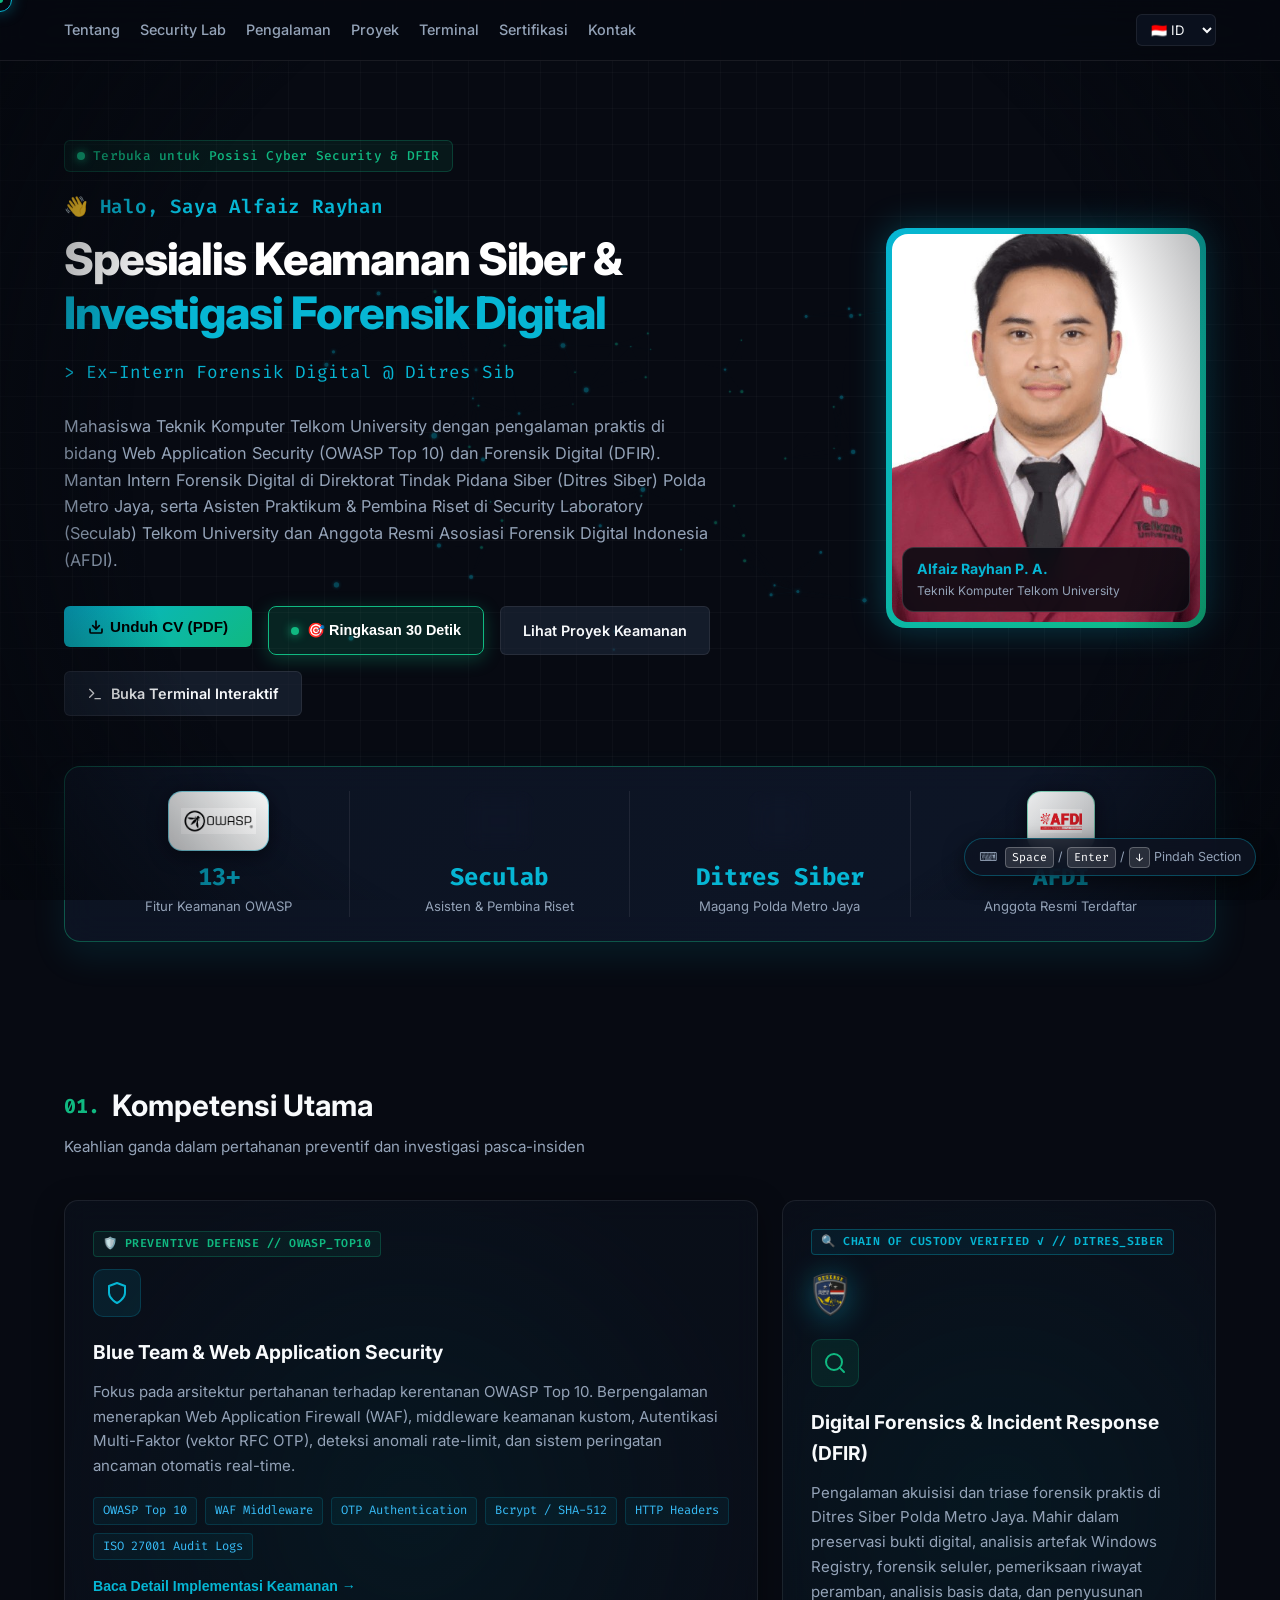
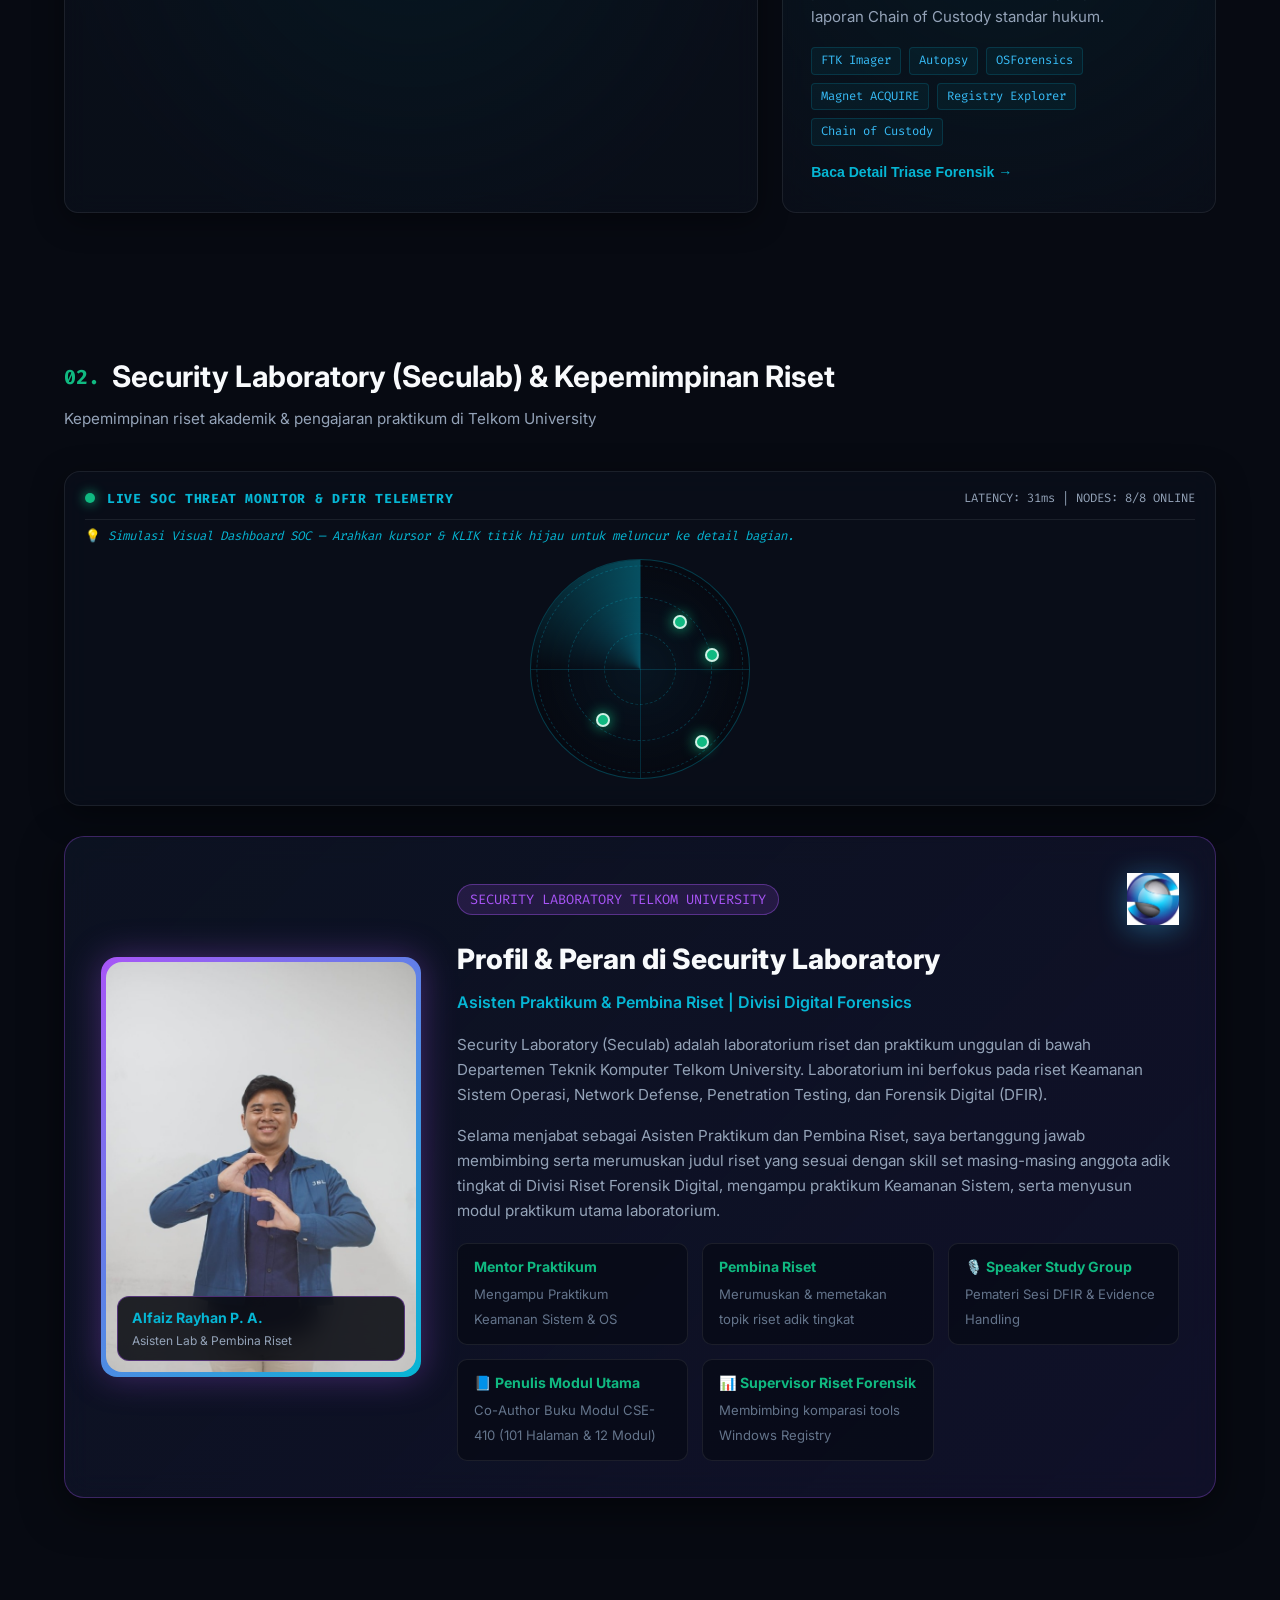
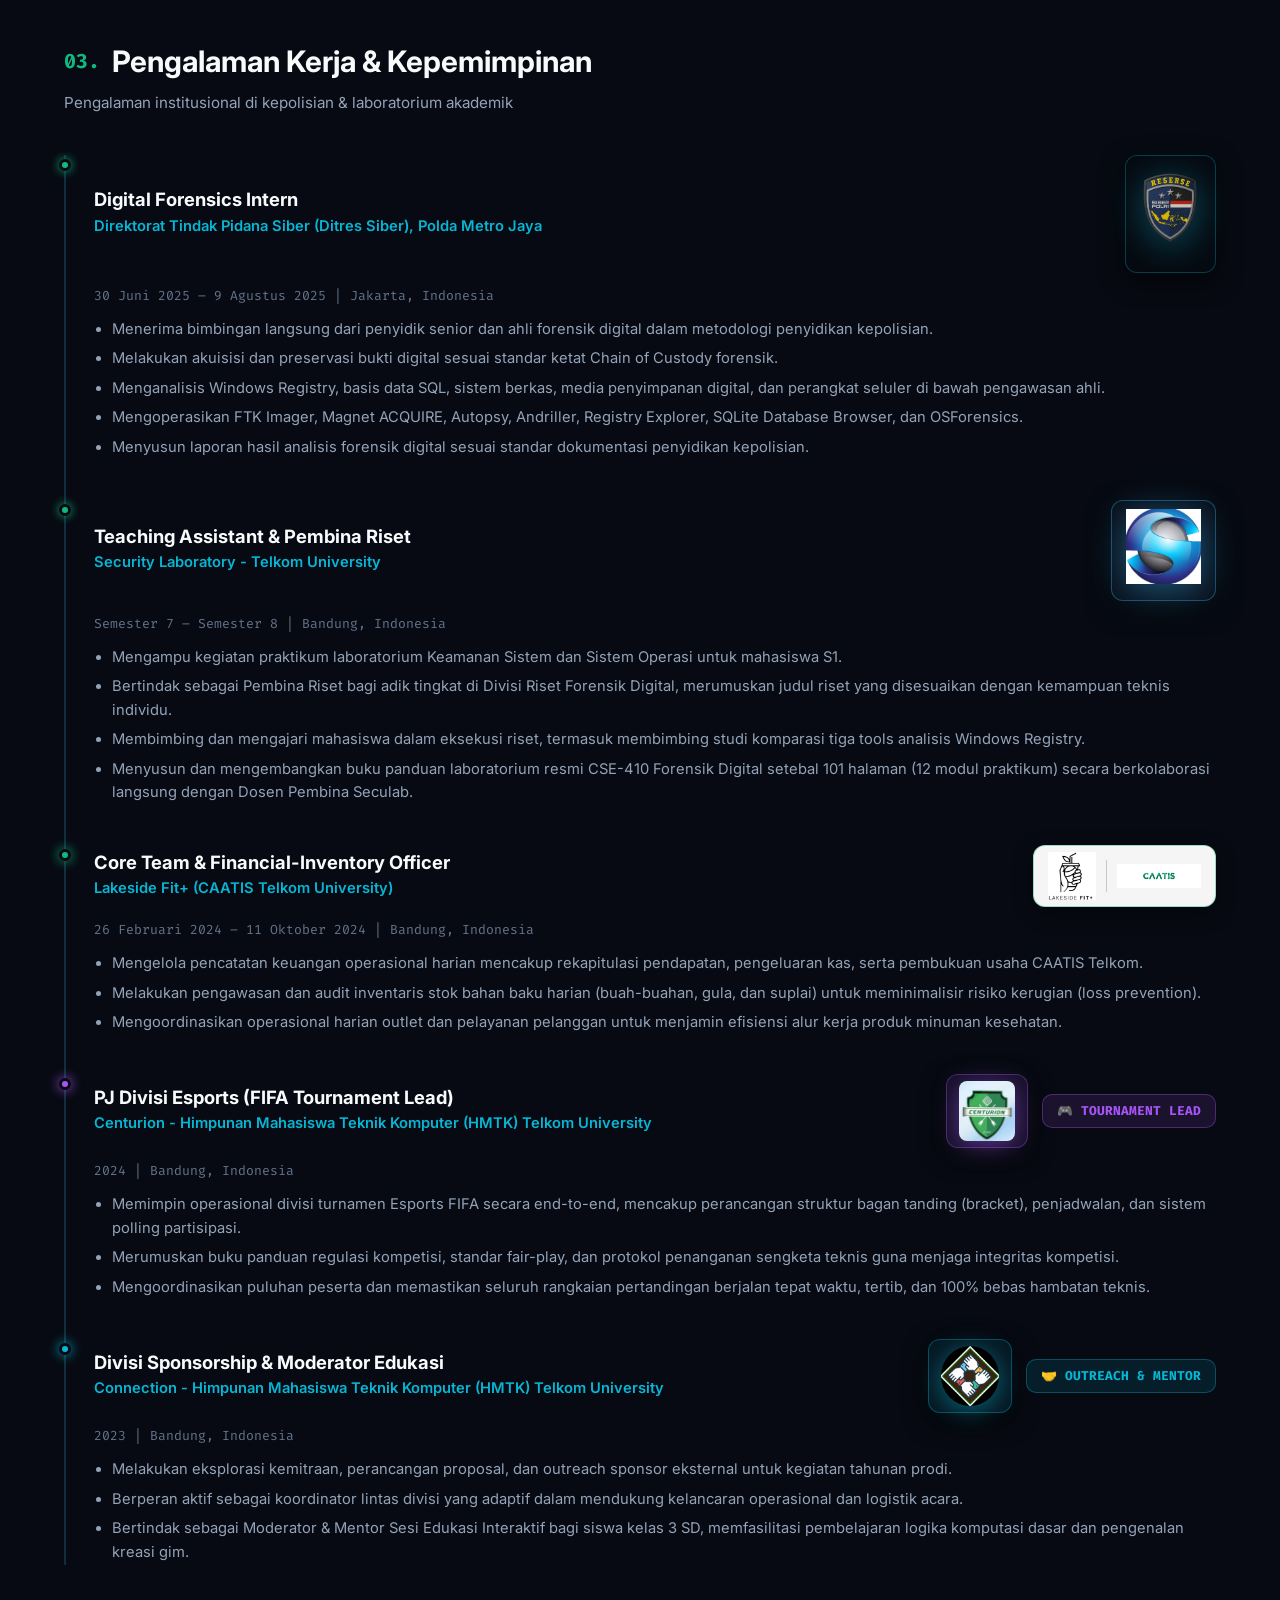
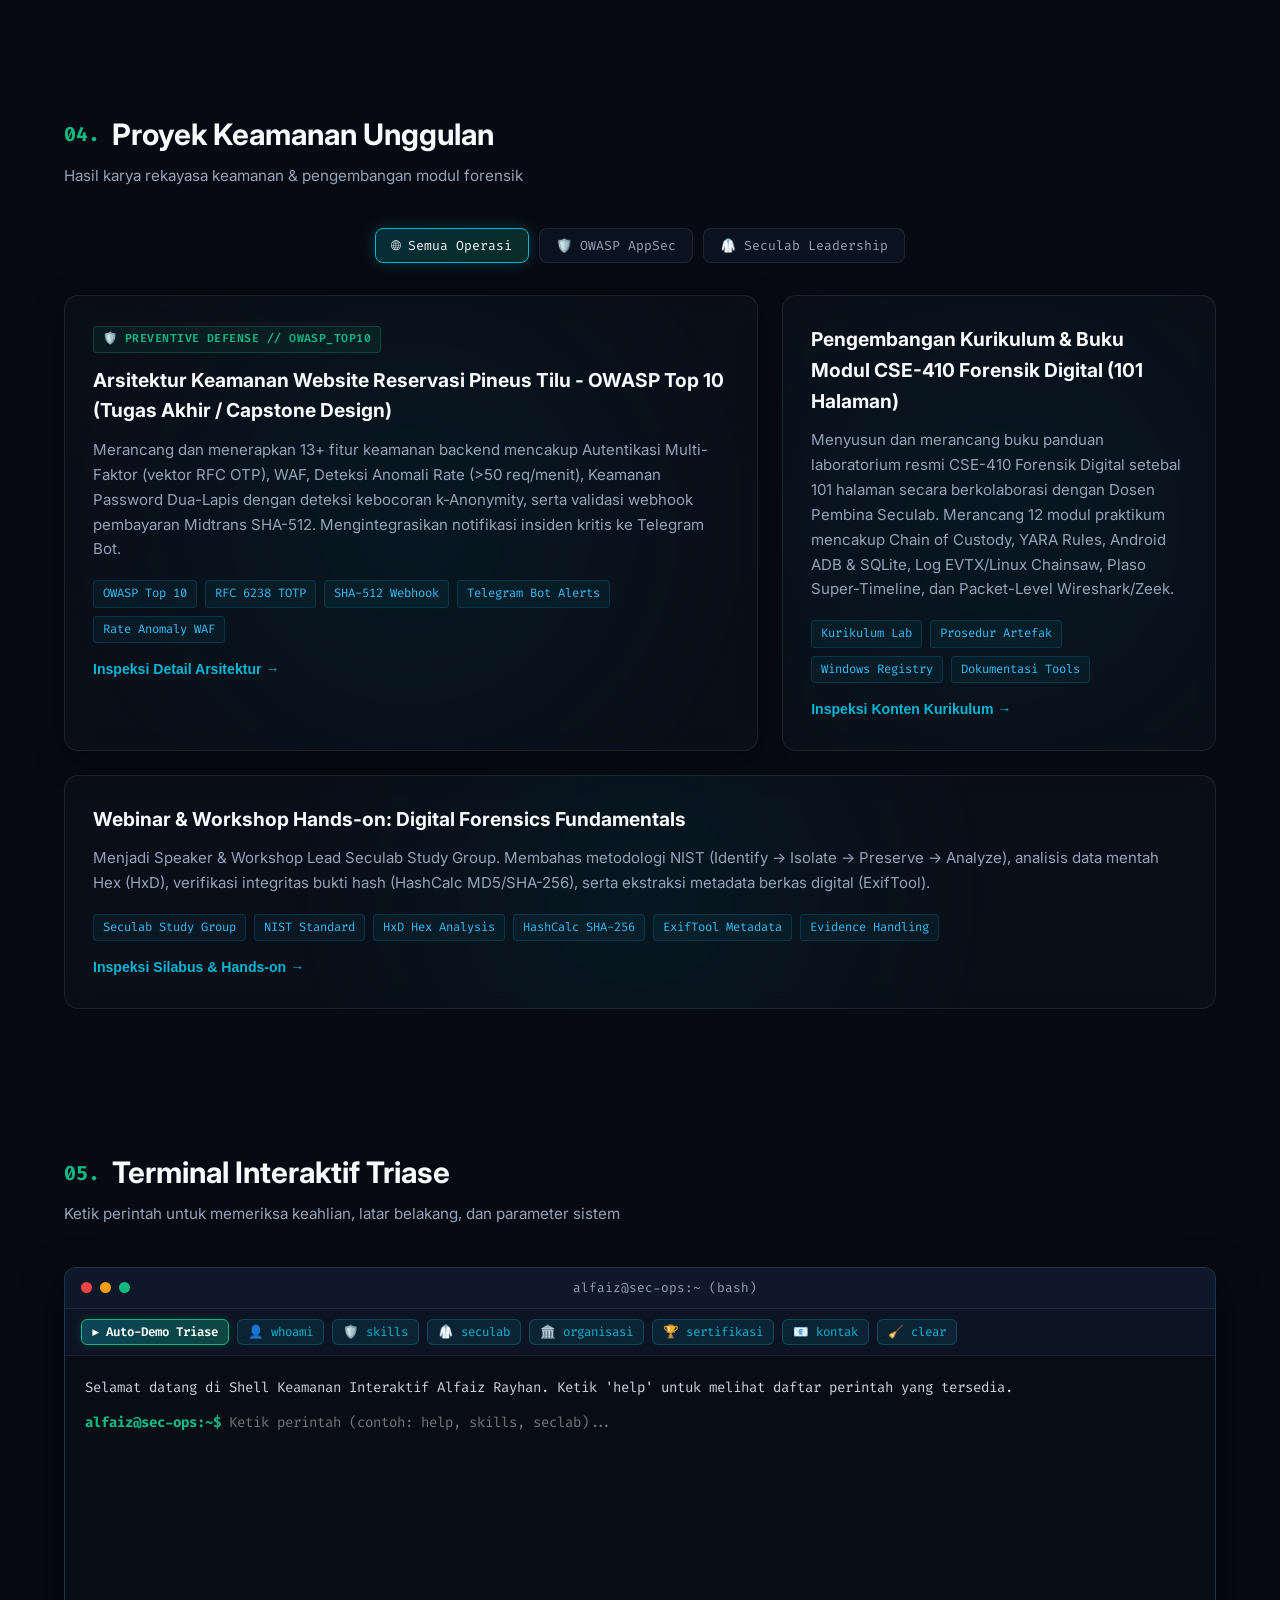
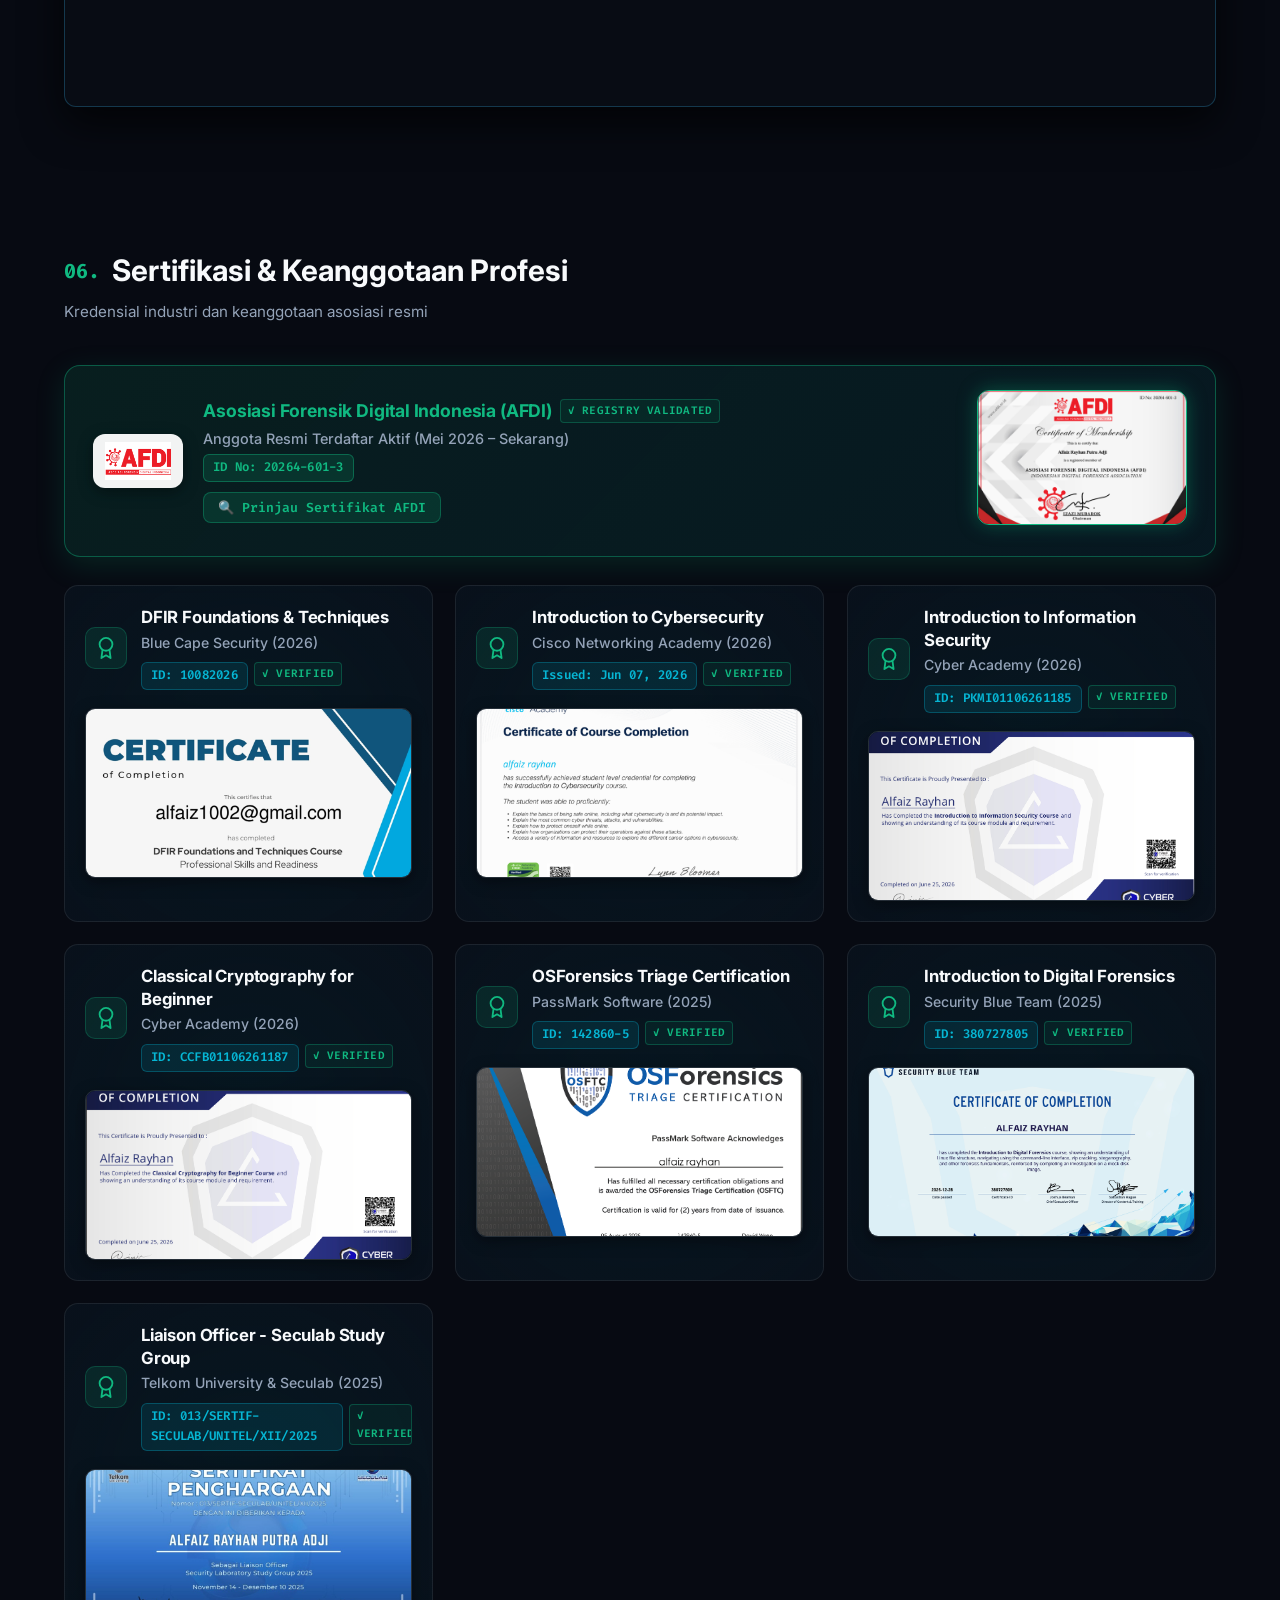
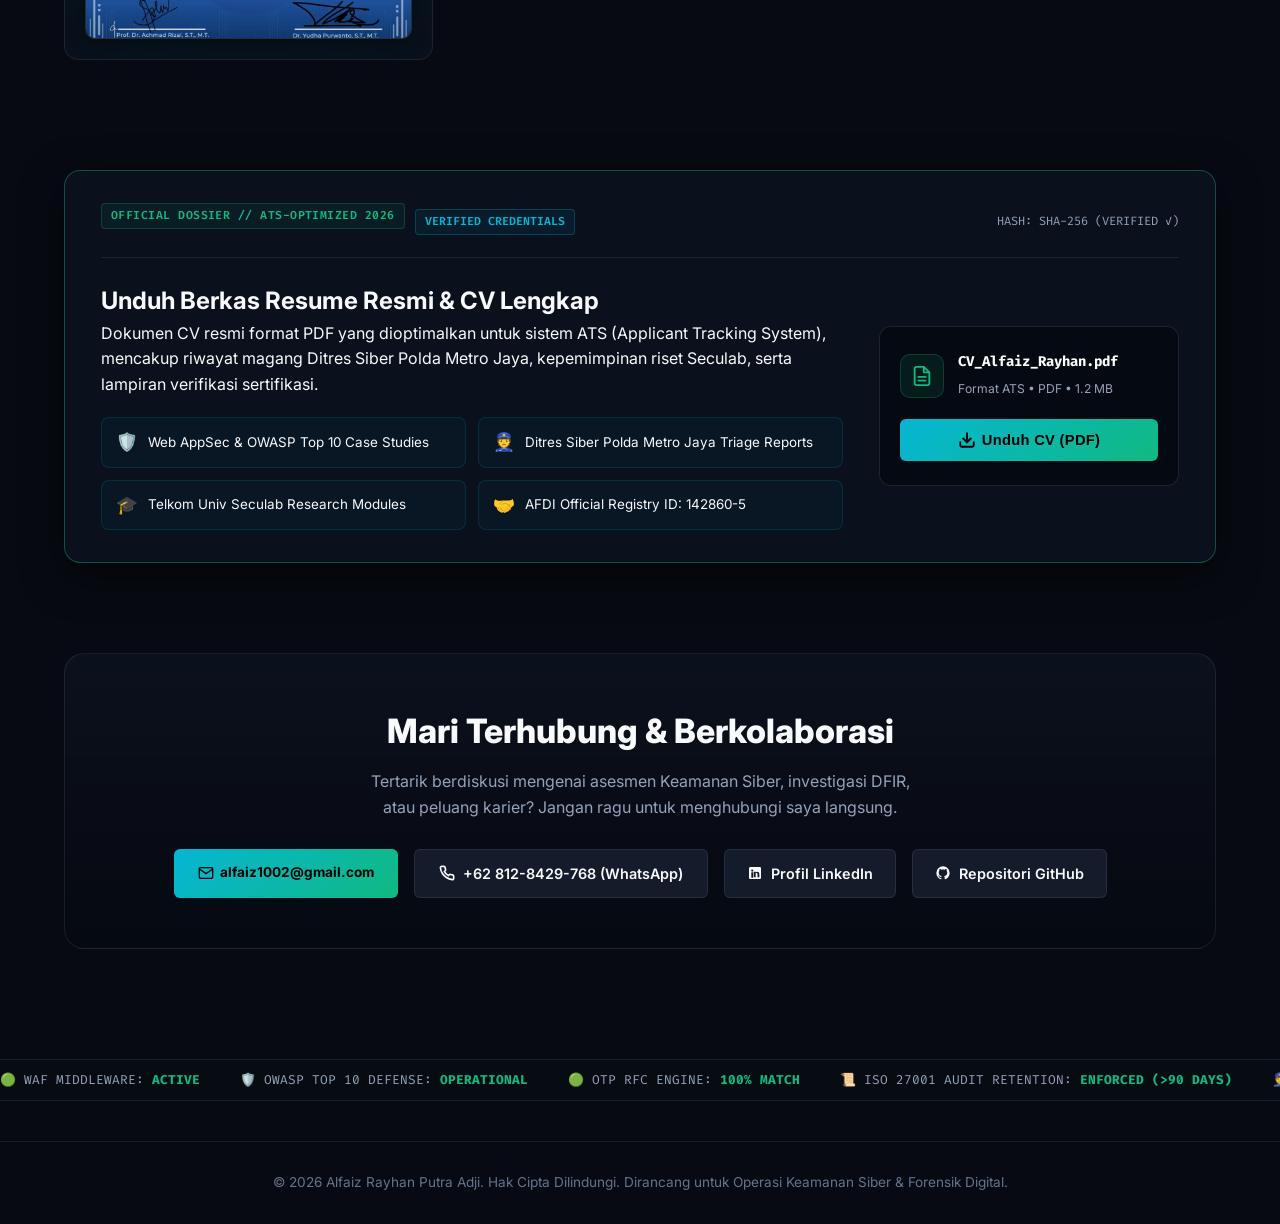
==== index.html @ 62a451d6 "Fix mobile responsive layout and optimize rendering performance for mobile devices" ====
<!DOCTYPE html>
<html lang="id">

<head>
  <meta charset="UTF-8">
  <meta name="viewport" content="width=device-width, initial-scale=1.0">
  <title>Alfaiz Rayhan | Spesialis Keamanan Siber & Forensik Digital</title>

  <!-- SEO & Open Graph Meta Tags -->
  <meta name="description"
    content="Portofolio Alfaiz Rayhan Putra Adji - Spesialis Keamanan Siber, Web Application Security (OWASP Top 10), dan Forensik Digital (DFIR). Mantan Intern Forensik Digital Ditres Siber Polda Metro Jaya.">
  <meta name="keywords"
    content="Alfaiz Rayhan, Cyber Security, Forensik Digital, DFIR, OWASP Top 10, Penetration Testing, Ditres Siber, Telkom University, Web AppSec">
  <meta name="author" content="Alfaiz Rayhan Putra Adji">

  <meta property="og:title" content="Alfaiz Rayhan | Spesialis Keamanan Siber &amp; Forensik Digital">
  <meta property="og:description"
    content="Memiliki kompetensi ganda di bidang Web Application Security (OWASP Top 10) dan Investigasi Forensik Digital (DFIR). Eks-Intern Ditres Siber Polda Metro Jaya.">
  <meta property="og:type" content="website">
  <meta property="og:url" content="https://alfaiz1002.github.io/ATS_CV/">
  <meta property="og:image" content="https://alfaiz1002.github.io/ATS_CV/images/profile_formal.jpg">

  <meta name="twitter:card" content="summary_large_image">
  <meta name="twitter:title" content="Alfaiz Rayhan | Spesialis Keamanan Siber &amp; DFIR">
  <meta name="twitter:description"
    content="Spesialisasi dalam Blue Team Remediation (OWASP Top 10) dan Investigasi Forensik Digital (DFIR).">
  <meta name="twitter:image" content="https://alfaiz1002.github.io/ATS_CV/images/profile_formal.jpg">

  <!-- Cyber Shield Favicon -->
  <link rel="icon" type="image/svg+xml" href="data:image/svg+xml,<svg xmlns='http://www.w3.org/2000/svg' viewBox='0 0 24 24' fill='%23059669'><path d='M12 22s8-4 8-10V5l-8-3-8 3v7c0 6 8 10 8 10z'/></svg>">

  <!-- Google Fonts & Modular Stylesheet -->
  <link rel="preconnect" href="https://fonts.googleapis.com">
  <link rel="preconnect" href="https://fonts.gstatic.com" crossorigin>
  <link
    href="https://fonts.googleapis.com/css2?family=Fira+Code:wght@400;500;700&family=Inter:wght@300;400;500;600;700;800&display=swap"
    rel="stylesheet">
  <link rel="stylesheet" href="css/style.css">
</head>

<body>

  <!-- SCROLL PROGRESS BAR -->
  <div class="scroll-progress-bar" id="scroll-bar"></div>

  <!-- CUSTOM CYBER PRECISION CURSOR -->
  <div id="custom-cursor"></div>
  <div id="cursor-dot"></div>

  <!-- PARTIKEL LATAR BELAKANG CYBER -->
  <canvas id="cyber-canvas"></canvas>

  <!-- AMBIENT DUAL-TONE CYBER GLOW & VIGNETTE OPTICS (LEVEL DEWA) -->
  <div class="ambient-glow-1"></div>
  <div class="ambient-glow-2"></div>
  <div class="vignette-overlay"></div>

  <!-- NAVBAR HEADER -->
  <nav>
    <div class="container nav-container">
      <ul class="nav-links">
        <li><a href="#about" data-i18n="navAbout">Tentang</a></li>
        <li><a href="#seclab" data-i18n="navSecLab">Security Lab</a></li>
        <li><a href="#experience" data-i18n="navExperience">Pengalaman</a></li>
        <li><a href="#projects" data-i18n="navProjects">Proyek</a></li>
        <li><a href="#terminal" data-i18n="navTerminal">Terminal</a></li>
        <li><a href="#certifications" data-i18n="navCerts">Sertifikasi</a></li>
        <li><a href="#contact" data-i18n="navContact">Kontak</a></li>
      </ul>

      <div class="nav-controls">
        <!-- 6-LANGUAGE SWITCHER DROPDOWN -->
        <select id="lang-select" onchange="setLanguage(this.value)" class="lang-select" aria-label="Select Language">
          <option value="id">🇮🇩 ID</option>
          <option value="en">🇬🇧 EN</option>
          <option value="ja">🇯🇵 JP</option>
          <option value="ko">🇰🇷 KR</option>
          <option value="es">🇪🇸 ES</option>
          <option value="fr">🇫🇷 FR</option>
        </select>

        <!-- HAMBURGER MENU BUTTON UNTUK HP -->
        <button class="mobile-menu-toggle" id="mobile-menu-toggle" onclick="window.toggleMobileMenu()" aria-label="Toggle Mobile Menu">
          <span class="hamburger-bar"></span>
          <span class="hamburger-bar"></span>
          <span class="hamburger-bar"></span>
        </button>
      </div>
    </div>
  </nav>

  <main>
    <!-- HERO SECTION DENGAN FOTO FORMAL -->
    <header class="hero" id="hero">
      <div class="container">
        <div class="hero-grid">
          <div>
            <div class="hero-badge">
              <span class="pulse-dot"></span> <span data-i18n="heroBadge">Terbuka untuk Posisi Cyber Security &amp;
                DFIR</span>
            </div>
            <div class="hero-greeting" data-i18n="heroGreeting">👋 Halo, Saya Alfaiz Rayhan</div>
            <h1 class="hero-title" data-i18n="heroTitle">
              Spesialis Keamanan Siber &amp; <span>Investigasi Forensik Digital</span>
            </h1>
            <div class="typing-container">
              &gt;&nbsp;<span id="typing-text"></span>
            </div>
            <p class="hero-desc" data-i18n="heroDesc">
              Mahasiswa Teknik Komputer Telkom University dengan pengalaman praktis di bidang Web Application Security
              (OWASP Top 10) dan Forensik Digital (DFIR). Mantan Intern Forensik Digital di Direktorat Tindak Pidana
              Siber (Ditres Siber) Polda Metro Jaya, serta Asisten Praktikum &amp; Pembina Riset di Security Laboratory
              (Seculab) Telkom University dan Anggota Resmi Asosiasi Forensik Digital Indonesia (AFDI).
            </p>
            <div class="hero-buttons">
              <div class="cv-dropdown-wrapper">
                <button onclick="window.toggleCvDropdown(event)" class="btn-cta"
                  style="padding: 12px 24px; font-size: 0.95rem; cursor: pointer;">
                  <svg aria-hidden="true" width="16" height="16" viewBox="0 0 24 24" fill="none" stroke="currentColor"
                    stroke-width="2.5" stroke-linecap="round" stroke-linejoin="round">
                    <path d="M21 15v4a2 2 0 0 1-2 2H5a2 2 0 0 1-2-2v-4" />
                    <polyline points="7 10 12 15 17 10" />
                    <line x1="12" y1="15" x2="12" y2="3" />
                  </svg>
                  <span data-i18n="btnDownloadCV">Unduh CV (PDF) ▾</span>
                </button>
                <div id="cv-dropdown-menu" class="cv-dropdown-menu">
                  <a href="CV_ATS_Alfaiz_Rayhan_Putra_Adji_CyberSecurity.pdf" target="_blank" class="cv-dropdown-item">
                    🇮🇩 Versi Bahasa Indonesia (PDF)
                  </a>
                  <a href="Resume_ATS_Alfaiz_Rayhan_Putra_Adji_CyberSecurity_DFIR.pdf" target="_blank" class="cv-dropdown-item">
                    🇬🇧 English Version (PDF)
                  </a>
                </div>
              </div>
              <button onclick="openModal('hrd-modal')" class="btn-hrd-quickview" style="background: rgba(16, 185, 129, 0.15); border: 1.5px solid var(--accent-emerald); color: #ffffff; padding: 12px 22px; font-size: 0.9rem; border-radius: 8px; font-weight: 600; cursor: pointer; display: inline-flex; align-items: center; gap: 8px; transition: all 0.25s ease; box-shadow: 0 4px 18px rgba(16, 185, 129, 0.3);">
                <span class="pulse-dot" style="background: var(--accent-emerald);"></span>
                <span data-i18n="btnSummary30Sec">🎯 Ringkasan 30 Detik</span>
              </button>
              <a href="#projects" class="btn-secondary" style="padding: 12px 22px; font-size: 0.9rem;">
                <span data-i18n="btnViewProjects">Lihat Proyek Keamanan</span>
              </a>
              <a href="#terminal" class="btn-secondary font-mono">
                <svg aria-hidden="true" width="16" height="16" viewBox="0 0 24 24" fill="none" stroke="currentColor"
                  stroke-width="2" stroke-linecap="round" stroke-linejoin="round">
                  <polyline points="4 17 10 11 4 5" />
                  <line x1="12" y1="19" x2="20" y2="19" />
                </svg>
                <span data-i18n="btnOpenTerminal">Buka Terminal Interaktif</span>
              </a>
            </div>
          </div>

          <!-- BINGKAI FOTO FORMAL HERO -->
          <div class="hero-photo-wrapper">
            <div class="formal-avatar-frame">
              <div class="target-corner top-left"></div>
              <div class="target-corner top-right"></div>
              <div class="target-corner bottom-left"></div>
              <div class="target-corner bottom-right"></div>
              <img id="hero-avatar-img" src="images/profile_formal.jpg" alt="Foto Profil Formal Alfaiz Rayhan"
                class="avatar-img" onerror="this.onerror=null; this.src='profile_formal.jpg';">
              <div class="avatar-overlay-badge">
                <div>
                  <strong>Alfaiz Rayhan P. A.</strong>
                  <span id="hero-avatar-role" style="font-size: 0.75rem; color: var(--text-muted);"
                    data-i18n="heroAvatarRoleFormal">Teknik Komputer Telkom University</span>
                </div>
              </div>
            </div>
          </div>
        </div>

        <!-- COMMAND-CENTER FLOATING STATS HUD (LEVEL DEWA 2026) -->
        <div class="stats-bar">
          <div class="stat-item">
            <div class="hud-badge-icon"
              style="background: rgba(255, 255, 255, 0.95); border-color: rgba(6, 182, 212, 0.5); padding: 6px 12px;">
              <img src="images/logo_owasp.png" alt="OWASP Logo" style="height: 26px; width: auto; object-fit: contain;">
            </div>
            <div class="stat-number" data-i18n="statOwaspNum">13+ Fitur</div>
            <div class="stat-label" data-i18n="statOwaspLabel">Web Security OWASP</div>
          </div>

          <div class="stat-item">
            <div class="hud-badge-icon"
              style="background: rgba(10, 15, 26, 0.85); border-color: rgba(56, 189, 248, 0.45); padding: 4px 10px;">
              <img src="images/logo_seculab.png" alt="Seculab Logo"
                style="height: 48px; width: auto; filter: drop-shadow(0 4px 14px rgba(56, 189, 248, 0.6));">
            </div>
            <div class="stat-number" data-i18n="statSecLabNum">Seculab</div>
            <div class="stat-label" data-i18n="statSecLabLabel">Asisten &amp; Pembina Riset</div>
          </div>

          <div class="stat-item">
            <div class="hud-badge-icon"
              style="background: rgba(10, 15, 26, 0.85); border-color: rgba(6, 182, 212, 0.45); padding: 4px 10px;">
              <img src="images/logo_siber_polri.png" alt="Siber POLRI Shield"
                style="height: 52px; width: auto; filter: drop-shadow(0 4px 14px rgba(6, 182, 212, 0.6));">
            </div>
            <div class="stat-number" data-i18n="statSiberNum">Ditres Siber</div>
            <div class="stat-label" data-i18n="statSiberLabel">Magang Polda Metro Jaya</div>
          </div>

          <div class="stat-item">
            <div class="hud-badge-icon"
              style="background: rgba(255, 255, 255, 0.95); border-color: rgba(16, 185, 129, 0.5); padding: 6px 12px;">
              <img src="images/logo_afdi.png" alt="AFDI Logo" style="height: 24px; width: auto; object-fit: contain;">
            </div>
            <div class="stat-number" data-i18n="statAfdiNum">AFDI</div>
            <div class="stat-label" data-i18n="statAfdiLabel">Anggota Resmi Terdaftar</div>
          </div>
        </div>
      </div>
    </header>

    <!-- SECTION 01: TENTANG & KOMPETENSI UTAMA (BENTO GRID) -->
    <section id="about">
      <div class="container">
        <div class="section-header">
          <div class="section-title">
            <span class="section-num" data-i18n="sec1Num">01.</span> <span data-i18n="sec1Title">Kompetensi Utama</span>
          </div>
          <p class="section-subtitle" data-i18n="sec1Sub">Keahlian ganda dalam pertahanan preventif dan investigasi
            pasca-insiden</p>
        </div>

        <div class="bento-grid">
          <div class="glass-card bento-featured" data-category="appsec">
            <div class="dossier-stamp">🛡️ PREVENTIVE DEFENSE // OWASP_TOP10</div>
            <div class="card-icon">
              <!-- Icon Perisai -->
              <svg aria-hidden="true" width="24" height="24" viewBox="0 0 24 24" fill="none" stroke="currentColor"
                stroke-width="2" stroke-linecap="round" stroke-linejoin="round">
                <path d="M12 22s8-4 8-10V5l-8-3-8 3v7c0 6 8 10 8 10z" />
              </svg>
            </div>
            <h3 class="card-title" data-i18n="card1Title">Blue Team &amp; Web Application Security</h3>
            <p class="card-text" data-i18n="card1Text">
              Fokus pada arsitektur pertahanan terhadap kerentanan OWASP Top 10. Berpengalaman menerapkan Web
              Application
              Firewall (WAF), middleware keamanan kustom, Autentikasi Multi-Faktor (vektor RFC OTP), deteksi anomali
              rate-limit, dan sistem peringatan ancaman otomatis real-time.
            </p>
            <div class="badge-list">
              <span class="tech-tag">OWASP Top 10</span>
              <span class="tech-tag">WAF Middleware</span>
              <span class="tech-tag">OTP Authentication</span>
              <span class="tech-tag">Bcrypt / SHA-512</span>
              <span class="tech-tag">HTTP Headers</span>
              <span class="tech-tag">ISO 27001 Audit Logs</span>
            </div>
            <button class="btn-modal-trigger" onclick="openModal('appsec-modal')">
              <span data-i18n="card1Btn">Baca Detail Implementasi Keamanan &rarr;</span>
            </button>
          </div>

          <div class="glass-card bento-side" data-category="dfir">
            <div
              style="display: flex; align-items: center; justify-content: space-between; gap: 12px; margin-bottom: 14px; flex-wrap: wrap;">
              <div class="dossier-stamp"
                style="color: var(--accent-cyan); border-color: rgba(6, 182, 212, 0.3); background: rgba(6, 182, 212, 0.08); margin-bottom: 0;">
                🔍 CHAIN OF CUSTODY VERIFIED ✓ // DITRES_SIBER</div>
              <img src="images/logo_siber_polri.png" alt="Logo Siber POLRI" class="siber-polri-bento-badge"
                style="height: 58px; filter: drop-shadow(0 4px 15px rgba(6, 182, 212, 0.4)); flex-shrink: 0;">
            </div>
            <div class="card-icon"
              style="background: rgba(16, 185, 129, 0.1); border-color: rgba(16, 185, 129, 0.2); color: var(--accent-emerald);">
              <!-- Icon Kaca Pembesar -->
              <svg aria-hidden="true" width="24" height="24" viewBox="0 0 24 24" fill="none" stroke="currentColor"
                stroke-width="2" stroke-linecap="round" stroke-linejoin="round">
                <circle cx="11" cy="11" r="8" />
                <line x1="21" y1="21" x2="16.65" y2="16.65" />
              </svg>
            </div>
            <h3 class="card-title" data-i18n="card2Title">Digital Forensics &amp; Incident Response (DFIR)</h3>
            <p class="card-text" data-i18n="card2Text">
              Pengalaman akuisisi dan triase forensik praktis di Ditres Siber Polda Metro Jaya. Mahir dalam preservasi
              bukti digital, analisis artefak Windows Registry, forensik seluler, pemeriksaan riwayat peramban, analisis
              basis data, dan penyusunan laporan Chain of Custody standar hukum.
            </p>
            <div class="badge-list">
              <span class="tech-tag">FTK Imager</span>
              <span class="tech-tag">Autopsy</span>
              <span class="tech-tag">OSForensics</span>
              <span class="tech-tag">Magnet ACQUIRE</span>
              <span class="tech-tag">Registry Explorer</span>
              <span class="tech-tag">Chain of Custody</span>
            </div>
            <button class="btn-modal-trigger" onclick="openModal('dfir-modal')">
              <span data-i18n="card2Btn">Baca Detail Triase Forensik &rarr;</span>
            </button>
          </div>
        </div>
      </div>
    </section>

    <!-- SECTION 02: SHOWCASE KHUSUS SECURITY LABORATORY (SECLAB) -->
    <section id="seclab">
      <div class="container">
        <div class="section-header">
          <div class="section-title">
            <span class="section-num" data-i18n="sec2Num">02.</span> <span data-i18n="sec2Title">Security Laboratory
              (Seculab) &amp; Kepemimpinan Riset</span>
          </div>
          <p class="section-subtitle" data-i18n="sec2Sub">Kepemimpinan riset akademik &amp; pengajaran praktikum di
            Telkom
            University</p>
        </div>

        <!-- LEVEL DEWA SOC RADAR THREAT WIDGET -->
        <div class="soc-radar-container">
          <div class="radar-header">
            <div class="radar-status-dot"></div>
            <span class="radar-title">LIVE SOC THREAT MONITOR &amp; DFIR TELEMETRY</span>
            <span class="radar-ping-counter">LATENCY: <span id="radar-ms">24ms</span> | NODES: 8/8 ONLINE</span>
          </div>
          <div class="radar-subtitle-note" data-i18n="radarNote">
            💡 <i>Simulasi Visual Dashboard SOC — Arahkan kursor &amp; KLIK titik hijau untuk meluncur langsung ke
              detail bagian.</i>
          </div>
          <div class="radar-body">
            <div class="radar-sweep"></div>
            <div class="radar-circle circle-1"></div>
            <div class="radar-circle circle-2"></div>
            <div class="radar-circle circle-3"></div>
            <div class="radar-axis axis-x"></div>
            <div class="radar-axis axis-y"></div>
            <!-- Radar Threat Nodes (Clickable Interactive Navigation) -->
            <div class="radar-node node-1" onclick="navigateToNode('experience', 'Ditres Siber Polda Metro Jaya')"
              title="Klik: Meluncur ke Ditres Siber Polda Metro Jaya"
              data-label="Ditres Siber Polda Metro Jaya (DFIR Triage)"></div>
            <div class="radar-node node-2" onclick="navigateToNode('seclab', 'Seculab Telkom University')"
              title="Klik: Meluncur ke Seculab Telkom University" data-label="Seculab Telkom Univ (Research Division)">
            </div>
            <div class="radar-node node-3" onclick="openModal('appsec-modal')"
              title="Klik: Buka Detail WAF &amp; OWASP Shield"
              data-label="WAF &amp; OWASP Defensive Shield (Pineus Tilu)"></div>
            <div class="radar-node node-4" onclick="navigateToNode('certifications', 'AFDI Official Registry')"
              title="Klik: Meluncur ke Sertifikasi AFDI" data-label="AFDI Official Forensic Registry"></div>
          </div>
        </div>

        <div class="seclab-card">
          <div class="seclab-grid">
            <!-- BINGKAI FOTO JAKET LAB SECURITY -->
            <div class="seclab-photo-frame">
              <div class="target-corner top-left"></div>
              <div class="target-corner top-right"></div>
              <div class="target-corner bottom-left"></div>
              <div class="target-corner bottom-right"></div>
              <img src="images/profile_lab.jpg" alt="Foto Alfaiz Rayhan Jaket Lab Security" class="avatar-img"
                onerror="this.onerror=null; this.src='profile_lab.jpg';">
              <div class="avatar-overlay-badge" style="border-color: rgba(168, 85, 247, 0.4);">
                <div>
                  <strong>Alfaiz Rayhan P. A.</strong>
                  <span style="font-size: 0.75rem; color: var(--text-muted);" data-i18n="seclabBadgeSub">Asisten Lab
                    &amp; Pembina Riset</span>
                </div>
              </div>
            </div>

            <!-- DESKRIPSI DAN PENJELASAN SECLAB -->
            <div>
              <div
                style="display: flex; align-items: center; justify-content: space-between; gap: 16px; margin-bottom: 12px; flex-wrap: wrap;">
                <span class="seclab-tag" style="margin-bottom: 0;" data-i18n="seclabTag">SECURITY LABORATORY TELKOM
                  UNIVERSITY</span>
                <img src="images/logo_seculab.png" alt="Logo Seculab Telkom University"
                  style="height: 52px; width: auto; filter: drop-shadow(0 4px 14px rgba(56, 189, 248, 0.4)); flex-shrink: 0;">
              </div>
              <h3 class="seclab-title" data-i18n="seclabTitle">Profil &amp; Peran di Security Laboratory</h3>
              <div class="seclab-subtitle" data-i18n="seclabSub">Asisten Praktikum &amp; Pembina Riset | Divisi Digital
                Forensics</div>
              <p class="seclab-desc" data-i18n="seclabDesc1">
                Security Laboratory (Seculab) adalah laboratorium riset dan praktikum unggulan di bawah Departemen
                Teknik
                Komputer Telkom University. Laboratorium ini berfokus pada riset Keamanan Sistem Operasi, Network
                Defense,
                Penetration Testing, dan Forensik Digital (DFIR).
              </p>
              <p class="seclab-desc" data-i18n="seclabDesc2">
                Selama menjabat sebagai Asisten Praktikum dan Pembina Riset, saya bertanggung jawab membimbing serta
                merumuskan judul riset yang sesuai dengan skill set masing-masing anggota adik tingkat di Divisi Riset
                Forensik Digital, mengampu praktikum Keamanan Sistem, serta menyusun modul praktikum utama laboratorium.
              </p>

              <div class="seclab-highlights">
                <div class="h-item">
                  <strong data-i18n="hMentor">👨‍🏫 Mentor Praktikum</strong>
                  <span data-i18n="hMentorSub">Mengampu Praktikum Keamanan Sistem &amp; OS</span>
                </div>
                <div class="h-item">
                  <strong data-i18n="hAdvisor">🎯 Pembina Riset</strong>
                  <span data-i18n="hAdvisorSub">Merumuskan &amp; memetakan topik riset adik tingkat</span>
                </div>
                <div class="h-item">
                  <strong data-i18n="hSpeaker">🎙️ Speaker Study Group</strong>
                  <span data-i18n="hSpeakerSub">Pemateri Sesi DFIR &amp; Evidence Handling</span>
                </div>
                <div class="h-item">
                  <strong data-i18n="hAuthor">📘 Penulis Modul Utama</strong>
                  <span data-i18n="hAuthorSub">Menyusun 4 Modul Praktikum &amp; Prosedur DFIR</span>
                </div>
                <div class="h-item">
                  <strong data-i18n="hSupervisor">📊 Supervisor Riset Forensik</strong>
                  <span data-i18n="hSupervisorSub">Membimbing komparasi tools Windows Registry</span>
                </div>
              </div>
            </div>
          </div>
        </div>
      </div>
    </section>

    <!-- SECTION 03: PENGALAMAN KERJA & ORGANISASI -->
    <section id="experience">
      <div class="container">
        <div class="section-header">
          <div class="section-title">
            <span class="section-num" data-i18n="sec3Num">03.</span> <span data-i18n="sec3Title">Pengalaman Kerja &amp;
              Kepemimpinan</span>
          </div>
          <p class="section-subtitle" data-i18n="sec3Sub">Pengalaman institusional di kepolisian &amp; laboratorium
            akademik</p>
        </div>

        <div class="timeline">
          <div class="timeline-item" data-category="dfir">
            <div class="timeline-dot"></div>
            <div class="timeline-header-flex"
              style="display: flex; align-items: center; justify-content: space-between; gap: 20px; margin-bottom: 12px; flex-wrap: wrap;">
              <div>
                <div class="timeline-role" data-i18n="exp1Role">Digital Forensics Intern</div>
                <div class="timeline-company" data-i18n="exp1Company">Direktorat Tindak Pidana Siber (Ditres Siber),
                  Polda Metro Jaya</div>
              </div>
              <div class="timeline-siber-shield-box"
                style="background: rgba(6, 9, 17, 0.7); border: 1px solid rgba(6, 182, 212, 0.3); padding: 8px 14px; border-radius: 12px; box-shadow: 0 8px 24px rgba(0,0,0,0.6); flex-shrink: 0;">
                <img src="images/logo_siber_polri.png" alt="Logo Reserse Siber POLRI"
                  style="height: 92px; filter: drop-shadow(0 6px 18px rgba(6, 182, 212, 0.4));">
              </div>
            </div>
            <div class="timeline-date" data-i18n="exp1Date">30 Juni 2025 – 9 Agustus 2025 | Jakarta, Indonesia</div>
            <ul class="timeline-bullets">
              <li data-i18n="exp1Bullet1">Menerima bimbingan langsung dari penyidik senior dan ahli forensik digital
                dalam
                metodologi penyidikan kepolisian.</li>
              <li data-i18n="exp1Bullet2">Melakukan akuisisi dan preservasi bukti digital sesuai standar ketat Chain of
                Custody forensik.</li>
              <li data-i18n="exp1Bullet3">Menganalisis Windows Registry, basis data SQL, sistem berkas, media
                penyimpanan
                digital, dan perangkat seluler di bawah pengawasan ahli.</li>
              <li data-i18n="exp1Bullet4">Mengoperasikan FTK Imager, Magnet ACQUIRE, Autopsy, Andriller, Registry
                Explorer, SQLite Database Browser, dan OSForensics.</li>
              <li data-i18n="exp1Bullet5">Menyusun laporan hasil analisis forensik digital sesuai standar dokumentasi
                penyidikan kepolisian.</li>
            </ul>
          </div>

          <div class="timeline-item" data-category="seculab">
            <div class="timeline-dot"></div>
            <div class="timeline-header-flex"
              style="display: flex; align-items: center; justify-content: space-between; gap: 20px; margin-bottom: 12px; flex-wrap: wrap;">
              <div>
                <div class="timeline-role" data-i18n="exp2Role">Teaching Assistant &amp; Pembina Riset</div>
                <div class="timeline-company" data-i18n="exp2Company">Security Laboratory - Telkom University</div>
              </div>
              <div class="timeline-seculab-logo-box"
                style="background: rgba(10, 15, 26, 0.85); border: 1px solid rgba(56, 189, 248, 0.35); padding: 8px 14px; border-radius: 12px; box-shadow: 0 8px 24px rgba(0,0,0,0.6); flex-shrink: 0;">
                <img src="images/logo_seculab.png" alt="Logo Seculab Telkom University"
                  style="height: 75px; width: auto; filter: drop-shadow(0 6px 18px rgba(56, 189, 248, 0.45));">
              </div>
            </div>
            <div class="timeline-date" data-i18n="exp2Date">Semester 7 – Semester 8 | Bandung, Indonesia</div>
            <ul class="timeline-bullets">
              <li data-i18n="exp2Bullet1">Mengampu kegiatan praktikum laboratorium Keamanan Sistem dan Sistem Operasi
                untuk mahasiswa S1.</li>
              <li data-i18n="exp2Bullet2">Bertindak sebagai Pembina Riset bagi adik tingkat di Divisi Riset Forensik
                Digital, merumuskan judul riset yang disesuaikan dengan kemampuan teknis individu.</li>
              <li data-i18n="exp2Bullet3">Membimbing dan mengajari mahasiswa dalam eksekusi riset, termasuk membimbing
                studi komparasi tiga tools analisis Windows Registry.</li>
              <li data-i18n="exp2Bullet4">Menyusun dan merancang modul praktikum Forensik Digital yang mencakup teori
                dasar, lingkungan target, serta panduan langkah demi langkah.</li>
            </ul>
          </div>

          <div class="timeline-item" data-category="business">
            <div class="timeline-dot"
              style="background: var(--accent-emerald); box-shadow: 0 0 12px var(--accent-emerald);"></div>
            <div class="timeline-header-flex"
              style="display: flex; align-items: center; justify-content: space-between; gap: 20px; margin-bottom: 12px; flex-wrap: wrap;">
              <div>
                <div class="timeline-role" data-i18n="expLakesideRole">Core Team &amp; Financial-Inventory Officer</div>
                <div class="timeline-company" data-i18n="expLakesideCompany">Lakeside Fit+ (CAATIS Telkom University)</div>
              </div>
              <div class="timeline-lakeside-logo-box"
                style="background: rgba(255, 255, 255, 0.96); border: 1px solid rgba(16, 185, 129, 0.4); padding: 6px 14px; border-radius: 12px; display: flex; align-items: center; gap: 10px; box-shadow: 0 6px 20px rgba(0, 0, 0, 0.35); flex-shrink: 0;">
                <img src="images/logo_lakeside.png" alt="Logo Lakeside Fit+" style="height: 48px; width: auto; object-fit: contain;">
                <div style="height: 32px; width: 1px; background: rgba(0, 0, 0, 0.18);"></div>
                <img src="images/logo_caatis.png" alt="Logo CAATIS Telkom University" style="height: 24px; width: auto; object-fit: contain;">
              </div>
            </div>
            <div class="timeline-date" data-i18n="expLakesideDate">26 Februari 2024 – 11 Oktober 2024 | Bandung, Indonesia</div>
            <ul class="timeline-bullets">
              <li data-i18n="expLakesideBullet1">Mengelola pencatatan keuangan operasional harian mencakup rekapitulasi pendapatan, pengeluaran kas, serta pembukuan usaha CAATIS Telkom.</li>
              <li data-i18n="expLakesideBullet2">Melakukan pengawasan dan audit inventaris stok bahan baku harian (buah-buahan, gula, dan suplai) untuk meminimalisir risiko kerugian (loss prevention).</li>
              <li data-i18n="expLakesideBullet3">Mengoordinasikan operasional harian outlet dan pelayanan pelanggan untuk menjamin efisiensi alur kerja produk minuman kesehatan.</li>
            </ul>
          </div>

          <div class="timeline-item" data-category="seculab">
            <div class="timeline-dot"
              style="background: var(--accent-purple); box-shadow: 0 0 12px var(--accent-purple);"></div>
            <div class="timeline-header-flex"
              style="display: flex; align-items: center; justify-content: space-between; gap: 20px; margin-bottom: 12px; flex-wrap: wrap;">
              <div>
                <div class="timeline-role" data-i18n="exp3Role">PJ Divisi Esports (FIFA Tournament Lead)</div>
                <div class="timeline-company" data-i18n="exp3Company">Centurion - Himpunan Mahasiswa Teknik Komputer
                  (HMTK) Telkom University</div>
              </div>
              <div style="display: flex; align-items: center; gap: 14px; flex-wrap: wrap;">
                <div class="timeline-logo-box"
                  style="background: rgba(168, 85, 247, 0.08); border: 1px solid rgba(168, 85, 247, 0.35); padding: 6px 12px; border-radius: 12px; box-shadow: 0 8px 24px rgba(0,0,0,0.5); flex-shrink: 0; display: flex; align-items: center; justify-content: center;">
                  <img src="images/logo_centurion.png" alt="Logo Centurion HMTK"
                    style="height: 60px; width: auto; border-radius: 8px; filter: drop-shadow(0 4px 12px rgba(168, 85, 247, 0.5));">
                </div>
                <div class="timeline-badge-box"
                  style="background: rgba(168, 85, 247, 0.12); border: 1px solid rgba(168, 85, 247, 0.35); padding: 6px 14px; border-radius: 10px; font-family: var(--font-mono); font-size: 0.8rem; color: var(--accent-purple); font-weight: bold; flex-shrink: 0;">
                  🎮 TOURNAMENT LEAD
                </div>
              </div>
            </div>
            <div class="timeline-date" data-i18n="exp3Date">2024 | Telkom University, Bandung</div>
            <ul class="timeline-bullets">
              <li data-i18n="exp3Bullet1">Memimpin operasional divisi turnamen Esports FIFA secara end-to-end, mencakup
                perancangan struktur bagan tanding (bracket), penjadwalan, dan sistem polling partisipasi.</li>
              <li data-i18n="exp3Bullet2">Merumuskan buku panduan regulasi kompetisi, standar fair-play, dan protokol
                penanganan sengketa teknis guna menjaga integritas kompetisi.</li>
              <li data-i18n="exp3Bullet3">Mengoordinasikan puluhan peserta dan memastikan seluruh rangkaian pertandingan
                berjalan tepat waktu, tertib, dan 100% bebas hambatan teknis.</li>
            </ul>
          </div>

          <div class="timeline-item" data-category="seculab">
            <div class="timeline-dot" style="background: var(--accent-cyan); box-shadow: 0 0 12px var(--accent-cyan);">
            </div>
            <div class="timeline-header-flex"
              style="display: flex; align-items: center; justify-content: space-between; gap: 20px; margin-bottom: 12px; flex-wrap: wrap;">
              <div>
                <div class="timeline-role" data-i18n="exp4Role">Divisi Sponsorship &amp; Moderator Edukasi</div>
                <div class="timeline-company" data-i18n="exp4Company">Connection - Himpunan Mahasiswa Teknik Komputer
                  (HMTK) Telkom University</div>
              </div>
              <div style="display: flex; align-items: center; gap: 14px; flex-wrap: wrap;">
                <div class="timeline-logo-box"
                  style="background: rgba(6, 182, 212, 0.08); border: 1px solid rgba(6, 182, 212, 0.35); padding: 6px 12px; border-radius: 12px; box-shadow: 0 8px 24px rgba(0,0,0,0.5); flex-shrink: 0; display: flex; align-items: center; justify-content: center;">
                  <img src="images/logo_connection.png" alt="Logo Connection HMTK"
                    style="height: 60px; width: auto; border-radius: 50%; filter: drop-shadow(0 4px 12px rgba(6, 182, 212, 0.5));">
                </div>
                <div class="timeline-badge-box"
                  style="background: rgba(6, 182, 212, 0.12); border: 1px solid rgba(6, 182, 212, 0.35); padding: 6px 14px; border-radius: 10px; font-family: var(--font-mono); font-size: 0.8rem; color: var(--accent-cyan); font-weight: bold; flex-shrink: 0;">
                  🤝 OUTREACH &amp; MENTOR
                </div>
              </div>
            </div>
            <div class="timeline-date" data-i18n="exp4Date">2023 | Telkom University, Bandung</div>
            <ul class="timeline-bullets">
              <li data-i18n="exp4Bullet1">Melakukan eksplorasi kemitraan, perancangan proposal, dan outreach sponsor
                eksternal untuk kegiatan tahunan prodi.</li>
              <li data-i18n="exp4Bullet2">Berperan aktif sebagai koordinator lintas divisi yang adaptif dalam mendukung
                kelancaran operasional dan logistik acara.</li>
              <li data-i18n="exp4Bullet3">Bertindak sebagai Moderator &amp; Mentor Sesi Edukasi Interaktif bagi siswa
                kelas 3 SD, memfasilitasi pembelajaran logika komputasi dasar dan pengenalan kreasi gim.</li>
            </ul>
          </div>
        </div>
      </div>
    </section>

    <!-- SECTION 04: PROYEK KEAMANAN UNGGULAN (BENTO GRID & FILTER) -->
    <section id="projects">
      <div class="container">
        <div class="section-header">
          <div class="section-title">
            <span class="section-num" data-i18n="sec4Num">04.</span> <span data-i18n="sec4Title">Proyek Keamanan
              Unggulan</span>
          </div>
          <p class="section-subtitle" data-i18n="sec4Sub">Hasil karya rekayasa keamanan &amp; pengembangan modul
            forensik
          </p>
        </div>

        <!-- TABBED OPERATIONS FILTER BAR -->
        <div class="operations-filter-bar">
          <button class="filter-tab-btn active" data-filter="all" onclick="filterOperations('all')">🌐 Semua Operasi</button>
          <button class="filter-tab-btn" data-filter="appsec" onclick="filterOperations('appsec')">🛡️ OWASP AppSec</button>
          <button class="filter-tab-btn" data-filter="seculab" onclick="filterOperations('seculab')">🥼 Seculab Leadership</button>
        </div>

        <div class="bento-grid">
          <div class="glass-card bento-featured" data-category="appsec">
            <div class="dossier-stamp">🛡️ PREVENTIVE DEFENSE // OWASP_TOP10</div>
            <h3 class="card-title" data-i18n="proj1Title">Arsitektur Keamanan Website Reservasi Pineus Tilu - OWASP Top
              10 (Tugas Akhir / Capstone Design)
            </h3>
            <p class="card-text" style="margin-bottom: 16px;" data-i18n="proj1Text">
              Merancang dan menerapkan 13+ fitur keamanan backend mencakup Autentikasi Multi-Faktor (vektor RFC OTP),
              WAF,
              Deteksi Anomali Rate (&gt;50 req/menit), Keamanan Password Dua-Lapis dengan deteksi kebocoran k-Anonymity,
              serta validasi webhook pembayaran Midtrans SHA-512. Mengintegrasikan notifikasi insiden kritis ke Telegram
              Bot.
            </p>
            <div class="badge-list">
              <span class="tech-tag">OWASP Top 10</span>
              <span class="tech-tag">RFC 6238 TOTP</span>
              <span class="tech-tag">SHA-512 Webhook</span>
              <span class="tech-tag">Telegram Bot Alerts</span>
              <span class="tech-tag">Rate Anomaly WAF</span>
            </div>
            <button class="btn-modal-trigger" onclick="openModal('pineus-modal')">
              <span data-i18n="proj1Btn">Inspeksi Detail Arsitektur &rarr;</span>
            </button>
          </div>

          <div class="glass-card bento-side" data-category="seculab">
            <h3 class="card-title" data-i18n="proj2Title">Pengembangan Modul Praktikum Laboratorium Forensik Digital
            </h3>
            <p class="card-text" style="margin-bottom: 16px;" data-i18n="proj2Text">
              Menyusun modul pembelajaran utama praktikum Forensik Digital mahasiswa S1 Telkom University. Merancang
              panduan analisis artefak langkah demi langkah untuk lingkungan Windows/Linux, ekstraksi artefak registry,
              triase memori, dan teknik investigasi basis data.
            </p>
            <div class="badge-list">
              <span class="tech-tag">Kurikulum Lab</span>
              <span class="tech-tag">Prosedur Artefak</span>
              <span class="tech-tag">Windows Registry</span>
              <span class="tech-tag">Dokumentasi Tools</span>
            </div>
            <button class="btn-modal-trigger" onclick="openModal('module-modal')">
              <span data-i18n="proj2Btn">Inspeksi Konten Kurikulum &rarr;</span>
            </button>
          </div>

          <div class="glass-card bento-side" data-category="seculab" style="grid-column: 1 / -1;">
            <h3 class="card-title" data-i18n="proj3Title">Webinar &amp; Workshop Hands-on: Digital Forensics
              Fundamentals</h3>
            <p class="card-text" style="margin-bottom: 16px;" data-i18n="proj3Text">
              Menjadi Speaker &amp; Workshop Lead Seculab Study Group Week 2. Membahas metodologi NIST (Identify &rarr;
              Isolate &rarr; Preserve &rarr; Analyze), analisis data mentah Hex (HxD), verifikasi integritas bukti hash
              (HashCalc MD5/SHA-256), serta ekstraksi metadata berkas digital (ExifTool).
            </p>
            <div class="badge-list">
              <span class="tech-tag">Seculab Study Group</span>
              <span class="tech-tag">NIST Standard</span>
              <span class="tech-tag">HxD Hex Analysis</span>
              <span class="tech-tag">HashCalc SHA-256</span>
              <span class="tech-tag">ExifTool Metadata</span>
              <span class="tech-tag">Evidence Handling</span>
            </div>
            <button class="btn-modal-trigger" onclick="openModal('studygroup-modal')">
              <span data-i18n="proj3Btn">Inspeksi Silabus &amp; Hands-on &rarr;</span>
            </button>
          </div>
        </div>
      </div>
    </section>

    <!-- SECTION 05: TERMINAL INTERAKTIF TRIASE -->
    <section id="terminal">
      <div class="container">
        <div class="section-header">
          <div class="section-title">
            <span class="section-num" data-i18n="sec5Num">05.</span> <span data-i18n="sec5Title">Terminal Interaktif
              Triase</span>
          </div>
          <p class="section-subtitle" data-i18n="sec5Sub">Ketik perintah untuk memeriksa keahlian, latar belakang, dan
            parameter sistem</p>
        </div>

        <div class="terminal-container">
          <div class="terminal-header">
            <div class="terminal-dots">
              <span class="t-dot t-red"></span>
              <span class="t-dot t-yellow"></span>
              <span class="t-dot t-green"></span>
            </div>
            <div class="terminal-title">alfaiz@sec-ops:~ (bash)</div>
            <div></div>
          </div>

          <!-- TOMBOL PINTASAN OTOMATIS KASUS HRD / REKRUTER -->
          <div class="terminal-actions">
            <button class="t-btn demo-btn" onclick="startAutoDemo()">▶️ Auto-Demo Triase</button>
            <button class="t-btn" onclick="execQuickCmd('whoami')">👤 whoami</button>
            <button class="t-btn" onclick="execQuickCmd('skills')">🛡️ skills</button>
            <button class="t-btn" onclick="execQuickCmd('seculab')">🥼 seculab</button>
            <button class="t-btn" onclick="execQuickCmd('organisasi')">🏛️ organisasi</button>
            <button class="t-btn" onclick="execQuickCmd('sertifikasi')">🏆 sertifikasi</button>
            <button class="t-btn" onclick="execQuickCmd('kontak')">📧 kontak</button>
            <button class="t-btn" onclick="execQuickCmd('clear')">🧹 clear</button>
          </div>

          <div class="terminal-body" id="terminal-body">
            <div class="terminal-output" id="terminal-output" data-i18n="tWelcome">Selamat datang di Shell Keamanan
              Interaktif Alfaiz Rayhan. Ketik 'help' untuk melihat daftar perintah yang tersedia.</div>

            <div class="terminal-prompt-line">
              <span class="t-prompt">alfaiz@sec-ops:~$</span>
              <input type="text" id="terminal-input" class="terminal-input"
                placeholder="Ketik perintah (contoh: help, skills, seclab)..." autocomplete="off" spellcheck="false">
            </div>
          </div>
        </div>
      </div>
    </section>

    <!-- SECTION 06: SERTIFIKASI & KEANGGOTAAN -->
    <section id="certifications">
      <div class="container">
        <div class="section-header">
          <div class="section-title">
            <span class="section-num" data-i18n="sec6Num">06.</span> <span data-i18n="sec6Title">Sertifikasi &amp;
              Keanggotaan Profesi</span>
          </div>
          <p class="section-subtitle" data-i18n="sec6Sub">Kredensial industri dan keanggotaan asosiasi resmi</p>
        </div>

        <!-- AFDI FEATURED HONOR WALL BANNER (LEVEL DEWA) -->
        <div class="afdi-honor-banner"
          onclick="openCertModal('images/cert_afdi.png', 'AFDI Certificate of Membership', event)">
          <div class="afdi-honor-logo-box"
            style="background: rgba(255, 255, 255, 0.95); padding: 8px 12px; border-radius: 12px; display: flex; align-items: center; justify-content: center; flex-shrink: 0; box-shadow: 0 4px 15px rgba(0,0,0,0.4);">
            <img src="images/logo_afdi.png" alt="Logo AFDI Asosiasi Forensik Digital Indonesia"
              style="height: 38px; width: auto; object-fit: contain;">
          </div>
          <div>
            <div style="display: flex; align-items: center; gap: 8px; flex-wrap: wrap;">
              <div class="cert-name" style="color: var(--accent-emerald); font-size: 1.1rem;" data-i18n="afdiTitle">
                Asosiasi Forensik Digital Indonesia (AFDI)</div>
              <div class="cert-verify-tag">✓ REGISTRY VALIDATED</div>
            </div>
            <div class="cert-issuer" style="font-size: 0.9rem; margin-top: 4px;" data-i18n="afdiSub">Anggota Resmi
              Terdaftar Aktif (Mei 2026 – Sekarang)</div>
            <div class="cert-id-badge"
              style="background: rgba(16, 185, 129, 0.15); border-color: rgba(16, 185, 129, 0.4); color: var(--accent-emerald);">
              ID No: 20264-601-3</div>
            <br>
            <button class="btn-preview-cert"
              onclick="openCertModal('images/cert_afdi.png', 'AFDI Certificate of Membership', event)">
              🔍 Prinjau Sertifikat AFDI
            </button>
          </div>
          <div class="afdi-honor-right">
            <img src="images/cert_afdi.png" alt="Sertifikat AFDI Alfaiz Rayhan" class="afdi-cert-preview"
              onclick="openCertModal('images/cert_afdi.png', 'AFDI Certificate of Membership', event)">
          </div>
        </div>

        <div class="cert-grid">
          <div class="cert-card"
            onclick="openCertModal('images/cert_bluecape.png', 'Blue Cape Security - DFIR Foundations and Techniques', event)">
            <div class="cert-card-header">
              <div class="cert-icon">
                <svg aria-hidden="true" width="22" height="22" viewBox="0 0 24 24" fill="none" stroke="currentColor"
                  stroke-width="2" stroke-linecap="round" stroke-linejoin="round">
                  <circle cx="12" cy="8" r="7" />
                  <polyline points="8.21 13.89 7 23 12 20 17 23 15.79 13.88" />
                </svg>
              </div>
              <div>
                <div class="cert-name">DFIR Foundations &amp; Techniques</div>
                <div class="cert-issuer">Blue Cape Security (2026)</div>
                <div style="display: flex; gap: 6px; align-items: center; margin-top: 4px;">
                  <div class="cert-id-badge">ID: 10082026</div>
                  <div class="cert-verify-tag">✓ VERIFIED</div>
                </div>
              </div>
            </div>
            <img src="images/cert_bluecape.png" alt="Sertifikat Blue Cape Security DFIR" class="cert-img-preview">
          </div>

          <div class="cert-card"
            onclick="openCertModal('images/cert_cisco.png', 'Cisco Networking Academy - Introduction to Cybersecurity', event)">
            <div class="cert-card-header">
              <div class="cert-icon">
                <svg aria-hidden="true" width="22" height="22" viewBox="0 0 24 24" fill="none" stroke="currentColor"
                  stroke-width="2" stroke-linecap="round" stroke-linejoin="round">
                  <circle cx="12" cy="8" r="7" />
                  <polyline points="8.21 13.89 7 23 12 20 17 23 15.79 13.88" />
                </svg>
              </div>
              <div>
                <div class="cert-name">Introduction to Cybersecurity</div>
                <div class="cert-issuer">Cisco Networking Academy (2026)</div>
                <div style="display: flex; gap: 6px; align-items: center; margin-top: 4px;">
                  <div class="cert-id-badge">Issued: Jun 07, 2026</div>
                  <div class="cert-verify-tag">✓ VERIFIED</div>
                </div>
              </div>
            </div>
            <img src="images/cert_cisco.png" alt="Sertifikat Cisco Cybersecurity" class="cert-img-preview">
          </div>

          <div class="cert-card"
            onclick="openCertModal('images/cert_infosec.png', 'Cyber Academy - Introduction to Information Security', event)">
            <div class="cert-card-header">
              <div class="cert-icon">
                <svg aria-hidden="true" width="22" height="22" viewBox="0 0 24 24" fill="none" stroke="currentColor"
                  stroke-width="2" stroke-linecap="round" stroke-linejoin="round">
                  <circle cx="12" cy="8" r="7" />
                  <polyline points="8.21 13.89 7 23 12 20 17 23 15.79 13.88" />
                </svg>
              </div>
              <div>
                <div class="cert-name">Introduction to Information Security</div>
                <div class="cert-issuer">Cyber Academy (2026)</div>
                <div style="display: flex; gap: 6px; align-items: center; margin-top: 4px;">
                  <div class="cert-id-badge">ID: PKMI01106261185</div>
                  <div class="cert-verify-tag">✓ VERIFIED</div>
                </div>
              </div>
            </div>
            <img src="images/cert_infosec.png" alt="Sertifikat Cyber Academy InfoSec" class="cert-img-preview">
          </div>

          <div class="cert-card"
            onclick="openCertModal('images/cert_crypto.png', 'Cyber Academy - Classical Cryptography for Beginner', event)">
            <div class="cert-card-header">
              <div class="cert-icon">
                <svg aria-hidden="true" width="22" height="22" viewBox="0 0 24 24" fill="none" stroke="currentColor"
                  stroke-width="2" stroke-linecap="round" stroke-linejoin="round">
                  <circle cx="12" cy="8" r="7" />
                  <polyline points="8.21 13.89 7 23 12 20 17 23 15.79 13.88" />
                </svg>
              </div>
              <div>
                <div class="cert-name">Classical Cryptography for Beginner</div>
                <div class="cert-issuer">Cyber Academy (2026)</div>
                <div style="display: flex; gap: 6px; align-items: center; margin-top: 4px;">
                  <div class="cert-id-badge">ID: CCFB01106261187</div>
                  <div class="cert-verify-tag">✓ VERIFIED</div>
                </div>
              </div>
            </div>
            <img src="images/cert_crypto.png" alt="Sertifikat Cyber Academy Cryptography" class="cert-img-preview">
          </div>

          <div class="cert-card"
            onclick="openCertModal('images/cert_osftc.png', 'PassMark Software - OSForensics Triage Certification (OSFTC)', event)">
            <div class="cert-card-header">
              <div class="cert-icon">
                <svg aria-hidden="true" width="22" height="22" viewBox="0 0 24 24" fill="none" stroke="currentColor"
                  stroke-width="2" stroke-linecap="round" stroke-linejoin="round">
                  <circle cx="12" cy="8" r="7" />
                  <polyline points="8.21 13.89 7 23 12 20 17 23 15.79 13.88" />
                </svg>
              </div>
              <div>
                <div class="cert-name">OSForensics Triage Certification</div>
                <div class="cert-issuer">PassMark Software (2025)</div>
                <div style="display: flex; gap: 6px; align-items: center; margin-top: 4px;">
                  <div class="cert-id-badge">ID: 142860-5</div>
                  <div class="cert-verify-tag">✓ VERIFIED</div>
                </div>
              </div>
            </div>
            <img src="images/cert_osftc.png" alt="Sertifikat PassMark OSForensics Triage" class="cert-img-preview">
          </div>

          <div class="cert-card"
            onclick="openCertModal('images/cert_sbt.png', 'Security Blue Team - Introduction to Digital Forensics', event)">
            <div class="cert-card-header">
              <div class="cert-icon">
                <svg aria-hidden="true" width="22" height="22" viewBox="0 0 24 24" fill="none" stroke="currentColor"
                  stroke-width="2" stroke-linecap="round" stroke-linejoin="round">
                  <circle cx="12" cy="8" r="7" />
                  <polyline points="8.21 13.89 7 23 12 20 17 23 15.79 13.88" />
                </svg>
              </div>
              <div>
                <div class="cert-name">Introduction to Digital Forensics</div>
                <div class="cert-issuer">Security Blue Team (2025)</div>
                <div style="display: flex; gap: 6px; align-items: center; margin-top: 4px;">
                  <div class="cert-id-badge">ID: 380727805</div>
                  <div class="cert-verify-tag">✓ VERIFIED</div>
                </div>
              </div>
            </div>
            <img src="images/cert_sbt.png" alt="Sertifikat Security Blue Team Digital Forensics"
              class="cert-img-preview">
          </div>

          <div class="cert-card"
            onclick="openCertModal('images/cert_seculab_lo.jpg', 'Telkom University & Seculab - Sertifikat Penghargaan Liaison Officer Security Laboratory Study Group 2025', event)">
            <div class="cert-card-header">
              <div class="cert-icon">
                <svg aria-hidden="true" width="22" height="22" viewBox="0 0 24 24" fill="none" stroke="currentColor"
                  stroke-width="2" stroke-linecap="round" stroke-linejoin="round">
                  <circle cx="12" cy="8" r="7" />
                  <polyline points="8.21 13.89 7 23 12 20 17 23 15.79 13.88" />
                </svg>
              </div>
              <div>
                <div class="cert-name">Liaison Officer - Seculab Study Group</div>
                <div class="cert-issuer">Telkom University &amp; Seculab (2025)</div>
                <div style="display: flex; gap: 6px; align-items: center; margin-top: 4px;">
                  <div class="cert-id-badge">ID: 013/SERTIF-SECULAB/UNITEL/XII/2025</div>
                  <div class="cert-verify-tag">✓ VERIFIED</div>
                </div>
              </div>
            </div>
            <img src="images/cert_seculab_lo.jpg" alt="Sertifikat Penghargaan Liaison Officer Seculab 2025"
              class="cert-img-preview">
          </div>
        </div>
      </div>
    </section>

    <!-- DEDICATED HIGH-CONVERSION OFFICIAL CV DOSSIER BANNER (BESPOKE LEVEL DEWA) -->
    <section id="cv-dossier-banner" style="padding: 40px 0 20px;">
      <div class="container">
        <div class="cv-dossier-card bespoke-dossier-card">
          <div class="dossier-header-bar">
            <div class="dossier-tags">
              <span class="dossier-stamp">OFFICIAL DOSSIER // ATS-OPTIMIZED 2026</span>
              <span class="dossier-security-tag">VERIFIED CREDENTIALS</span>
            </div>
            <div class="dossier-hash-tag">HASH: SHA-256 (VERIFIED ✓)</div>
          </div>

          <div class="dossier-grid-inner">
            <div class="dossier-content">
              <h2 class="dossier-title" data-i18n="dossierTitle">Unduh Berkas Resume Resmi &amp; CV Lengkap (PDF)</h2>
              <p class="dossier-desc" data-i18n="dossierDesc">
                Dokumen CV resmi format PDF yang dioptimalkan untuk sistem ATS (Applicant Tracking System), mencakup
                riwayat magang Ditres Siber Polda Metro Jaya, kepemimpinan riset Seculab, serta lampiran verifikasi
                sertifikasi.
              </p>
              <div class="dossier-proof-grid">
                <div class="proof-card">
                  <span class="proof-icon">🛡️</span>
                  <span>Web AppSec &amp; OWASP Top 10 Case Studies</span>
                </div>
                <div class="proof-card">
                  <span class="proof-icon">👮</span>
                  <span>Ditres Siber Polda Metro Jaya Triage Reports</span>
                </div>
                <div class="proof-card">
                  <span class="proof-icon">🎓</span>
                  <span>Telkom Univ Seculab Research Modules</span>
                </div>
                <div class="proof-card">
                  <span class="proof-icon">🤝</span>
                  <span>AFDI Official Registry ID: 142860-5</span>
                </div>
              </div>
            </div>

            <div class="dossier-action-box">
              <div class="file-meta-box">
                <div class="file-icon-wrap">
                  <svg width="22" height="22" viewBox="0 0 24 24" fill="none" stroke="var(--accent-emerald)"
                    stroke-width="2" stroke-linecap="round" stroke-linejoin="round">
                    <path d="M14 2H6a2 2 0 0 0-2 2v16a2 2 0 0 0 2 2h12a2 2 0 0 0 2-2V8z"></path>
                    <polyline points="14 2 14 8 20 8"></polyline>
                    <line x1="16" y1="13" x2="8" y2="13"></line>
                    <line x1="16" y1="17" x2="8" y2="17"></line>
                  </svg>
                </div>
                <div class="file-info">
                  <strong>CV_Alfaiz_Rayhan.pdf</strong>
                  <span>Format ATS • PDF • 1.2 MB</span>
                </div>
              </div>
              <button onclick="downloadCV()" class="btn-cta btn-dossier-clean">
                <svg aria-hidden="true" width="18" height="18" viewBox="0 0 24 24" fill="none" stroke="currentColor"
                  stroke-width="2.5" stroke-linecap="round" stroke-linejoin="round">
                  <path d="M21 15v4a2 2 0 0 1-2 2H5a2 2 0 0 1-2-2v-4" />
                  <polyline points="7 10 12 15 17 10" />
                  <line x1="12" y1="15" x2="12" y2="3" />
                </svg>
                <span data-i18n="btnDownloadCV">Unduh CV (PDF)</span>
              </button>
            </div>
          </div>
        </div>
      </div>
    </section>

    <!-- SECTION 07: KONTAK & FOOTER -->
    <section id="contact">
      <div class="container">
        <div class="contact-wrapper">
          <h2 class="contact-title" data-i18n="sec7Title">Mari Terhubung &amp; Berkolaborasi</h2>
          <p class="contact-desc" data-i18n="sec7Sub">
            Tertarik berdiskusi mengenai asesmen Keamanan Siber, investigasi DFIR, atau peluang karier? Jangan ragu
            untuk
            menghubungi saya langsung.
          </p>

          <div class="social-links">
            <a href="mailto:alfaiz1002@gmail.com" class="btn-cta" style="padding: 12px 24px;"
              onclick="copyContactText('alfaiz1002@gmail.com', 'Email', event)">
              <!-- Icon Email -->
              <svg aria-hidden="true" width="16" height="16" viewBox="0 0 24 24" fill="none" stroke="currentColor"
                stroke-width="2" stroke-linecap="round" stroke-linejoin="round">
                <path d="M4 4h16c1.1 0 2 .9 2 2v12c0 1.1-.9 2-2 2H4c-1.1 0-2-.9-2-2V6c0-1.1.9-2 2-2z" />
                <polyline points="22,6 12,13 2,6" />
              </svg>
              alfaiz1002@gmail.com
            </a>

            <a href="https://wa.me/628128429768" target="_blank" rel="noopener" class="btn-secondary" style="padding: 12px 24px;"
              onclick="copyContactText('08128429768', 'Nomor WhatsApp/HP', event)">
              <!-- Icon Phone / WhatsApp -->
              <svg aria-hidden="true" width="16" height="16" viewBox="0 0 24 24" fill="none" stroke="currentColor"
                stroke-width="2.5" stroke-linecap="round" stroke-linejoin="round">
                <path d="M22 16.92v3a2 2 0 0 1-2.18 2 19.79 19.79 0 0 1-8.63-3.07 19.5 19.5 0 0 1-6-6 19.79 19.79 0 0 1-3.07-8.67A2 2 0 0 1 4.11 2h3a2 2 0 0 1 2 1.72 12.84 12.84 0 0 0 .7 2.81 2 2 0 0 1-.45 2.11L8.09 9.91a16 16 0 0 0 6 6l1.27-1.27a2 2 0 0 1 2.11-.45 12.84 12.84 0 0 0 2.81.7A2 2 0 0 1 22 16.92z" />
              </svg>
              +62 812-8429-768 (WhatsApp)
            </a>

            <a href="https://www.linkedin.com/in/alfaiz-rayhan/" target="_blank" rel="noopener" class="btn-secondary">
              <!-- Icon LinkedIn -->
              <svg aria-hidden="true" width="16" height="16" viewBox="0 0 24 24" fill="currentColor">
                <path
                  d="M19 3a2 2 0 0 1 2 2v14a2 2 0 0 1-2 2H5a2 2 0 0 1-2-2V5a2 2 0 0 1 2-2h14m-.5 15.5v-5.3a3.26 3.26 0 0 0-3.26-3.26c-.85 0-1.84.52-2.28 1.3v-1.11h-2.79v8.37h2.79v-4.93c0-.77.62-1.4 1.39-1.4a1.4 1.4 0 0 1 1.4 1.4v4.93h2.75M6.46 10.9v8.37H9.25V10.9H6.46M7.86 6.7a1.63 1.63 0 1 0 1.63 1.63A1.63 1.63 0 0 0 7.86 6.7z" />
              </svg>
              Profil LinkedIn
            </a>

            <a href="https://github.com/alfaiz1002" target="_blank" rel="noopener" class="btn-secondary">
              <!-- Icon GitHub -->
              <svg aria-hidden="true" width="16" height="16" viewBox="0 0 24 24" fill="currentColor">
                <path
                  d="M12 2A10 10 0 0 0 2 12c0 4.42 2.87 8.17 6.84 9.5.5.08.66-.23.66-.5v-1.69c-2.77.6-3.36-1.34-3.36-1.34-.46-1.16-1.11-1.47-1.11-1.47-.91-.62.07-.6.07-.6 1 .07 1.53 1.03 1.53 1.03.87 1.52 2.34 1.07 2.91.83.1-.65.35-1.09.63-1.34-2.22-.25-4.55-1.11-4.55-4.92 0-1.11.38-2 1.03-2.71-.1-.25-.45-1.29.1-2.64 0 0 .84-.27 2.75 1.02.79-.22 1.65-.33 2.5-.33.85 0 1.71.11 2.5.33 1.91-1.29 2.75-1.02 2.75-1.02.55 1.35.2 2.39.1 2.64.65.71 1.03 1.6 1.03 2.71 0 3.82-2.34 4.66-4.57 4.91.36.31.69.92.69 1.85V21c0 .27.16.59.67.5C19.14 20.16 22 16.42 22 12A10 10 0 0 0 12 2z" />
              </svg>
              Repositori GitHub
            </a>
          </div>
        </div>
      </div>
    </section>

    <!-- OVERLAY MODAL DETAIL -->
    <div id="modal-container" class="modal-overlay" onclick="closeModalOnOverlay(event)">
      <div class="modal-content">
        <button class="modal-close" onclick="closeModal()">&times;</button>
        <div id="modal-body-content"></div>
      </div>
    </div>
  </main>

  <!-- LIVE SECURITY HUD TICKER BAR (LEVEL DEWA) -->
  <div class="hud-ticker-wrapper">
    <div class="hud-ticker-track">
      <div class="hud-item"><span>🟢 WAF MIDDLEWARE:</span> <span class="highlight">ACTIVE</span></div>
      <div class="hud-item"><span>🛡️ OWASP TOP 10 DEFENSE:</span> <span class="highlight">OPERATIONAL</span></div>
      <div class="hud-item"><span>🟢 OTP RFC ENGINE:</span> <span class="highlight">100% MATCH</span></div>
      <div class="hud-item"><span>📜 ISO 27001 AUDIT RETENTION:</span> <span class="highlight">ENFORCED (>90
          DAYS)</span></div>
      <div class="hud-item"><span>👮 DITRES SIBER POLDA METRO JAYA INTERN:</span> <span
          class="highlight">VERIFIED</span></div>
      <div class="hud-item"><span>🎓 TELKOM UNIVERSITY SECLAB RESEARCH LEAD:</span> <span
          class="highlight">ACTIVE</span></div>
      <div class="hud-item"><span>🤝 AFDI REGISTERED MEMBER:</span> <span class="highlight">OFFICIAL</span></div>

      <!-- DUPLICATE TRACK FOR SEAMLESS INFINITE LOOP -->
      <div class="hud-item"><span>🟢 WAF MIDDLEWARE:</span> <span class="highlight">ACTIVE</span></div>
      <div class="hud-item"><span>🛡️ OWASP TOP 10 DEFENSE:</span> <span class="highlight">OPERATIONAL</span></div>
      <div class="hud-item"><span>🟢 OTP RFC ENGINE:</span> <span class="highlight">100% MATCH</span></div>
      <div class="hud-item"><span>📜 ISO 27001 AUDIT RETENTION:</span> <span class="highlight">ENFORCED (>90
          DAYS)</span></div>
      <div class="hud-item"><span>👮 DITRES SIBER POLDA METRO JAYA INTERN:</span> <span
          class="highlight">VERIFIED</span></div>
      <div class="hud-item"><span>🎓 TELKOM UNIVERSITY SECLAB RESEARCH LEAD:</span> <span
          class="highlight">ACTIVE</span></div>
      <div class="hud-item"><span>🤝 AFDI REGISTERED MEMBER:</span> <span class="highlight">OFFICIAL</span></div>
    </div>
  </div>

  <!-- FOOTER -->
  <footer>
    <div class="container" data-i18n="footerText">
      &copy; 2026 Alfaiz Rayhan Putra Adji. Hak Cipta Dilindungi. Dirancang untuk Operasi Keamanan Siber &amp; Forensik
      Digital.
    </div>
  </footer>

  <!-- SLEEK CYBER SCANNER TRANSITION OVERLAY -->
  <div id="cyber-warp-overlay" class="cyber-warp-overlay" aria-hidden="true">
    <div class="cyber-warp-scanline"></div>
  </div>

  <!-- FLOATING KEYBOARD SHORTCUT HINT WIDGET (DESKTOP) -->
  <div id="keyboard-nav-hint" class="keyboard-nav-hint">
    <span class="key-icon">⌨️</span>
    <span class="key-text"><kbd>Space</kbd> / <kbd>Enter</kbd> / <kbd>↓</kbd> Pindah Section</span>
  </div>

  <!-- FLOATING MOBILE QUICK NAV BAR (HP) -->
  <div id="mobile-quick-nav" class="mobile-quick-nav">
    <button onclick="window.navigateSection(-1)" class="mobile-nav-btn" aria-label="Section Sebelumnya">◄ Prev</button>
    <span id="mobile-section-indicator" class="mobile-section-indicator">01 / 07</span>
    <button onclick="window.navigateSection(1)" class="mobile-nav-btn" aria-label="Section Selanjutnya">Next ►</button>
  </div>

  <!-- SCRIPT MODULAR INTERAKTIF -->
  <script src="js/i18n.js"></script>
  <script src="js/main.js"></script>
  <script src="js/terminal.js"></script>
</body>

</html>
---- css/style.css ----
/* ==========================================================================
   ALFAIZ RAYHAN - PORTFOLIO STYLING SYSTEM (DARK CYBER GLASSMORPHISM)
   ========================================================================== */

/* CSS Variables & Design Tokens */
:root {
  --bg-dark: #070a12;
  --bg-card: rgba(13, 19, 33, 0.75);
  --bg-card-hover: rgba(18, 26, 46, 0.9);
  --border-color: rgba(255, 255, 255, 0.08);
  --border-color-glow: rgba(16, 185, 129, 0.4);
  --accent-cyan: #06b6d4;
  --accent-emerald: #10b981;
  --accent-blue: #3b82f6;
  --accent-purple: #a855f7;
  --text-main: #f8fafc;
  --text-muted: #94a3b8;
  --text-dim: #64748b;
  --font-body: 'Inter', system-ui, -apple-system, sans-serif;
  --font-mono: 'Fira Code', monospace;
}

.nav-controls {
  display: flex;
  align-items: center;
  gap: 10px;
}

.lang-select {
  background: rgba(13, 20, 36, 0.7);
  border: 1px solid var(--border-color);
  color: var(--text-main);
  font-family: var(--font-body);
  font-size: 0.82rem;
  padding: 6px 10px;
  border-radius: 6px;
  outline: none;
  cursor: pointer;
}



* {
  box-sizing: border-box;
  margin: 0;
  padding: 0;
}

html {
  scroll-behavior: smooth;
  background-color: var(--bg-dark);
  color: var(--text-main);
  font-family: var(--font-body);
  font-size: 16px;
}

body {
  line-height: 1.6;
  overflow-x: hidden;
  background-color: var(--bg-dark);
  background-image: 
    linear-gradient(rgba(255, 255, 255, 0.025) 1px, transparent 1px),
    linear-gradient(90deg, rgba(255, 255, 255, 0.025) 1px, transparent 1px);
  background-size: 36px 36px;
  background-attachment: fixed;
  color: var(--text-main);
  position: relative;
  font-family: var(--font-body);
}

/* Ambient Dual-Tone Cyber Glow & Vignette Optics (Level Dewa) */
.ambient-glow-1 {
  position: fixed;
  top: -160px;
  left: -160px;
  width: 650px;
  height: 650px;
  background: radial-gradient(circle, rgba(6, 182, 212, 0.12) 0%, transparent 70%);
  pointer-events: none;
  z-index: -1;
  filter: blur(80px);
  animation: ambientFloat1 18s ease-in-out infinite alternate;
}

.ambient-glow-2 {
  position: fixed;
  top: 45%;
  right: -200px;
  width: 750px;
  height: 750px;
  background: radial-gradient(circle, rgba(16, 185, 129, 0.1) 0%, transparent 70%);
  pointer-events: none;
  z-index: -1;
  filter: blur(100px);
  animation: ambientFloat2 22s ease-in-out infinite alternate;
}

.vignette-overlay {
  position: fixed;
  top: 0;
  left: 0;
  width: 100vw;
  height: 100vh;
  background: radial-gradient(circle at center, transparent 65%, rgba(4, 7, 13, 0.85) 100%);
  pointer-events: none;
  z-index: 998;
}

@keyframes ambientFloat1 {
  0% { transform: translate(0, 0) scale(1); }
  50% { transform: translate(60px, 40px) scale(1.1); }
  100% { transform: translate(0, 0) scale(1); }
}

@keyframes ambientFloat2 {
  0% { transform: translate(0, 0) scale(1); }
  50% { transform: translate(-50px, -30px) scale(1.08); }
  100% { transform: translate(0, 0) scale(1); }
}



/* Partikel Latar Belakang Cyber */
#cyber-canvas {
  position: fixed;
  top: 0;
  left: 0;
  width: 100%;
  height: 100%;
  pointer-events: none;
  z-index: 0;
  opacity: 0.35;
}

/* Kontainer Standar Responsif Laptop & HP */
.container {
  width: 100%;
  max-width: 1200px;
  margin: 0 auto;
  padding: 0 24px;
  position: relative;
  z-index: 1;
}

/* Header Navigasi */
nav {
  position: fixed;
  top: 0;
  left: 0;
  width: 100%;
  z-index: 1000;
  background: rgba(6, 9, 17, 0.88);
  backdrop-filter: blur(16px);
  -webkit-backdrop-filter: blur(16px);
  border-bottom: 1px solid var(--border-color);
  padding: 14px 0;
}

.nav-container {
  display: flex;
  justify-content: space-between;
  align-items: center;
}

.nav-links {
  display: flex;
  gap: 20px;
  align-items: center;
  list-style: none;
}

.nav-links a {
  color: var(--text-muted);
  text-decoration: none;
  font-size: 0.9rem;
  font-weight: 500;
  transition: all 0.2s ease;
}

.nav-links a:hover {
  color: var(--accent-cyan);
}

.btn-cta {
  background: linear-gradient(135deg, var(--accent-cyan), var(--accent-emerald));
  color: #000000;
  font-weight: 700;
  font-size: 0.85rem;
  padding: 9px 18px;
  border-radius: 6px;
  text-decoration: none;
  display: inline-flex;
  align-items: center;
  gap: 6px;
  transition: transform 0.2s ease, box-shadow 0.2s ease;
  border: none;
  cursor: pointer;
}

.btn-cta:hover {
  transform: translateY(-2px);
  box-shadow: 0 4px 20px rgba(16, 185, 129, 0.4);
}

/* Section Utama / Hero */
.hero {
  padding: 140px 0 70px;
  position: relative;
}

.hero-grid {
  display: grid;
  grid-template-columns: 1fr 340px;
  gap: 48px;
  align-items: center;
}

.hero-badge {
  display: inline-flex;
  align-items: center;
  gap: 8px;
  background: rgba(16, 185, 129, 0.08);
  border: 1px solid rgba(16, 185, 129, 0.25);
  color: var(--accent-emerald);
  font-family: var(--font-mono);
  font-size: 0.8rem;
  font-weight: 500;
  padding: 5px 12px;
  border-radius: 6px;
  margin-bottom: 20px;
  letter-spacing: 0.02em;
}

.pulse-dot {
  width: 8px;
  height: 8px;
  background-color: var(--accent-emerald);
  border-radius: 50%;
  box-shadow: 0 0 10px var(--accent-emerald);
  animation: pulse 2s infinite;
}

@keyframes pulse {
  0% { opacity: 1; transform: scale(1); }
  50% { opacity: 0.4; transform: scale(1.3); }
  100% { opacity: 1; transform: scale(1); }
}

.hero-greeting {
  font-family: var(--font-mono);
  font-size: 1.2rem;
  font-weight: 600;
  color: var(--accent-cyan);
  margin-bottom: 10px;
  display: flex;
  align-items: center;
  gap: 8px;
  letter-spacing: -0.2px;
}

.hero-title {
  font-size: 2.8rem;
  font-weight: 800;
  line-height: 1.2;
  margin-bottom: 16px;
  letter-spacing: -0.025em;
  color: #ffffff;
}

.hero-title span {
  color: var(--accent-cyan);
  background: none;
  -webkit-text-fill-color: initial;
}

.typing-container {
  font-family: var(--font-mono);
  font-size: 1.1rem;
  color: var(--accent-cyan);
  margin-bottom: 24px;
  min-height: 32px;
  display: flex;
  align-items: center;
}

.hero-desc {
  font-size: 1.02rem;
  color: var(--text-muted);
  max-width: 650px;
  margin-bottom: 32px;
  line-height: 1.65;
}

.hero-buttons {
  display: flex;
  gap: 16px;
  flex-wrap: wrap;
}

.btn-secondary {
  background: rgba(30, 41, 59, 0.6);
  border: 1px solid var(--border-color);
  color: var(--text-main);
  font-size: 0.9rem;
  font-weight: 600;
  padding: 10px 22px;
  border-radius: 6px;
  text-decoration: none;
  display: inline-flex;
  align-items: center;
  gap: 8px;
  transition: all 0.2s ease;
  cursor: pointer;
}

.btn-secondary:hover {
  background: rgba(30, 41, 59, 0.9);
  border-color: var(--accent-cyan);
  transform: translateY(-2px);
}

/* Bingkai Foto Hero */
.hero-photo-wrapper {
  display: flex;
  flex-direction: column;
  align-items: center;
  gap: 12px;
}

.formal-avatar-frame {
  width: 320px;
  height: 400px;
  border-radius: 20px;
  position: relative;
  padding: 6px;
  background: linear-gradient(135deg, var(--accent-cyan), var(--accent-emerald));
  box-shadow: 0 0 35px rgba(6, 182, 212, 0.3);
  transition: all 0.3s ease;
}

.formal-avatar-frame:hover {
  transform: scale(1.02);
  box-shadow: 0 0 50px rgba(16, 185, 129, 0.45);
}

.avatar-img {
  width: 100%;
  height: 100%;
  object-fit: cover;
  border-radius: 16px;
  background-color: #0f172a;
  display: block;
  transition: opacity 0.3s ease;
}

.avatar-overlay-badge {
  position: absolute;
  bottom: 16px;
  left: 16px;
  right: 16px;
  background: rgba(7, 10, 17, 0.88);
  border: 1px solid rgba(255, 255, 255, 0.15);
  backdrop-filter: blur(12px);
  padding: 10px 14px;
  border-radius: 12px;
  color: var(--text-main);
  font-size: 0.82rem;
  display: flex;
  align-items: center;
  justify-content: space-between;
}

.avatar-overlay-badge strong {
  display: block;
  color: var(--accent-cyan);
  font-size: 0.88rem;
}

/* Command-Center Floating Stats HUD */
.stats-bar {
  margin-top: 50px;
  display: grid;
  grid-template-columns: repeat(auto-fit, minmax(200px, 1fr));
  gap: 20px;
  background: linear-gradient(135deg, rgba(13, 20, 36, 0.9), rgba(15, 23, 42, 0.9));
  border: 1px solid var(--border-color-glow);
  border-radius: 16px;
  padding: 24px;
  backdrop-filter: blur(16px);
  box-shadow: 0 15px 35px rgba(6, 182, 212, 0.1);
}

.stat-item {
  text-align: center;
  border-right: 1px solid rgba(255, 255, 255, 0.08);
  padding: 0 12px;
  display: flex;
  flex-direction: column;
  align-items: center;
  justify-content: center;
}

.stat-item:last-child {
  border-right: none;
}

.hud-badge-icon {
  min-width: 64px;
  height: 60px;
  margin: 0 auto 12px;
  border-radius: 14px;
  border: 1px solid var(--border-color);
  display: flex;
  align-items: center;
  justify-content: center;
  backdrop-filter: blur(10px);
  box-shadow: 0 4px 18px rgba(0, 0, 0, 0.5);
  transition: transform 0.3s ease, border-color 0.3s ease, box-shadow 0.3s ease;
  flex-shrink: 0;
  position: relative;
  overflow: hidden;
}

/* EFEK 1: HOLOGRAPHIC SHIMMER LIGHT SCAN SWEEP */
.hud-badge-icon::after {
  content: '';
  position: absolute;
  top: -50%;
  left: -150%;
  width: 100%;
  height: 200%;
  background: linear-gradient(
    115deg,
    transparent 0%,
    rgba(255, 255, 255, 0.4) 45%,
    rgba(6, 182, 212, 0.6) 50%,
    transparent 60%
  );
  transform: rotate(25deg);
  animation: hudShimmer 5s ease-in-out infinite;
  pointer-events: none;
}

@keyframes hudShimmer {
  0% { left: -150%; opacity: 0; }
  20% { opacity: 1; }
  40% { left: 180%; opacity: 0; }
  100% { left: 180%; opacity: 0; }
}

/* EFEK 3: 3D GLITCH HOLOGRAM HOVER ON AVATAR */
.formal-avatar-frame:hover .avatar-img,
.seclab-photo-frame:hover .avatar-img {
  animation: cyberGlitch 0.35s cubic-bezier(0.25, 0.46, 0.45, 0.94) both;
}

@keyframes cyberGlitch {
  0% { transform: translate(0); filter: none; }
  20% { transform: translate(-3px, 2px); filter: drop-shadow(3px -2px 0 rgba(6, 182, 212, 0.8)) drop-shadow(-3px 2px 0 rgba(239, 68, 68, 0.8)); }
  40% { transform: translate(-2px, -2px); filter: drop-shadow(-2px -2px 0 rgba(16, 185, 129, 0.8)); }
  60% { transform: translate(3px, 1px); filter: drop-shadow(3px 2px 0 rgba(168, 85, 247, 0.8)); }
  80% { transform: translate(1px, -2px); filter: drop-shadow(-1px 2px 0 rgba(6, 182, 212, 0.8)); }
  100% { transform: translate(0); filter: none; }
}


/* EFEK 5: FORENSIC MAGNIFIER LENS IN CERT MODAL */
.magnifier-container {
  position: relative;
  display: inline-block;
  overflow: hidden;
  border-radius: 12px;
  cursor: crosshair;
}

.magnifier-lens {
  position: absolute;
  width: 140px;
  height: 140px;
  border: 2px solid var(--accent-emerald);
  border-radius: 50%;
  box-shadow: 0 0 20px rgba(16, 185, 129, 0.6), inset 0 0 15px rgba(16, 185, 129, 0.3);
  pointer-events: none;
  display: none;
  background-repeat: no-repeat;
  z-index: 999;
}

.stat-item:hover .hud-badge-icon {
  transform: translateY(-4px) scale(1.08);
  box-shadow: 0 10px 30px rgba(6, 182, 212, 0.4);
}

.stat-number {
  font-family: var(--font-mono);
  font-size: 1.5rem;
  font-weight: 700;
  color: var(--accent-cyan);
  line-height: 1.2;
}

.stat-label {
  font-size: 0.82rem;
  color: var(--text-muted);
  margin-top: 4px;
}

/* Bento-Grid Architecture Layout (Level Dewa 2026) */
.bento-grid {
  display: grid;
  grid-template-columns: 1.6fr 1fr;
  gap: 24px;
  align-items: stretch;
}

.bento-featured {
  grid-column: span 1;
  background: var(--bg-card);
  border: 1px solid var(--border-color-glow);
  box-shadow: 0 8px 30px rgba(0, 0, 0, 0.4);
}

.bento-side {
  grid-column: span 1;
  background: var(--bg-card);
  border: 1px solid var(--border-color);
}

/* Tabbed Operations Filter Bar */
.operations-filter-bar {
  display: flex;
  gap: 10px;
  flex-wrap: wrap;
  justify-content: center;
  margin-bottom: 32px;
}

.filter-tab-btn {
  background: rgba(13, 20, 36, 0.8);
  border: 1px solid var(--border-color);
  color: var(--text-muted);
  font-family: var(--font-mono);
  font-size: 0.82rem;
  padding: 8px 16px;
  border-radius: 8px;
  cursor: pointer;
  transition: all 0.2s ease;
}

.filter-tab-btn:hover, .filter-tab-btn.active {
  background: linear-gradient(135deg, rgba(6, 182, 212, 0.2), rgba(16, 185, 129, 0.2));
  border-color: var(--accent-cyan);
  color: var(--text-main);
  box-shadow: 0 0 15px rgba(6, 182, 212, 0.25);
}

/* AFDI Featured Honor Wall Banner */
.afdi-honor-banner {
  background: linear-gradient(135deg, rgba(16, 185, 129, 0.12) 0%, rgba(6, 182, 212, 0.08) 100%);
  border: 1.5px solid var(--accent-emerald);
  border-radius: 16px;
  padding: 24px 30px;
  display: flex;
  align-items: center;
  gap: 20px;
  margin-bottom: 30px;
  box-shadow: 0 0 30px rgba(16, 185, 129, 0.15);
}

.afdi-honor-icon {
  width: 54px;
  height: 54px;
  border-radius: 14px;
  background: rgba(16, 185, 129, 0.2);
  border: 1px solid var(--accent-emerald);
  color: var(--accent-emerald);
  display: flex;
  align-items: center;
  justify-content: center;
  flex-shrink: 0;
}

/* Styling Section Umum */
section {
  padding: 70px 0;
}

.section-header {
  margin-bottom: 40px;
}

.section-title {
  font-size: 1.85rem;
  font-weight: 700;
  display: flex;
  align-items: center;
  gap: 12px;
}

.section-title .section-num {
  font-family: var(--font-mono);
  color: var(--accent-emerald);
  font-size: 1.25rem;
}

.section-subtitle {
  color: var(--text-muted);
  font-size: 0.95rem;
  margin-top: 6px;
}

/* Section Khusus Security Laboratory (SecLab) */
.seclab-card {
  background: linear-gradient(135deg, rgba(13, 20, 36, 0.85) 0%, rgba(30, 27, 75, 0.4) 100%);
  border: 1px solid rgba(168, 85, 247, 0.3);
  border-radius: 20px;
  padding: 36px;
  backdrop-filter: blur(14px);
  box-shadow: 0 12px 40px rgba(0, 0, 0, 0.5);
}

.seclab-grid {
  display: grid;
  grid-template-columns: 320px 1fr;
  gap: 36px;
  align-items: center;
}

.seclab-photo-frame {
  width: 100%;
  height: 420px;
  border-radius: 16px;
  padding: 5px;
  background: linear-gradient(135deg, var(--accent-purple), var(--accent-cyan));
  box-shadow: 0 0 35px rgba(168, 85, 247, 0.35);
  position: relative;
}

.seclab-tag {
  display: inline-block;
  background: rgba(168, 85, 247, 0.15);
  border: 1px solid rgba(168, 85, 247, 0.4);
  color: var(--accent-purple);
  font-family: var(--font-mono);
  font-size: 0.85rem;
  padding: 4px 12px;
  border-radius: 20px;
  margin-bottom: 12px;
}

.seclab-title {
  font-size: 1.75rem;
  font-weight: 800;
  color: var(--text-main);
  margin-bottom: 8px;
}

.seclab-subtitle {
  font-size: 1rem;
  color: var(--accent-cyan);
  font-weight: 600;
  margin-bottom: 16px;
}

.seclab-desc {
  color: var(--text-muted);
  font-size: 0.95rem;
  line-height: 1.65;
  margin-bottom: 16px;
}

.seclab-highlights {
  display: grid;
  grid-template-columns: repeat(auto-fit, minmax(200px, 1fr));
  gap: 14px;
  margin-top: 20px;
}

.h-item {
  background: rgba(6, 9, 17, 0.6);
  border: 1px solid rgba(255, 255, 255, 0.08);
  padding: 12px 16px;
  border-radius: 10px;
}

.h-item strong {
  display: block;
  color: var(--accent-emerald);
  font-size: 0.88rem;
  margin-bottom: 2px;
}

.h-item span {
  font-size: 0.82rem;
  color: var(--text-dim);
}

/* Grid Kartu & Glassmorphism */
.grid-2 {
  display: grid;
  grid-template-columns: repeat(auto-fit, minmax(320px, 1fr));
  gap: 24px;
}

.glass-card {
  background: radial-gradient(500px circle at var(--mouse-x, 50%) var(--mouse-y, 50%), rgba(6, 182, 212, 0.08) 0%, rgba(10, 15, 26, 0.9) 70%);
  border: 1px solid var(--border-color);
  border-radius: 14px;
  padding: 28px;
  backdrop-filter: blur(12px);
  -webkit-backdrop-filter: blur(12px);
  transition: border-color 0.3s ease, transform 0.3s ease, box-shadow 0.3s ease;
  position: relative;
  overflow: hidden;
}

.glass-card:hover {
  border-color: var(--border-color-glow);
  transform: translateY(-5px);
  box-shadow: 0 16px 35px rgba(0, 0, 0, 0.5);
}

.card-icon {
  width: 48px;
  height: 48px;
  background: rgba(6, 182, 212, 0.1);
  border: 1px solid rgba(6, 182, 212, 0.2);
  border-radius: 10px;
  display: flex;
  align-items: center;
  justify-content: center;
  color: var(--accent-cyan);
  margin-bottom: 20px;
}

.card-title {
  font-size: 1.2rem;
  font-weight: 700;
  margin-bottom: 12px;
  color: var(--text-main);
}

.card-text {
  color: var(--text-muted);
  font-size: 0.94rem;
  line-height: 1.65;
}

.badge-list {
  display: flex;
  flex-wrap: wrap;
  gap: 8px;
  margin-top: 18px;
}

.dossier-stamp {
  font-family: var(--font-mono);
  font-size: 0.72rem;
  font-weight: 600;
  letter-spacing: 0.04em;
  color: var(--accent-emerald);
  background: rgba(16, 185, 129, 0.08);
  border: 1px solid rgba(16, 185, 129, 0.25);
  padding: 3px 9px;
  border-radius: 4px;
  display: inline-flex;
  align-items: center;
  gap: 6px;
  margin-bottom: 12px;
}

.tech-tag {
  background: rgba(6, 182, 212, 0.06);
  border: 1px solid rgba(6, 182, 212, 0.18);
  color: #38bdf8;
  font-family: var(--font-mono);
  font-size: 0.76rem;
  padding: 3px 9px;
  border-radius: 4px;
  transition: all 0.2s ease;
}

.tech-tag:hover {
  background: rgba(16, 185, 129, 0.12);
  border-color: var(--accent-emerald);
  color: var(--accent-emerald);
}

.btn-modal-trigger {
  margin-top: 18px;
  background: transparent;
  border: none;
  color: var(--accent-cyan);
  font-size: 0.88rem;
  font-weight: 600;
  cursor: pointer;
  display: inline-flex;
  align-items: center;
  gap: 6px;
  transition: color 0.2s ease;
}

.btn-modal-trigger:hover {
  color: var(--accent-emerald);
  text-decoration: underline;
}

/* Timeline Pengalaman Kerja */
.timeline {
  position: relative;
  padding-left: 28px;
  border-left: 2px solid rgba(56, 189, 248, 0.2);
}

.timeline-item {
  position: relative;
  margin-bottom: 40px;
}

.timeline-item:last-child {
  margin-bottom: 0;
}

.timeline-dot {
  position: absolute;
  left: -35px;
  top: 4px;
  width: 12px;
  height: 12px;
  background: var(--accent-emerald);
  border-radius: 50%;
  border: 3px solid var(--bg-dark);
  box-shadow: 0 0 10px var(--accent-emerald);
}

.timeline-role {
  font-size: 1.15rem;
  font-weight: 700;
  color: var(--text-main);
}

.timeline-company {
  color: var(--accent-cyan);
  font-weight: 600;
  font-size: 0.92rem;
  margin-bottom: 4px;
}

.timeline-date {
  font-family: var(--font-mono);
  font-size: 0.82rem;
  color: var(--text-dim);
  margin-bottom: 12px;
}

.timeline-bullets {
  list-style-type: disc;
  margin-left: 18px;
  color: var(--text-muted);
  font-size: 0.92rem;
}

.timeline-bullets li {
  margin-bottom: 6px;
}

/* Widget Terminal Interaktif */
.terminal-container {
  background: #080c14;
  border: 1px solid rgba(56, 189, 248, 0.25);
  border-radius: 12px;
  box-shadow: 0 16px 40px rgba(0, 0, 0, 0.7);
  font-family: var(--font-mono);
  overflow: hidden;
}

.terminal-header {
  background: #0f172a;
  padding: 10px 16px;
  display: flex;
  align-items: center;
  justify-content: space-between;
  border-bottom: 1px solid rgba(255, 255, 255, 0.08);
}

.terminal-actions {
  display: flex;
  gap: 8px;
  flex-wrap: wrap;
  padding: 10px 16px;
  background: rgba(15, 23, 42, 0.7);
  border-bottom: 1px solid rgba(255, 255, 255, 0.06);
}

.t-btn {
  background: rgba(6, 182, 212, 0.1);
  border: 1px solid rgba(6, 182, 212, 0.25);
  color: var(--accent-cyan);
  font-family: var(--font-mono);
  font-size: 0.78rem;
  padding: 4px 10px;
  border-radius: 6px;
  cursor: pointer;
  transition: all 0.2s ease;
  display: inline-flex;
  align-items: center;
  gap: 4px;
}

.t-btn:hover {
  background: rgba(16, 185, 129, 0.2);
  border-color: var(--accent-emerald);
  color: var(--accent-emerald);
  transform: translateY(-1px);
}

.t-btn.demo-btn {
  background: linear-gradient(135deg, rgba(6, 182, 212, 0.3), rgba(16, 185, 129, 0.3));
  border-color: var(--accent-emerald);
  color: #ffffff;
  font-weight: 600;
  box-shadow: 0 0 10px rgba(16, 185, 129, 0.2);
}

.terminal-dots {
  display: flex;
  gap: 8px;
}

.t-dot {
  width: 11px;
  height: 11px;
  border-radius: 50%;
}

.t-red { background: #ef4444; }
.t-yellow { background: #f59e0b; }
.t-green { background: #10b981; }

.terminal-title {
  font-size: 0.8rem;
  color: var(--text-muted);
}

.terminal-body {
  padding: 20px;
  height: 350px;
  overflow-y: auto;
  font-size: 0.88rem;
  line-height: 1.65;
}

.terminal-output {
  color: #cbd5e1;
  margin-bottom: 12px;
  white-space: pre-wrap;
}

.terminal-prompt-line {
  display: flex;
  align-items: center;
  gap: 8px;
}

.t-prompt {
  color: var(--accent-emerald);
  font-weight: 700;
}

.terminal-input {
  background: transparent;
  border: none;
  outline: none;
  color: var(--accent-cyan);
  font-family: var(--font-mono);
  font-size: 0.88rem;
  flex: 1;
}

/* Grid Sertifikasi */
.cert-grid {
  display: grid;
  grid-template-columns: repeat(auto-fill, minmax(320px, 1fr));
  gap: 22px;
}

.cert-card {
  background: radial-gradient(500px circle at var(--mouse-x, 50%) var(--mouse-y, 50%), rgba(6, 182, 212, 0.08) 0%, rgba(10, 15, 26, 0.9) 70%);
  border: 1px solid var(--border-color);
  border-radius: 14px;
  padding: 20px;
  display: flex;
  flex-direction: column;
  align-items: flex-start;
  gap: 14px;
  cursor: pointer;
  transition: all 0.3s cubic-bezier(0.4, 0, 0.2, 1);
  position: relative;
  overflow: hidden;
}

.cert-card:hover {
  border-color: var(--accent-cyan);
  box-shadow: 0 10px 30px rgba(6, 182, 212, 0.15);
}

.cert-card-header {
  display: flex;
  align-items: center;
  gap: 14px;
  width: 100%;
}

.cert-icon {
  color: var(--accent-emerald);
  background: rgba(16, 185, 129, 0.12);
  border: 1px solid rgba(16, 185, 129, 0.25);
  padding: 9px;
  border-radius: 10px;
  width: 42px;
  height: 42px;
  display: flex;
  align-items: center;
  justify-content: center;
  flex-shrink: 0;
}

.cert-name {
  font-size: 1.05rem;
  font-weight: 700;
  color: #f8fafc;
  line-height: 1.35;
  letter-spacing: -0.01em;
}

.cert-issuer {
  font-size: 0.88rem;
  color: #94a3b8;
  margin-top: 3px;
  font-weight: 500;
}

.cert-verify-tag {
  font-family: var(--font-mono);
  font-size: 0.68rem;
  font-weight: 600;
  color: var(--accent-emerald);
  background: rgba(16, 185, 129, 0.08);
  border: 1px solid rgba(16, 185, 129, 0.3);
  padding: 2px 7px;
  border-radius: 4px;
  display: inline-flex;
  align-items: center;
  gap: 4px;
  letter-spacing: 0.02em;
  transition: all 0.2s ease;
}

.cert-card:hover .cert-verify-tag,
.afdi-honor-banner:hover .cert-verify-tag {
  background: rgba(16, 185, 129, 0.18);
  border-color: var(--accent-emerald);
  box-shadow: 0 0 10px rgba(16, 185, 129, 0.3);
}

/* Certificate Photo Thumbnail & Zoom Preview Styling */
.cert-img-preview {
  width: 100%;
  height: 170px;
  object-fit: cover;
  border-radius: 10px;
  border: 1px solid rgba(255, 255, 255, 0.12);
  margin-top: 4px;
  cursor: pointer;
  transition: all 0.3s ease;
  box-shadow: 0 4px 15px rgba(0, 0, 0, 0.4);
}

.cert-img-preview:hover {
  border-color: var(--accent-cyan);
  box-shadow: 0 0 20px rgba(6, 182, 212, 0.45);
  transform: scale(1.02);
}

.afdi-honor-banner {
  background: linear-gradient(135deg, rgba(16, 185, 129, 0.12) 0%, rgba(6, 182, 212, 0.08) 100%);
  border: 1.5px solid rgba(16, 185, 129, 0.4);
  border-radius: 16px;
  padding: 24px 28px;
  display: flex;
  align-items: center;
  gap: 20px;
  margin-bottom: 28px;
  cursor: pointer;
  transition: all 0.3s ease;
  box-shadow: 0 8px 30px rgba(16, 185, 129, 0.15);
}

.afdi-honor-banner:hover {
  border-color: var(--accent-emerald);
  box-shadow: 0 12px 35px rgba(16, 185, 129, 0.3);
  transform: translateY(-2px);
}

.afdi-honor-icon {
  background: rgba(16, 185, 129, 0.18);
  border: 1px solid rgba(16, 185, 129, 0.35);
  color: var(--accent-emerald);
  padding: 12px;
  border-radius: 12px;
  display: flex;
  align-items: center;
  justify-content: center;
  flex-shrink: 0;
}

.afdi-honor-right {
  margin-left: auto;
  flex-shrink: 0;
}

.afdi-cert-preview {
  width: 210px;
  height: 135px;
  object-fit: cover;
  border-radius: 12px;
  border: 1.5px solid var(--accent-emerald);
  cursor: pointer;
  box-shadow: 0 0 20px rgba(16, 185, 129, 0.35);
  transition: all 0.3s ease;
}

.afdi-cert-preview:hover {
  transform: scale(1.04);
  box-shadow: 0 0 30px rgba(16, 185, 129, 0.6);
}

.btn-preview-cert {
  background: rgba(16, 185, 129, 0.15);
  border: 1px solid rgba(16, 185, 129, 0.35);
  color: var(--accent-emerald);
  font-size: 0.82rem;
  font-weight: 600;
  font-family: var(--font-mono);
  padding: 6px 14px;
  border-radius: 8px;
  cursor: pointer;
  margin-top: 10px;
  display: inline-flex;
  align-items: center;
  gap: 6px;
  transition: all 0.2s ease;
}

.btn-preview-cert:hover {
  background: rgba(16, 185, 129, 0.3);
  border-color: var(--accent-emerald);
  box-shadow: 0 0 15px rgba(16, 185, 129, 0.4);
}

/* Section Kontak */
.contact-wrapper {
  text-align: center;
  background: linear-gradient(180deg, var(--bg-card) 0%, rgba(6, 9, 17, 0.9) 100%);
  border: 1px solid var(--border-color);
  border-radius: 20px;
  padding: 50px 24px;
}

.contact-title {
  font-size: 2.1rem;
  font-weight: 800;
  margin-bottom: 12px;
}

.contact-desc {
  color: var(--text-muted);
  max-width: 540px;
  margin: 0 auto 28px;
  font-size: 1rem;
}

.social-links {
  display: flex;
  justify-content: center;
  gap: 16px;
  flex-wrap: wrap;
}

/* Overlay Modal Jendela Detail */
.modal-overlay {
  position: fixed;
  top: 0;
  left: 0;
  width: 100%;
  height: 100%;
  background: rgba(0, 0, 0, 0.82);
  backdrop-filter: blur(8px);
  display: flex;
  align-items: center;
  justify-content: center;
  z-index: 2000;
  opacity: 0;
  pointer-events: none;
  transition: opacity 0.3s ease;
  padding: 24px;
}

.modal-overlay.active {
  opacity: 1;
  pointer-events: auto;
}

.modal-content {
  background: #0f172a;
  border: 1px solid var(--border-color-glow);
  border-radius: 16px;
  max-width: 600px;
  width: 100%;
  padding: 32px;
  position: relative;
  box-shadow: 0 20px 50px rgba(0,0,0,0.8);
  transform: translateY(20px);
  transition: transform 0.3s ease;
}

.modal-overlay.active .modal-content {
  transform: translateY(0);
}

.modal-close {
  position: absolute;
  top: 16px;
  right: 16px;
  background: transparent;
  border: none;
  color: var(--text-muted);
  font-size: 1.5rem;
  cursor: pointer;
}

.modal-close:hover {
  color: #ef4444;
}

/* Footer */
footer {
  border-top: 1px solid var(--border-color);
  padding: 30px 0;
  text-align: center;
  font-size: 0.85rem;
  color: var(--text-dim);
}

/* ==========================================================================
   LEVEL DEWA UI/UX ENHANCEMENTS
   ========================================================================== */

/* 1. Scroll Progress Bar */
.scroll-progress-bar {
  position: fixed;
  top: 0;
  left: 0;
  height: 3px;
  width: 0%;
  background: linear-gradient(90deg, var(--accent-cyan), var(--accent-emerald));
  box-shadow: 0 0 10px var(--accent-cyan);
  z-index: 2000;
  transition: width 0.1s ease-out;
}

/* Active Nav Link Highlight */
.nav-links a.active-link {
  color: var(--accent-cyan) !important;
  font-weight: 700;
  text-shadow: 0 0 10px rgba(6, 182, 212, 0.4);
}

/* 2. Custom Cyber Precision Cursor */
#custom-cursor {
  position: fixed;
  top: 0;
  left: 0;
  width: 24px;
  height: 24px;
  border: 1.5px solid var(--accent-cyan);
  border-radius: 50%;
  pointer-events: none;
  z-index: 9999;
  transform: translate(-50%, -50%);
  transition: width 0.2s ease, height 0.2s ease, border-color 0.2s ease, background 0.2s ease;
  box-shadow: 0 0 15px rgba(6, 182, 212, 0.4);
}

#cursor-dot {
  position: fixed;
  top: 0;
  left: 0;
  width: 6px;
  height: 6px;
  background-color: var(--accent-emerald);
  border-radius: 50%;
  pointer-events: none;
  z-index: 10000;
  transform: translate(-50%, -50%);
}

#custom-cursor.hovered {
  width: 44px;
  height: 44px;
  background: rgba(6, 182, 212, 0.15);
  border-color: var(--accent-emerald);
}

/* Disable Custom Cursor on Touch Devices */
@media (hover: none) and (pointer: coarse) {
  #custom-cursor, #cursor-dot { display: none !important; }
}

/* 3. Dynamic Mouse Spotlight & 3D Tilt */
.glass-card, .seclab-card, .cert-card, .formal-avatar-frame, .seclab-photo-frame {
  position: relative;
  transform-style: preserve-3d;
  transition: transform 0.2s cubic-bezier(0.25, 1, 0.5, 1), box-shadow 0.3s ease;
}

.glass-card::before {
  content: '';
  position: absolute;
  top: 0; left: 0; right: 0; bottom: 0;
  border-radius: inherit;
  background: radial-gradient(400px circle at var(--mouse-x, 50%) var(--mouse-y, 50%), rgba(6, 182, 212, 0.12), transparent 40%);
  pointer-events: none;
  opacity: 0;
  transition: opacity 0.3s ease;
  z-index: 2;
}

.glass-card:hover::before {
  opacity: 1;
}

/* 4. Live Security HUD Ticker Bar */
.hud-ticker-wrapper {
  background: rgba(8, 12, 20, 0.95);
  border-top: 1px solid var(--border-color);
  border-bottom: 1px solid var(--border-color);
  overflow: hidden;
  padding: 10px 0;
  font-family: var(--font-mono);
  font-size: 0.8rem;
  color: var(--text-muted);
  backdrop-filter: blur(10px);
  margin: 40px 0;
}

.hud-ticker-track {
  display: flex;
  white-space: nowrap;
  gap: 40px;
  width: max-content;
  animation: tickerSlide 35s linear infinite;
}

.hud-ticker-track:hover {
  animation-play-state: paused;
}

.hud-item {
  display: flex;
  align-items: center;
  gap: 8px;
}

.hud-item span.highlight {
  color: var(--accent-emerald);
  font-weight: bold;
}

@keyframes tickerSlide {
  0% { transform: translateX(0); }
  100% { transform: translateX(-50%); }
}

/* Hamburger Toggle Button for HP */
.mobile-menu-toggle {
  display: none;
  background: transparent;
  border: 1px solid var(--border-color);
  border-radius: 6px;
  width: 38px;
  height: 38px;
  flex-direction: column;
  align-items: center;
  justify-content: center;
  gap: 5px;
  cursor: pointer;
  padding: 6px;
  transition: all 0.2s ease;
}

.hamburger-bar {
  width: 20px;
  height: 2px;
  background-color: var(--text-main);
  border-radius: 2px;
  transition: all 0.3s ease;
}

.mobile-menu-toggle.open .hamburger-bar:nth-child(1) {
  transform: translateY(7px) rotate(45deg);
}

.mobile-menu-toggle.open .hamburger-bar:nth-child(2) {
  opacity: 0;
}

.mobile-menu-toggle.open .hamburger-bar:nth-child(3) {
  transform: translateY(-7px) rotate(-45deg);
}

/* Aturan Media Queries Responsif Standar & HP Optimization (Level Dewa) */
@media (max-width: 992px) {
  .hero-grid { grid-template-columns: 1fr; gap: 36px; }
  .bento-grid { grid-template-columns: 1fr !important; gap: 20px !important; }
  .bento-featured, .bento-side { grid-column: span 1 !important; }
  .seclab-grid { grid-template-columns: 1fr !important; gap: 36px; }
  .formal-avatar-frame, .seclab-photo-frame { margin: 0 auto; max-width: 320px; }
  .seclab-photo-frame { height: 380px; }
  .hero-title { font-size: 2.4rem; }
}

@media (max-width: 768px) {
  /* Disable heavy continuous ambient blur filters on mobile GPU */
  .ambient-glow-1, .ambient-glow-2 { display: none !important; }
  
  /* Disable 3D tilt overhead on touch scrolling */
  .cert-card, .project-card, .timeline-item, .glass-card, .seclab-card { transform: none !important; }

  nav { padding: 12px 0; }
  
  .mobile-menu-toggle { display: flex; }
  
  .nav-links {
    display: none;
    position: absolute;
    top: 100%;
    left: 0;
    width: 100%;
    background: rgba(7, 10, 18, 0.97);
    backdrop-filter: blur(16px);
    -webkit-backdrop-filter: blur(16px);
    border-bottom: 1px solid var(--border-color);
    flex-direction: column;
    align-items: stretch;
    padding: 18px 24px;
    gap: 12px;
    box-shadow: 0 10px 30px rgba(0, 0, 0, 0.8);
    z-index: 999;
  }

  .nav-links.mobile-active {
    display: flex;
    animation: fadeInDown 0.25s ease forwards;
  }

  .nav-links li a {
    display: block;
    padding: 10px 14px;
    border-radius: 8px;
    font-size: 0.95rem;
    color: var(--text-main);
  }

  .nav-links li a:hover {
    background: rgba(6, 182, 212, 0.15);
    color: var(--accent-cyan);
  }

  .hero { padding: 110px 0 40px; }
  .hero-title { font-size: 1.95rem; line-height: 1.25; }
  .hero-greeting { font-size: 1.05rem; }
  .hero-desc { font-size: 0.94rem; }

  .hero-buttons {
    flex-direction: column;
    align-items: stretch;
    gap: 12px;
  }

  .hero-buttons .btn-cta, 
  .hero-buttons .btn-secondary,
  .hero-buttons .btn-hrd-quickview,
  .hero-buttons .cv-dropdown-wrapper {
    width: 100%;
    justify-content: center;
  }

  .cv-dropdown-menu { width: 100%; }

  .section-title { font-size: 1.45rem; }
  .terminal-body { height: 280px; }

  /* Stats Bar 2x2 grid on mobile */
  .stats-bar {
    grid-template-columns: repeat(2, 1fr) !important;
    gap: 14px !important;
    padding: 16px !important;
    margin-top: 36px;
  }

  .stat-item {
    border-right: none !important;
    border-bottom: 1px solid rgba(255, 255, 255, 0.08);
    padding: 10px 4px !important;
  }

  .stat-item:nth-child(3), .stat-item:nth-child(4) {
    border-bottom: none;
  }

  .stat-number { font-size: 1.25rem; }
  .stat-label { font-size: 0.75rem; }

  /* AFDI Banner Responsive Fix */
  .afdi-honor-banner {
    flex-direction: column;
    align-items: flex-start;
    padding: 20px;
    gap: 16px;
  }

  .afdi-honor-right {
    margin-left: 0;
    width: 100%;
  }

  .afdi-cert-preview {
    width: 100%;
    height: 190px;
  }

  /* Timeline items on mobile */
  .timeline { padding-left: 18px; }
  .timeline-dot { left: -25px; width: 10px; height: 10px; }
  .timeline-header-flex {
    flex-direction: column;
    align-items: flex-start !important;
    gap: 8px !important;
  }
  .timeline-siber-shield-box, .timeline-seculab-logo-box, .timeline-lakeside-logo-box {
    align-self: flex-start;
  }
  .timeline-role { font-size: 1.05rem; }

  /* Certifications & Dossier Grid */
  .cert-grid { grid-template-columns: 1fr !important; gap: 16px; }
  .dossier-grid-inner { grid-template-columns: 1fr !important; gap: 20px !important; }
  .dossier-proof-grid { grid-template-columns: 1fr !important; }

  /* SOC Radar Container */
  .soc-radar-container { padding: 14px 16px !important; }
  .radar-body { width: 180px !important; height: 180px !important; }

  .formal-avatar-frame { width: 260px; height: 330px; }
  .seclab-photo-frame { width: 260px; height: 330px; }
  .seclab-card { padding: 20px; }
}

/* Certificate ID Badge */
.cert-id-badge {
  display: inline-flex;
  align-items: center;
  background: rgba(6, 182, 212, 0.12);
  border: 1px solid rgba(6, 182, 212, 0.3);
  color: var(--accent-cyan);
  font-family: var(--font-mono);
  font-size: 0.78rem;
  font-weight: 600;
  padding: 3px 9px;
  border-radius: 6px;
  margin-top: 4px;
  letter-spacing: 0.02em;
}

/* Cyber Toast Notification */
.cyber-toast {
  position: fixed;
  top: 24px;
  right: 24px;
  background: rgba(15, 23, 42, 0.95);
  border: 1px solid var(--accent-emerald);
  box-shadow: 0 0 30px rgba(16, 185, 129, 0.4);
  color: #f8fafc;
  padding: 14px 22px;
  border-radius: 12px;
  font-family: var(--font-mono);
  font-size: 0.9rem;
  font-weight: 600;
  display: flex;
  align-items: center;
  gap: 12px;
  z-index: 3000;
  opacity: 0;
  transform: translateY(-20px) scale(0.95);
  pointer-events: none;
  transition: all 0.3s cubic-bezier(0.4, 0, 0.2, 1);
  backdrop-filter: blur(10px);
}

.cyber-toast.active {
  opacity: 1;
  transform: translateY(0) scale(1);
  pointer-events: auto;
}

/* ==========================================================================
   LEVEL DEWA EFEK 3D & ANIMASI CYBER PUNK / HUD
   ========================================================================== */

/* 2. Target Reticle HUD Corners */
.target-corner {
  position: absolute;
  width: 14px;
  height: 14px;
  border: 2px solid var(--accent-cyan);
  z-index: 6;
  pointer-events: none;
  transition: all 0.3s ease;
}

.target-corner.top-left { top: 10px; left: 10px; border-right: none; border-bottom: none; }
.target-corner.top-right { top: 10px; right: 10px; border-left: none; border-bottom: none; }
.target-corner.bottom-left { bottom: 10px; left: 10px; border-right: none; border-top: none; }
.target-corner.bottom-right { bottom: 10px; right: 10px; border-left: none; border-top: none; }

.formal-avatar-frame:hover .target-corner,
.seclab-photo-frame:hover .target-corner {
  border-color: var(--accent-emerald);
  box-shadow: 0 0 10px var(--accent-emerald);
  width: 20px;
  height: 20px;
}

/* 3. SOC Radar Threat Scanner Widget */
.soc-radar-container {
  background: rgba(10, 15, 26, 0.85);
  border: 1px solid var(--border-color);
  border-radius: 16px;
  padding: 16px 20px;
  margin-bottom: 30px;
  backdrop-filter: blur(14px);
  position: relative;
  overflow: hidden;
  box-shadow: 0 8px 32px rgba(0, 0, 0, 0.4);
}

.radar-header {
  display: flex;
  align-items: center;
  gap: 12px;
  margin-bottom: 8px;
  font-family: var(--font-mono);
  font-size: 0.82rem;
  border-bottom: 1px solid rgba(255, 255, 255, 0.08);
  padding-bottom: 10px;
}

.radar-subtitle-note {
  font-family: var(--font-mono);
  font-size: 0.78rem;
  color: var(--text-muted);
  margin-bottom: 14px;
  line-height: 1.4;
}

.radar-subtitle-note i {
  color: var(--accent-cyan);
}

.radar-status-dot {
  width: 10px;
  height: 10px;
  border-radius: 50%;
  background: var(--accent-emerald);
  box-shadow: 0 0 12px var(--accent-emerald);
  animation: pulse 1.5s infinite;
}

.radar-title {
  color: var(--accent-cyan);
  font-weight: 700;
  letter-spacing: 0.05em;
  flex: 1;
}

.radar-ping-counter {
  color: var(--text-muted);
  font-size: 0.76rem;
}

.radar-body {
  position: relative;
  width: 220px;
  height: 220px;
  margin: 10px auto;
  border-radius: 50%;
  border: 1px solid rgba(6, 182, 212, 0.3);
  background: radial-gradient(circle, rgba(6, 182, 212, 0.05) 0%, rgba(6, 9, 17, 0.9) 70%);
  overflow: visible;
}

.radar-sweep {
  position: absolute;
  top: 0;
  left: 0;
  width: 100%;
  height: 100%;
  border-radius: 50%;
  background: conic-gradient(from 0deg, transparent 0deg, transparent 270deg, rgba(6, 182, 212, 0.4) 360deg);
  animation: radarRotate 4s linear infinite;
  pointer-events: none;
  z-index: 1;
}

@keyframes radarRotate {
  from { transform: rotate(0deg); }
  to { transform: rotate(360deg); }
}

.radar-circle {
  position: absolute;
  top: 50%;
  left: 50%;
  transform: translate(-50%, -50%);
  border-radius: 50%;
  border: 1px dashed rgba(6, 182, 212, 0.25);
  pointer-events: none;
}

.radar-circle.circle-1 { width: 33%; height: 33%; }
.radar-circle.circle-2 { width: 66%; height: 66%; }
.radar-circle.circle-3 { width: 95%; height: 95%; }

.radar-axis {
  position: absolute;
  background: rgba(6, 182, 212, 0.2);
  pointer-events: none;
}

.radar-axis.axis-x { top: 50%; left: 0; width: 100%; height: 1px; }
.radar-axis.axis-y { left: 50%; top: 0; width: 1px; height: 100%; }

.radar-node {
  position: absolute;
  width: 14px;
  height: 14px;
  background: var(--accent-emerald);
  border: 2px solid rgba(255, 255, 255, 0.8);
  border-radius: 50%;
  box-shadow: 0 0 14px var(--accent-emerald);
  cursor: pointer;
  z-index: 10;
  pointer-events: auto;
  transition: transform 0.2s ease, background 0.2s ease;
  animation: nodePulse 2s infinite ease-in-out;
}

.radar-node:hover {
  transform: scale(1.6);
  background: var(--accent-cyan);
  box-shadow: 0 0 18px var(--accent-cyan);
}

.radar-node::after {
  content: attr(data-label);
  position: absolute;
  left: 14px;
  top: -4px;
  background: rgba(6, 9, 17, 0.9);
  border: 1px solid var(--accent-emerald);
  color: #fff;
  font-family: var(--font-mono);
  font-size: 0.7rem;
  padding: 2px 7px;
  border-radius: 4px;
  white-space: nowrap;
  opacity: 0;
  pointer-events: none;
  transition: opacity 0.2s ease;
}

.radar-node:hover::after {
  opacity: 1;
}

.radar-node.node-1 { top: 25%; left: 65%; animation-delay: 0s; }
.radar-node.node-2 { top: 70%; left: 30%; animation-delay: 0.5s; }
.radar-node.node-3 { top: 40%; left: 80%; animation-delay: 1s; }
.radar-node.node-4 { top: 80%; left: 75%; animation-delay: 1.5s; }

@keyframes nodePulse {
  0%, 100% { opacity: 1; transform: scale(1); }
  50% { opacity: 0.4; transform: scale(0.85); }
}

/* 4. Enhanced 3D Spatial Parallax Layers */
.glass-card, .seclab-card, .formal-avatar-frame, .cert-card {
  perspective: 1000px;
}

.glass-card:hover .card-icon,
.seclab-card:hover .seclab-tag {
  transform: translateZ(25px);
  transition: transform 0.3s ease;
}

.glass-card:hover .card-title,
.seclab-card:hover .seclab-title {
  transform: translateZ(20px);
  transition: transform 0.3s ease;
}

.glass-card:hover .badge-list {
  transform: translateZ(15px);
  transition: transform 0.3s ease;
}

/* Bespoke Level Dewa Dossier Card */
.bespoke-dossier-card {
  background: var(--bg-card);
  border: 1px solid var(--border-color-glow);
  border-radius: 16px;
  padding: 32px 36px;
  box-shadow: 0 12px 40px rgba(0, 0, 0, 0.5);
  backdrop-filter: blur(14px);
  position: relative;
}

.dossier-header-bar {
  display: flex;
  justify-content: space-between;
  align-items: center;
  flex-wrap: wrap;
  gap: 12px;
  margin-bottom: 24px;
  padding-bottom: 16px;
  border-bottom: 1px solid rgba(255, 255, 255, 0.08);
}

.dossier-tags {
  display: flex;
  align-items: center;
  gap: 10px;
  flex-wrap: wrap;
}

.dossier-security-tag {
  font-family: var(--font-mono);
  font-size: 0.72rem;
  font-weight: 600;
  color: var(--accent-cyan);
  background: rgba(6, 182, 212, 0.08);
  border: 1px solid rgba(6, 182, 212, 0.25);
  padding: 3px 9px;
  border-radius: 4px;
}

.dossier-hash-tag {
  font-family: var(--font-mono);
  font-size: 0.75rem;
  color: var(--text-muted);
}

.dossier-grid-inner {
  display: grid;
  grid-template-columns: 1fr 300px;
  gap: 36px;
  align-items: center;
}

.dossier-proof-grid {
  display: grid;
  grid-template-columns: 1fr 1fr;
  gap: 12px;
  margin-top: 20px;
}

.proof-card {
  background: rgba(6, 182, 212, 0.04);
  border: 1px solid rgba(6, 182, 212, 0.15);
  padding: 10px 14px;
  border-radius: 8px;
  display: flex;
  align-items: center;
  gap: 10px;
  font-size: 0.84rem;
  color: var(--text-main);
  transition: all 0.2s ease;
}

.proof-card:hover {
  background: rgba(16, 185, 129, 0.08);
  border-color: rgba(16, 185, 129, 0.3);
}

.proof-icon {
  font-size: 1.1rem;
  flex-shrink: 0;
}

.dossier-action-box {
  display: flex;
  flex-direction: column;
  gap: 18px;
  background: rgba(6, 9, 17, 0.9);
  border: 1px solid rgba(255, 255, 255, 0.1);
  padding: 24px 20px;
  border-radius: 12px;
  align-items: center;
}

.file-meta-box {
  display: flex;
  align-items: center;
  gap: 14px;
  width: 100%;
}

.file-icon-wrap {
  width: 44px;
  height: 44px;
  border-radius: 10px;
  background: rgba(16, 185, 129, 0.1);
  border: 1px solid rgba(16, 185, 129, 0.25);
  display: flex;
  align-items: center;
  justify-content: center;
  flex-shrink: 0;
}

.file-info strong {
  display: block;
  font-size: 0.88rem;
  color: #ffffff;
  font-family: var(--font-mono);
  margin-bottom: 2px;
}

.file-info span {
  font-size: 0.76rem;
  color: var(--text-muted);
}

.btn-dossier-clean {
  width: 100%;
  justify-content: center;
  padding: 12px 20px !important;
  font-size: 0.92rem !important;
  letter-spacing: 0.02em;
  transition: transform 0.2s ease, box-shadow 0.2s ease;
}

.btn-dossier-clean:hover {
  transform: translateY(-2px);
  box-shadow: 0 6px 20px rgba(16, 185, 129, 0.35);
}

@media (max-width: 850px) {
  .dossier-grid-inner {
    grid-template-columns: 1fr;
  }
  .dossier-proof-grid {
    grid-template-columns: 1fr;
  }
}

/* High-Impact Hero Institutional Badges (Level Dewa) */
.institutional-badge-card {
  display: inline-flex;
  align-items: center;
  gap: 14px;
  padding: 8px 16px;
  border-radius: 12px;
  backdrop-filter: blur(14px);
  transition: all 0.3s ease;
  box-shadow: 0 6px 25px rgba(0, 0, 0, 0.4);
}

.polri-badge-hero {
  background: rgba(10, 15, 26, 0.9);
  border: 1px solid rgba(6, 182, 212, 0.4);
}

.polri-badge-hero:hover {
  border-color: var(--accent-cyan);
  box-shadow: 0 0 25px rgba(6, 182, 212, 0.35);
  transform: translateY(-2px);
}

.hero-siber-polri-shield {
  height: 48px;
  width: auto;
  filter: drop-shadow(0 4px 12px rgba(6, 182, 212, 0.4));
  transition: transform 0.3s ease;
}

.polri-badge-hero:hover .hero-siber-polri-shield {
  transform: scale(1.08);
}

.afdi-badge-hero {
  background: rgba(10, 15, 26, 0.9);
  border: 1px solid rgba(16, 185, 129, 0.4);
}

.afdi-badge-hero:hover {
  border-color: var(--accent-emerald);
  box-shadow: 0 0 25px rgba(16, 185, 129, 0.35);
  transform: translateY(-2px);
}

.hero-afdi-logo {
  height: 24px;
  width: auto;
  object-fit: contain;
}

.seculab-badge-hero {
  background: rgba(10, 15, 26, 0.9);
  border: 1px solid rgba(56, 189, 248, 0.4);
}

.seculab-badge-hero:hover {
  border-color: var(--accent-cyan);
  box-shadow: 0 0 25px rgba(56, 189, 248, 0.35);
  transform: translateY(-2px);
}

.hero-seculab-logo {
  height: 42px;
  width: auto;
  filter: drop-shadow(0 4px 12px rgba(56, 189, 248, 0.45));
  transition: transform 0.3s ease;
}

.seculab-badge-hero:hover .hero-seculab-logo {
  transform: scale(1.08) rotate(5deg);
}

/* ==========================================================================
   LEVEL DEWA: HOLOGRAM SHIMMER BADGE & 3D PARALLAX TILT EFFECTS
   ========================================================================== */

/* 1. Holographic Metallic Shimmer Badge Animation */
.cert-verify-tag,
.cert-id-badge {
  position: relative;
  overflow: hidden;
}

.cert-verify-tag::after,
.cert-id-badge::after {
  content: '';
  position: absolute;
  top: -50%;
  left: -75%;
  width: 50%;
  height: 200%;
  background: linear-gradient(
    90deg,
    transparent,
    rgba(255, 255, 255, 0.45),
    rgba(6, 182, 212, 0.55),
    rgba(16, 185, 129, 0.55),
    transparent
  );
  transform: rotate(25deg);
  opacity: 0;
  pointer-events: none;
  transition: opacity 0.3s ease;
}

.cert-card:hover .cert-verify-tag::after,
.cert-card:hover .cert-id-badge::after,
.afdi-honor-banner:hover .cert-verify-tag::after,
.afdi-honor-banner:hover .cert-id-badge::after {
  opacity: 1;
  animation: hologramShimmer 1.4s ease-in-out infinite;
}

@keyframes hologramShimmer {
  0% {
    left: -75%;
  }
  100% {
    left: 125%;
  }
}

/* 2. 3D Parallax Tilt Perspective Card Styling */
.cert-card,
.project-card,
.timeline-item {
  transform-style: preserve-3d;
  perspective: 1000px;
  transition: transform 0.15s cubic-bezier(0.2, 0, 0.2, 1), box-shadow 0.3s ease, border-color 0.3s ease;
  will-change: transform;
}

.cert-card:hover,
.project-card:hover {
  border-color: rgba(6, 182, 212, 0.5);
  box-shadow: 0 16px 35px rgba(0, 0, 0, 0.5), 0 0 25px rgba(6, 182, 212, 0.25);
}

/* ==========================================================================
   OPTION 3: CYBERWARP 3D PORTAL + MATRIX DIGITAL RAIN TRANSITION & NAV
   ========================================================================== */

/* 1. Fullscreen Transition Overlay Container (Ultra Fast & Unobtrusive) */
.cyber-warp-overlay {
  position: fixed;
  top: 0;
  left: 0;
  width: 100vw;
  height: 100vh;
  z-index: 99999;
  pointer-events: none;
  opacity: 0;
  background: rgba(7, 10, 18, 0.35);
  backdrop-filter: blur(4px);
  transition: opacity 0.18s cubic-bezier(0.4, 0, 0.2, 1);
  overflow: hidden;
}

.cyber-warp-overlay.active {
  opacity: 1;
}

/* Biometric Fast Laser Scanline Beam */
.cyber-warp-scanline {
  position: absolute;
  top: -100px;
  left: 0;
  width: 100%;
  height: 4px;
  background: linear-gradient(90deg, transparent, #06b6d4, #10b981, transparent);
  box-shadow: 0 0 25px #06b6d4, 0 0 50px #10b981;
  z-index: 3;
  opacity: 0;
}

.cyber-warp-overlay.active .cyber-warp-scanline {
  opacity: 1;
  animation: laserScanDown 0.28s ease-in-out forwards;
}

@keyframes laserScanDown {
  0% {
    top: -5%;
  }
  100% {
    top: 105%;
  }
}

/* 2. Floating Keyboard Shortcut Hint Badge (Desktop) */
.keyboard-nav-hint {
  position: fixed;
  bottom: 24px;
  right: 24px;
  z-index: 999;
  background: rgba(13, 19, 33, 0.85);
  border: 1px solid rgba(6, 182, 212, 0.35);
  backdrop-filter: blur(10px);
  padding: 8px 14px;
  border-radius: 20px;
  display: flex;
  align-items: center;
  gap: 8px;
  font-size: 0.78rem;
  color: var(--text-muted);
  box-shadow: 0 6px 20px rgba(0, 0, 0, 0.5);
  transition: all 0.3s ease;
}

.keyboard-nav-hint:hover {
  border-color: var(--accent-cyan);
  box-shadow: 0 0 20px rgba(6, 182, 212, 0.4);
  transform: translateY(-2px);
}

.keyboard-nav-hint kbd {
  background: rgba(255, 255, 255, 0.12);
  border: 1px solid rgba(255, 255, 255, 0.25);
  color: #ffffff;
  padding: 2px 6px;
  border-radius: 4px;
  font-family: var(--font-mono);
  font-size: 0.72rem;
}

@media (max-width: 850px) {
  .keyboard-nav-hint {
    display: none;
  }
}

/* 3. Floating Mobile Quick Nav Bar (HP) */
.mobile-quick-nav {
  display: none;
}

@media (max-width: 850px) {
  .mobile-quick-nav {
    display: flex;
    position: fixed;
    bottom: 20px;
    left: 50%;
    transform: translateX(-50%);
    z-index: 999;
    background: rgba(10, 15, 26, 0.92);
    border: 1px solid rgba(16, 185, 129, 0.4);
    backdrop-filter: blur(14px);
    padding: 6px 12px;
    border-radius: 30px;
    align-items: center;
    gap: 12px;
    box-shadow: 0 8px 30px rgba(0, 0, 0, 0.7);
  }

  .mobile-nav-btn {
    background: rgba(16, 185, 129, 0.2);
    border: 1px solid var(--accent-emerald);
    color: #ffffff;
    font-size: 0.78rem;
    font-weight: bold;
    padding: 6px 14px;
    border-radius: 20px;
    cursor: pointer;
  }

  .mobile-section-indicator {
    font-family: var(--font-mono);
    font-size: 0.8rem;
    color: var(--accent-cyan);
    font-weight: bold;
  }
}

/* CV Download Dropdown Menu Styling */
.cv-dropdown-wrapper {
  position: relative;
  display: inline-block;
}

.cv-dropdown-menu {
  position: absolute;
  top: 115%;
  left: 0;
  background: rgba(10, 15, 26, 0.96);
  border: 1.5px solid var(--accent-emerald);
  backdrop-filter: blur(14px);
  border-radius: 10px;
  box-shadow: 0 10px 35px rgba(0, 0, 0, 0.8);
  display: none;
  flex-direction: column;
  min-width: 230px;
  z-index: 1000;
  overflow: hidden;
}

.cv-dropdown-menu.show {
  display: flex;
  animation: fadeInDown 0.2s ease;
}

@keyframes fadeInDown {
  0% {
    opacity: 0;
    transform: translateY(-8px);
  }
  100% {
    opacity: 1;
    transform: translateY(0);
  }
}

.cv-dropdown-item {
  padding: 12px 16px;
  color: #ffffff;
  text-decoration: none;
  font-size: 0.88rem;
  font-family: var(--font-body);
  display: flex;
  align-items: center;
  gap: 10px;
  transition: background 0.2s ease, color 0.2s ease;
  border-bottom: 1px solid rgba(255, 255, 255, 0.06);
}

.cv-dropdown-item:last-child {
  border-bottom: none;
}

.cv-dropdown-item:hover {
  background: rgba(16, 185, 129, 0.22);
  color: var(--accent-emerald);
}
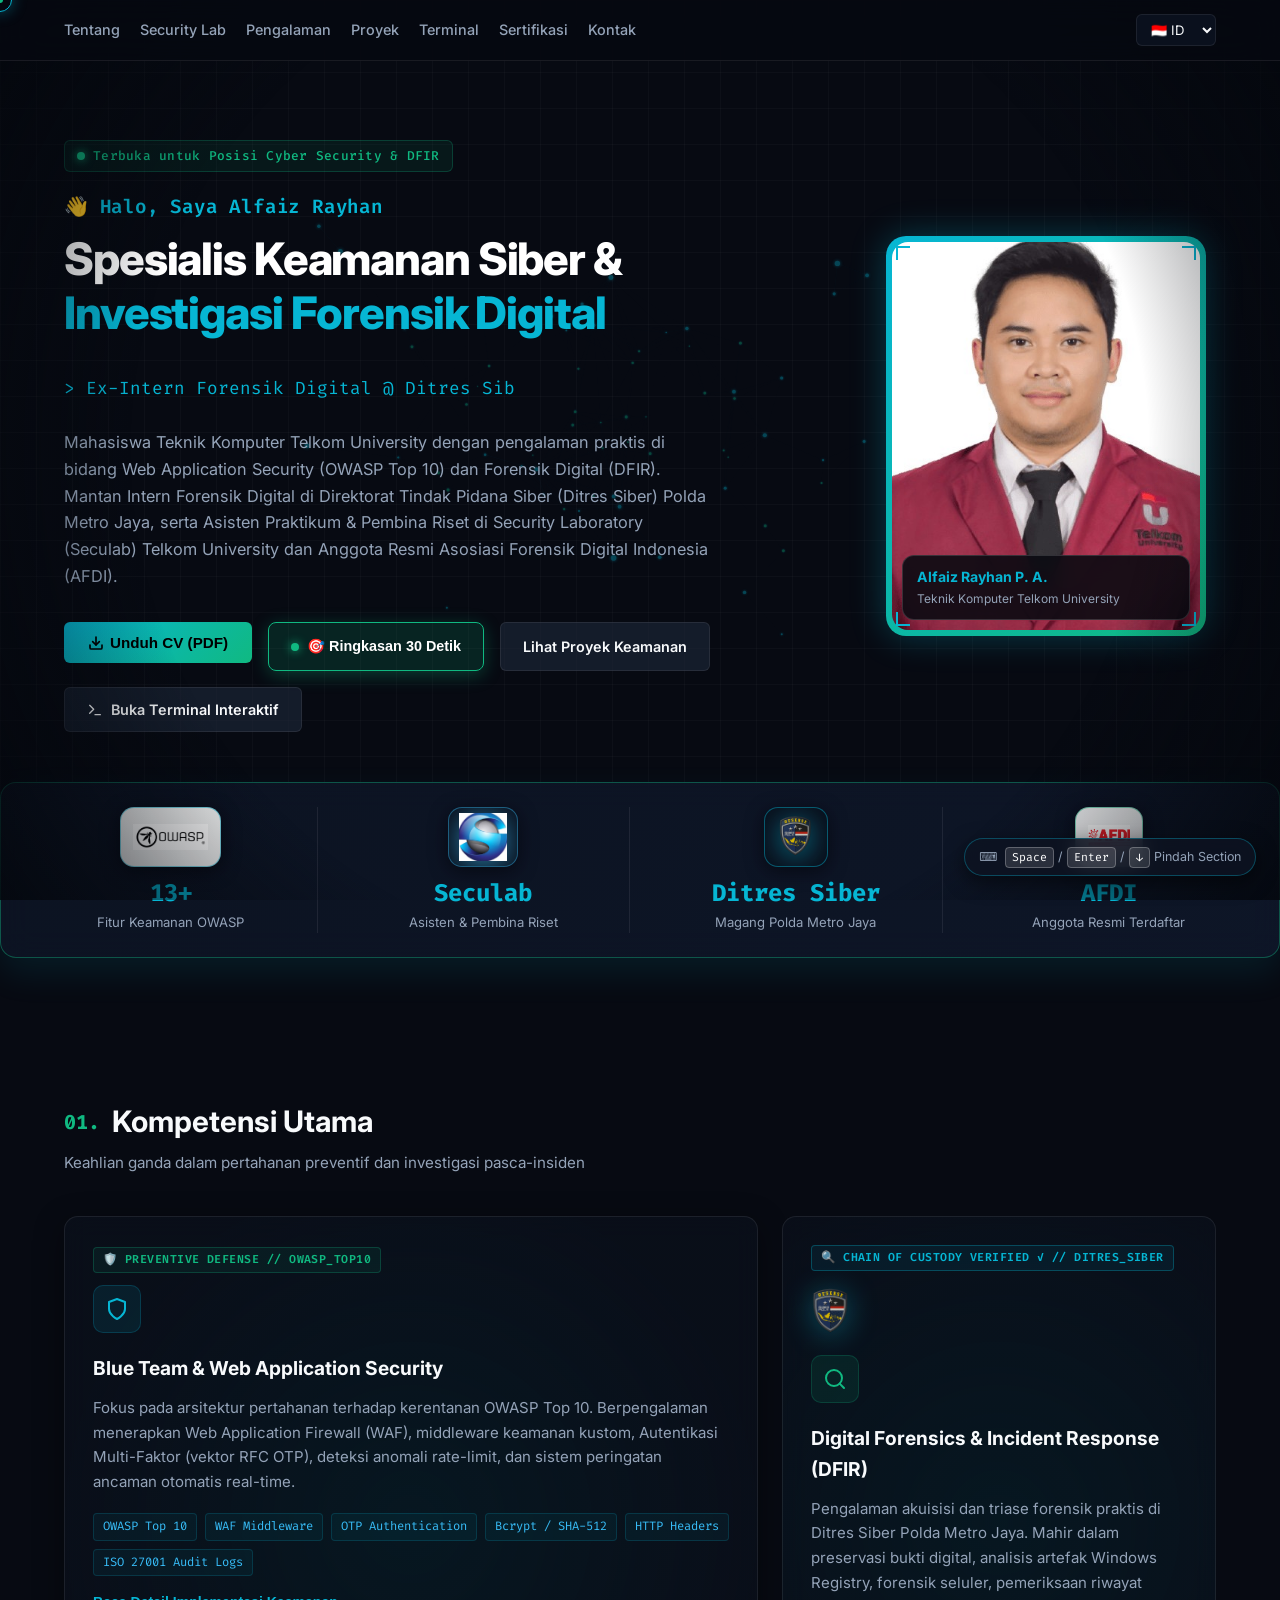
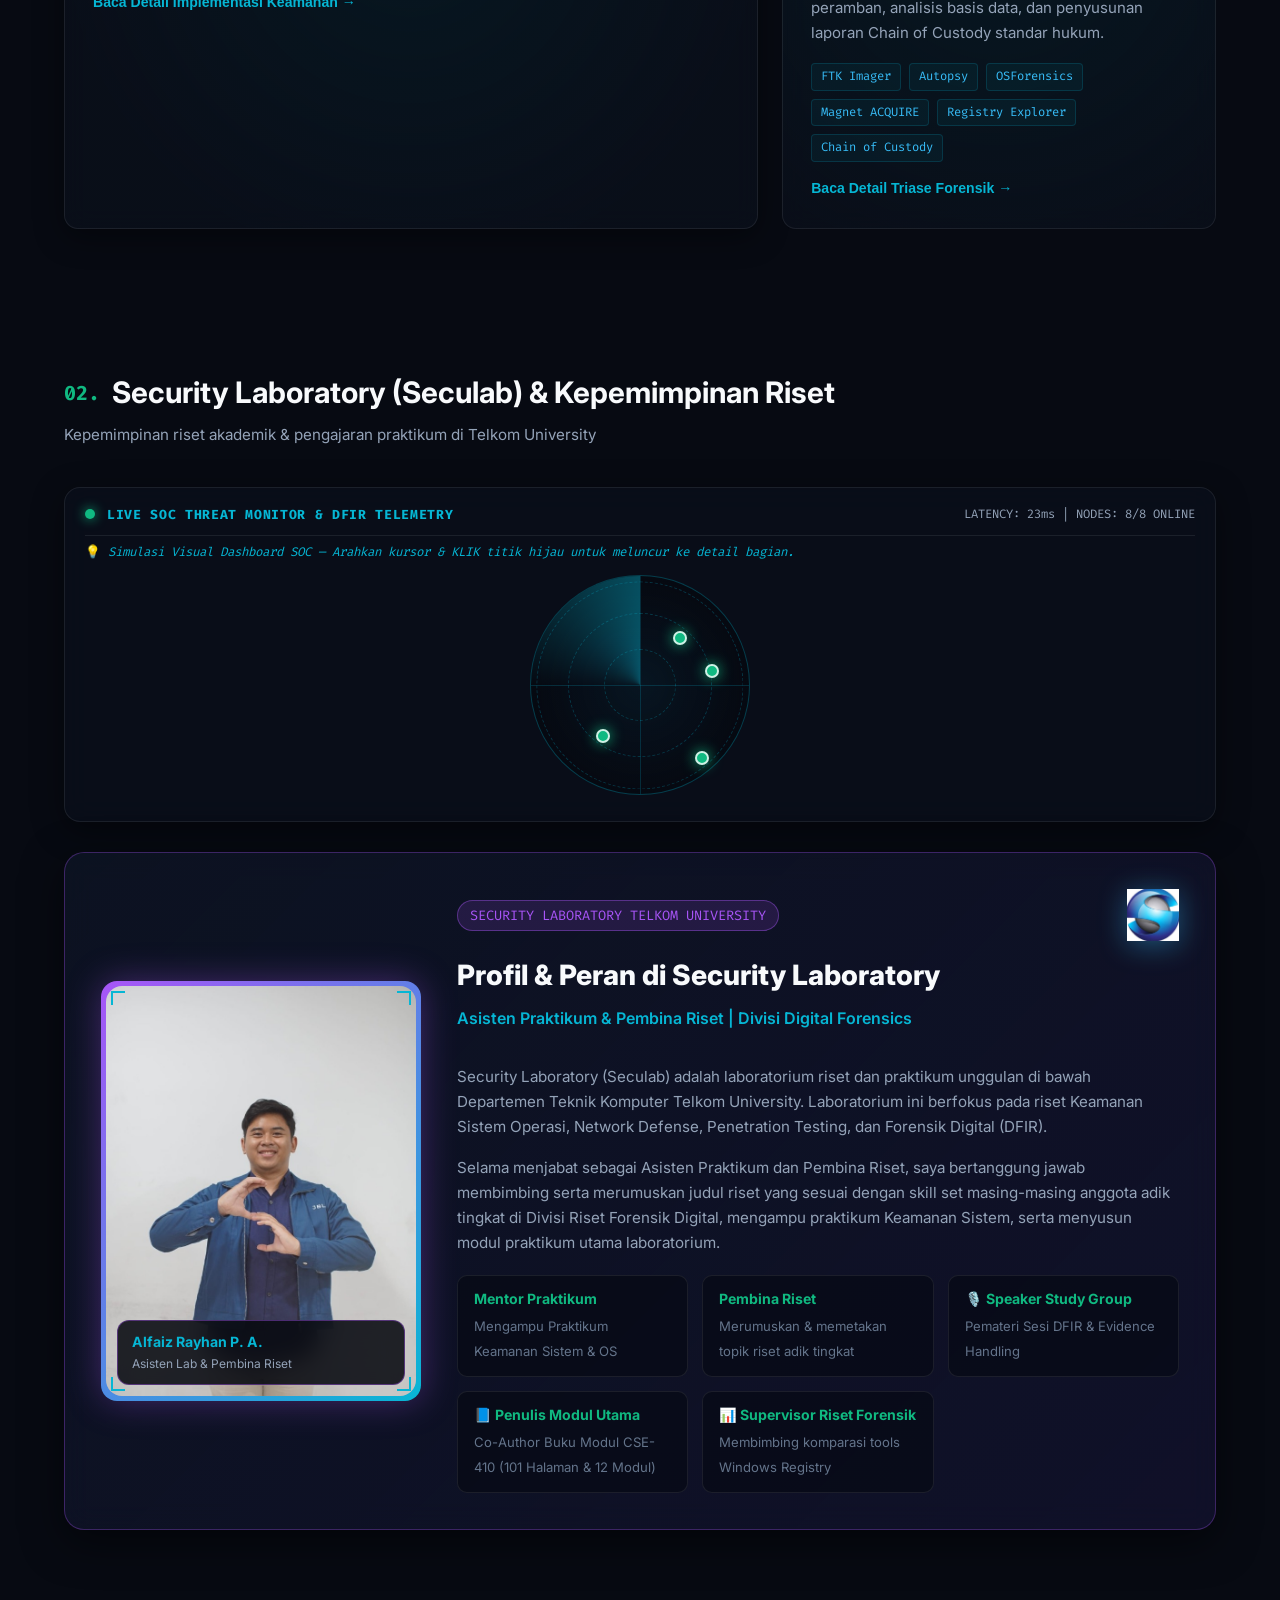
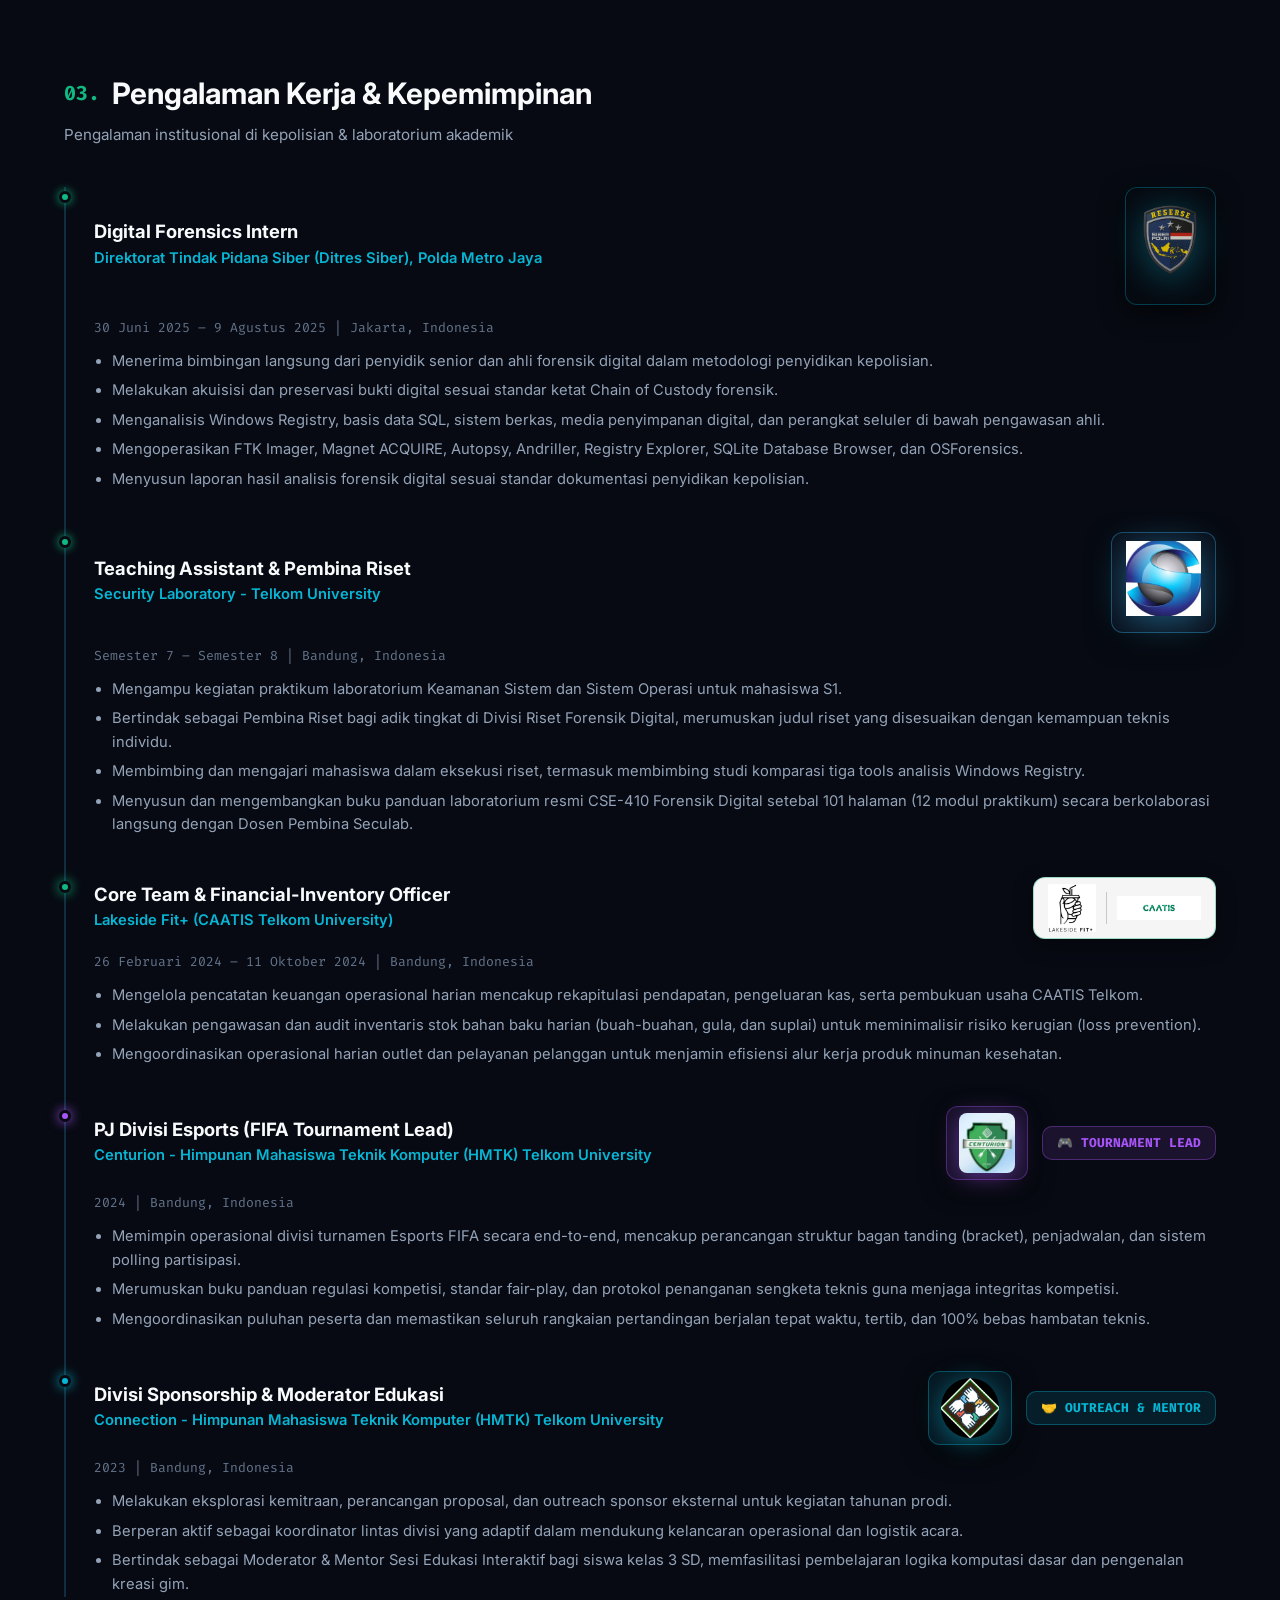
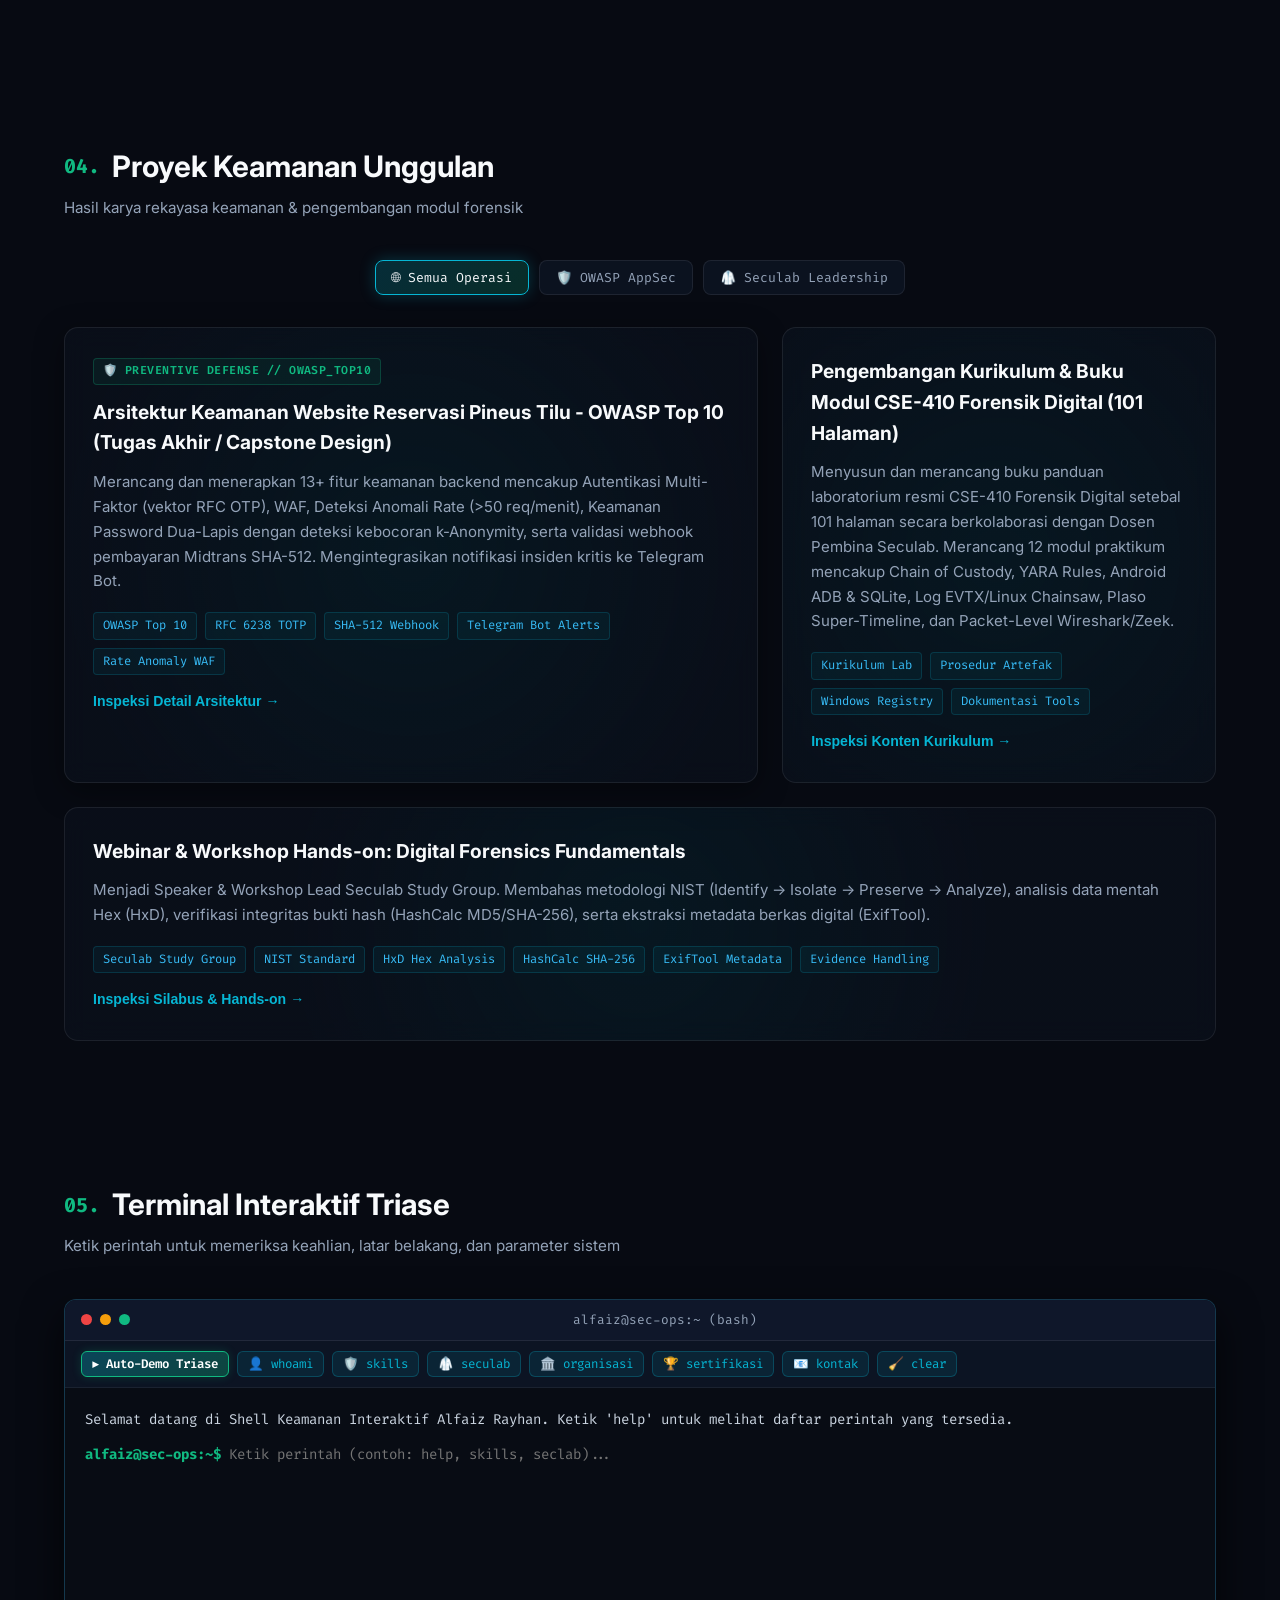
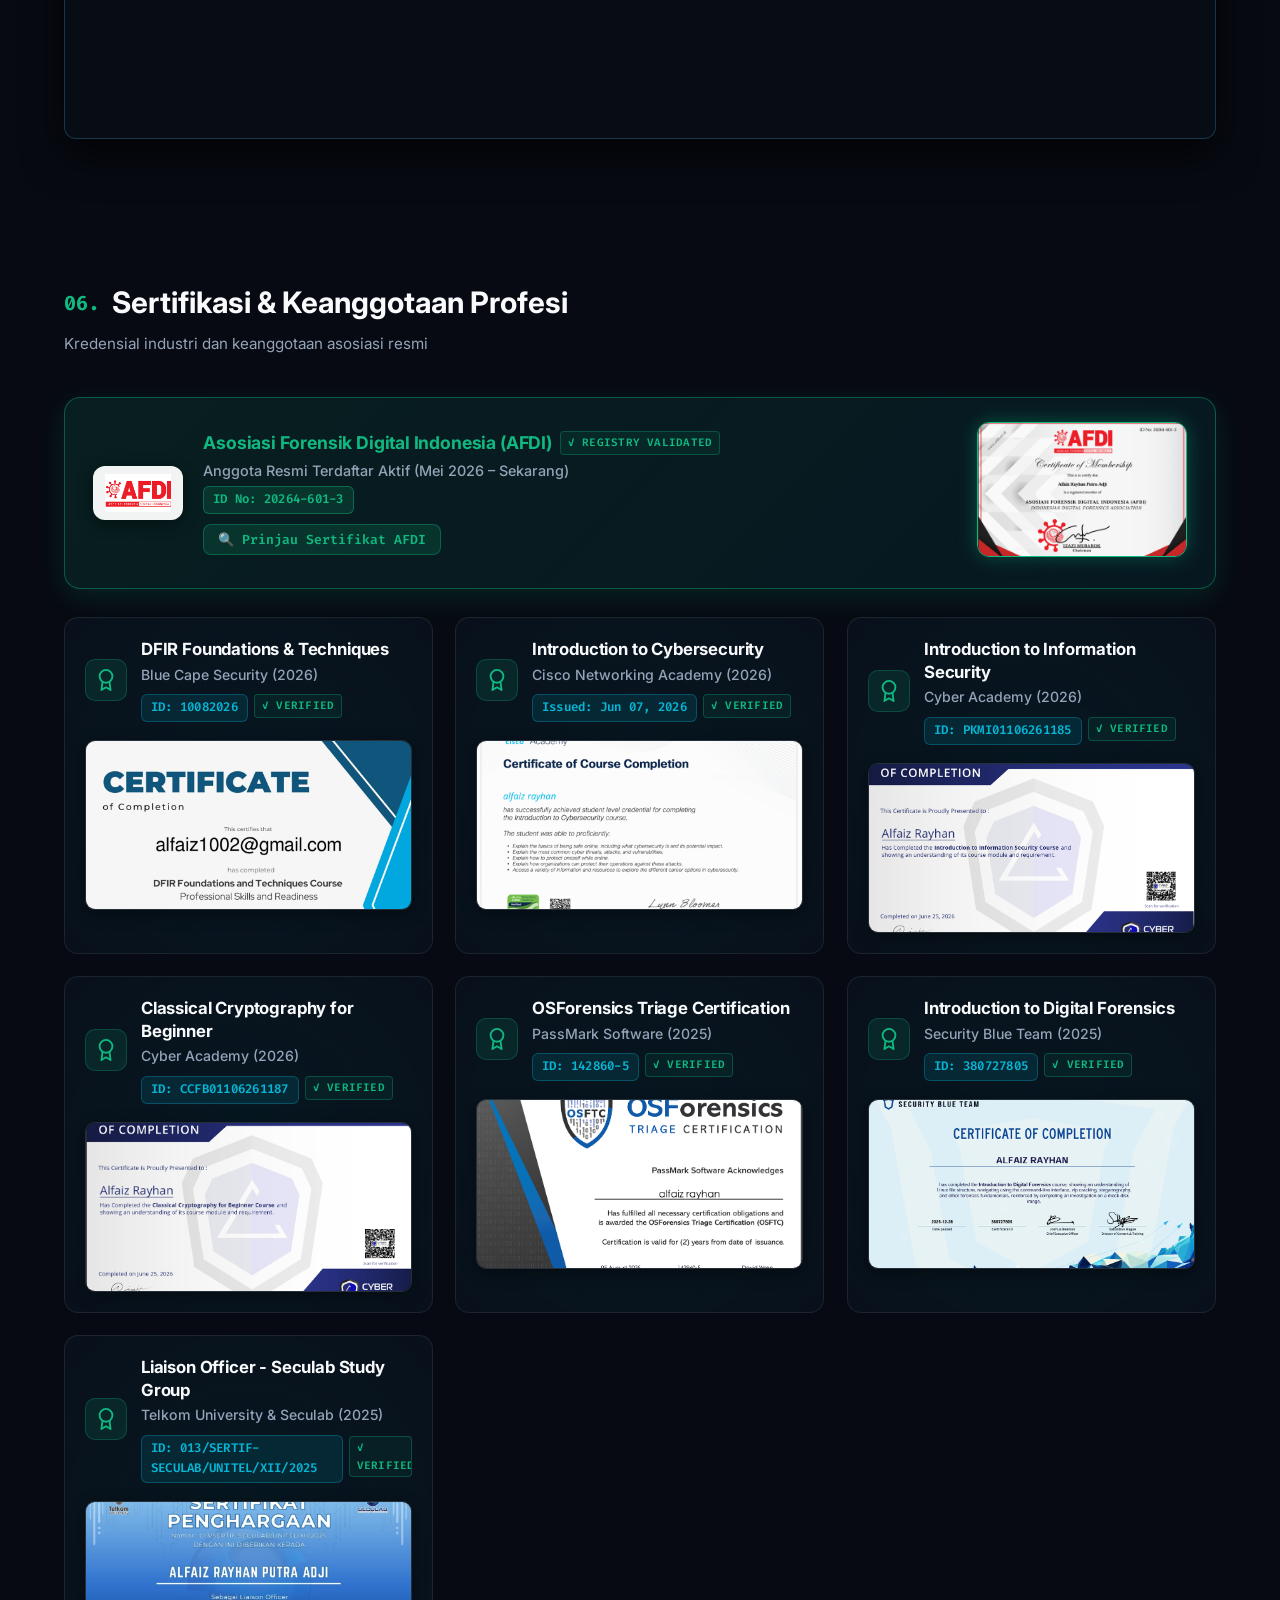
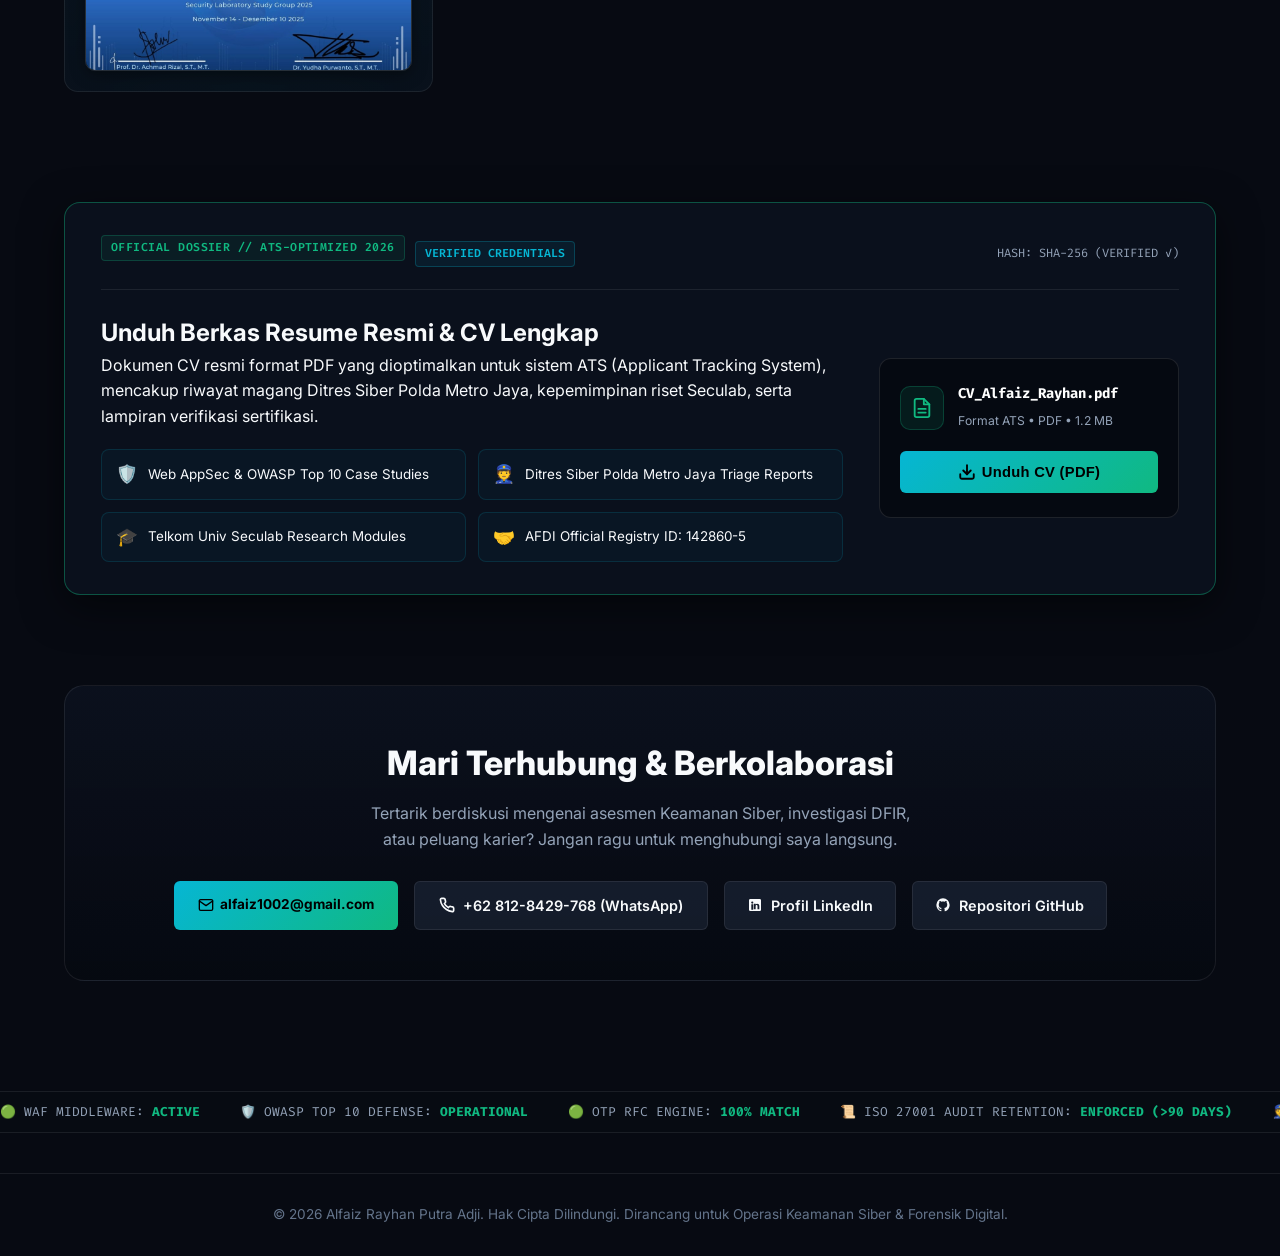
==== commit 96990fa2: "Optimize photo layout order on mobile and hide keyboard hint widget on touchscreens" ====
--- a/index.html
+++ b/index.html
@@ -94,7 +94,7 @@
     <header class="hero" id="hero">
       <div class="container">
         <div class="hero-grid">
-          <div>
+          <div class="hero-header-text">
             <div class="hero-badge">
               <span class="pulse-dot"></span> <span data-i18n="heroBadge">Terbuka untuk Posisi Cyber Security &amp;
                 DFIR</span>
@@ -103,6 +103,28 @@
             <h1 class="hero-title" data-i18n="heroTitle">
               Spesialis Keamanan Siber &amp; <span>Investigasi Forensik Digital</span>
             </h1>
+          </div>
+
+          <!-- BINGKAI FOTO FORMAL HERO -->
+          <div class="hero-photo-wrapper">
+            <div class="formal-avatar-frame">
+              <div class="target-corner top-left"></div>
+              <div class="target-corner top-right"></div>
+              <div class="target-corner bottom-left"></div>
+              <div class="target-corner bottom-right"></div>
+              <img id="hero-avatar-img" src="images/profile_formal.jpg" alt="Foto Profil Formal Alfaiz Rayhan"
+                class="avatar-img" onerror="this.onerror=null; this.src='profile_formal.jpg';">
+              <div class="avatar-overlay-badge">
+                <div>
+                  <strong>Alfaiz Rayhan P. A.</strong>
+                  <span id="hero-avatar-role" style="font-size: 0.75rem; color: var(--text-muted);"
+                    data-i18n="heroAvatarRoleFormal">Teknik Komputer Telkom University</span>
+                </div>
+              </div>
+            </div>
+          </div>
+
+          <div class="hero-body-text">
             <div class="typing-container">
               &gt;&nbsp;<span id="typing-text"></span>
             </div>
@@ -150,25 +172,7 @@
               </a>
             </div>
           </div>
-
-          <!-- BINGKAI FOTO FORMAL HERO -->
-          <div class="hero-photo-wrapper">
-            <div class="formal-avatar-frame">
-              <div class="target-corner top-left"></div>
-              <div class="target-corner top-right"></div>
-              <div class="target-corner bottom-left"></div>
-              <div class="target-corner bottom-right"></div>
-              <img id="hero-avatar-img" src="images/profile_formal.jpg" alt="Foto Profil Formal Alfaiz Rayhan"
-                class="avatar-img" onerror="this.onerror=null; this.src='profile_formal.jpg';">
-              <div class="avatar-overlay-badge">
-                <div>
-                  <strong>Alfaiz Rayhan P. A.</strong>
-                  <span id="hero-avatar-role" style="font-size: 0.75rem; color: var(--text-muted);"
-                    data-i18n="heroAvatarRoleFormal">Teknik Komputer Telkom University</span>
-                </div>
-              </div>
-            </div>
-          </div>
+        </div>
         </div>
 
         <!-- COMMAND-CENTER FLOATING STATS HUD (LEVEL DEWA 2026) -->
@@ -343,6 +347,19 @@
 
         <div class="seclab-card">
           <div class="seclab-grid">
+            <div class="seclab-header-text">
+              <div
+                style="display: flex; align-items: center; justify-content: space-between; gap: 16px; margin-bottom: 12px; flex-wrap: wrap;">
+                <span class="seclab-tag" style="margin-bottom: 0;" data-i18n="seclabTag">SECURITY LABORATORY TELKOM
+                  UNIVERSITY</span>
+                <img src="images/logo_seculab.png" alt="Logo Seculab Telkom University"
+                  style="height: 52px; width: auto; filter: drop-shadow(0 4px 14px rgba(56, 189, 248, 0.4)); flex-shrink: 0;">
+              </div>
+              <h3 class="seclab-title" data-i18n="seclabTitle">Profil &amp; Peran di Security Laboratory</h3>
+              <div class="seclab-subtitle" data-i18n="seclabSub">Asisten Praktikum &amp; Pembina Riset | Divisi Digital
+                Forensics</div>
+            </div>
+
             <!-- BINGKAI FOTO JAKET LAB SECURITY -->
             <div class="seclab-photo-frame">
               <div class="target-corner top-left"></div>
@@ -361,17 +378,7 @@
             </div>
 
             <!-- DESKRIPSI DAN PENJELASAN SECLAB -->
-            <div>
-              <div
-                style="display: flex; align-items: center; justify-content: space-between; gap: 16px; margin-bottom: 12px; flex-wrap: wrap;">
-                <span class="seclab-tag" style="margin-bottom: 0;" data-i18n="seclabTag">SECURITY LABORATORY TELKOM
-                  UNIVERSITY</span>
-                <img src="images/logo_seculab.png" alt="Logo Seculab Telkom University"
-                  style="height: 52px; width: auto; filter: drop-shadow(0 4px 14px rgba(56, 189, 248, 0.4)); flex-shrink: 0;">
-              </div>
-              <h3 class="seclab-title" data-i18n="seclabTitle">Profil &amp; Peran di Security Laboratory</h3>
-              <div class="seclab-subtitle" data-i18n="seclabSub">Asisten Praktikum &amp; Pembina Riset | Divisi Digital
-                Forensics</div>
+            <div class="seclab-body-text">
               <p class="seclab-desc" data-i18n="seclabDesc1">
                 Security Laboratory (Seculab) adalah laboratorium riset dan praktikum unggulan di bawah Departemen
                 Teknik
--- a/css/style.css
+++ b/css/style.css
@@ -211,8 +211,24 @@
 .hero-grid {
   display: grid;
   grid-template-columns: 1fr 340px;
-  gap: 48px;
-  align-items: center;
+  grid-template-rows: auto auto;
+  gap: 16px 48px;
+  align-items: center;
+}
+
+.hero-header-text {
+  grid-column: 1;
+  grid-row: 1;
+}
+
+.hero-photo-wrapper {
+  grid-column: 2;
+  grid-row: 1 / span 2;
+}
+
+.hero-body-text {
+  grid-column: 1;
+  grid-row: 2;
 }
 
 .hero-badge {
@@ -622,8 +638,24 @@
 .seclab-grid {
   display: grid;
   grid-template-columns: 320px 1fr;
-  gap: 36px;
-  align-items: center;
+  grid-template-rows: auto auto;
+  gap: 16px 36px;
+  align-items: center;
+}
+
+.seclab-header-text {
+  grid-column: 2;
+  grid-row: 1;
+}
+
+.seclab-photo-frame {
+  grid-column: 1;
+  grid-row: 1 / span 2;
+}
+
+.seclab-body-text {
+  grid-column: 2;
+  grid-row: 2;
 }
 
 .seclab-photo-frame {
@@ -1421,13 +1453,37 @@
 
 /* Aturan Media Queries Responsif Standar & HP Optimization (Level Dewa) */
 @media (max-width: 992px) {
-  .hero-grid { grid-template-columns: 1fr; gap: 36px; }
+  .hero-grid {
+    display: flex;
+    flex-direction: column;
+    align-items: center;
+    text-align: center;
+    gap: 20px;
+  }
+  .hero-header-text { width: 100%; }
+  .hero-photo-wrapper { margin: 8px auto 16px; }
+  .hero-body-text { width: 100%; }
+  .typing-container { justify-content: center; }
+  .hero-desc { margin-left: auto; margin-right: auto; }
+  .hero-buttons { justify-content: center; }
+
   .bento-grid { grid-template-columns: 1fr !important; gap: 20px !important; }
   .bento-featured, .bento-side { grid-column: span 1 !important; }
-  .seclab-grid { grid-template-columns: 1fr !important; gap: 36px; }
+
+  .seclab-grid {
+    display: flex;
+    flex-direction: column;
+    gap: 20px;
+  }
+  .seclab-header-text { width: 100%; text-align: left; }
+  .seclab-photo-frame { margin: 8px auto 16px; }
+  .seclab-body-text { width: 100%; }
+
   .formal-avatar-frame, .seclab-photo-frame { margin: 0 auto; max-width: 320px; }
   .seclab-photo-frame { height: 380px; }
-  .hero-title { font-size: 2.4rem; }
+  .hero-title { font-size: 2.2rem; }
+
+  .keyboard-nav-hint { display: none !important; }
 }
 
 @media (max-width: 768px) {
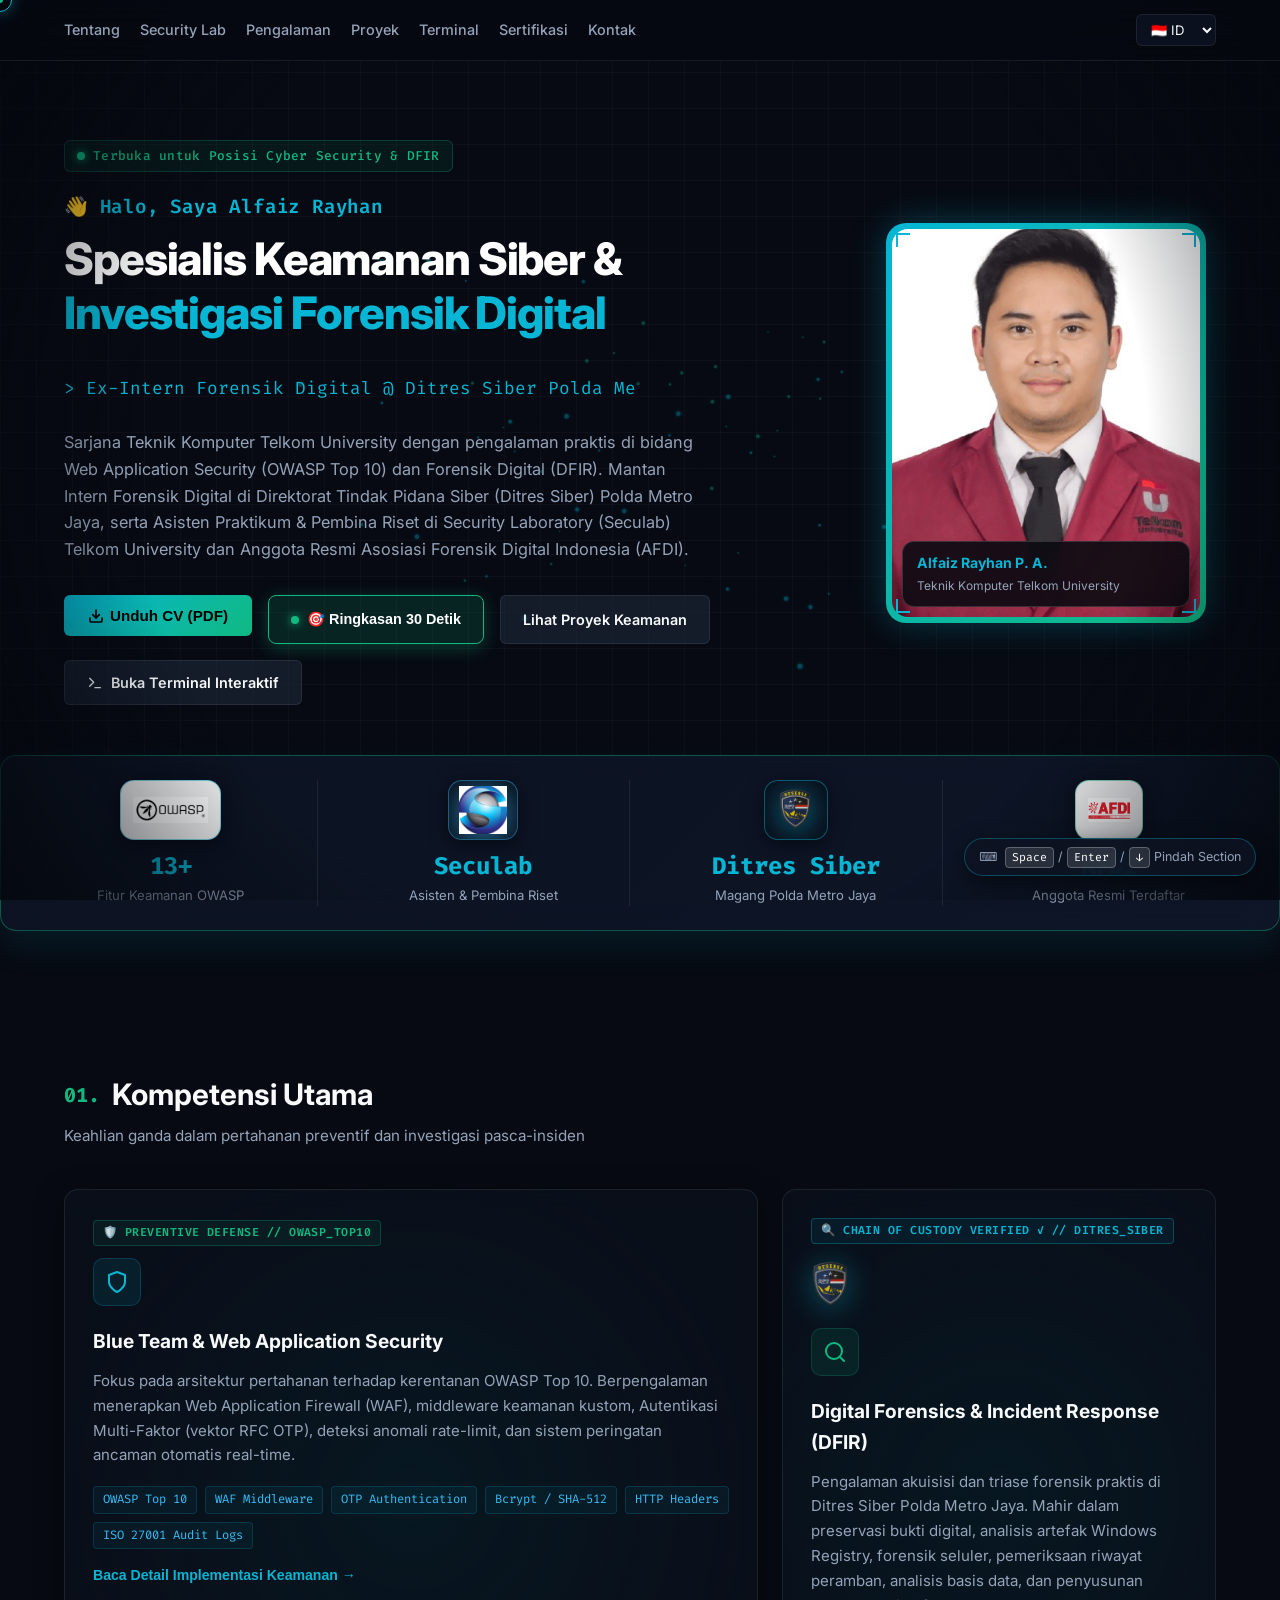
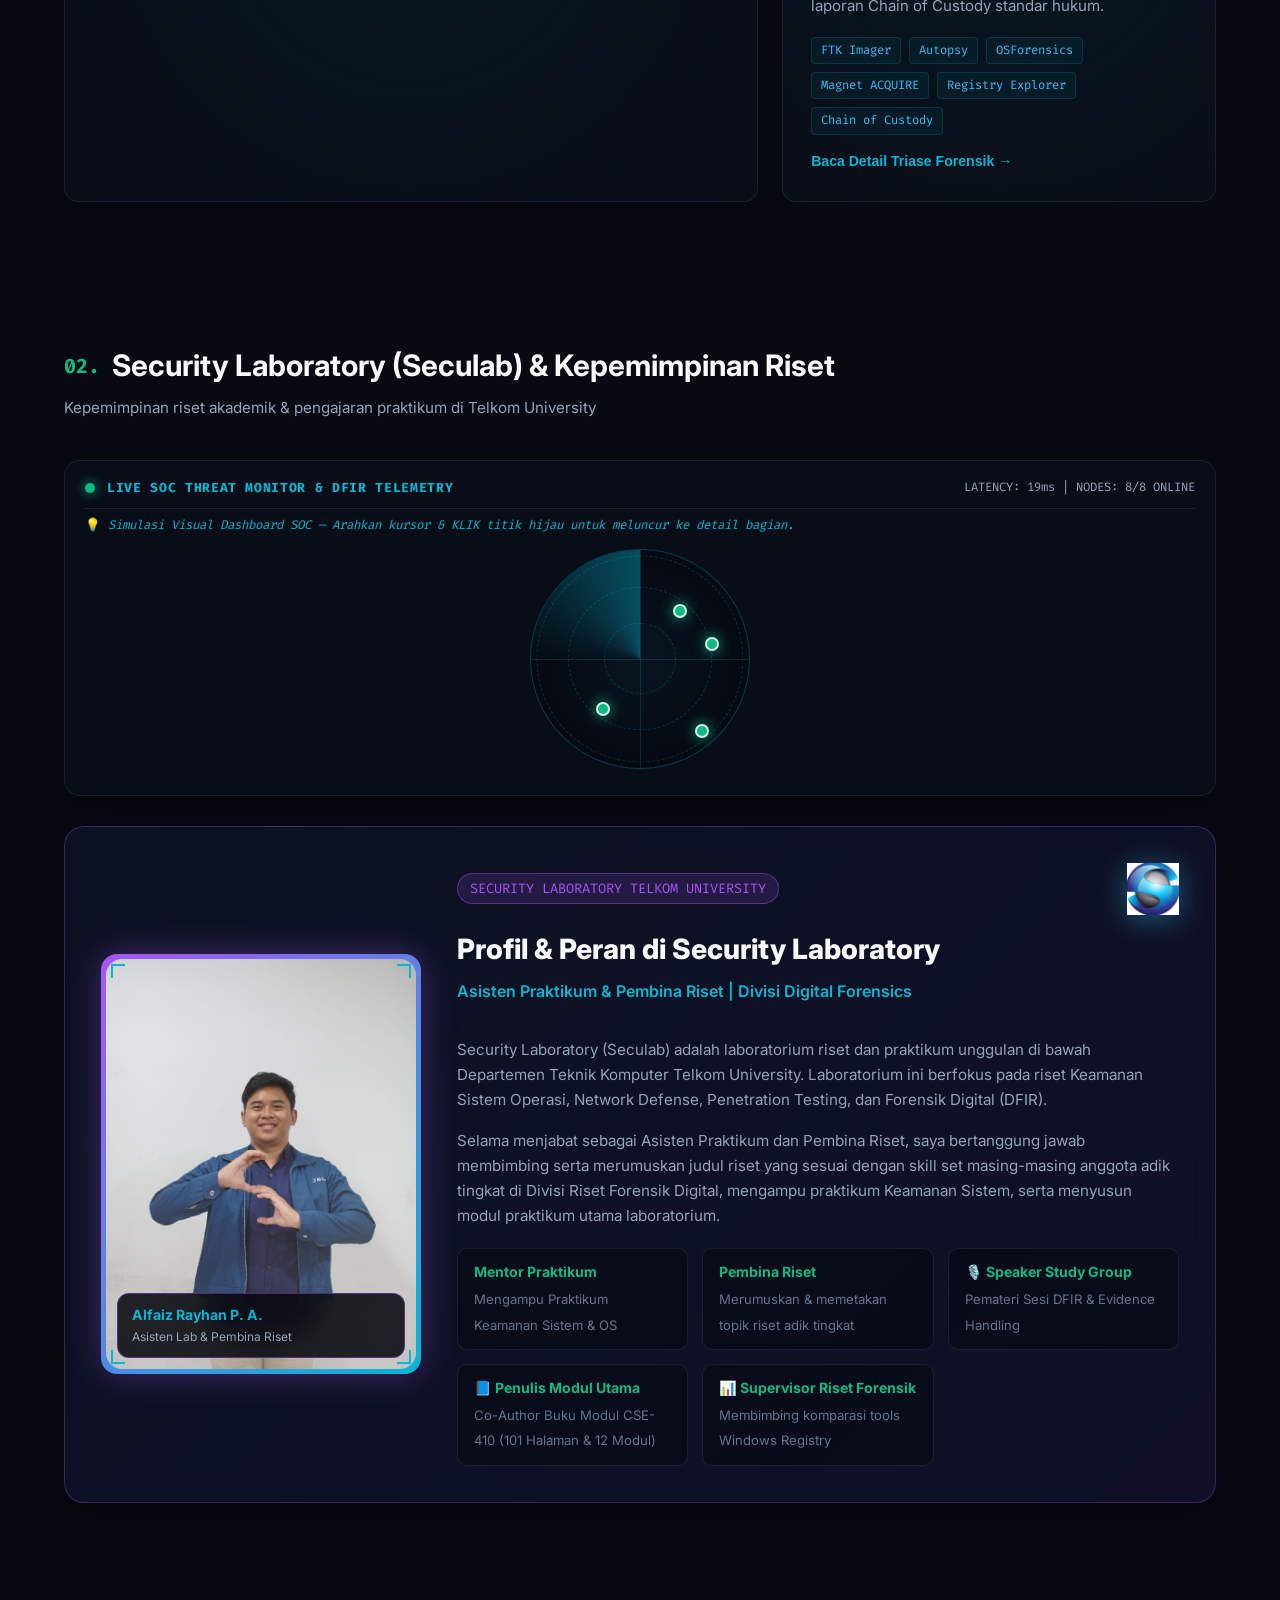
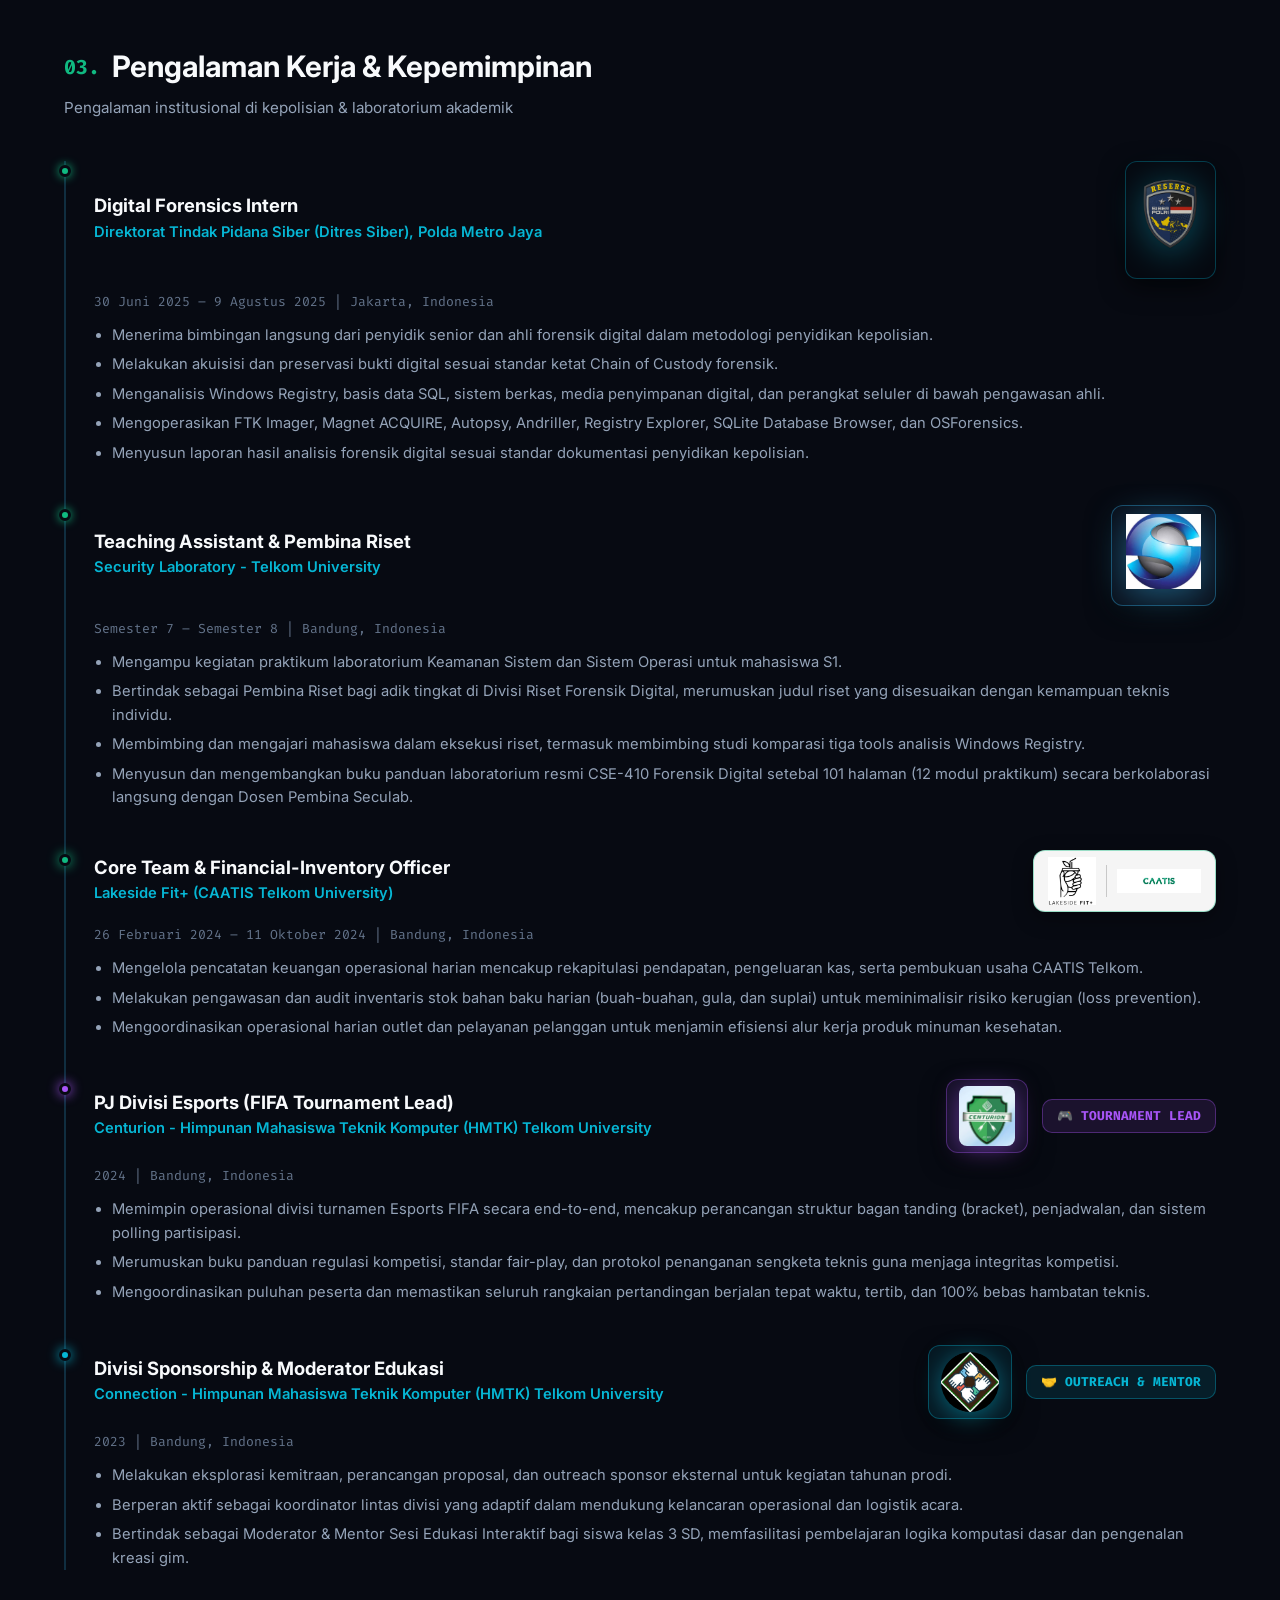
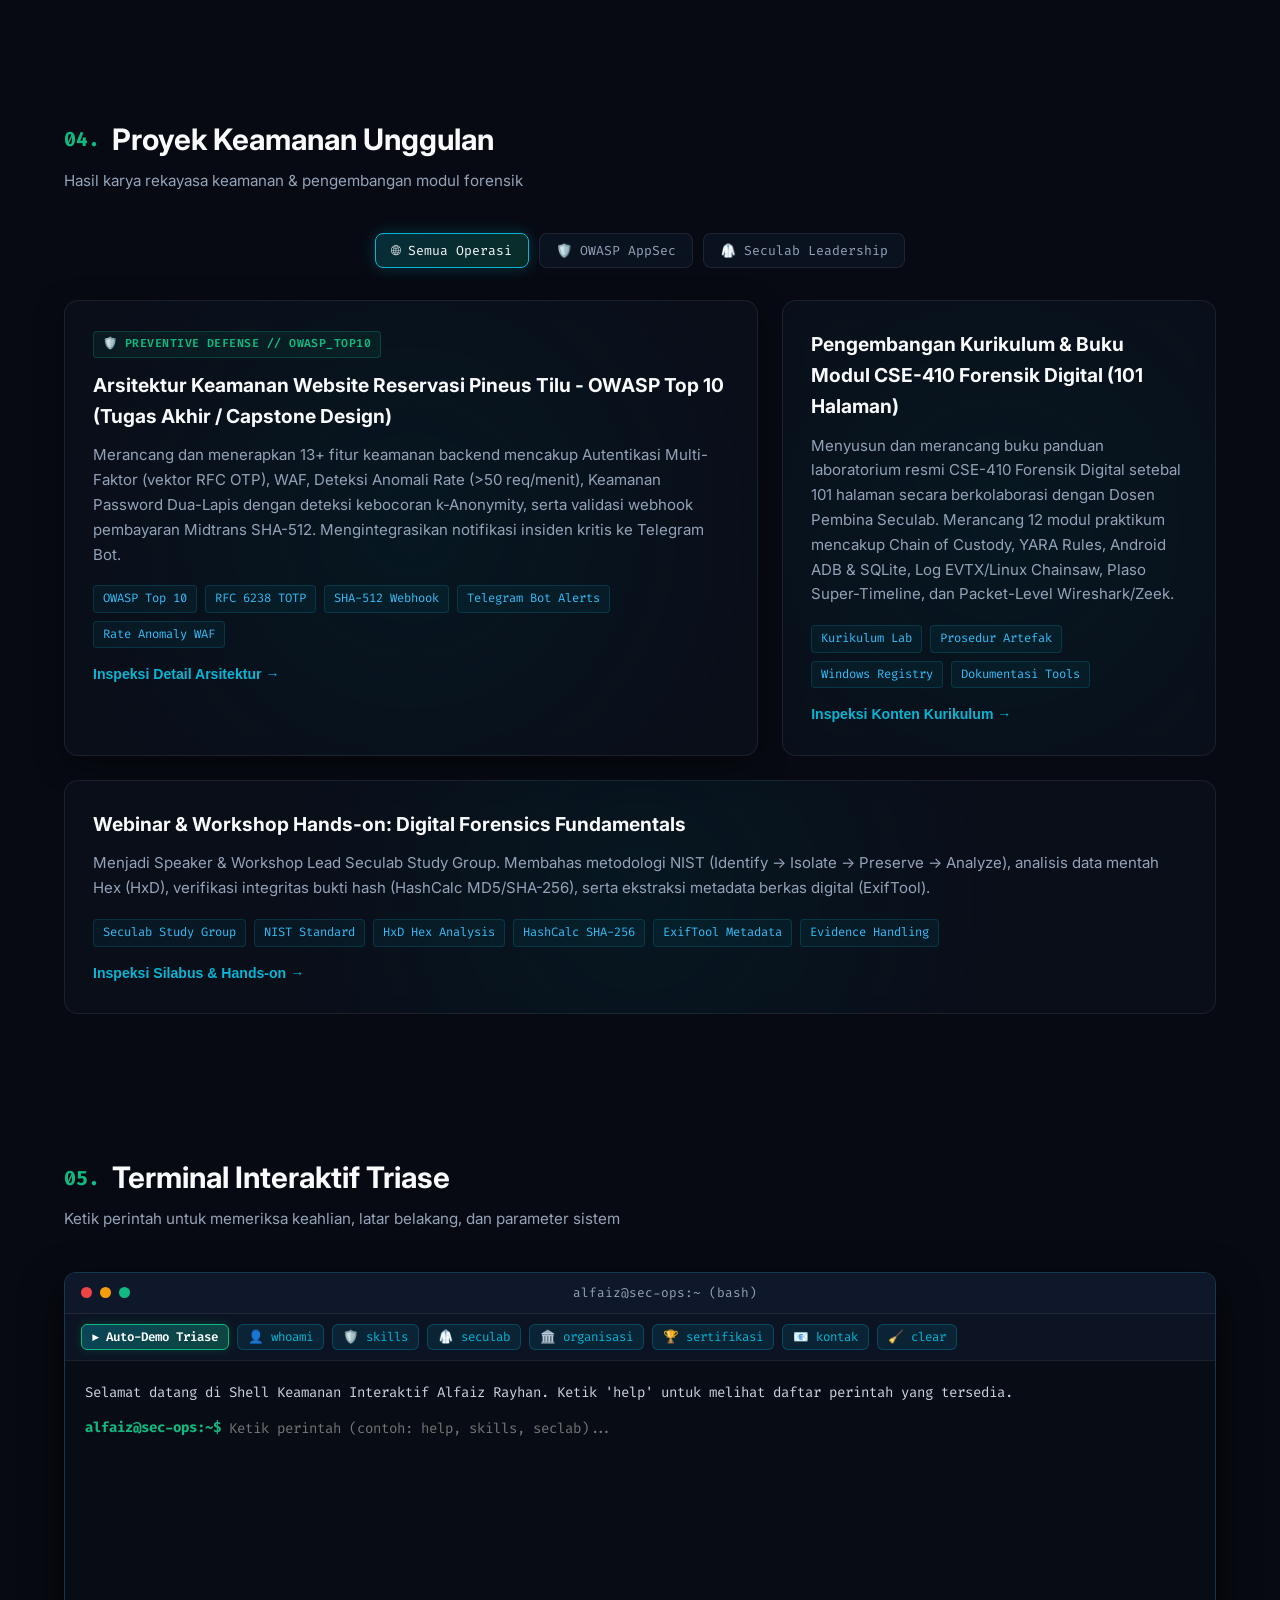
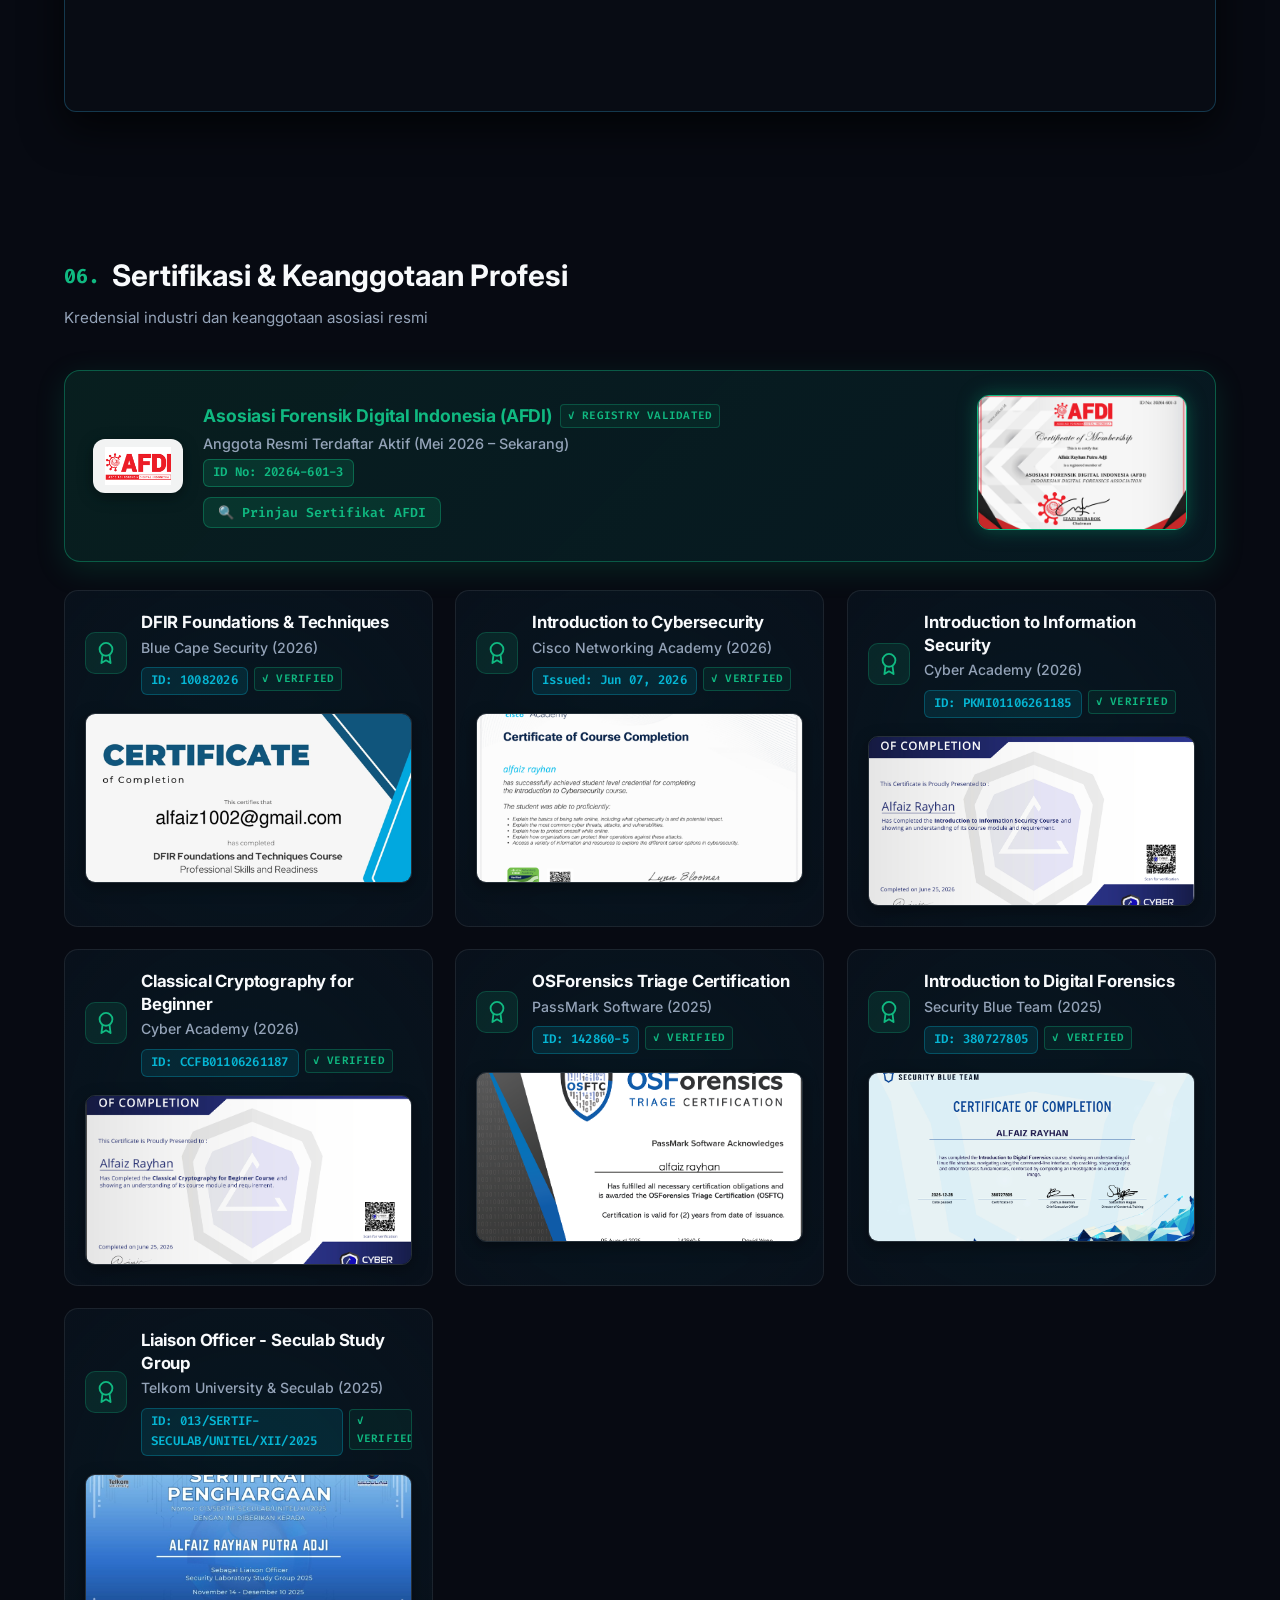
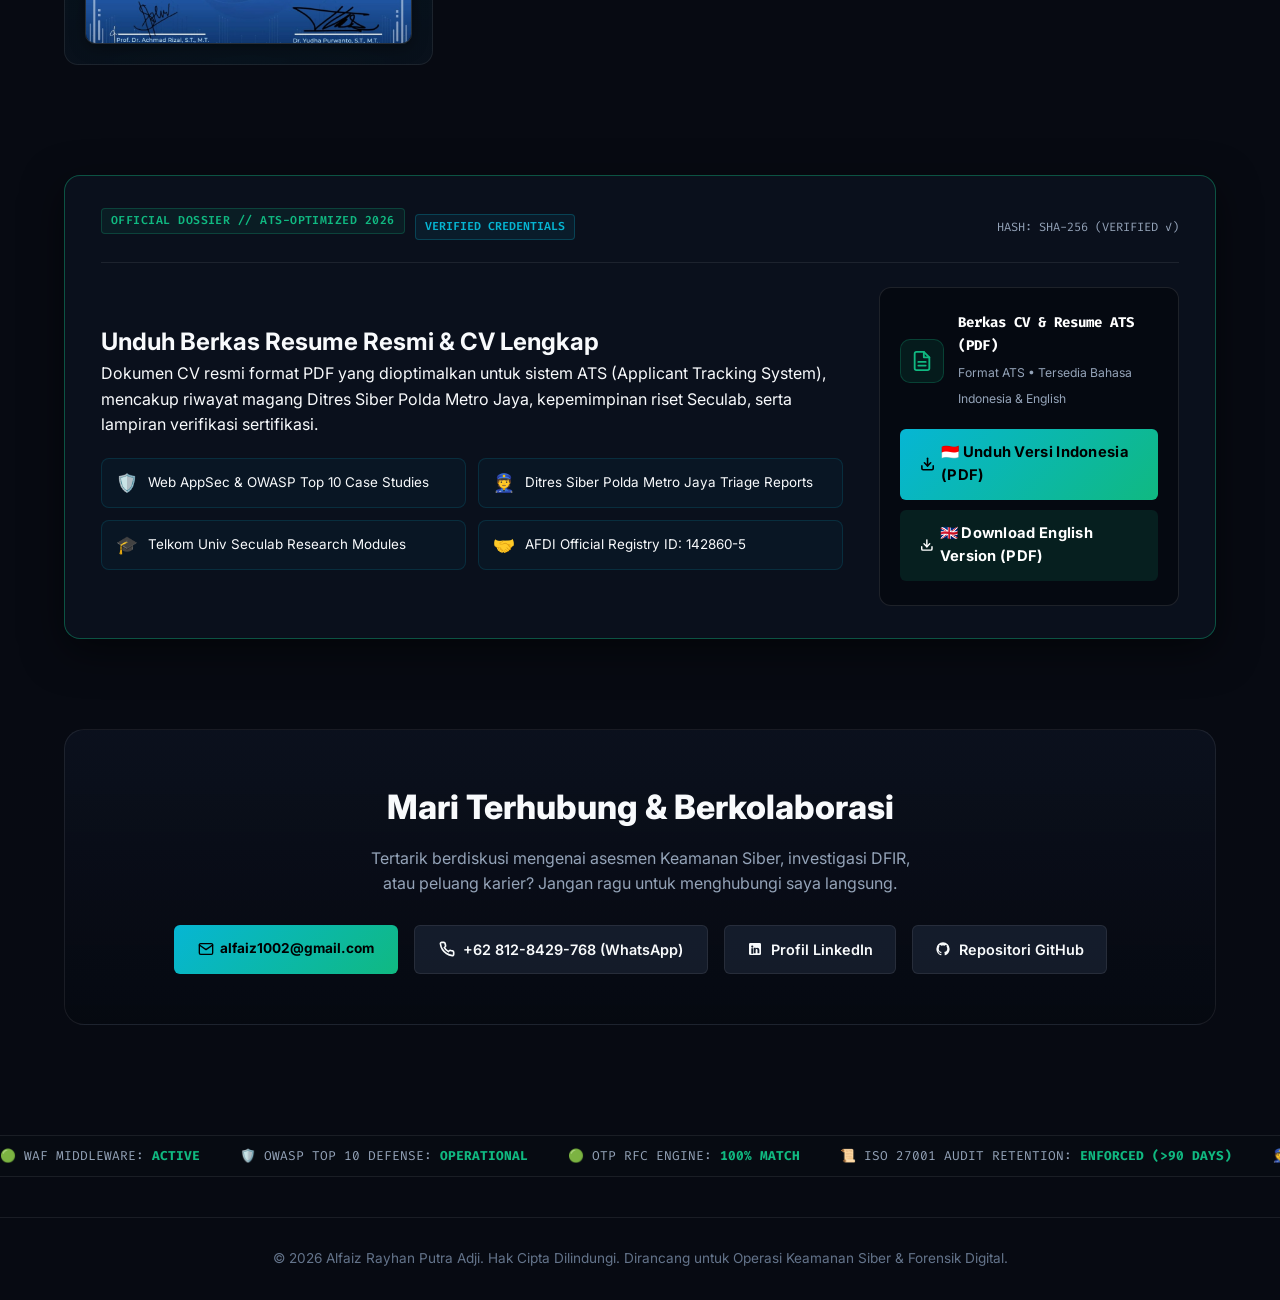
==== commit 81bc256f: "feat: update candidate status to Computer Engineering Graduate & add dual-language PDF download choi" ====
--- a/index.html
+++ b/index.html
@@ -129,7 +129,7 @@
               &gt;&nbsp;<span id="typing-text"></span>
             </div>
             <p class="hero-desc" data-i18n="heroDesc">
-              Mahasiswa Teknik Komputer Telkom University dengan pengalaman praktis di bidang Web Application Security
+              Sarjana Teknik Komputer Telkom University dengan pengalaman praktis di bidang Web Application Security
               (OWASP Top 10) dan Forensik Digital (DFIR). Mantan Intern Forensik Digital di Direktorat Tindak Pidana
               Siber (Ditres Siber) Polda Metro Jaya, serta Asisten Praktikum &amp; Pembina Riset di Security Laboratory
               (Seculab) Telkom University dan Anggota Resmi Asosiasi Forensik Digital Indonesia (AFDI).
@@ -148,10 +148,16 @@
                 </button>
                 <div id="cv-dropdown-menu" class="cv-dropdown-menu">
                   <a href="CV_ATS_Alfaiz_Rayhan_Putra_Adji_CyberSecurity.pdf" target="_blank" class="cv-dropdown-item">
-                    🇮🇩 Versi Bahasa Indonesia (PDF)
+                    <span>🇮🇩</span> <span>Versi Bahasa Indonesia (PDF)</span>
                   </a>
                   <a href="Resume_ATS_Alfaiz_Rayhan_Putra_Adji_CyberSecurity_DFIR.pdf" target="_blank" class="cv-dropdown-item">
-                    🇬🇧 English Version (PDF)
+                    <span>🇬🇧</span> <span>English Version (PDF)</span>
+                  </a>
+                  <a href="cv_alfaiz_rayhan_id.html" target="_blank" class="cv-dropdown-item">
+                    <span>🌐</span> <span>Web ATS CV (Bahasa Indonesia)</span>
+                  </a>
+                  <a href="cv_alfaiz_rayhan.html" target="_blank" class="cv-dropdown-item">
+                    <span>🌐</span> <span>Web ATS Resume (English)</span>
                   </a>
                 </div>
               </div>
@@ -976,19 +982,31 @@
                   </svg>
                 </div>
                 <div class="file-info">
-                  <strong>CV_Alfaiz_Rayhan.pdf</strong>
-                  <span>Format ATS • PDF • 1.2 MB</span>
-                </div>
-              </div>
-              <button onclick="downloadCV()" class="btn-cta btn-dossier-clean">
-                <svg aria-hidden="true" width="18" height="18" viewBox="0 0 24 24" fill="none" stroke="currentColor"
-                  stroke-width="2.5" stroke-linecap="round" stroke-linejoin="round">
-                  <path d="M21 15v4a2 2 0 0 1-2 2H5a2 2 0 0 1-2-2v-4" />
-                  <polyline points="7 10 12 15 17 10" />
-                  <line x1="12" y1="15" x2="12" y2="3" />
-                </svg>
-                <span data-i18n="btnDownloadCV">Unduh CV (PDF)</span>
-              </button>
+                  <strong data-i18n="dossierMetaTitle">Berkas CV &amp; Resume ATS (PDF)</strong>
+                  <span data-i18n="dossierMetaSub">Format ATS • Tersedia Bahasa Indonesia &amp; English</span>
+                </div>
+              </div>
+              
+              <div class="dossier-download-group" style="display: flex; flex-direction: column; gap: 10px; width: 100%;">
+                <a href="CV_ATS_Alfaiz_Rayhan_Putra_Adji_CyberSecurity.pdf" target="_blank" class="btn-cta btn-dossier-clean" style="text-decoration: none;">
+                  <svg aria-hidden="true" width="18" height="18" viewBox="0 0 24 24" fill="none" stroke="currentColor"
+                    stroke-width="2.5" stroke-linecap="round" stroke-linejoin="round">
+                    <path d="M21 15v4a2 2 0 0 1-2 2H5a2 2 0 0 1-2-2v-4" />
+                    <polyline points="7 10 12 15 17 10" />
+                    <line x1="12" y1="15" x2="12" y2="3" />
+                  </svg>
+                  <span data-i18n="btnDownloadId">🇮🇩 Unduh Versi Indonesia (PDF)</span>
+                </a>
+                <a href="Resume_ATS_Alfaiz_Rayhan_Putra_Adji_CyberSecurity_DFIR.pdf" target="_blank" class="btn-cta btn-dossier-clean" style="background: rgba(16, 185, 129, 0.12); border-color: rgba(16, 185, 129, 0.4); color: #ffffff; text-decoration: none;">
+                  <svg aria-hidden="true" width="18" height="18" viewBox="0 0 24 24" fill="none" stroke="currentColor"
+                    stroke-width="2.5" stroke-linecap="round" stroke-linejoin="round">
+                    <path d="M21 15v4a2 2 0 0 1-2 2H5a2 2 0 0 1-2-2v-4" />
+                    <polyline points="7 10 12 15 17 10" />
+                    <line x1="12" y1="15" x2="12" y2="3" />
+                  </svg>
+                  <span data-i18n="btnDownloadEn">🇬🇧 Download English Version (PDF)</span>
+                </a>
+              </div>
             </div>
           </div>
         </div>
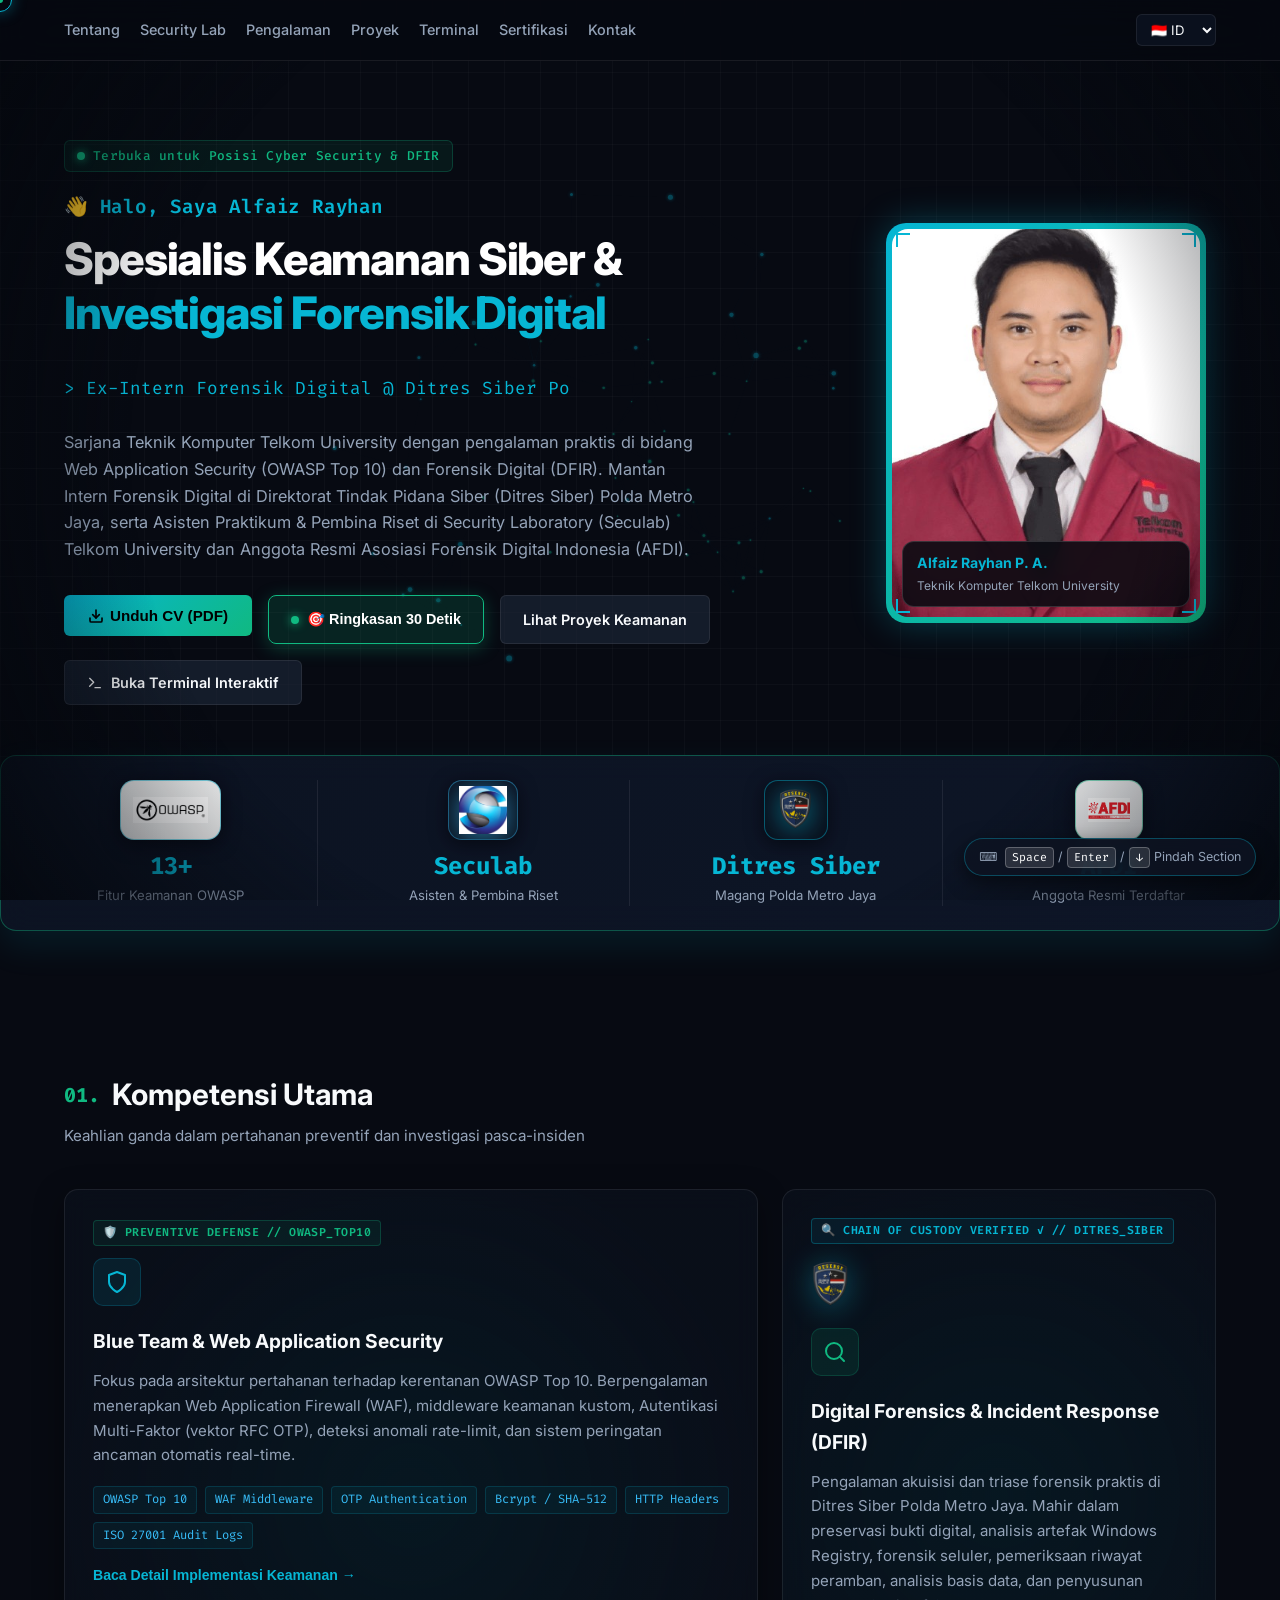
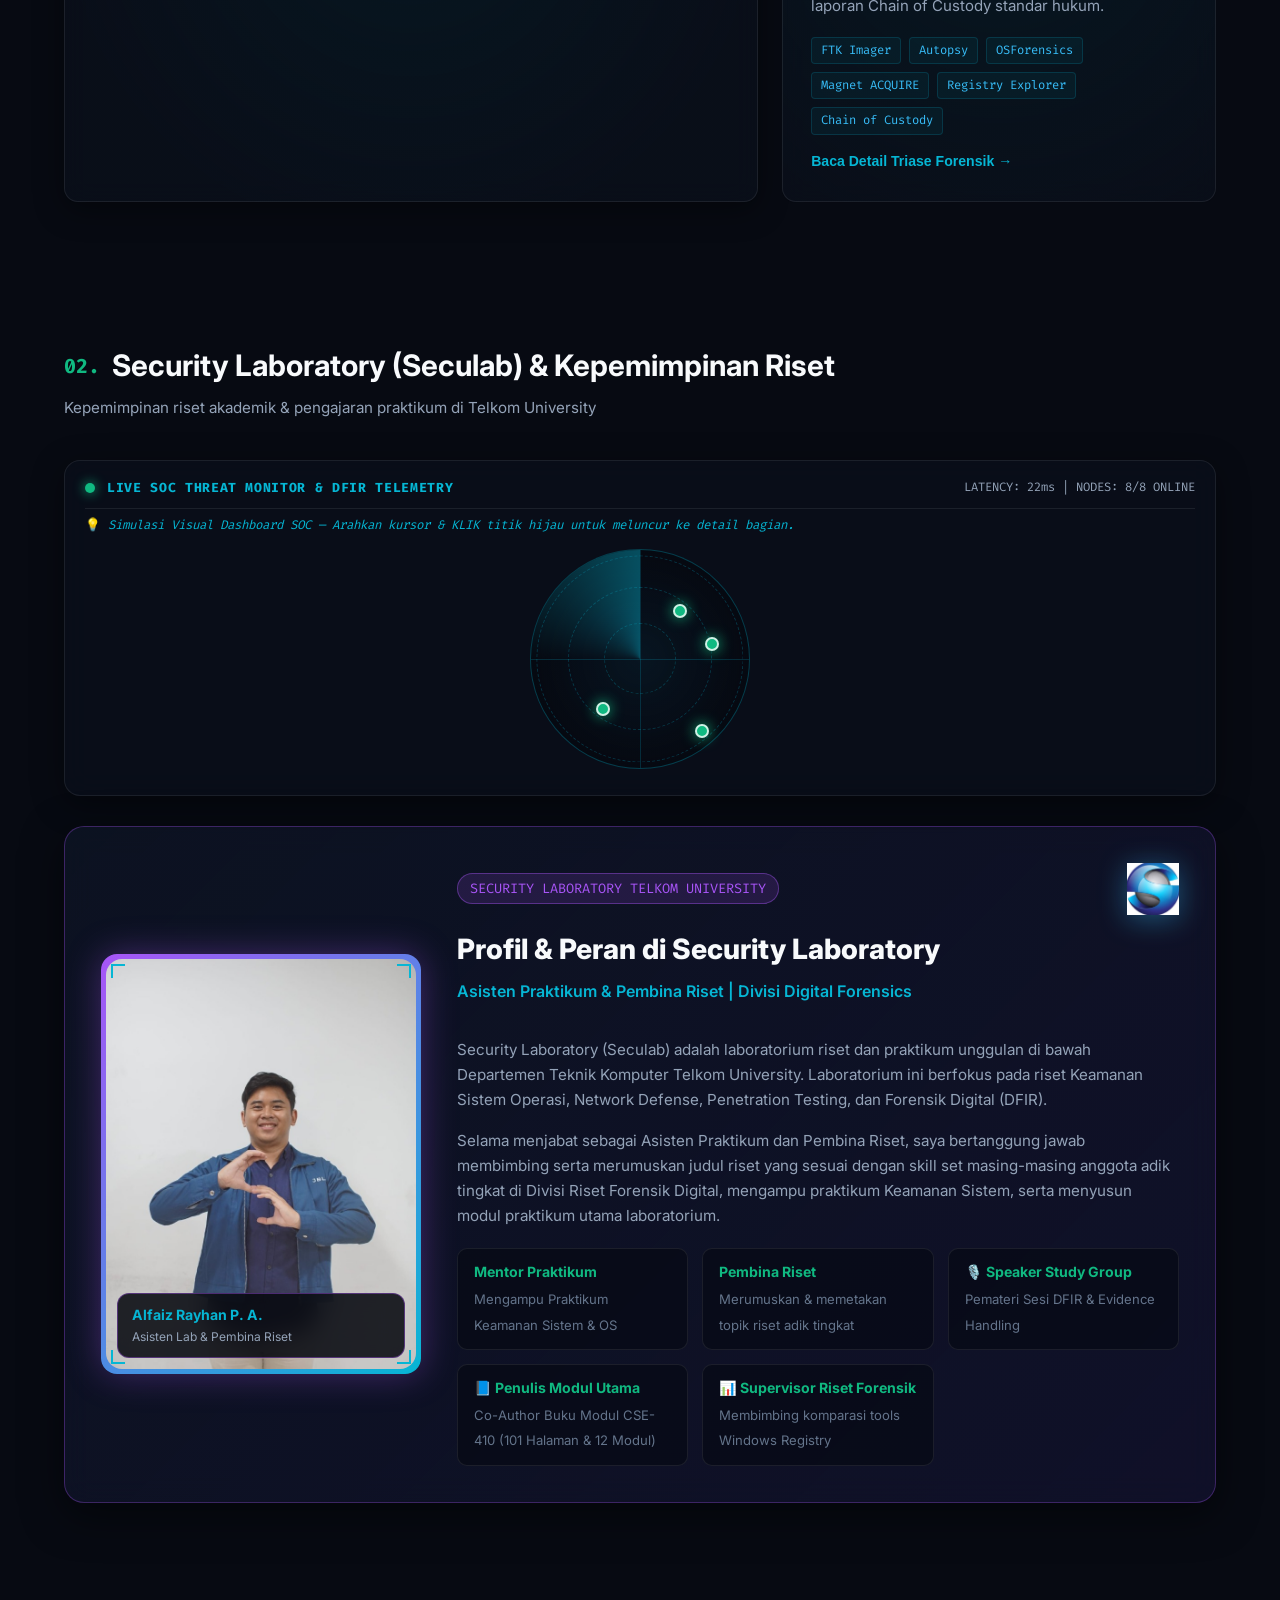
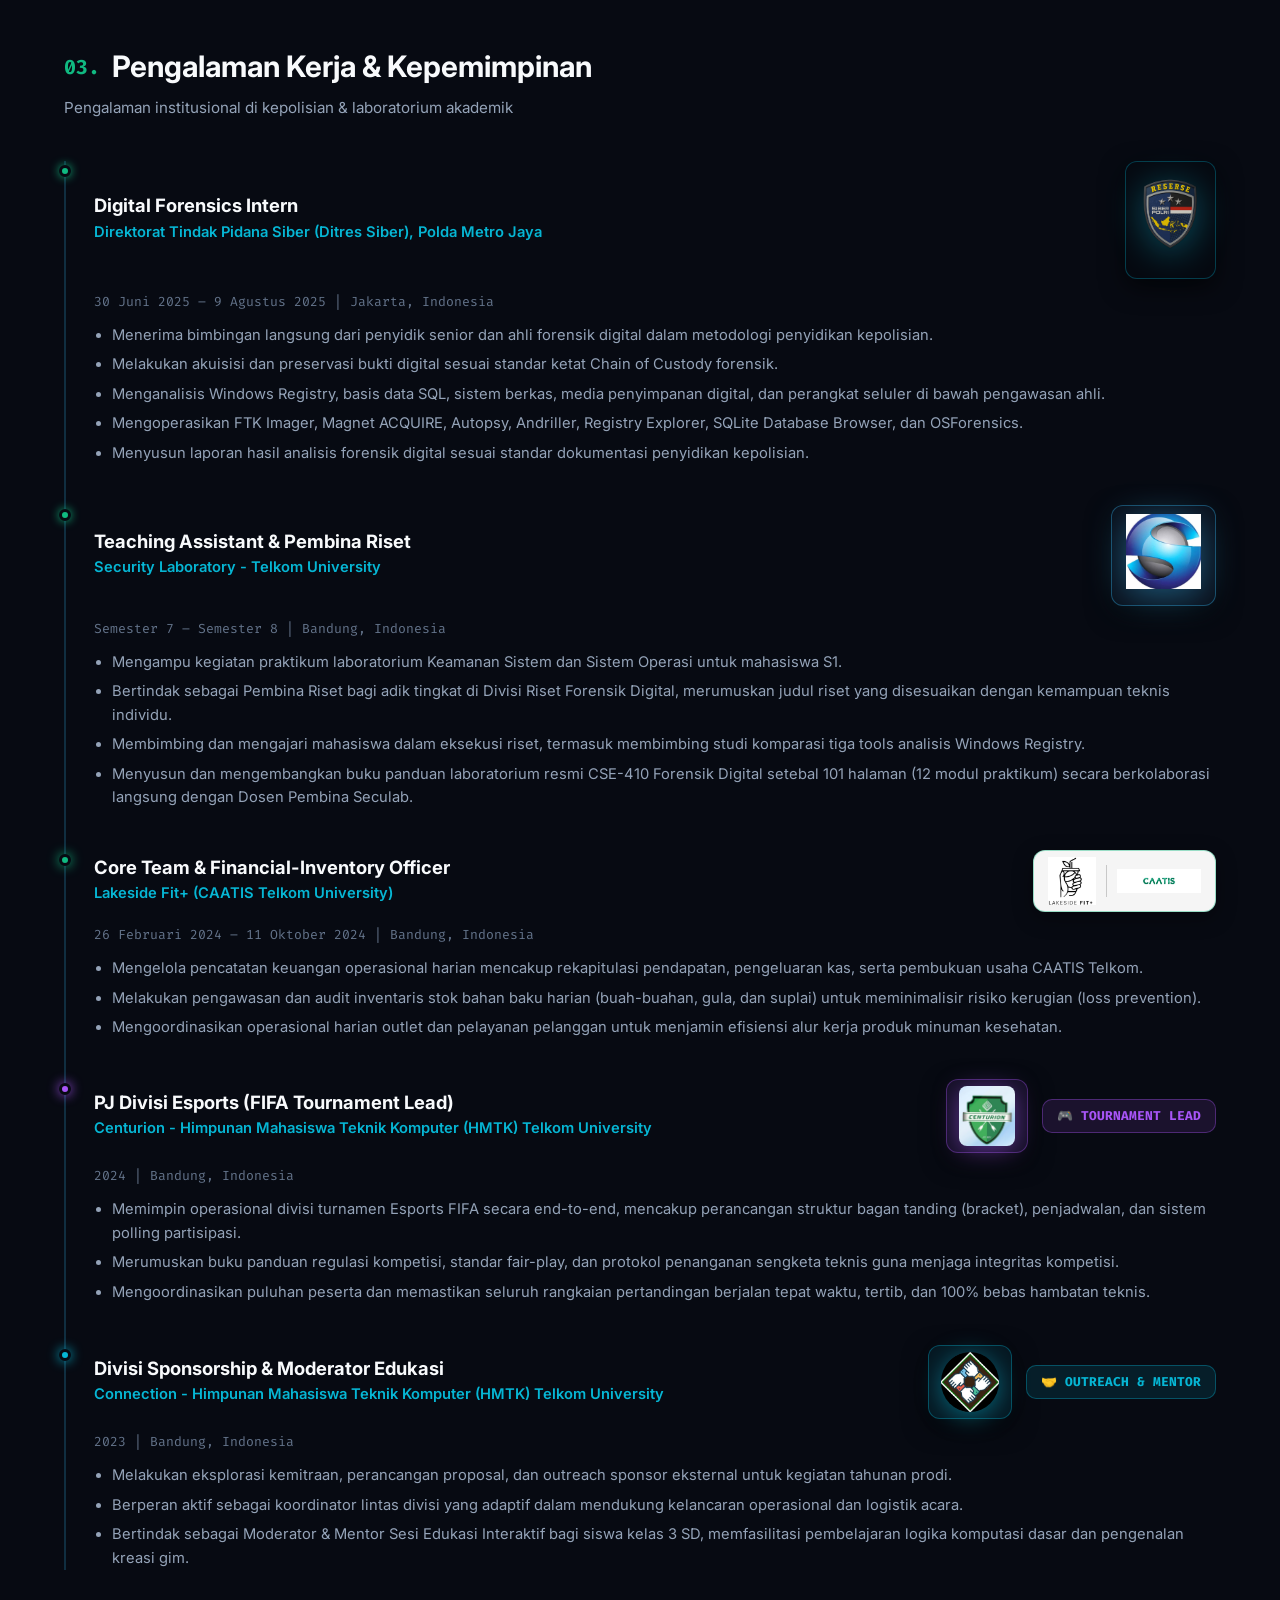
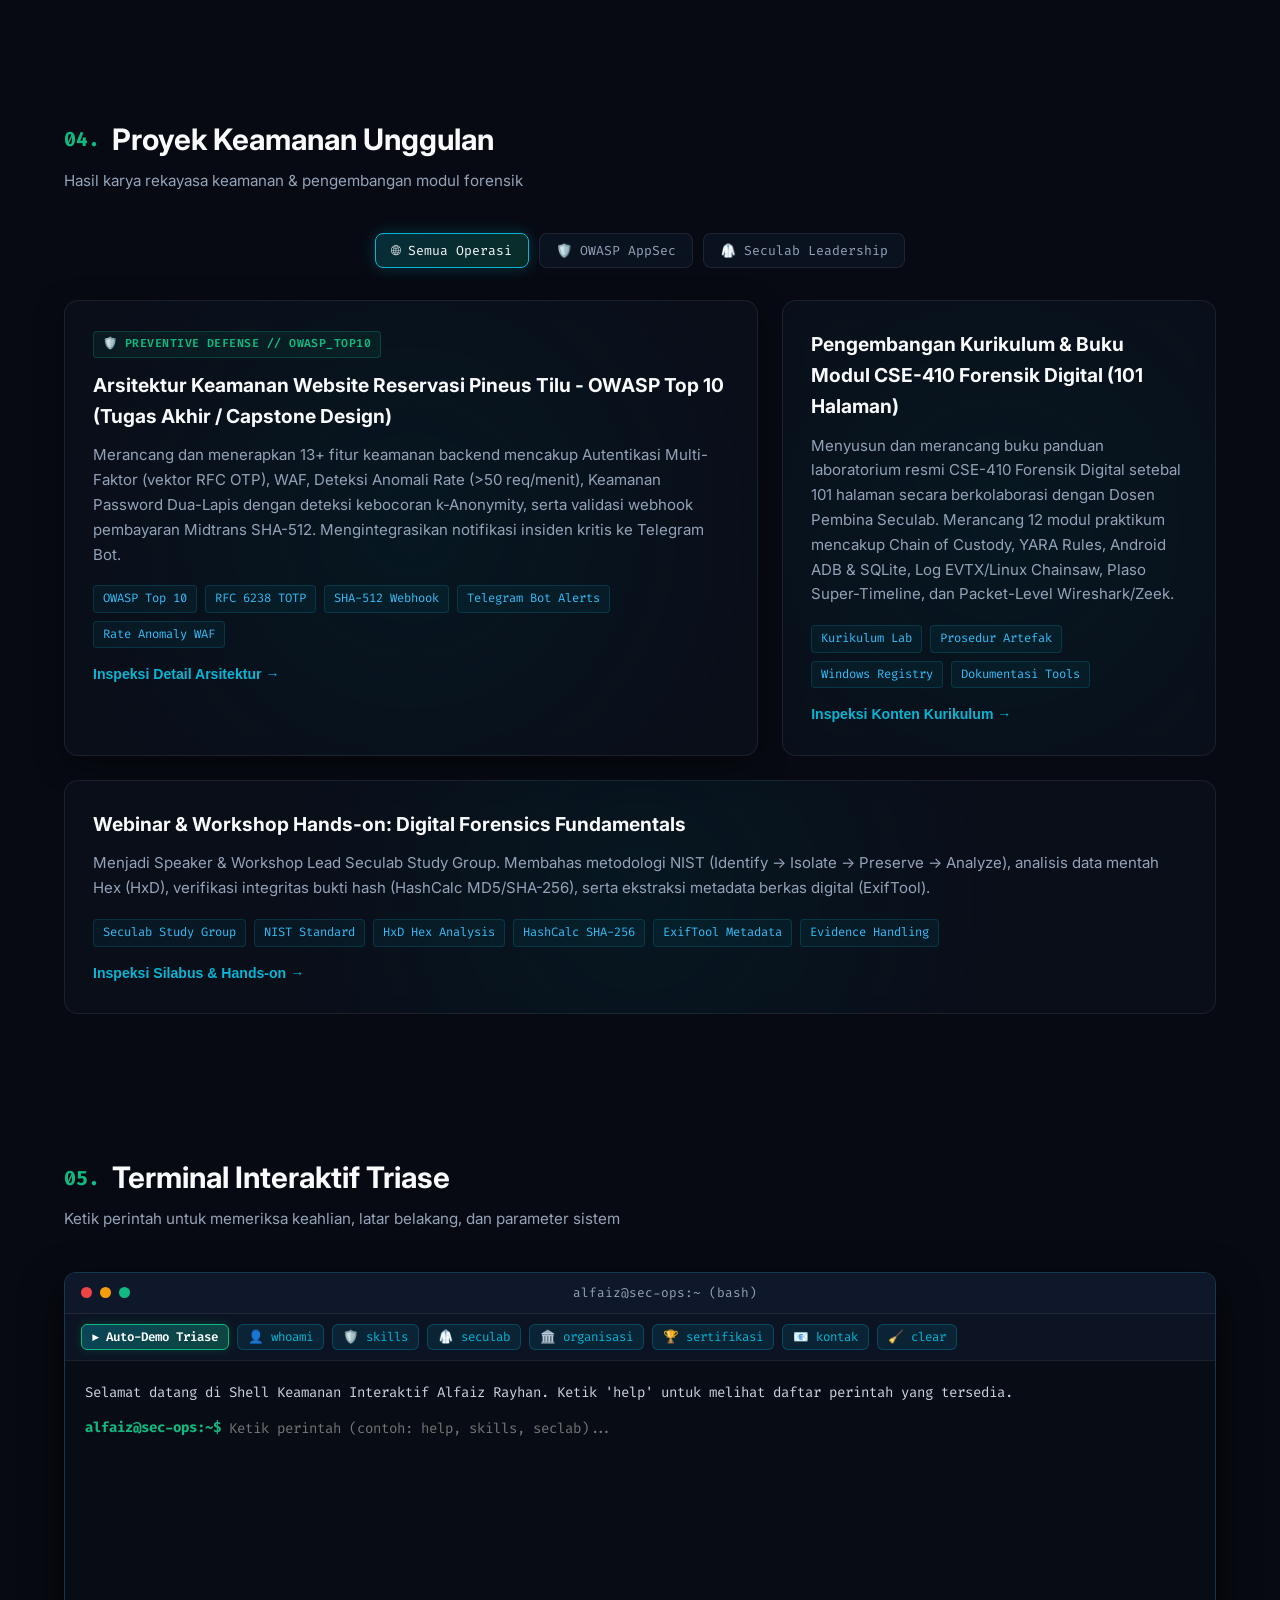
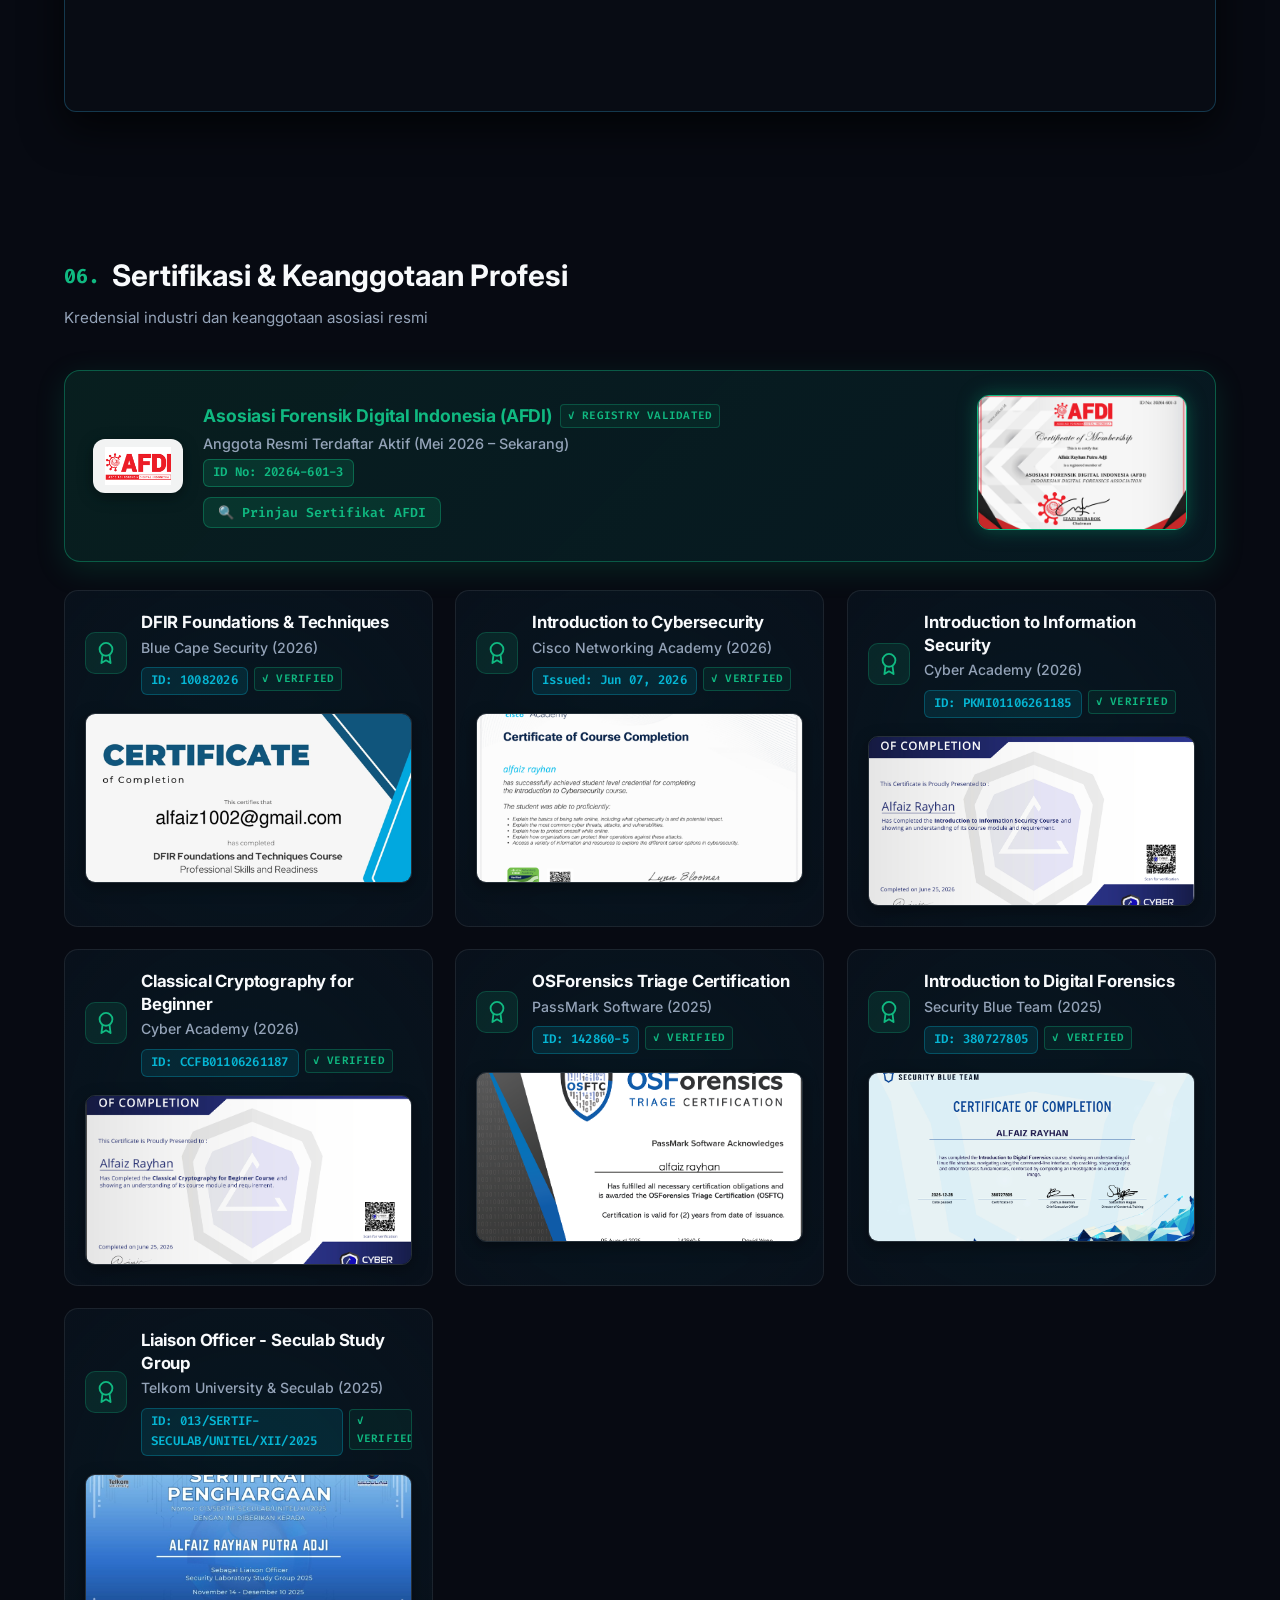
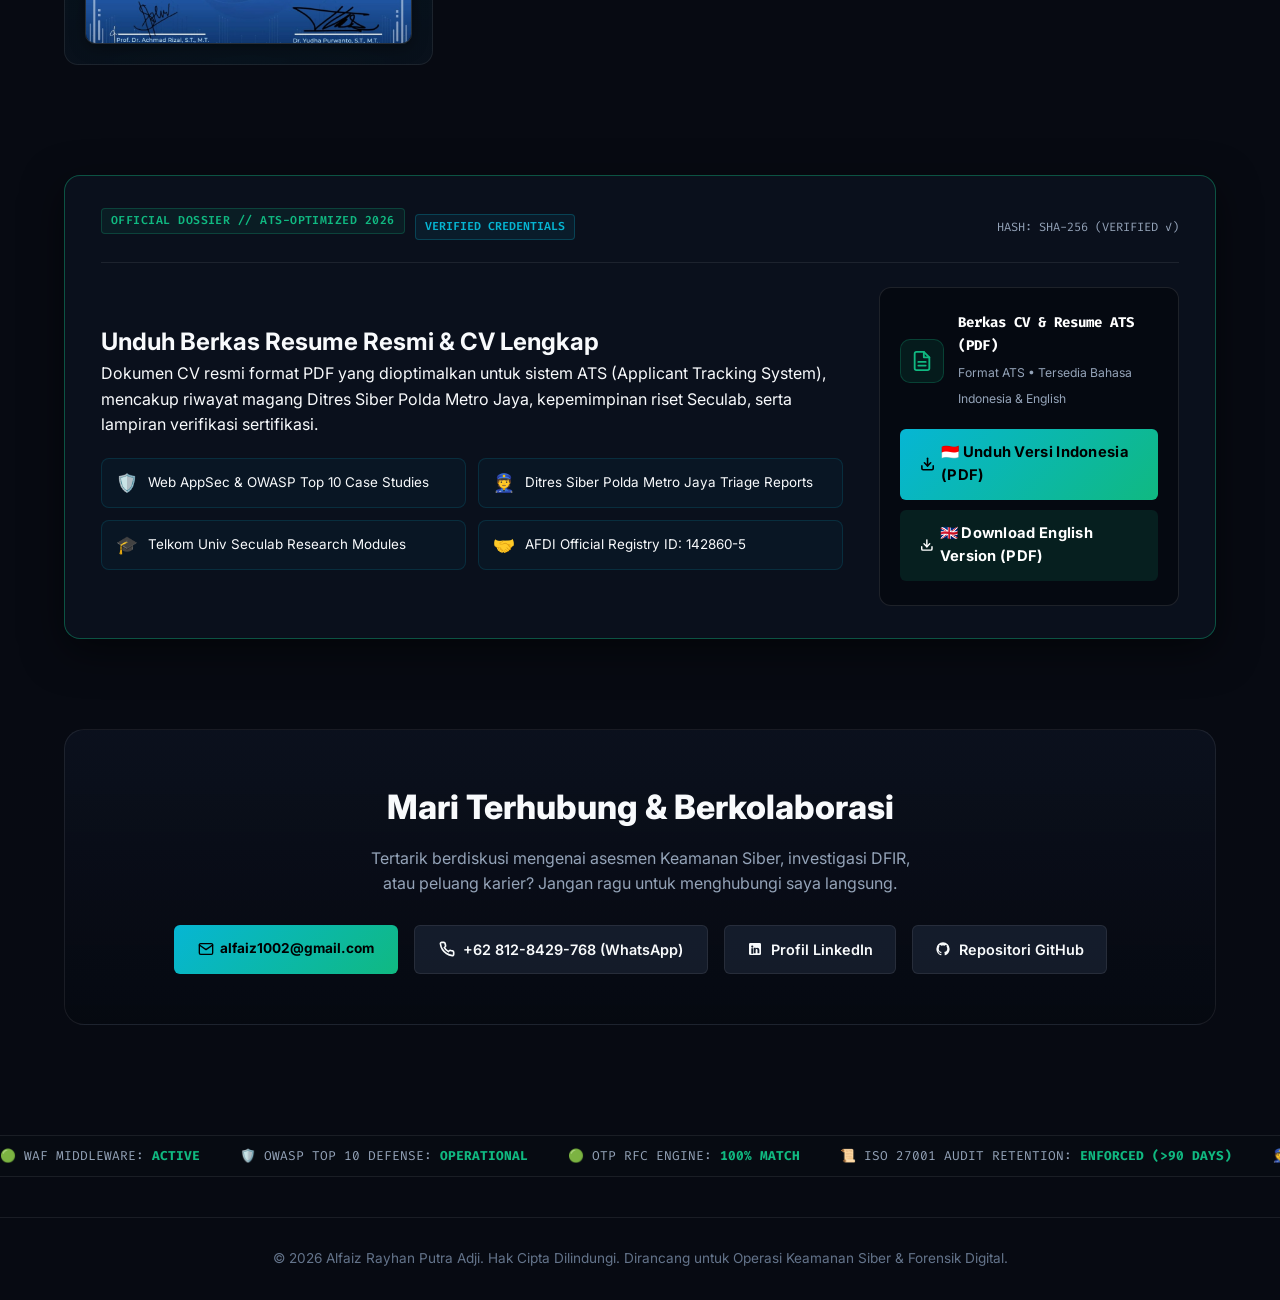
==== commit 0785721a: "fix: remove Web ATS options from dropdown menu to focus on PDF downloads" ====
--- a/index.html
+++ b/index.html
@@ -153,12 +153,6 @@
                   <a href="Resume_ATS_Alfaiz_Rayhan_Putra_Adji_CyberSecurity_DFIR.pdf" target="_blank" class="cv-dropdown-item">
                     <span>🇬🇧</span> <span>English Version (PDF)</span>
                   </a>
-                  <a href="cv_alfaiz_rayhan_id.html" target="_blank" class="cv-dropdown-item">
-                    <span>🌐</span> <span>Web ATS CV (Bahasa Indonesia)</span>
-                  </a>
-                  <a href="cv_alfaiz_rayhan.html" target="_blank" class="cv-dropdown-item">
-                    <span>🌐</span> <span>Web ATS Resume (English)</span>
-                  </a>
                 </div>
               </div>
               <button onclick="openModal('hrd-modal')" class="btn-hrd-quickview" style="background: rgba(16, 185, 129, 0.15); border: 1.5px solid var(--accent-emerald); color: #ffffff; padding: 12px 22px; font-size: 0.9rem; border-radius: 8px; font-weight: 600; cursor: pointer; display: inline-flex; align-items: center; gap: 8px; transition: all 0.25s ease; box-shadow: 0 4px 18px rgba(16, 185, 129, 0.3);">
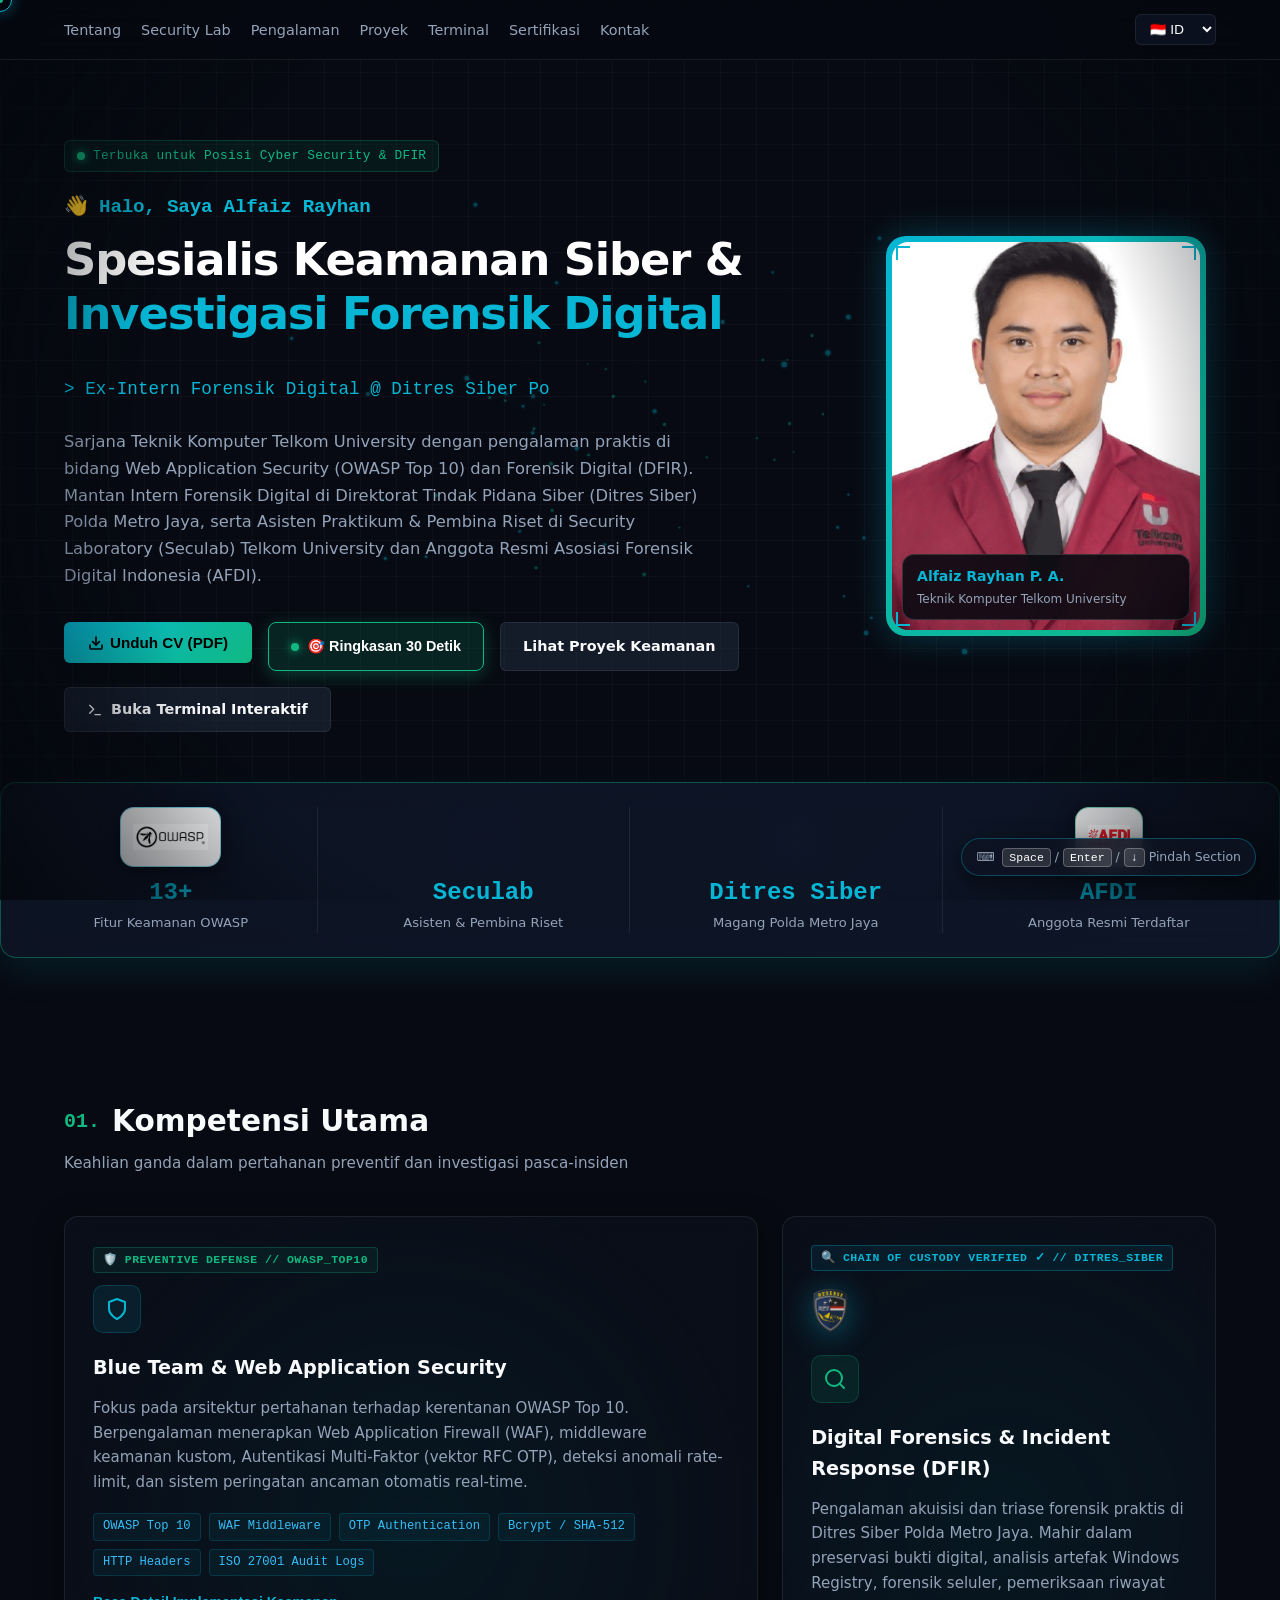
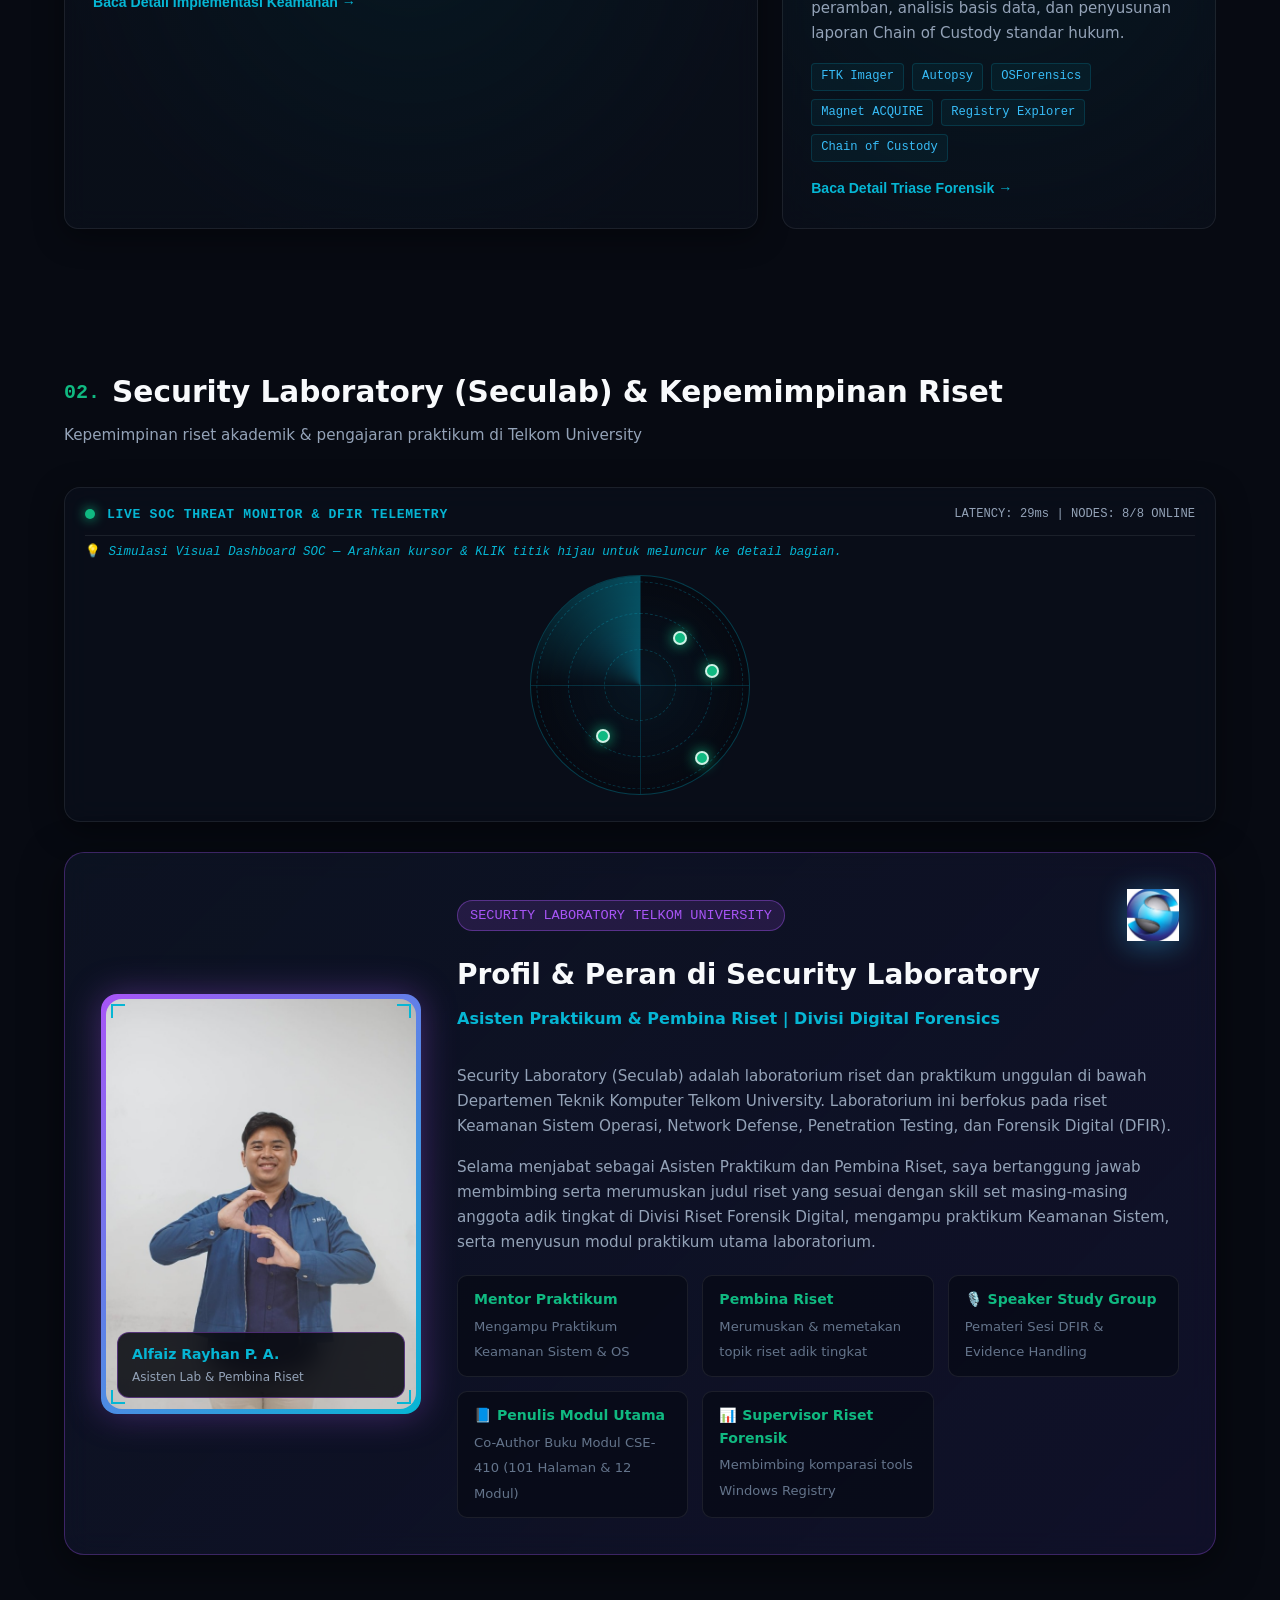
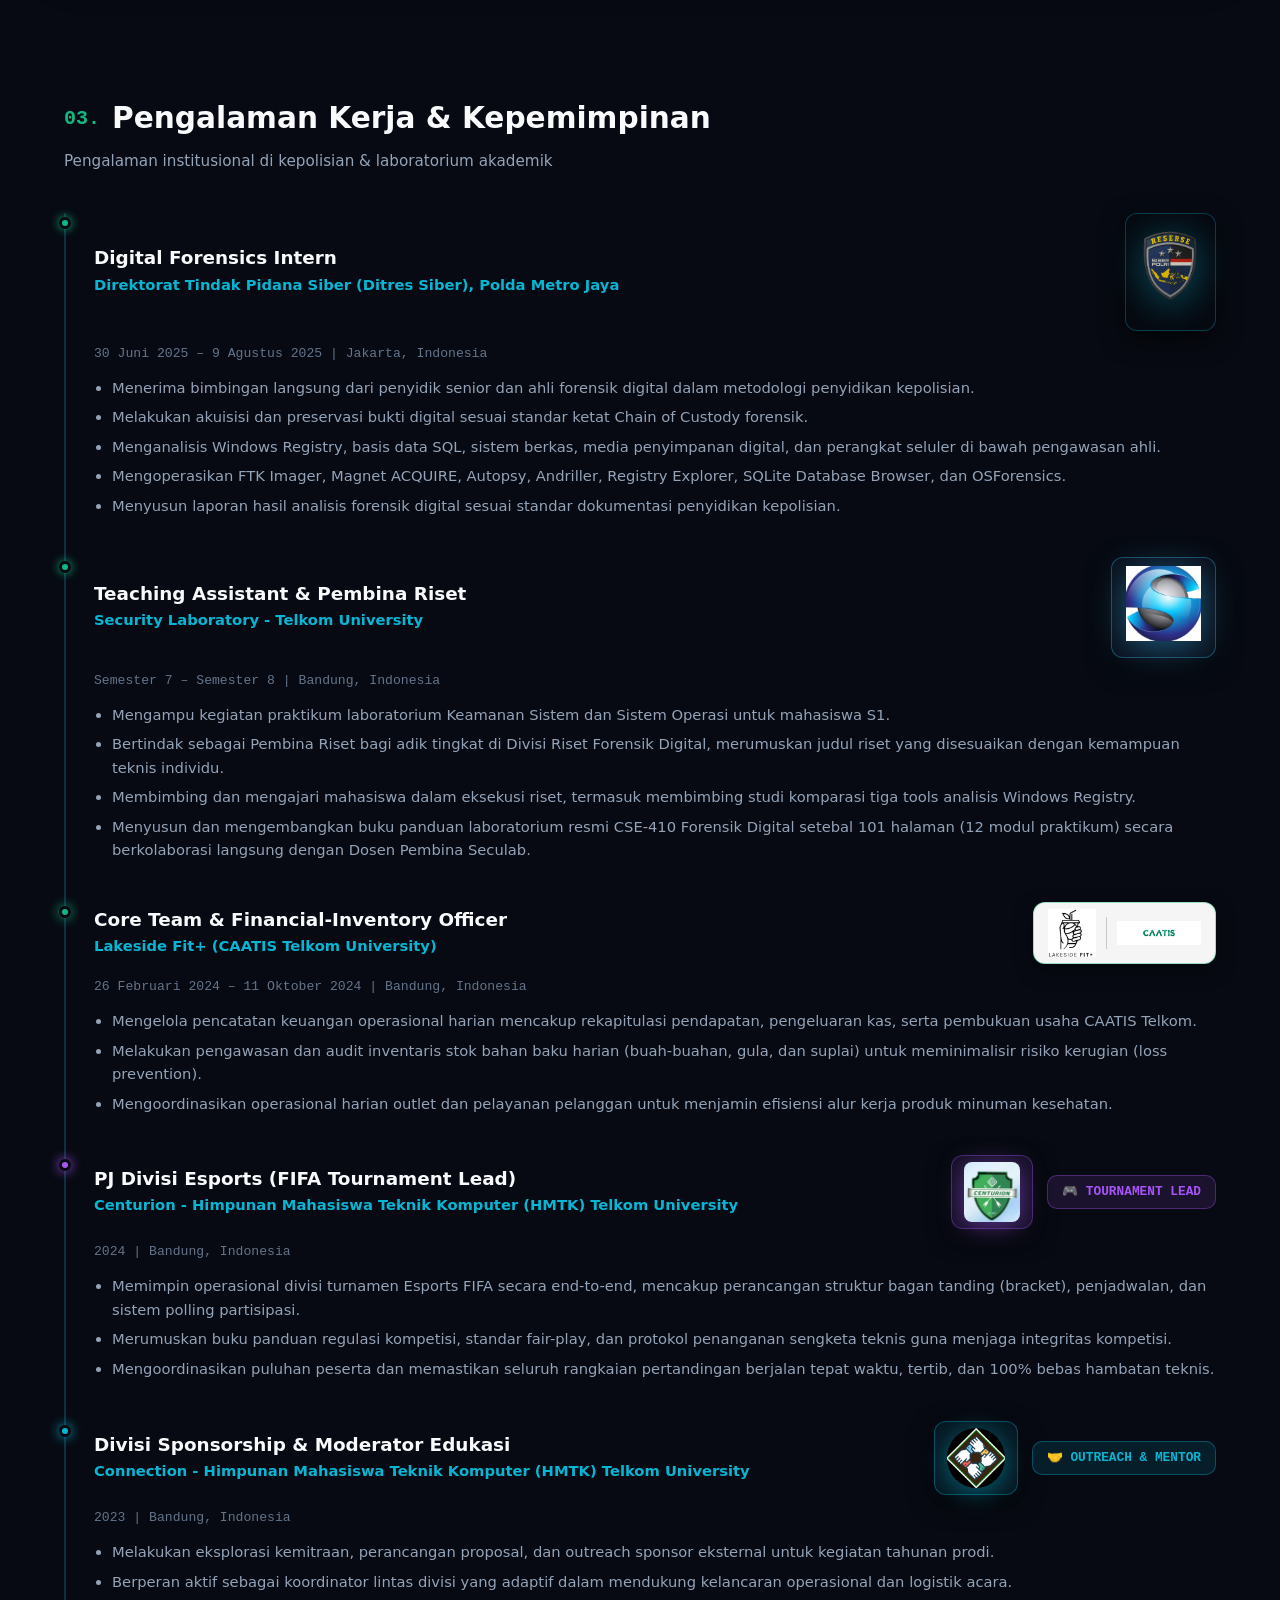
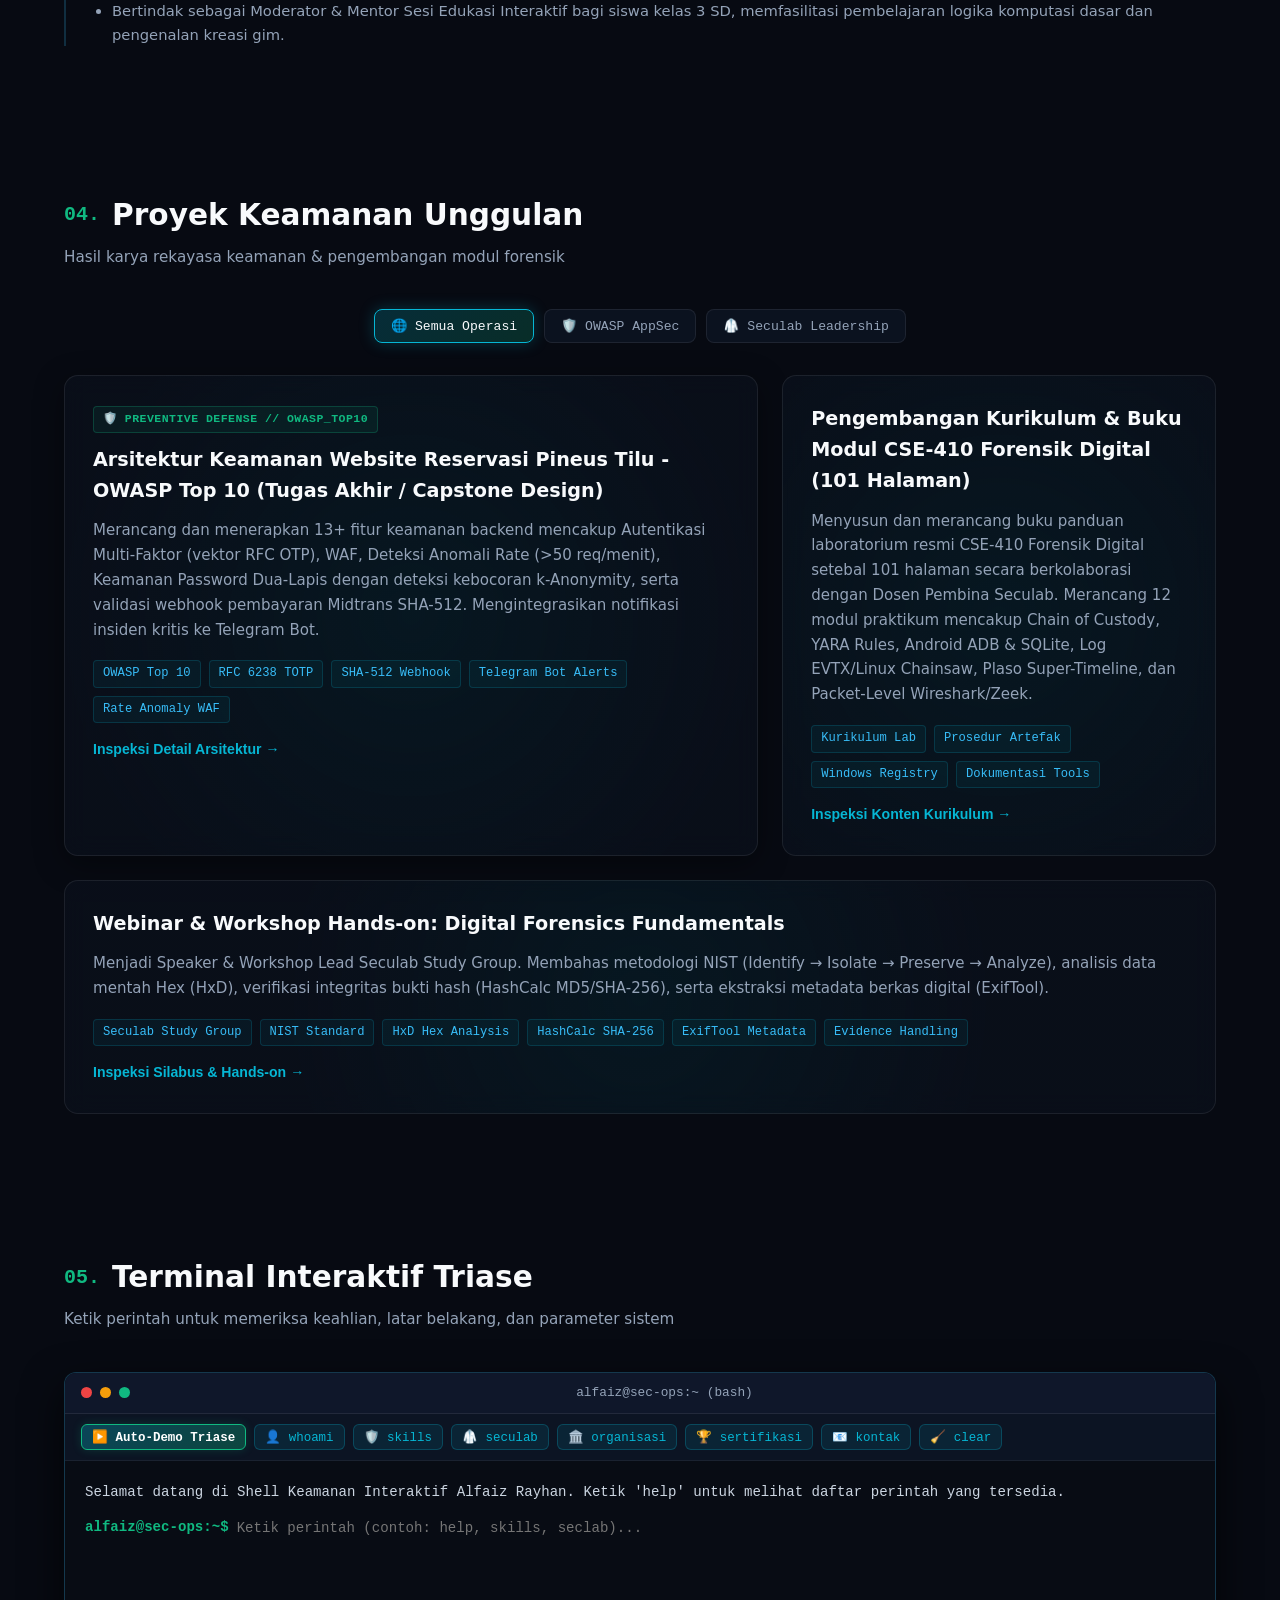
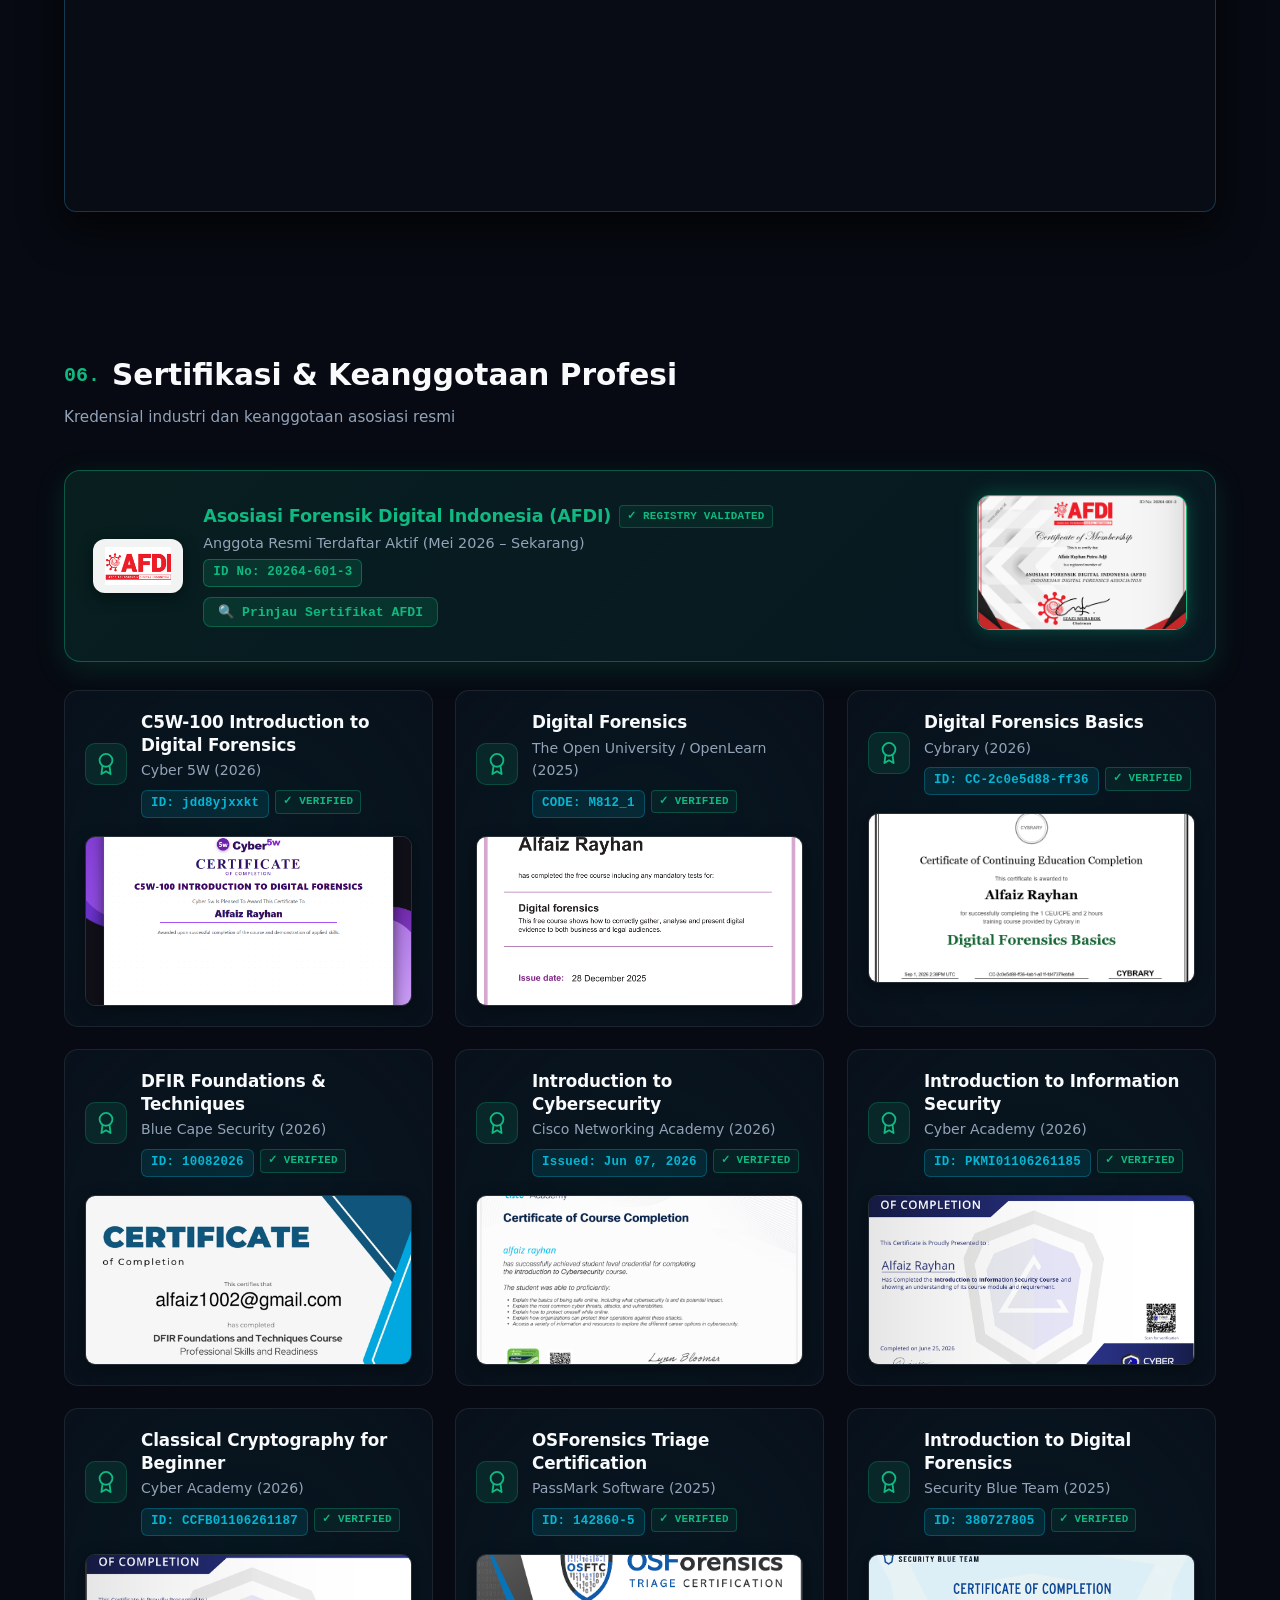
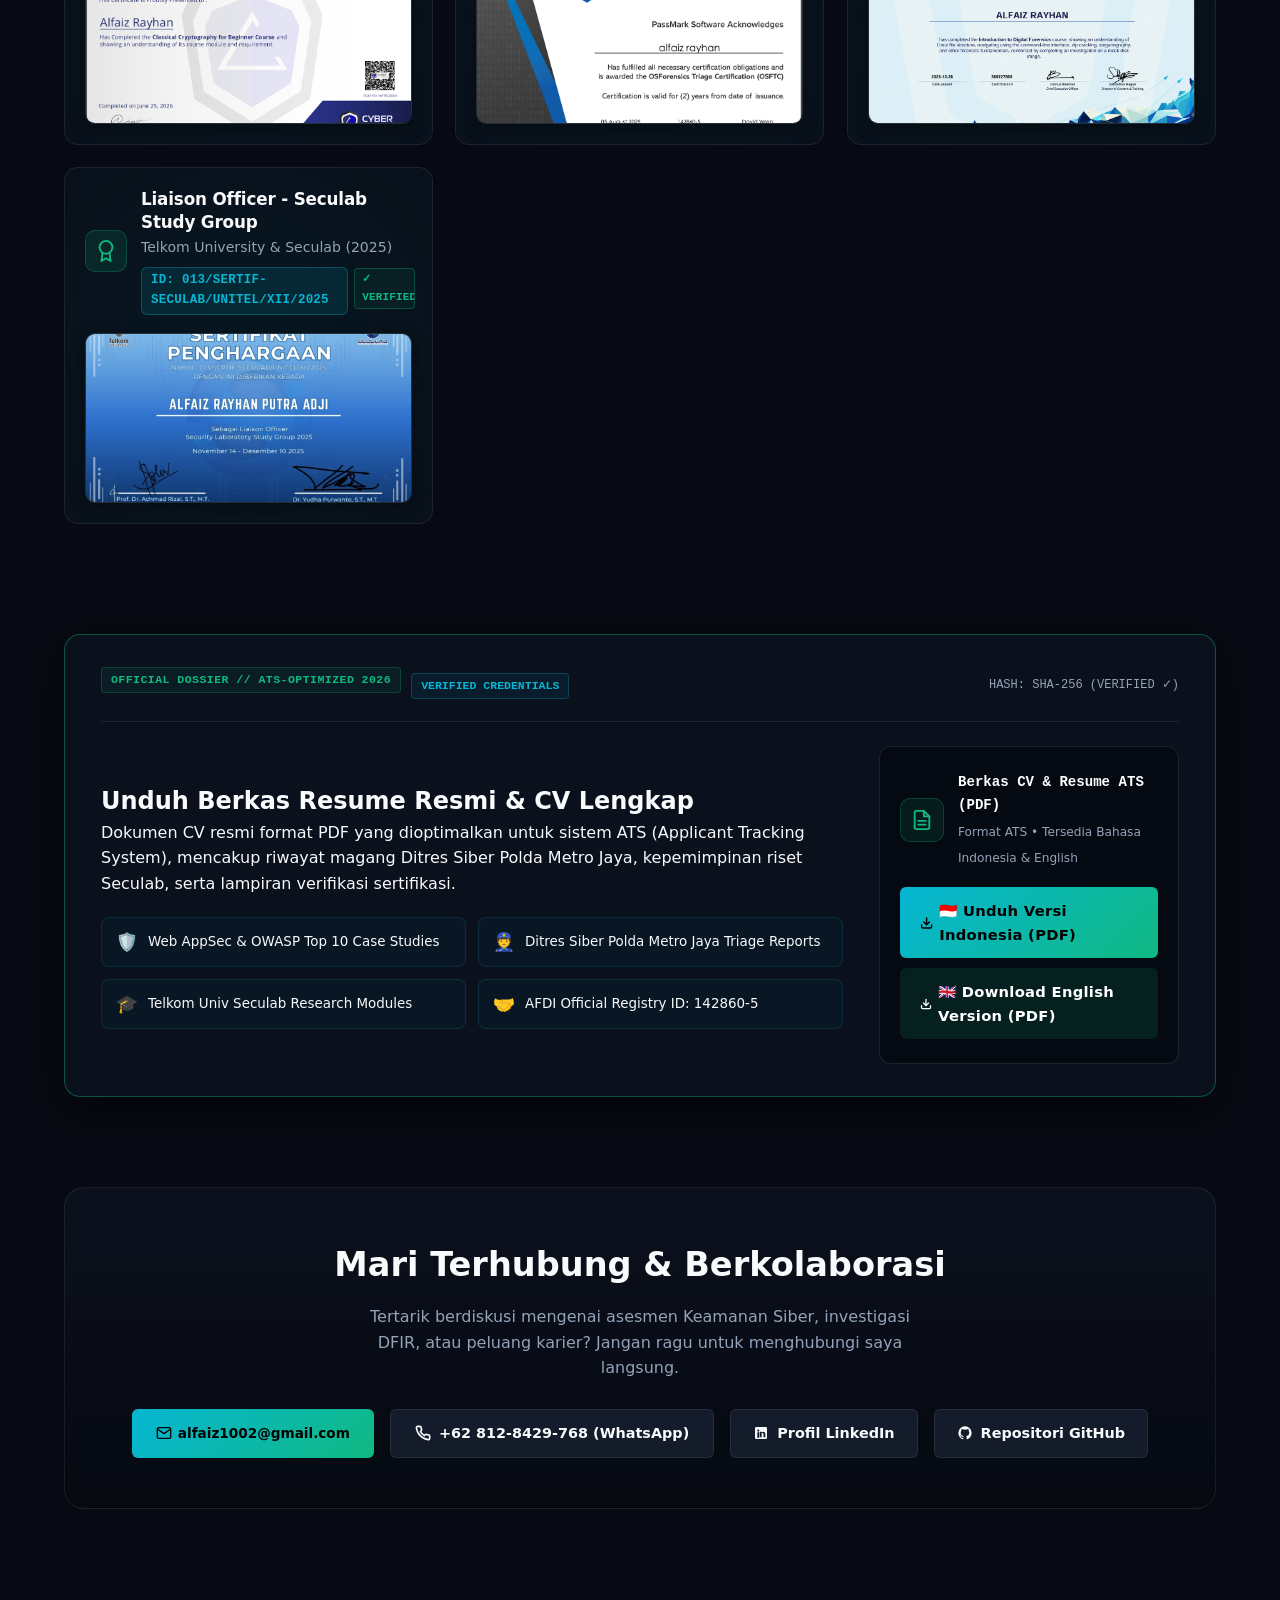
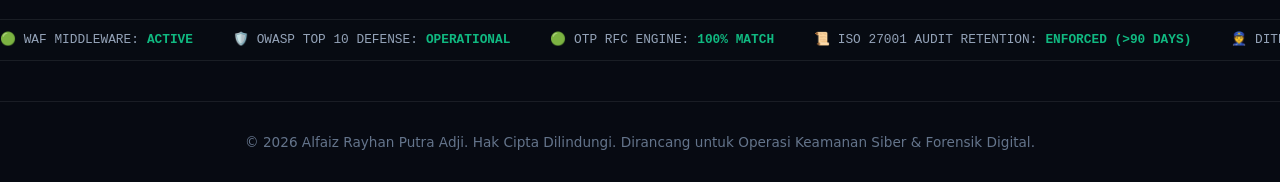
==== commit 2e2dc8d6: "feat: Add Cyber 5W certification, update organization dates, remove browser PDF headers/footers" ====
--- a/index.html
+++ b/index.html
@@ -5,6 +5,20 @@
   <meta charset="UTF-8">
   <meta name="viewport" content="width=device-width, initial-scale=1.0">
   <title>Alfaiz Rayhan | Spesialis Keamanan Siber & Forensik Digital</title>
+
+  <!-- SECURITY HARDENING META TAGS & CSP (OWASP DEFENSE-IN-DEPTH) -->
+  <meta http-equiv="Content-Security-Policy" content="default-src 'self'; script-src 'self' 'unsafe-inline' https://fonts.googleapis.com; style-src 'self' 'unsafe-inline' https://fonts.googleapis.com; font-src 'self' https://fonts.gstatic.com data:; img-src 'self' data: https:; connect-src 'self'; frame-ancestors 'none';">
+  <meta http-equiv="X-Content-Type-Options" content="nosniff">
+  <meta http-equiv="X-Frame-Options" content="DENY">
+  <meta name="referrer" content="strict-origin-when-cross-origin">
+  <meta http-equiv="Permissions-Policy" content="camera=(), microphone=(), geolocation=(), payment=()">
+
+  <!-- ANTI-CLICKJACKING FRAME-KILLER SCRIPT -->
+  <script>
+    if (window.top !== window.self) {
+      window.top.location = window.self.location;
+    }
+  </script>
 
   <!-- SEO & Open Graph Meta Tags -->
   <meta name="description"
@@ -147,10 +161,10 @@
                   <span data-i18n="btnDownloadCV">Unduh CV (PDF) ▾</span>
                 </button>
                 <div id="cv-dropdown-menu" class="cv-dropdown-menu">
-                  <a href="CV_ATS_Alfaiz_Rayhan_Putra_Adji_CyberSecurity.pdf" target="_blank" class="cv-dropdown-item">
+                  <a href="CV_ATS_Alfaiz_Rayhan_Putra_Adji_CyberSecurity.pdf" target="_blank" rel="noopener noreferrer" class="cv-dropdown-item">
                     <span>🇮🇩</span> <span>Versi Bahasa Indonesia (PDF)</span>
                   </a>
-                  <a href="Resume_ATS_Alfaiz_Rayhan_Putra_Adji_CyberSecurity_DFIR.pdf" target="_blank" class="cv-dropdown-item">
+                  <a href="Resume_ATS_Alfaiz_Rayhan_Putra_Adji_CyberSecurity_DFIR.pdf" target="_blank" rel="noopener noreferrer" class="cv-dropdown-item">
                     <span>🇬🇧</span> <span>English Version (PDF)</span>
                   </a>
                 </div>
@@ -538,7 +552,7 @@
                 </div>
               </div>
             </div>
-            <div class="timeline-date" data-i18n="exp3Date">2024 | Telkom University, Bandung</div>
+            <div class="timeline-date" data-i18n="exp3Date">25 April – Mei 2025 | Telkom University, Bandung</div>
             <ul class="timeline-bullets">
               <li data-i18n="exp3Bullet1">Memimpin operasional divisi turnamen Esports FIFA secara end-to-end, mencakup
                 perancangan struktur bagan tanding (bracket), penjadwalan, dan sistem polling partisipasi.</li>
@@ -571,7 +585,7 @@
                 </div>
               </div>
             </div>
-            <div class="timeline-date" data-i18n="exp4Date">2023 | Telkom University, Bandung</div>
+            <div class="timeline-date" data-i18n="exp4Date">Desember 2023 – Oktober 2024 | Telkom University, Bandung</div>
             <ul class="timeline-bullets">
               <li data-i18n="exp4Bullet1">Melakukan eksplorasi kemitraan, perancangan proposal, dan outreach sponsor
                 eksternal untuk kegiatan tahunan prodi.</li>
@@ -766,6 +780,72 @@
 
         <div class="cert-grid">
           <div class="cert-card"
+            onclick="openCertModal('images/cert_cyber5w.png', 'Cyber 5W - C5W-100 Introduction to Digital Forensics', event)">
+            <div class="cert-card-header">
+              <div class="cert-icon">
+                <svg aria-hidden="true" width="22" height="22" viewBox="0 0 24 24" fill="none" stroke="currentColor"
+                  stroke-width="2" stroke-linecap="round" stroke-linejoin="round">
+                  <circle cx="12" cy="8" r="7" />
+                  <polyline points="8.21 13.89 7 23 12 20 17 23 15.79 13.88" />
+                </svg>
+              </div>
+              <div>
+                <div class="cert-name">C5W-100 Introduction to Digital Forensics</div>
+                <div class="cert-issuer">Cyber 5W (2026)</div>
+                <div style="display: flex; gap: 6px; align-items: center; margin-top: 4px;">
+                  <div class="cert-id-badge">ID: jdd8yjxxkt</div>
+                  <div class="cert-verify-tag">✓ VERIFIED</div>
+                </div>
+              </div>
+            </div>
+            <img src="images/cert_cyber5w.png" alt="Sertifikat Cyber 5W C5W-100 Introduction to Digital Forensics" class="cert-img-preview">
+          </div>
+
+          <div class="cert-card"
+            onclick="openCertModal('images/cert_openlearn.png', 'The Open University (OpenLearn) - Digital Forensics (M812_1)', event)">
+            <div class="cert-card-header">
+              <div class="cert-icon">
+                <svg aria-hidden="true" width="22" height="22" viewBox="0 0 24 24" fill="none" stroke="currentColor"
+                  stroke-width="2" stroke-linecap="round" stroke-linejoin="round">
+                  <circle cx="12" cy="8" r="7" />
+                  <polyline points="8.21 13.89 7 23 12 20 17 23 15.79 13.88" />
+                </svg>
+              </div>
+              <div>
+                <div class="cert-name">Digital Forensics</div>
+                <div class="cert-issuer">The Open University / OpenLearn (2025)</div>
+                <div style="display: flex; gap: 6px; align-items: center; margin-top: 4px;">
+                  <div class="cert-id-badge">CODE: M812_1</div>
+                  <div class="cert-verify-tag">✓ VERIFIED</div>
+                </div>
+              </div>
+            </div>
+            <img src="images/cert_openlearn.png" alt="Sertifikat OpenLearn Digital Forensics The Open University" class="cert-img-preview">
+          </div>
+
+          <div class="cert-card"
+            onclick="openCertModal('images/cert_cybrary.png', 'Cybrary - Digital Forensics Basics', event)">
+            <div class="cert-card-header">
+              <div class="cert-icon">
+                <svg aria-hidden="true" width="22" height="22" viewBox="0 0 24 24" fill="none" stroke="currentColor"
+                  stroke-width="2" stroke-linecap="round" stroke-linejoin="round">
+                  <circle cx="12" cy="8" r="7" />
+                  <polyline points="8.21 13.89 7 23 12 20 17 23 15.79 13.88" />
+                </svg>
+              </div>
+              <div>
+                <div class="cert-name">Digital Forensics Basics</div>
+                <div class="cert-issuer">Cybrary (2026)</div>
+                <div style="display: flex; gap: 6px; align-items: center; margin-top: 4px;">
+                  <div class="cert-id-badge">ID: CC-2c0e5d88-ff36</div>
+                  <div class="cert-verify-tag">✓ VERIFIED</div>
+                </div>
+              </div>
+            </div>
+            <img src="images/cert_cybrary.png" alt="Sertifikat Cybrary Digital Forensics Basics" class="cert-img-preview">
+          </div>
+
+          <div class="cert-card"
             onclick="openCertModal('images/cert_bluecape.png', 'Blue Cape Security - DFIR Foundations and Techniques', event)">
             <div class="cert-card-header">
               <div class="cert-icon">
@@ -982,7 +1062,7 @@
               </div>
               
               <div class="dossier-download-group" style="display: flex; flex-direction: column; gap: 10px; width: 100%;">
-                <a href="CV_ATS_Alfaiz_Rayhan_Putra_Adji_CyberSecurity.pdf" target="_blank" class="btn-cta btn-dossier-clean" style="text-decoration: none;">
+                <a href="CV_ATS_Alfaiz_Rayhan_Putra_Adji_CyberSecurity.pdf" target="_blank" rel="noopener noreferrer" class="btn-cta btn-dossier-clean" style="text-decoration: none;">
                   <svg aria-hidden="true" width="18" height="18" viewBox="0 0 24 24" fill="none" stroke="currentColor"
                     stroke-width="2.5" stroke-linecap="round" stroke-linejoin="round">
                     <path d="M21 15v4a2 2 0 0 1-2 2H5a2 2 0 0 1-2-2v-4" />
@@ -991,7 +1071,7 @@
                   </svg>
                   <span data-i18n="btnDownloadId">🇮🇩 Unduh Versi Indonesia (PDF)</span>
                 </a>
-                <a href="Resume_ATS_Alfaiz_Rayhan_Putra_Adji_CyberSecurity_DFIR.pdf" target="_blank" class="btn-cta btn-dossier-clean" style="background: rgba(16, 185, 129, 0.12); border-color: rgba(16, 185, 129, 0.4); color: #ffffff; text-decoration: none;">
+                <a href="Resume_ATS_Alfaiz_Rayhan_Putra_Adji_CyberSecurity_DFIR.pdf" target="_blank" rel="noopener noreferrer" class="btn-cta btn-dossier-clean" style="background: rgba(16, 185, 129, 0.12); border-color: rgba(16, 185, 129, 0.4); color: #ffffff; text-decoration: none;">
                   <svg aria-hidden="true" width="18" height="18" viewBox="0 0 24 24" fill="none" stroke="currentColor"
                     stroke-width="2.5" stroke-linecap="round" stroke-linejoin="round">
                     <path d="M21 15v4a2 2 0 0 1-2 2H5a2 2 0 0 1-2-2v-4" />
@@ -1030,7 +1110,7 @@
               alfaiz1002@gmail.com
             </a>
 
-            <a href="https://wa.me/628128429768" target="_blank" rel="noopener" class="btn-secondary" style="padding: 12px 24px;"
+            <a href="https://wa.me/628128429768" target="_blank" rel="noopener noreferrer" class="btn-secondary" style="padding: 12px 24px;"
               onclick="copyContactText('08128429768', 'Nomor WhatsApp/HP', event)">
               <!-- Icon Phone / WhatsApp -->
               <svg aria-hidden="true" width="16" height="16" viewBox="0 0 24 24" fill="none" stroke="currentColor"
@@ -1040,7 +1120,7 @@
               +62 812-8429-768 (WhatsApp)
             </a>
 
-            <a href="https://www.linkedin.com/in/alfaiz-rayhan/" target="_blank" rel="noopener" class="btn-secondary">
+            <a href="https://www.linkedin.com/in/alfaiz-rayhan/" target="_blank" rel="noopener noreferrer" class="btn-secondary">
               <!-- Icon LinkedIn -->
               <svg aria-hidden="true" width="16" height="16" viewBox="0 0 24 24" fill="currentColor">
                 <path
@@ -1049,7 +1129,7 @@
               Profil LinkedIn
             </a>
 
-            <a href="https://github.com/alfaiz1002" target="_blank" rel="noopener" class="btn-secondary">
+            <a href="https://github.com/alfaiz1002" target="_blank" rel="noopener noreferrer" class="btn-secondary">
               <!-- Icon GitHub -->
               <svg aria-hidden="true" width="16" height="16" viewBox="0 0 24 24" fill="currentColor">
                 <path
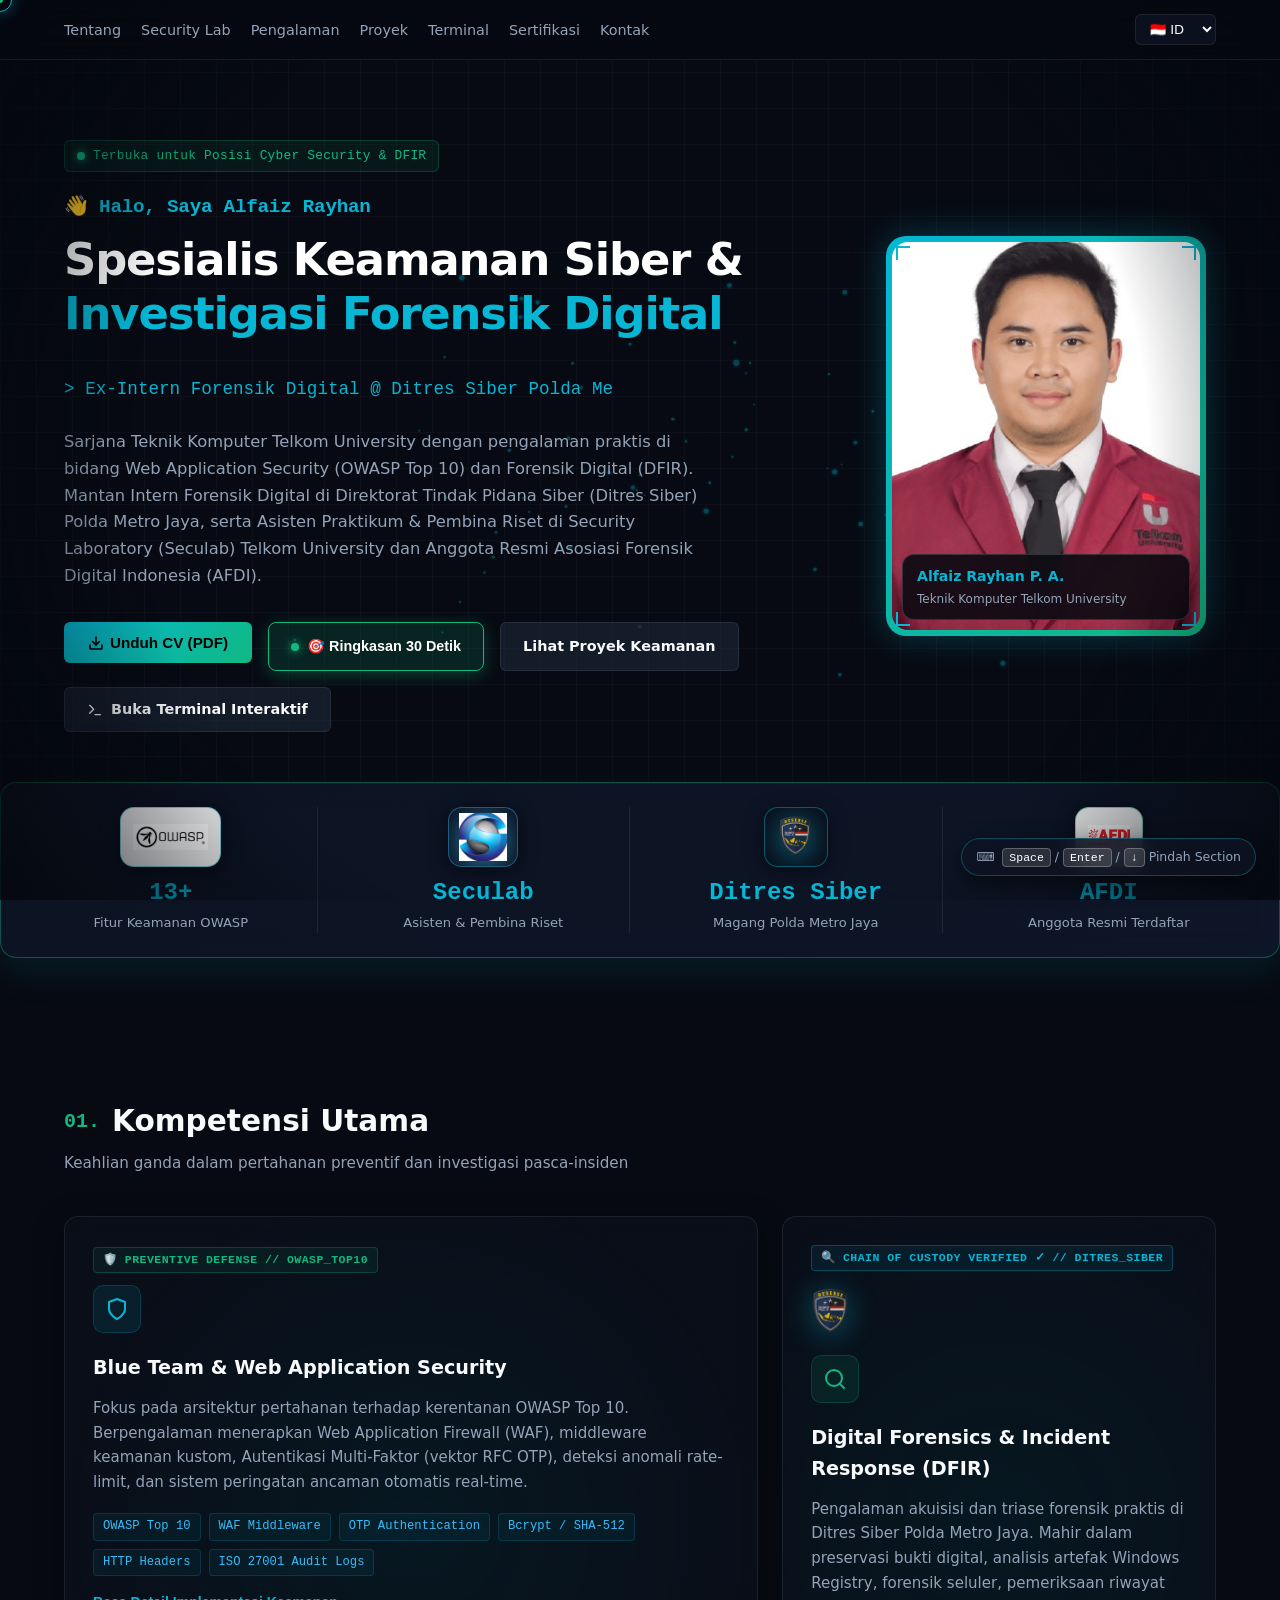
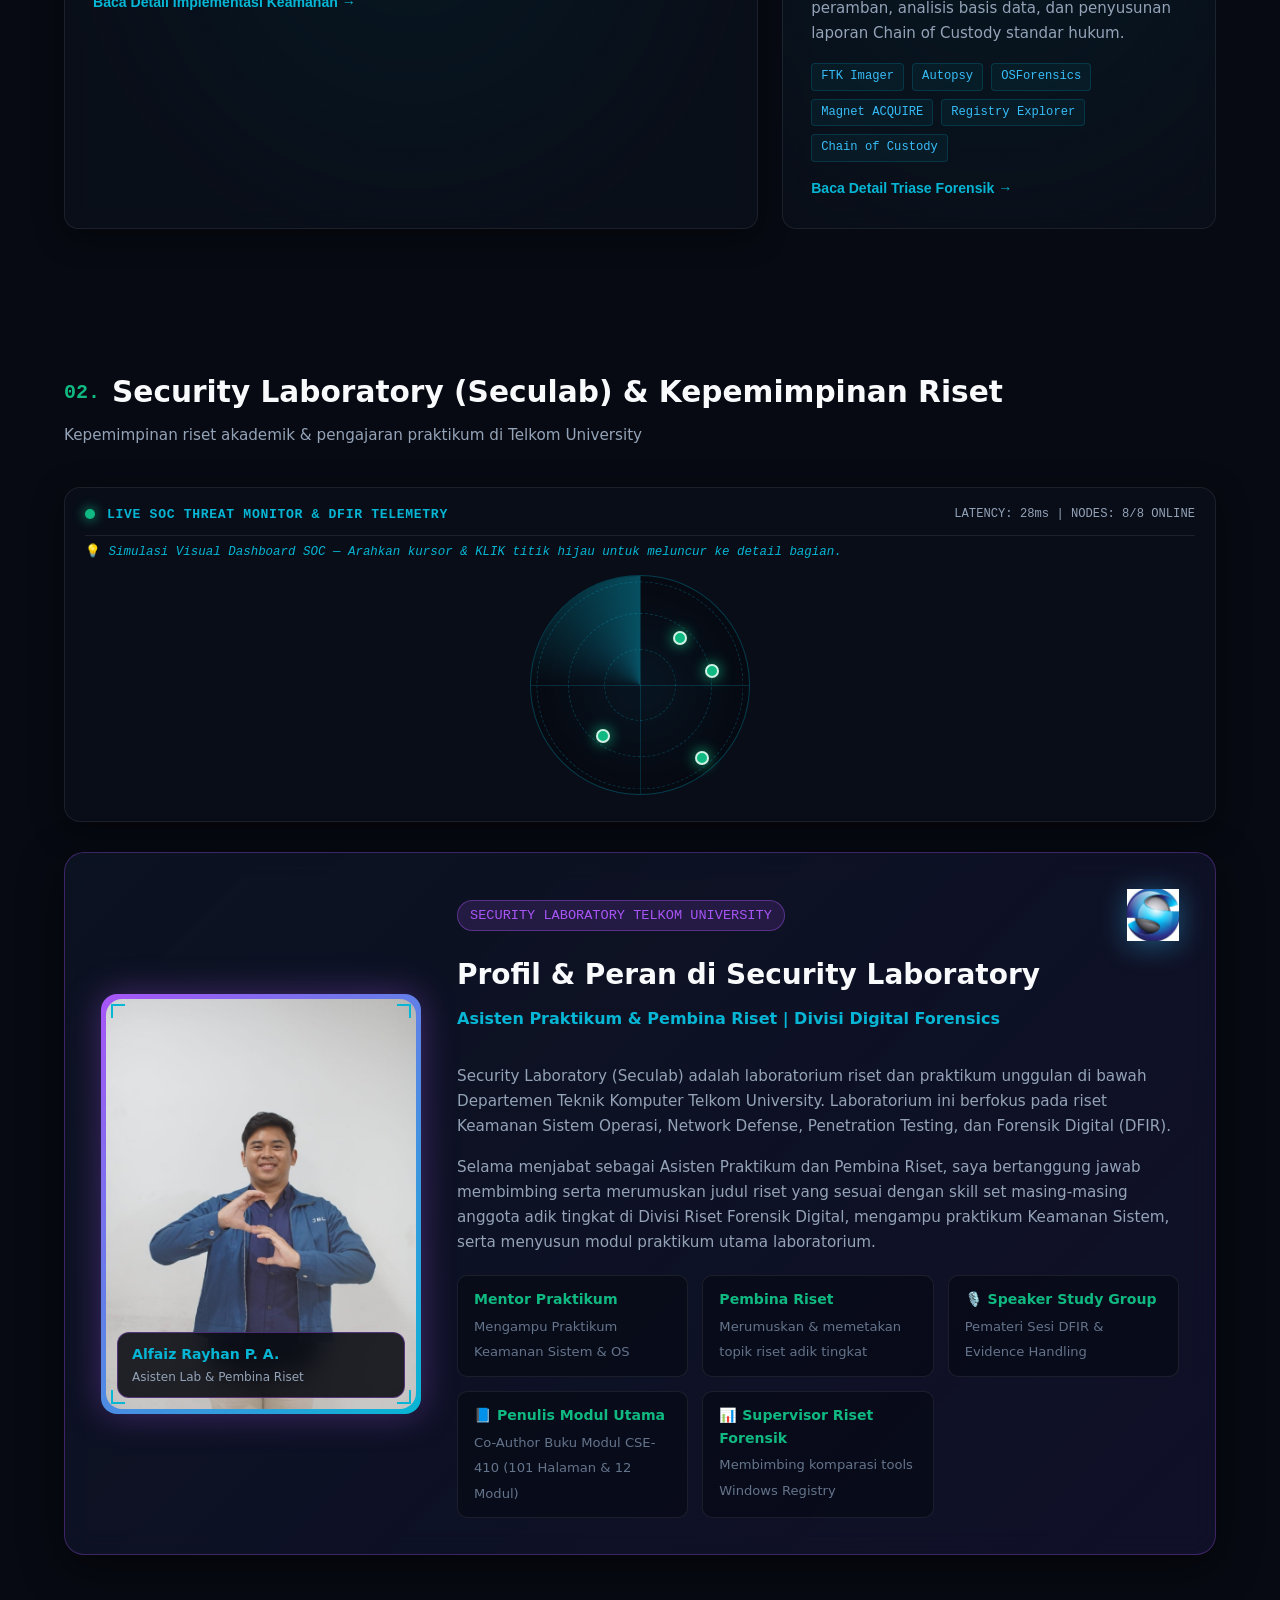
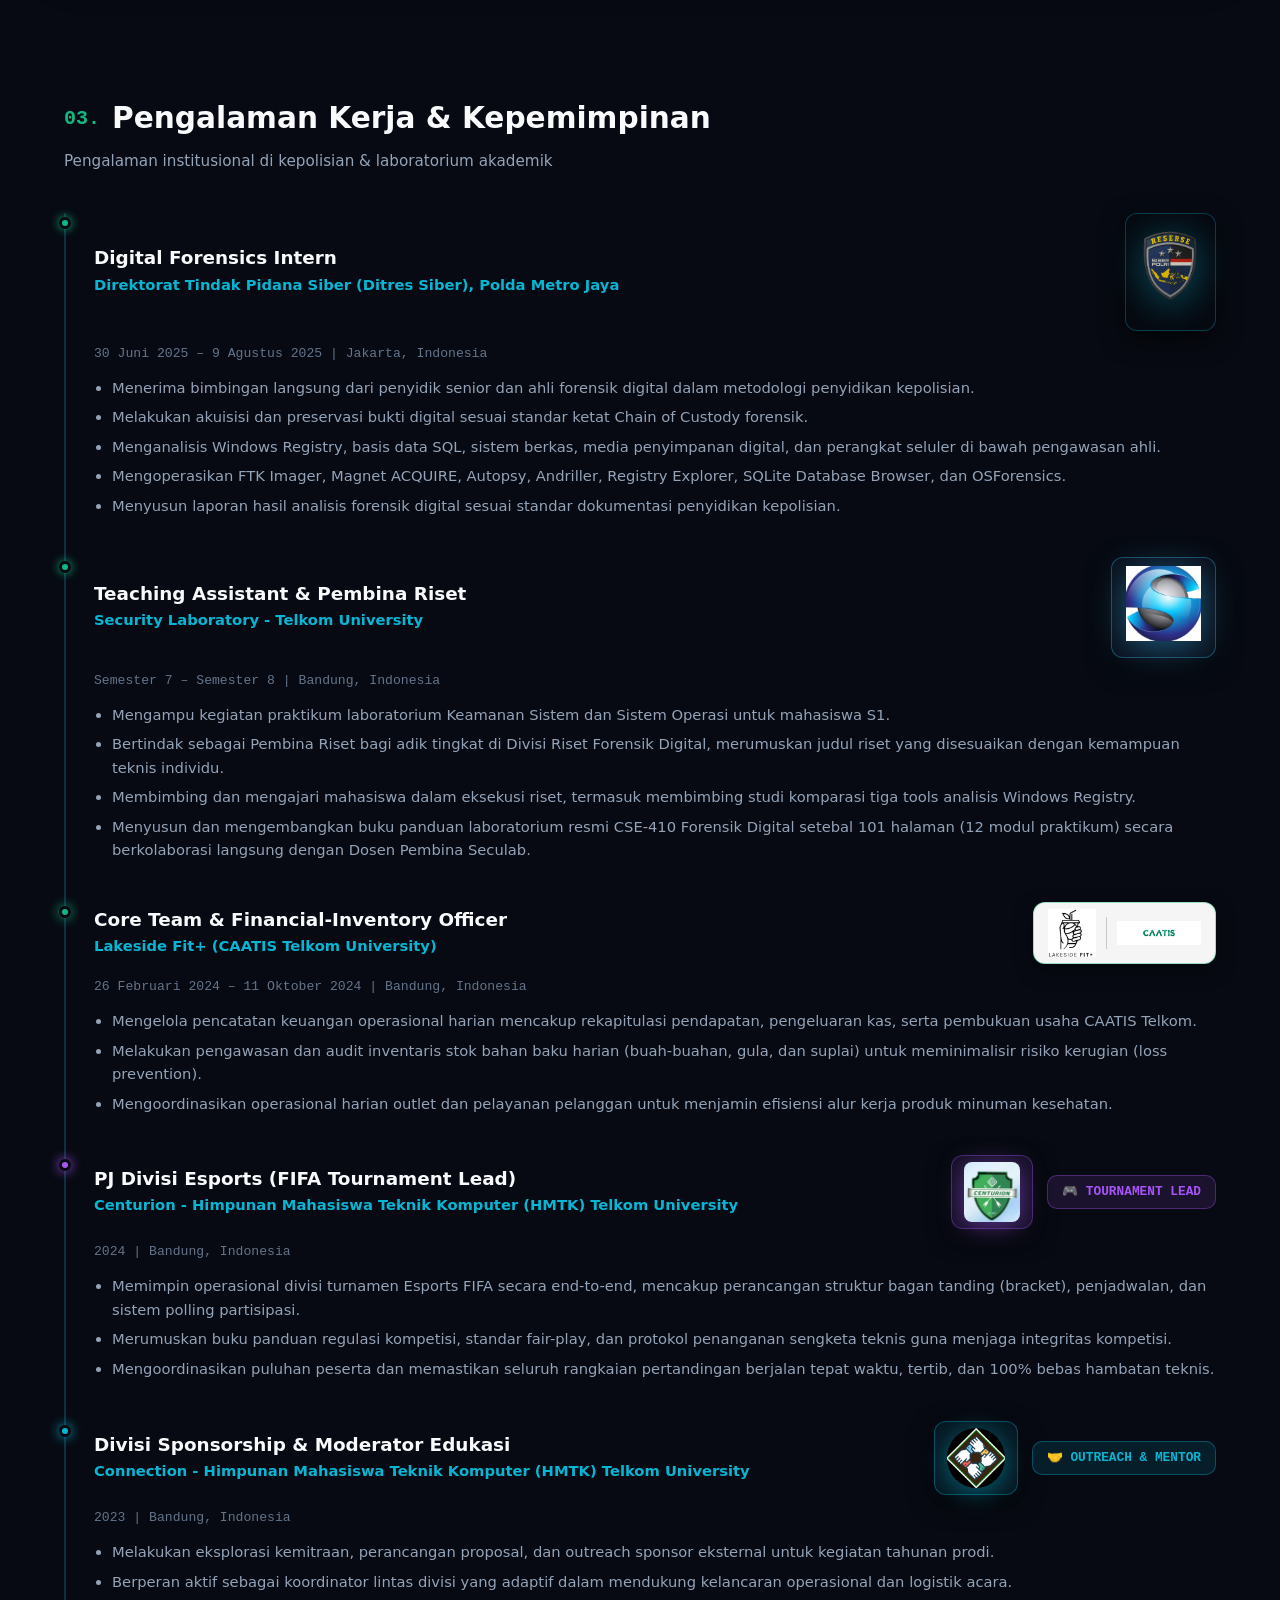
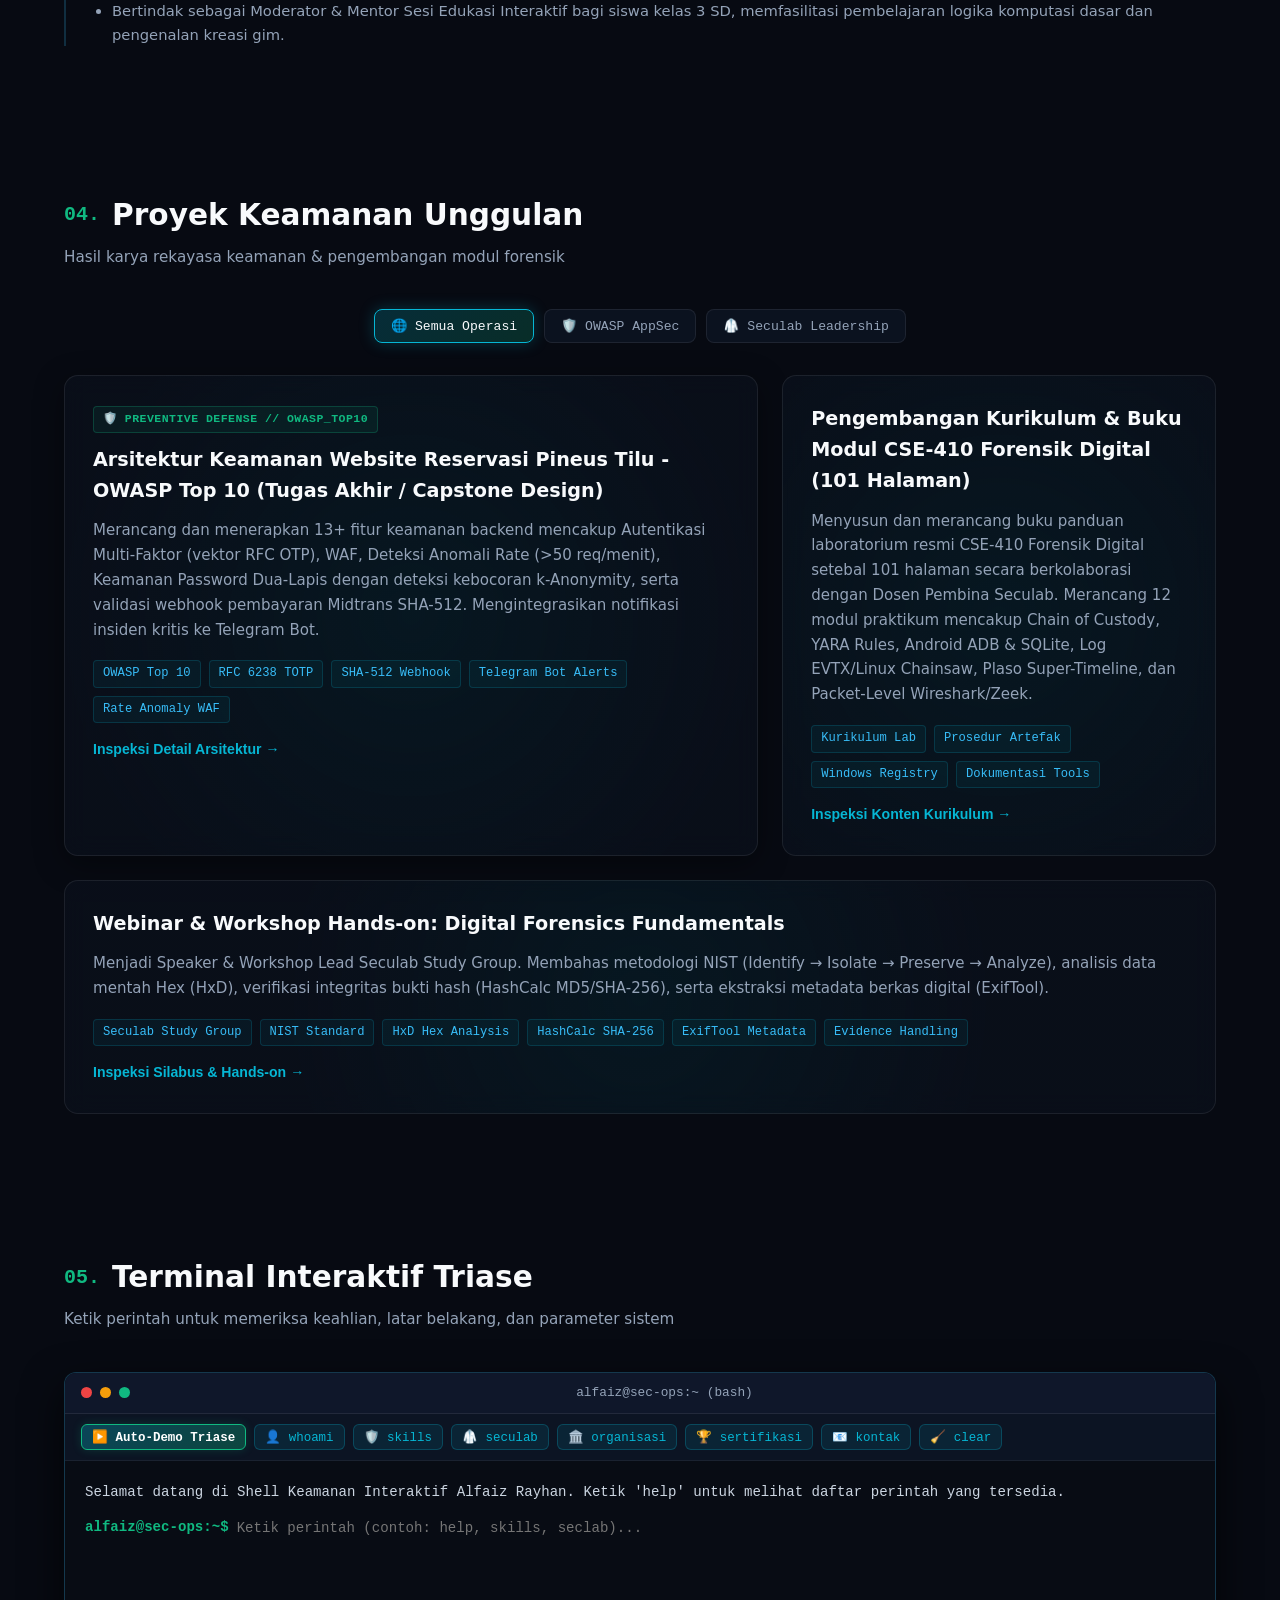
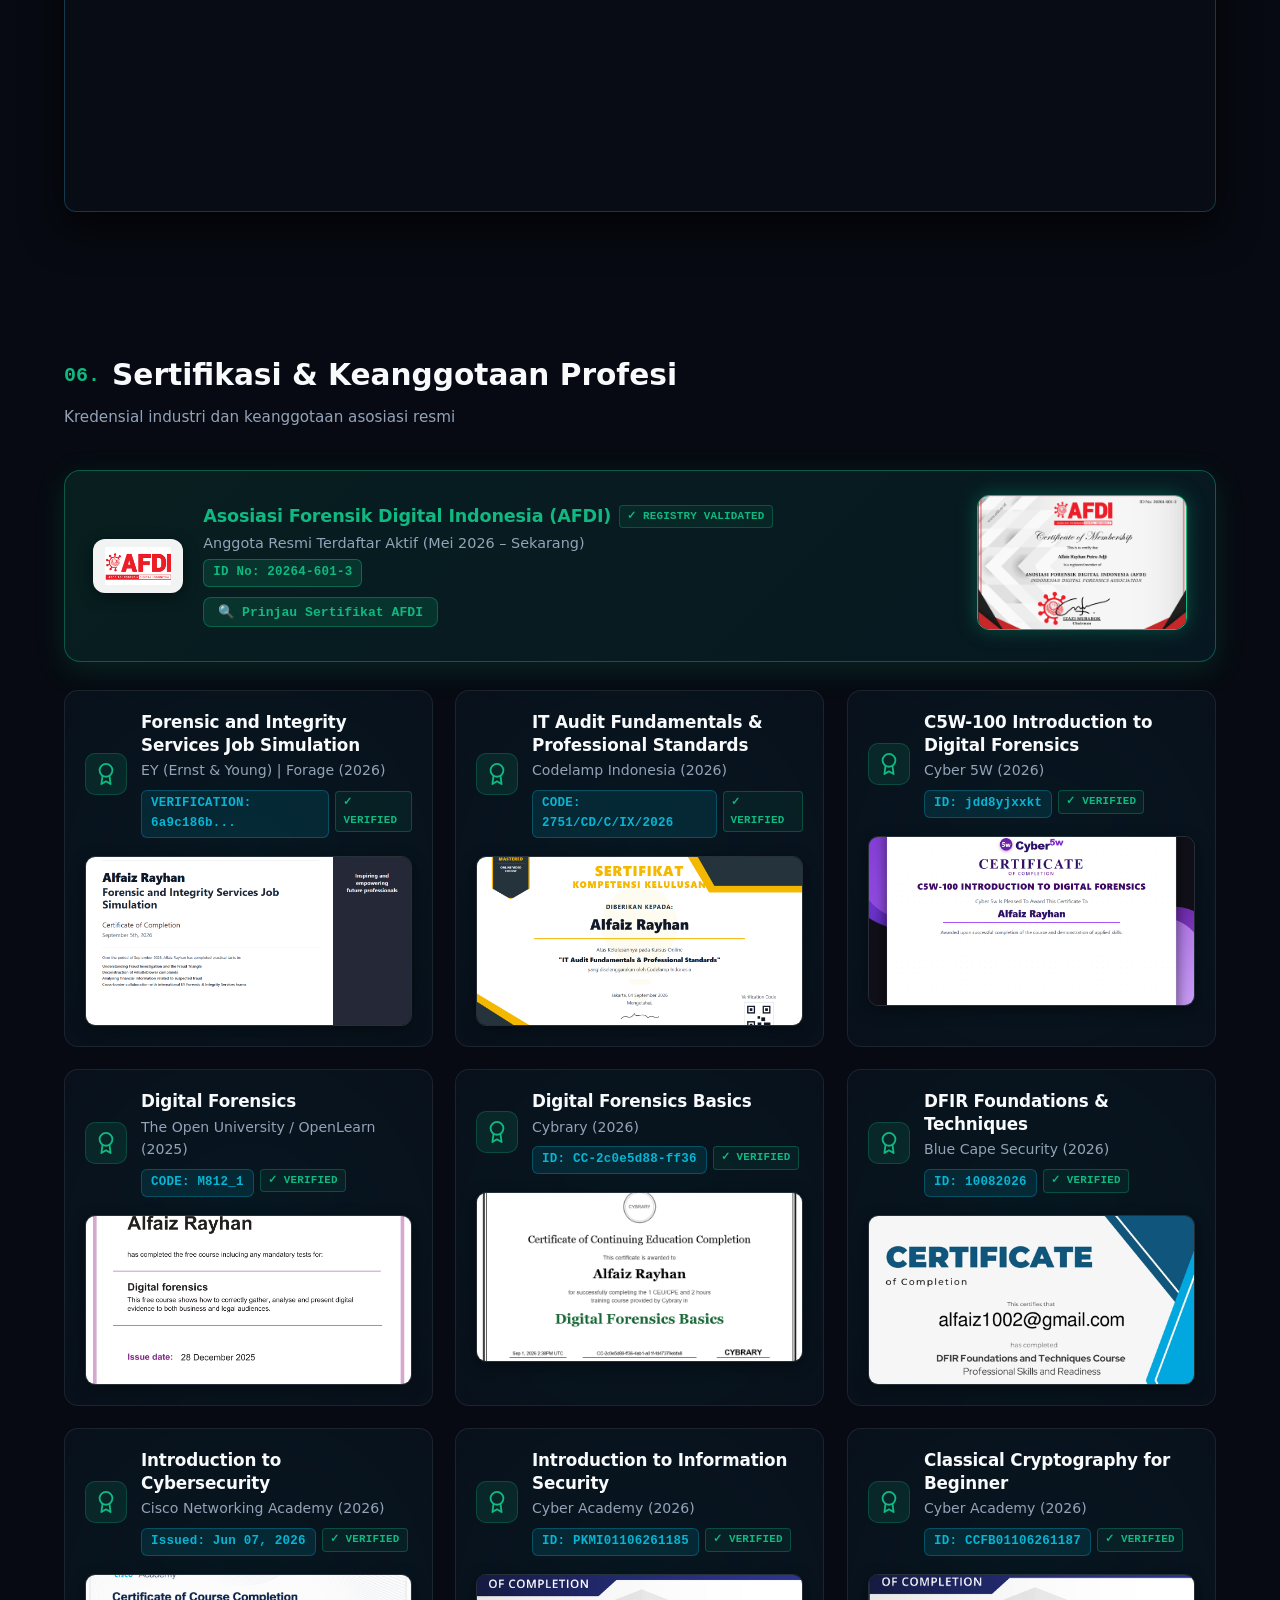
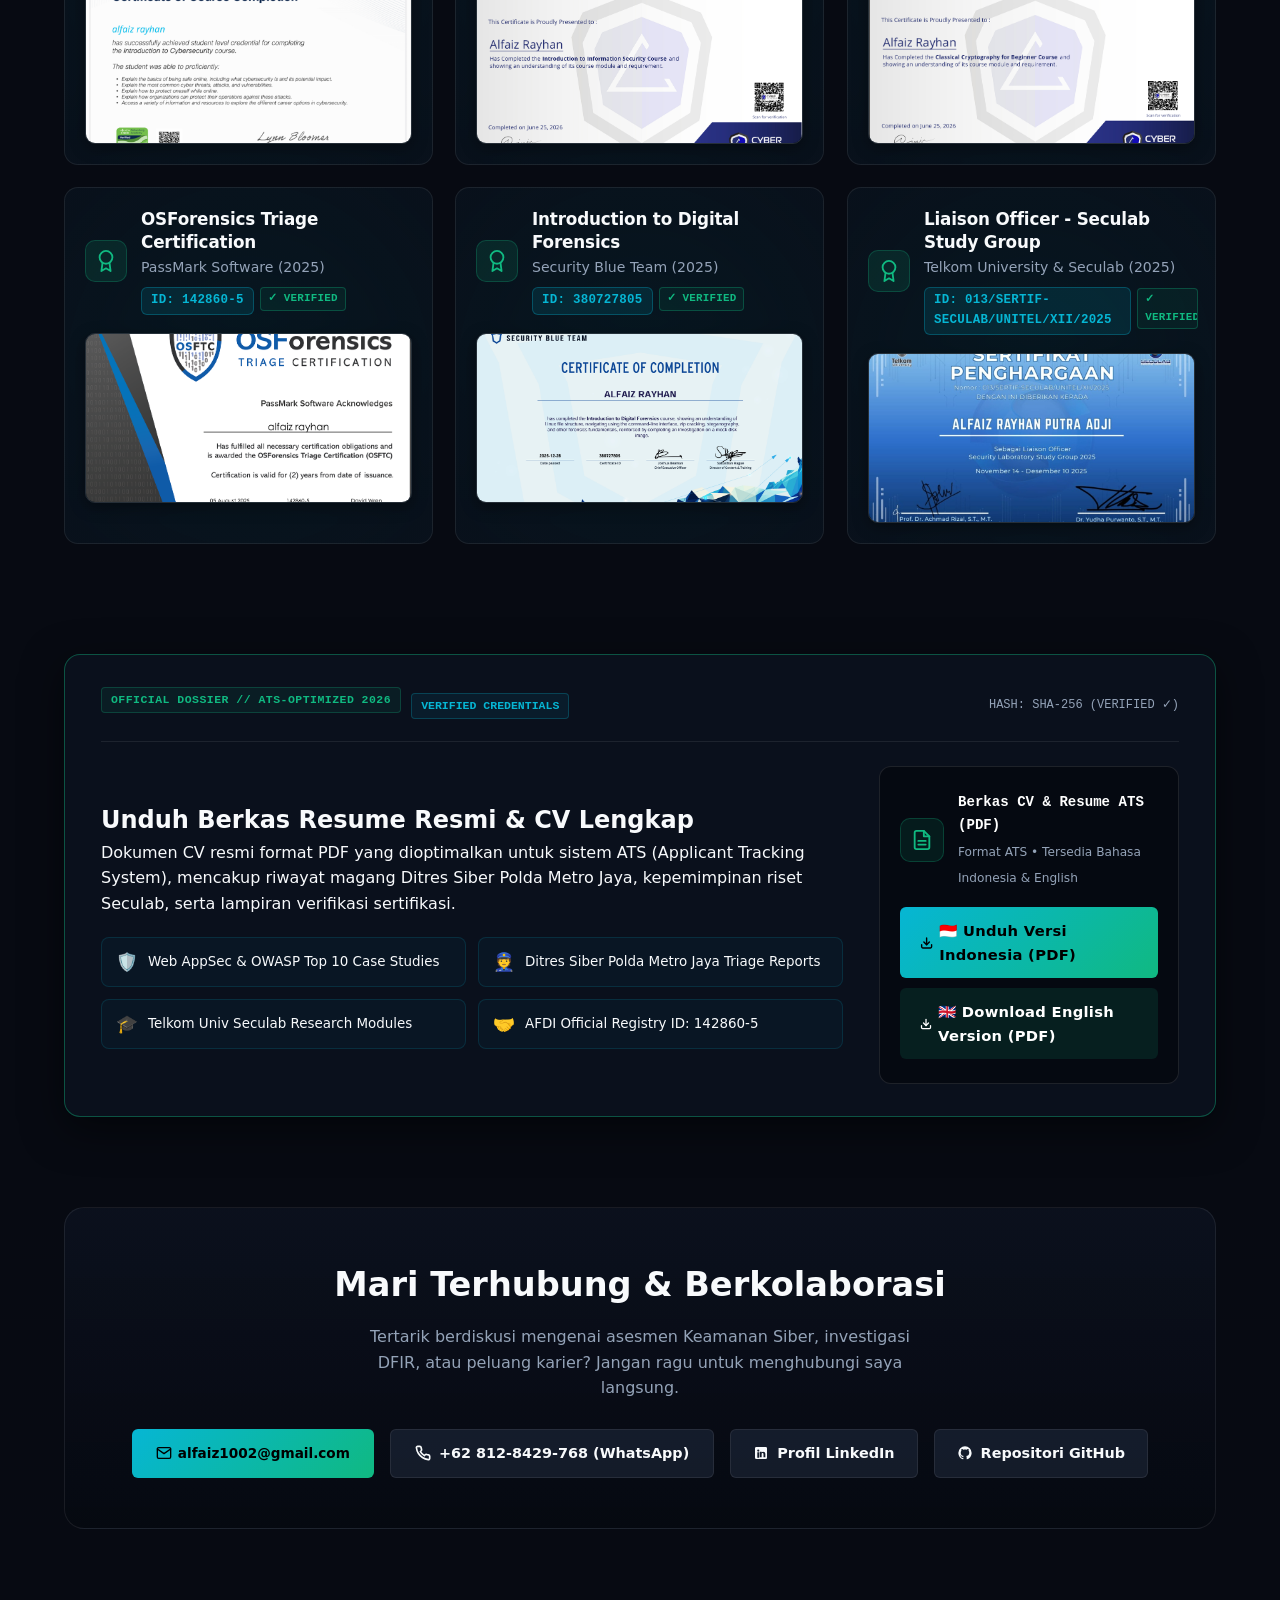
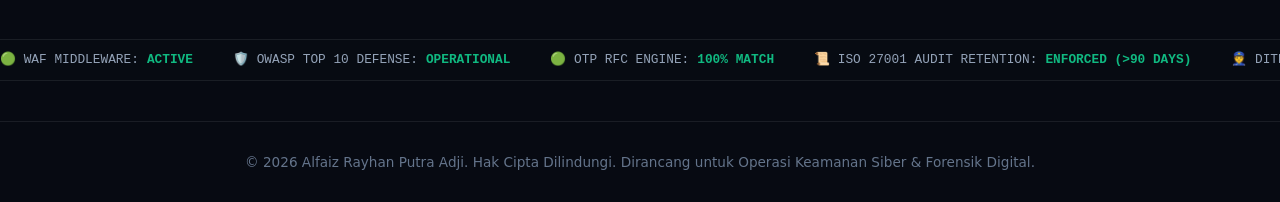
==== commit e32005ce: "feat: Add EY Forage cert, refine ATS CV structure, update Cisco title and PDFs" ====
--- a/index.html
+++ b/index.html
@@ -780,6 +780,50 @@
 
         <div class="cert-grid">
           <div class="cert-card"
+            onclick="openCertModal('images/cert_ey_forage.png', 'EY (Ernst &amp; Young) - Forensic and Integrity Services Job Simulation', event)">
+            <div class="cert-card-header">
+              <div class="cert-icon">
+                <svg aria-hidden="true" width="22" height="22" viewBox="0 0 24 24" fill="none" stroke="currentColor"
+                  stroke-width="2" stroke-linecap="round" stroke-linejoin="round">
+                  <circle cx="12" cy="8" r="7" />
+                  <polyline points="8.21 13.89 7 23 12 20 17 23 15.79 13.88" />
+                </svg>
+              </div>
+              <div>
+                <div class="cert-name" data-i18n="certEyTitle">Forensic and Integrity Services Job Simulation</div>
+                <div class="cert-issuer" data-i18n="certEyIssuer">EY (Ernst &amp; Young) | Forage (2026)</div>
+                <div style="display: flex; gap: 6px; align-items: center; margin-top: 4px;">
+                  <div class="cert-id-badge">VERIFICATION: 6a9c186b...</div>
+                  <div class="cert-verify-tag">✓ VERIFIED</div>
+                </div>
+              </div>
+            </div>
+            <img src="images/cert_ey_forage.png" alt="Sertifikat EY Forensic and Integrity Services Job Simulation Forage" class="cert-img-preview">
+          </div>
+
+          <div class="cert-card"
+            onclick="openCertModal('images/cert_codelamp.png', 'Codelamp Indonesia - IT Audit Fundamentals &amp; Professional Standards', event)">
+            <div class="cert-card-header">
+              <div class="cert-icon">
+                <svg aria-hidden="true" width="22" height="22" viewBox="0 0 24 24" fill="none" stroke="currentColor"
+                  stroke-width="2" stroke-linecap="round" stroke-linejoin="round">
+                  <circle cx="12" cy="8" r="7" />
+                  <polyline points="8.21 13.89 7 23 12 20 17 23 15.79 13.88" />
+                </svg>
+              </div>
+              <div>
+                <div class="cert-name">IT Audit Fundamentals &amp; Professional Standards</div>
+                <div class="cert-issuer">Codelamp Indonesia (2026)</div>
+                <div style="display: flex; gap: 6px; align-items: center; margin-top: 4px;">
+                  <div class="cert-id-badge">CODE: 2751/CD/C/IX/2026</div>
+                  <div class="cert-verify-tag">✓ VERIFIED</div>
+                </div>
+              </div>
+            </div>
+            <img src="images/cert_codelamp.png" alt="Sertifikat Codelamp IT Audit Fundamentals" class="cert-img-preview">
+          </div>
+
+          <div class="cert-card"
             onclick="openCertModal('images/cert_cyber5w.png', 'Cyber 5W - C5W-100 Introduction to Digital Forensics', event)">
             <div class="cert-card-header">
               <div class="cert-icon">
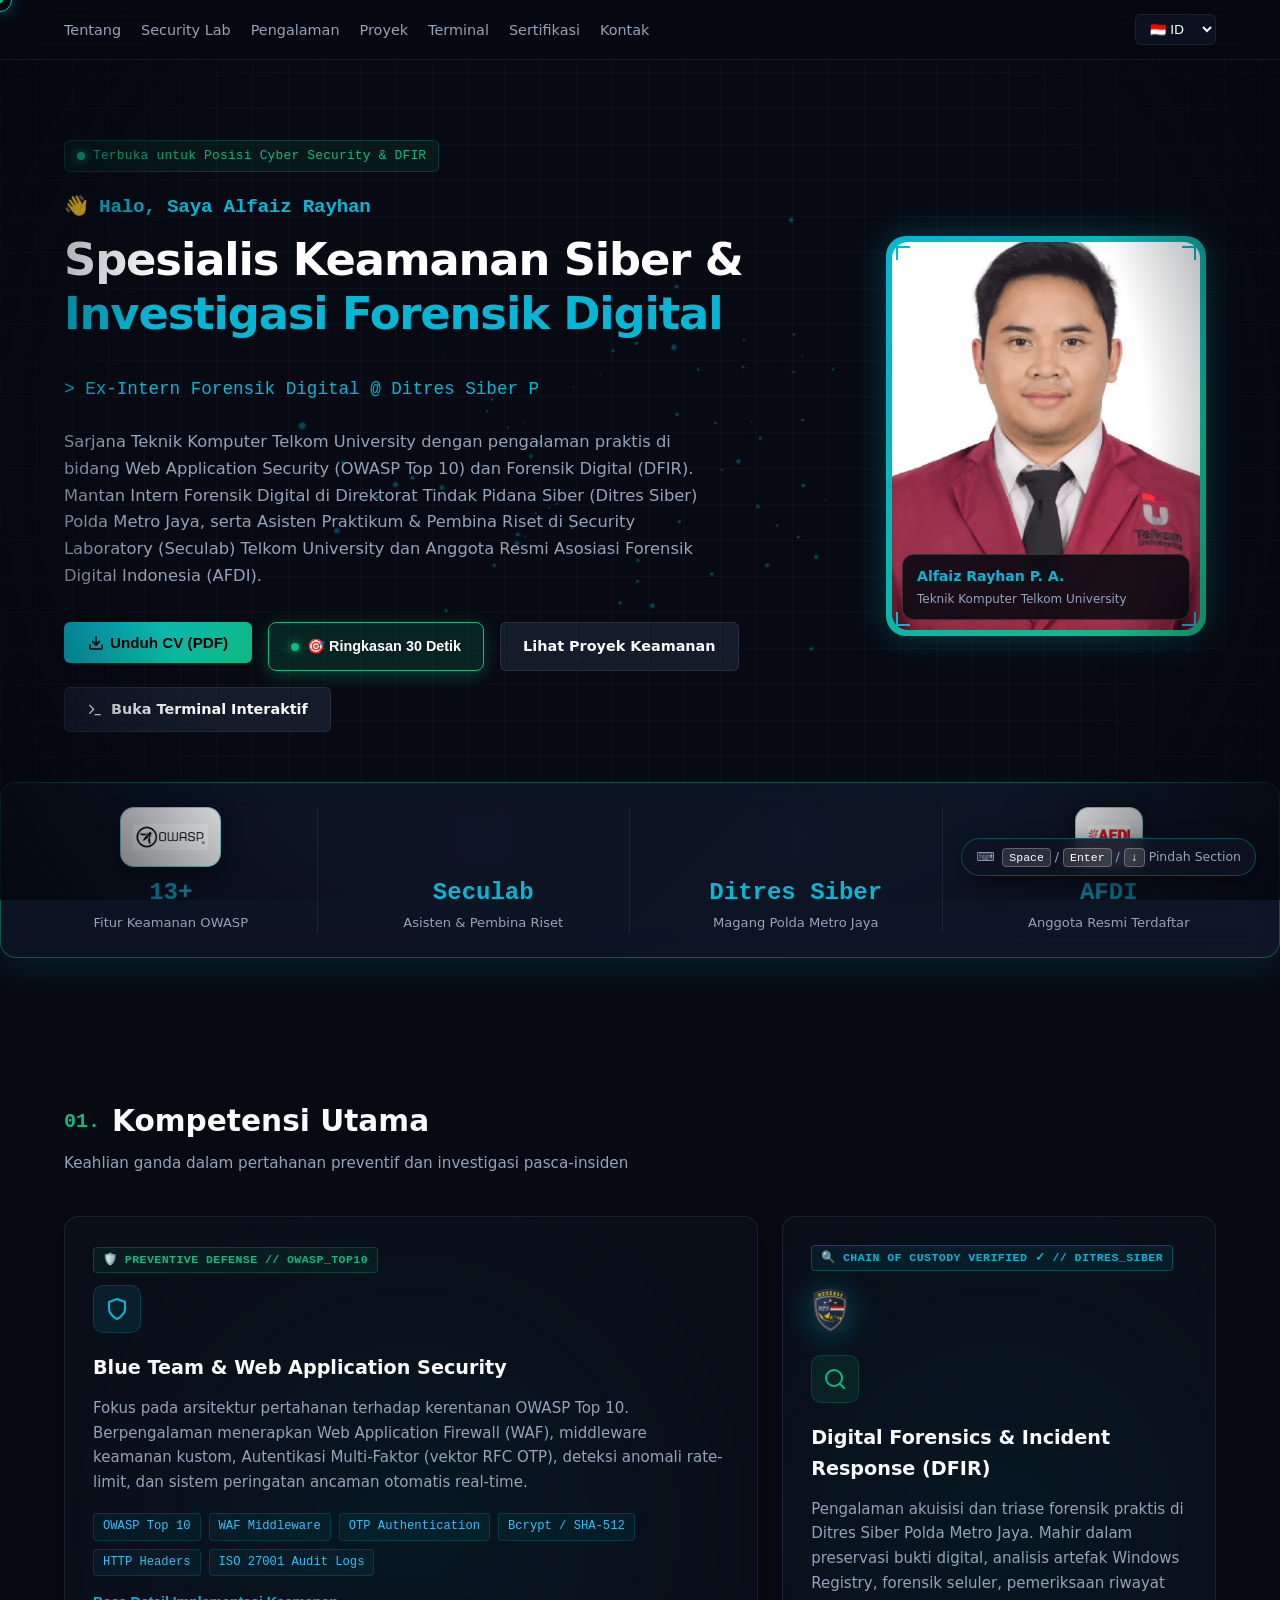
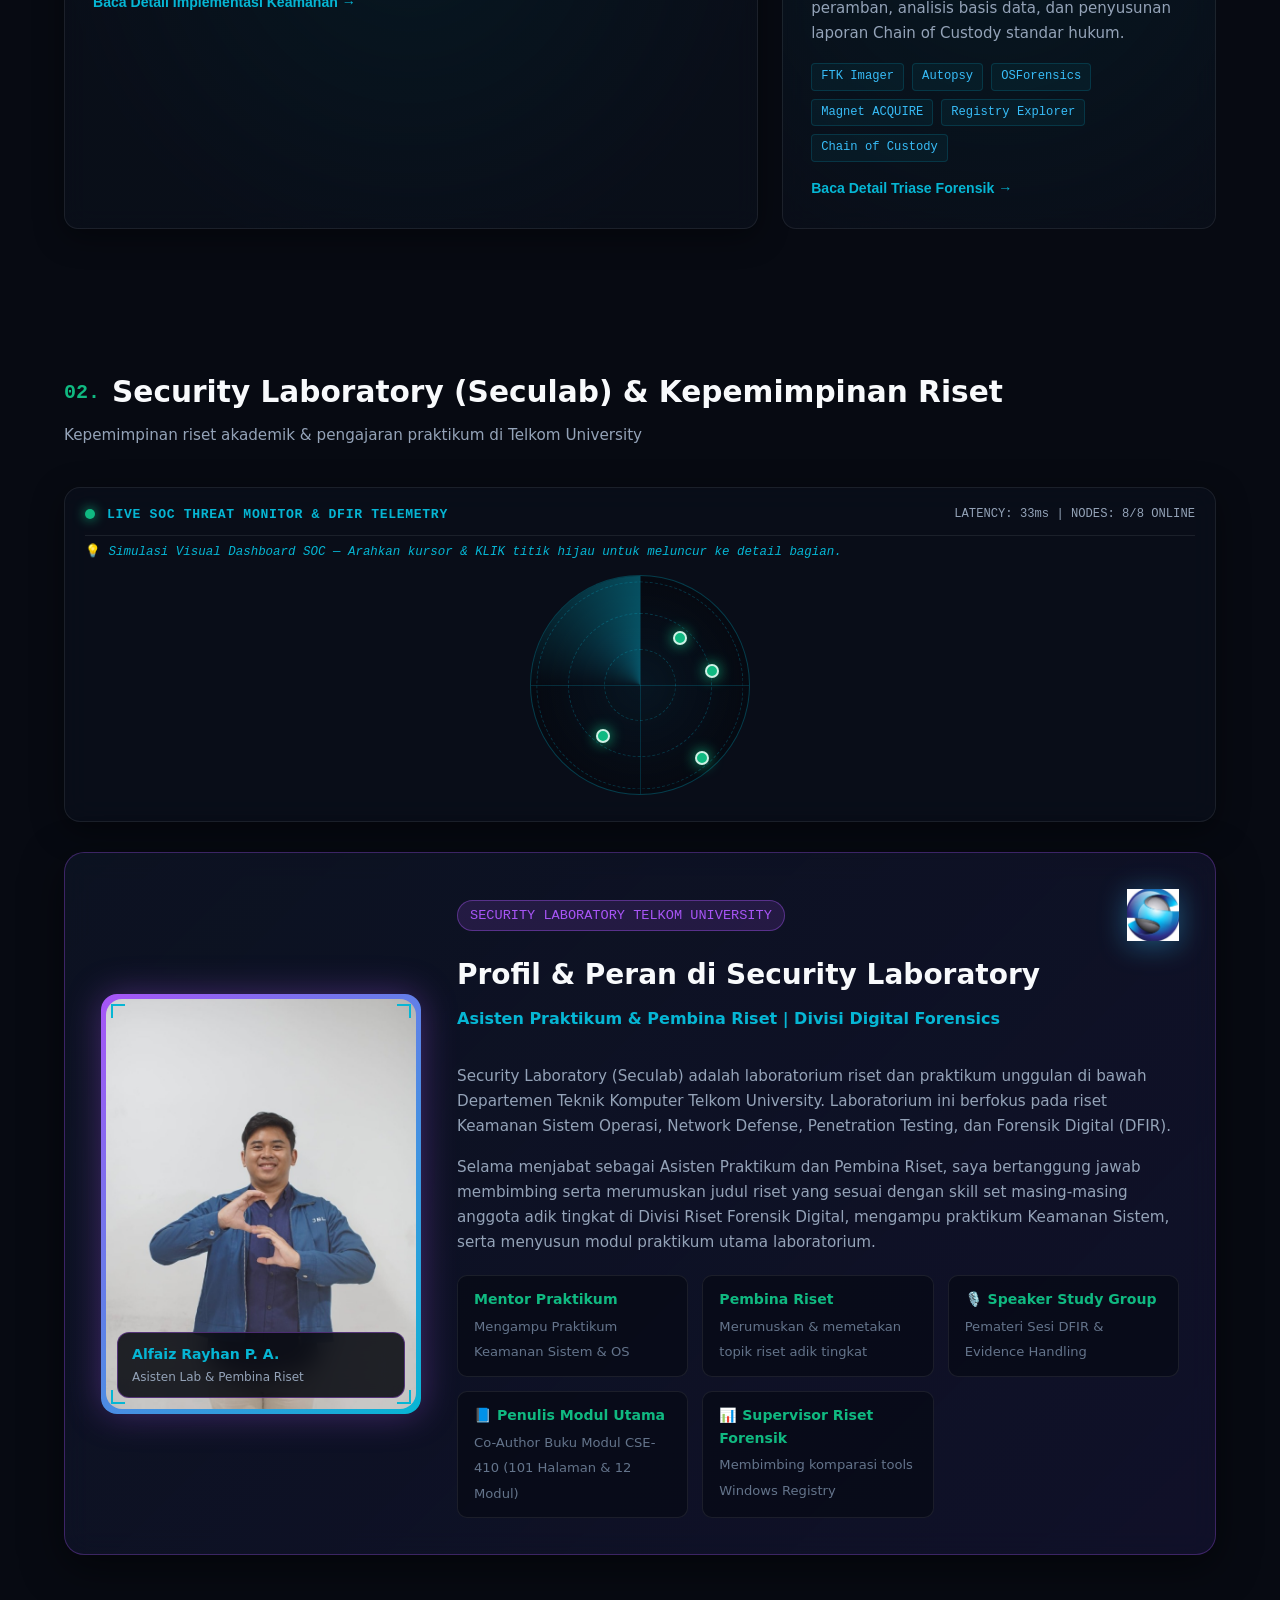
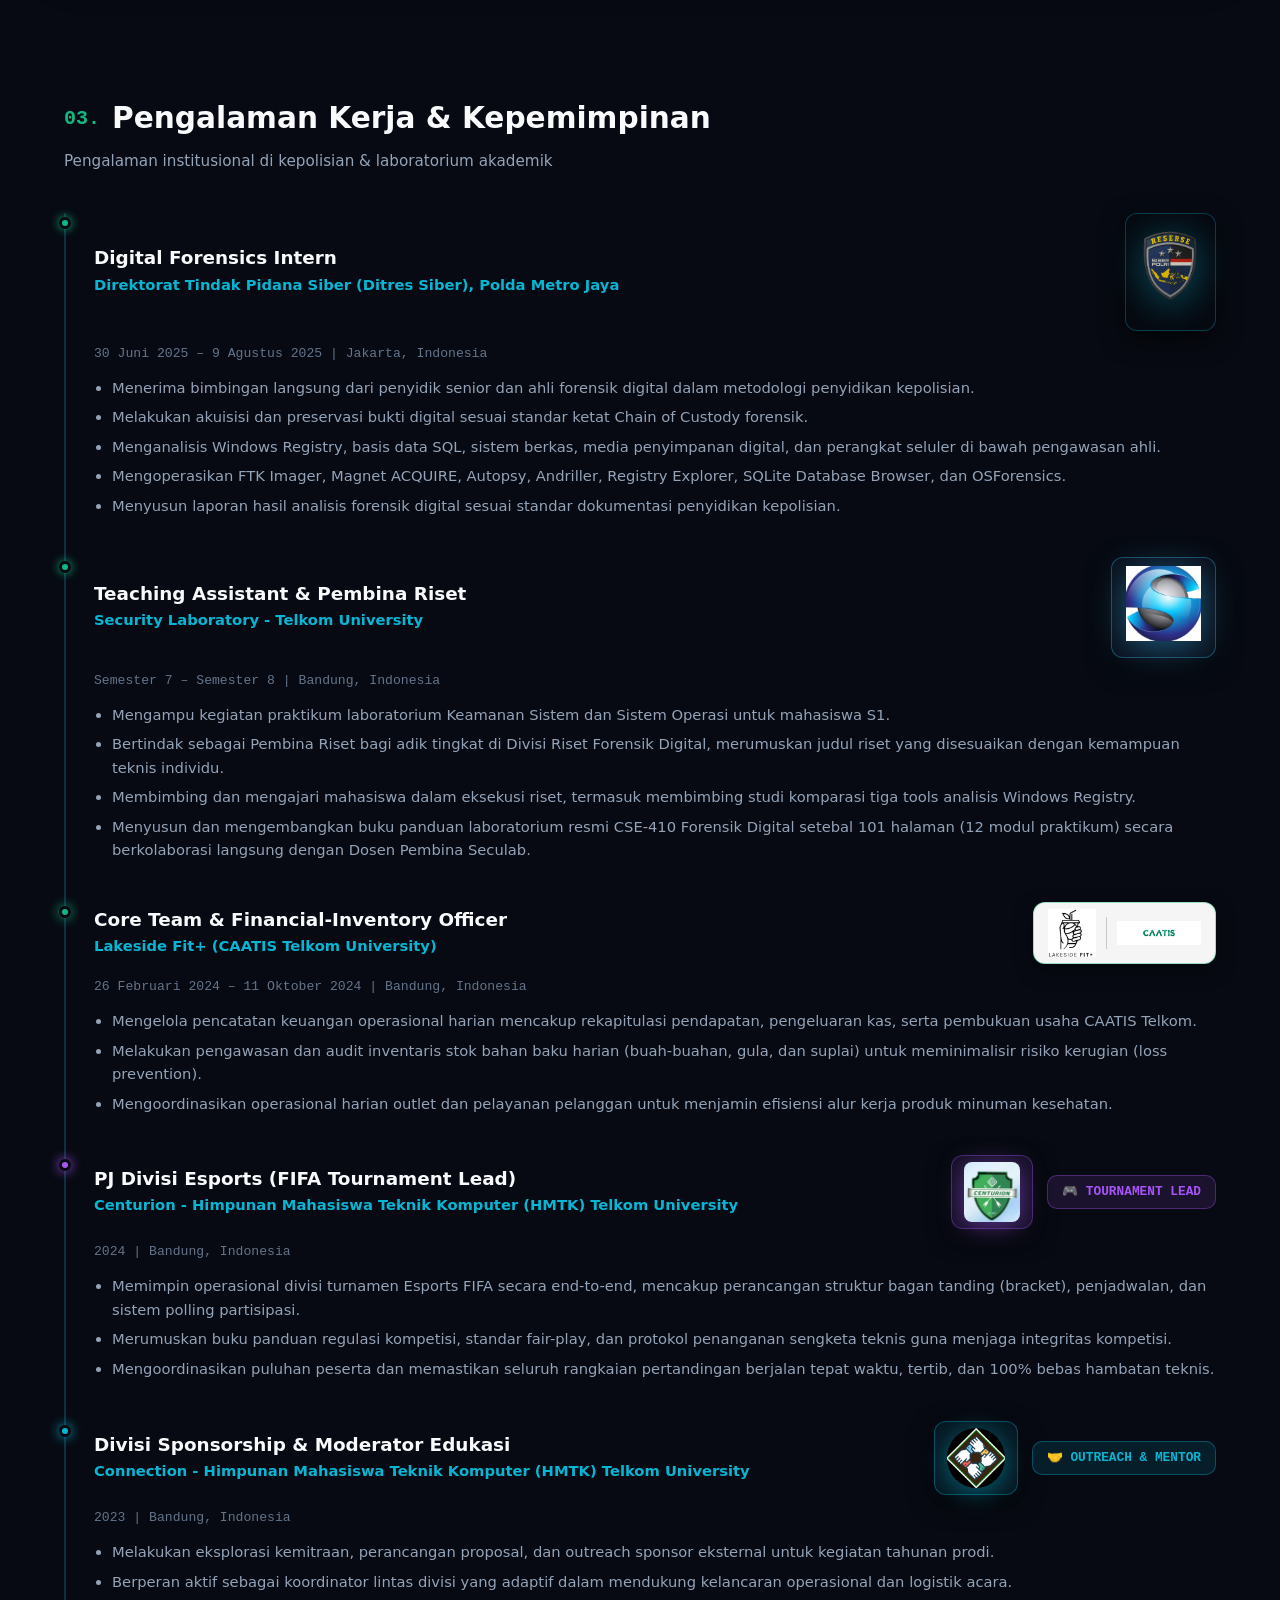
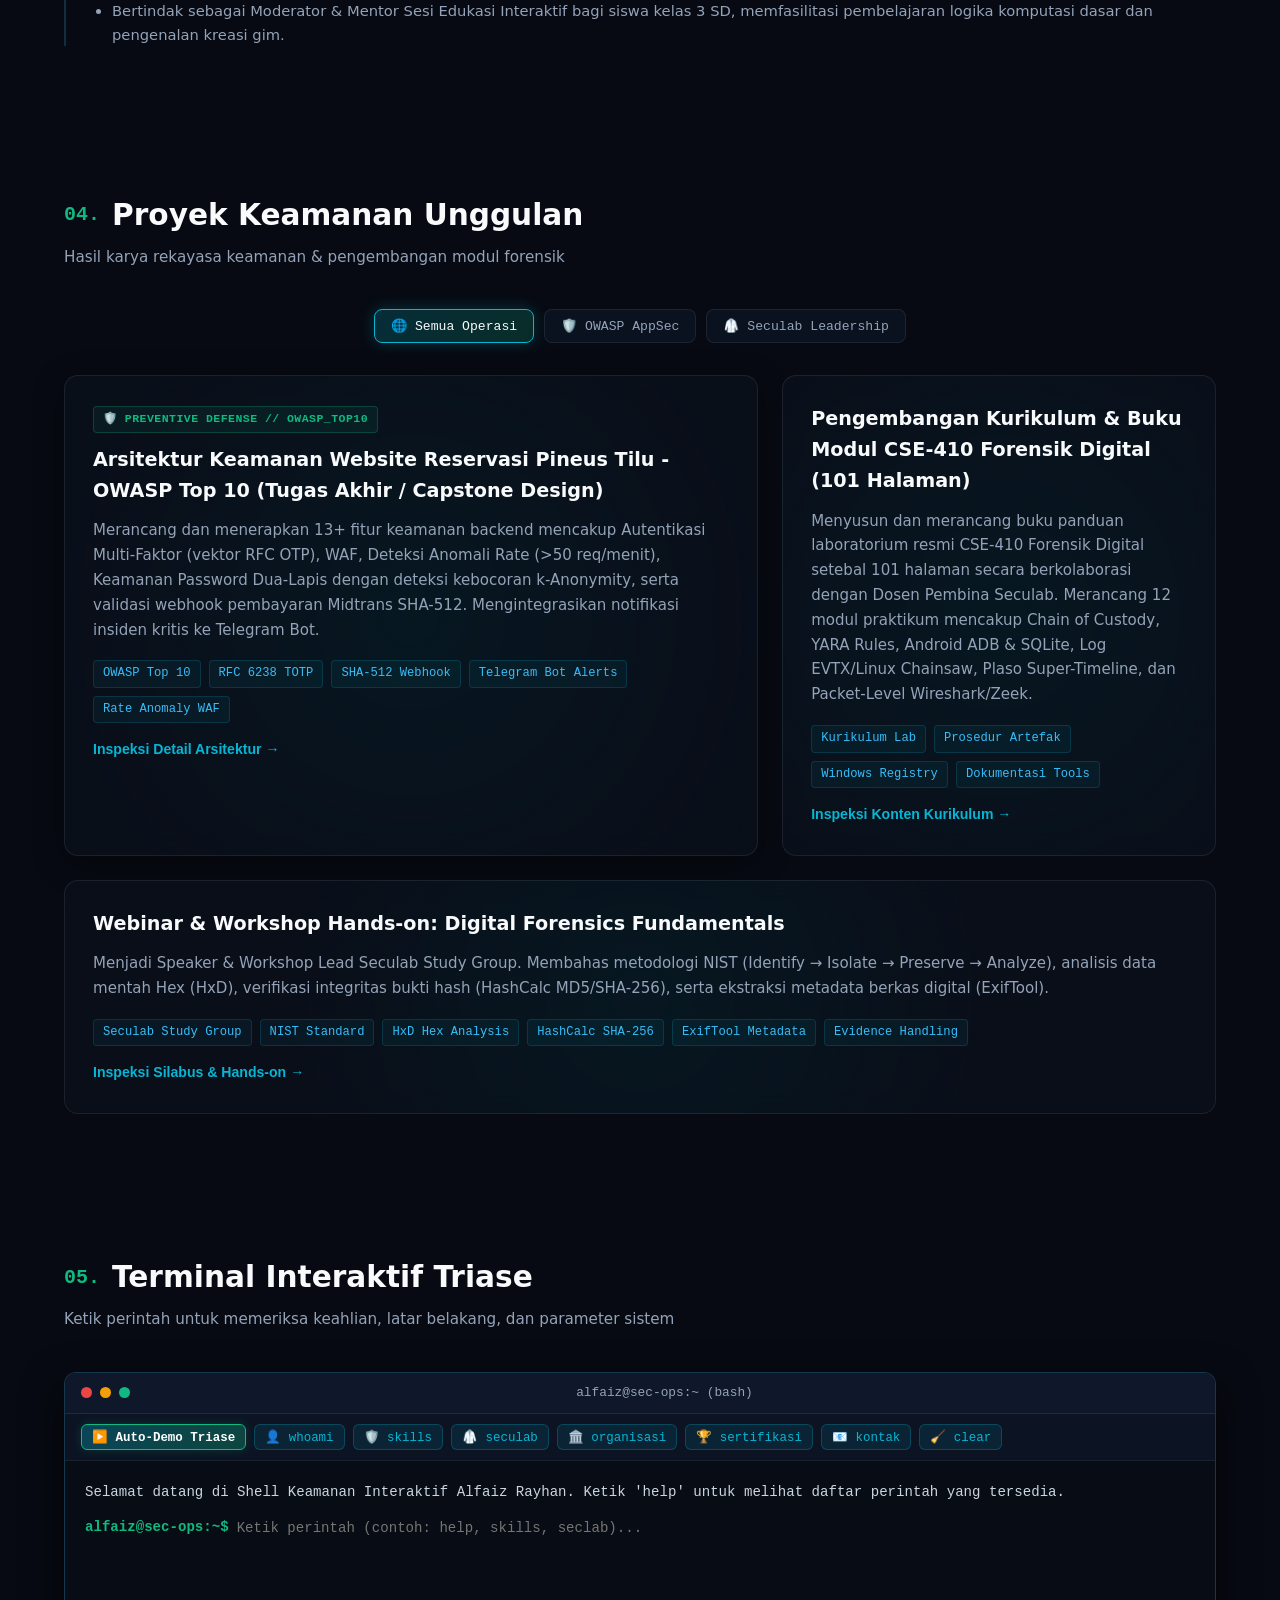
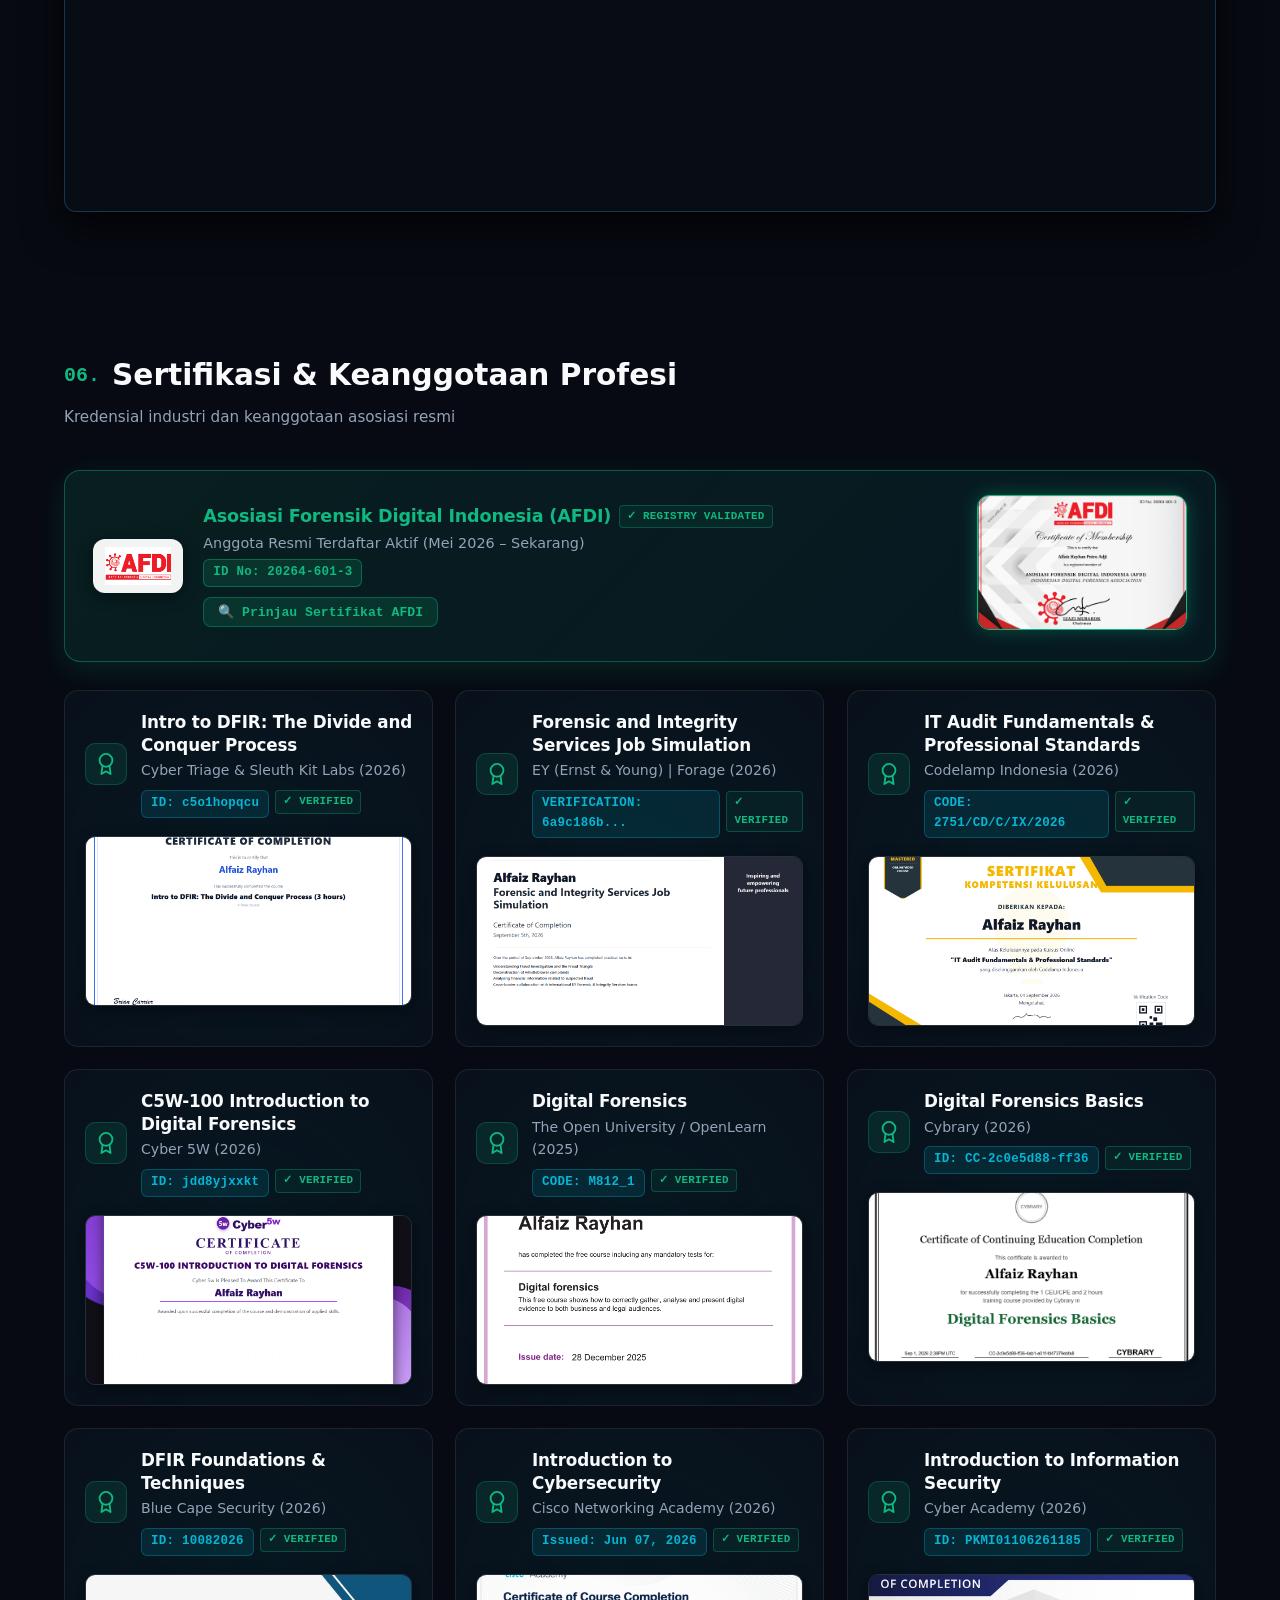
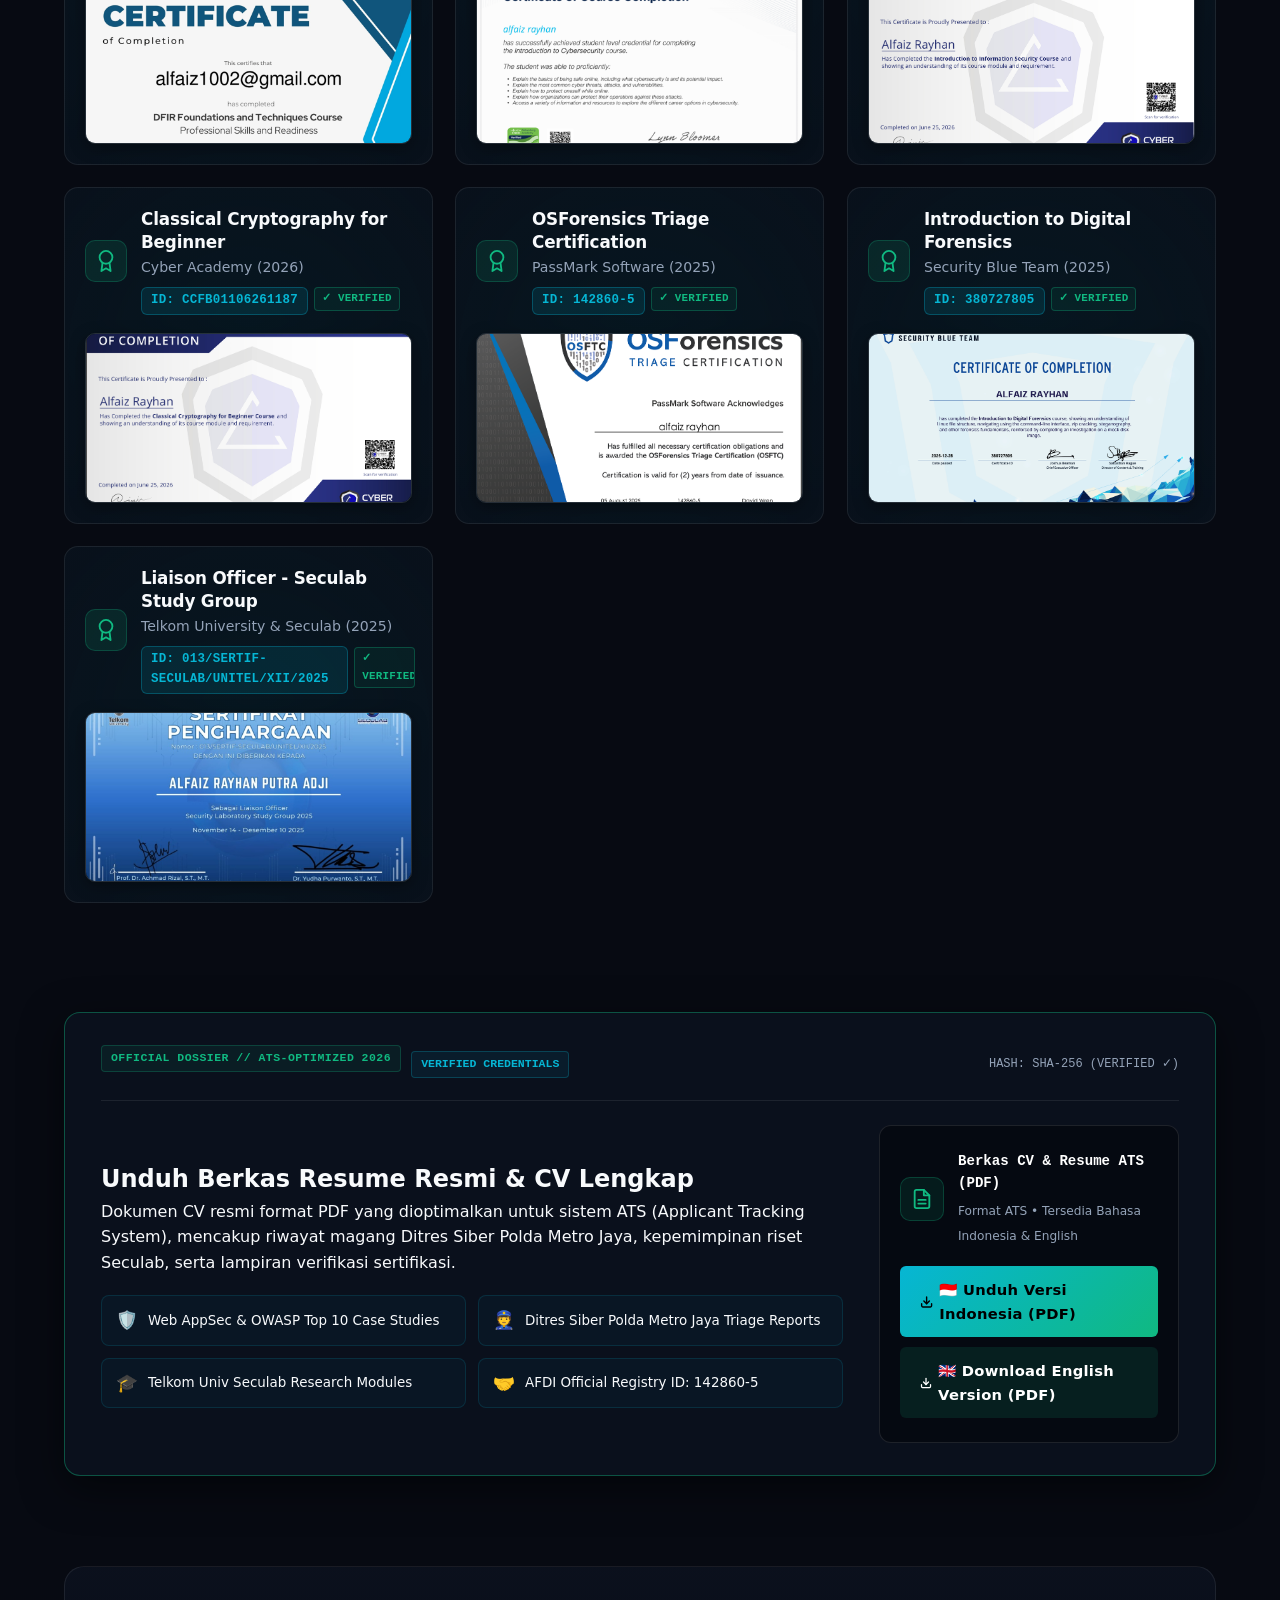
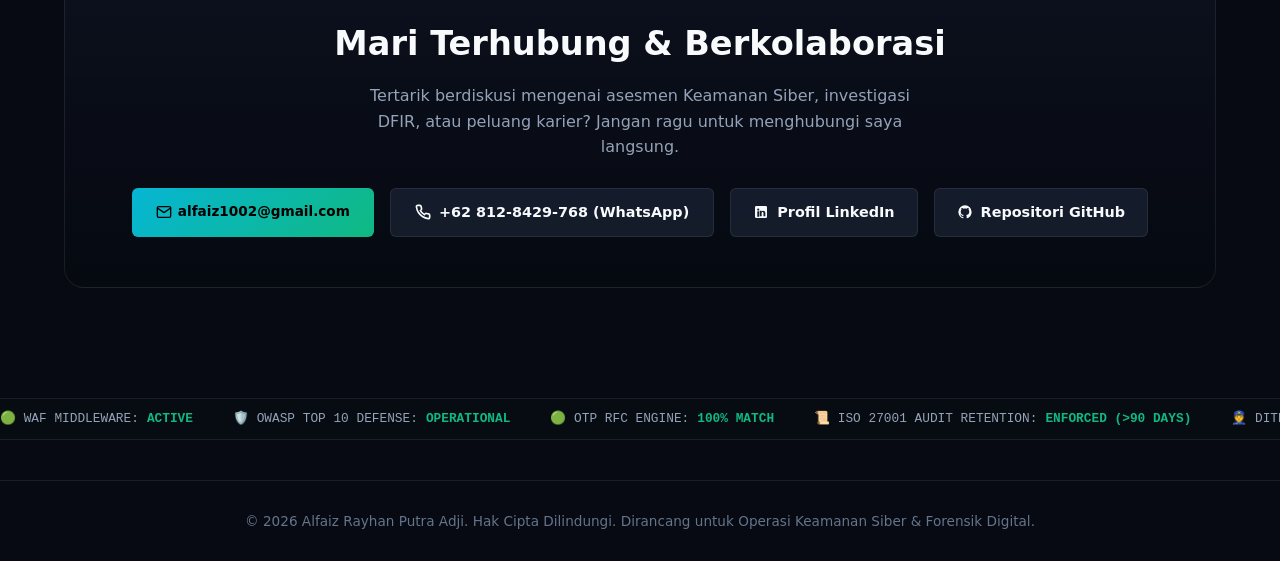
==== commit 4c295a7d: "feat: Add Cyber Triage & Sleuth Kit Labs DFIR certification" ====
--- a/index.html
+++ b/index.html
@@ -780,6 +780,28 @@
 
         <div class="cert-grid">
           <div class="cert-card"
+            onclick="openCertModal('images/cert_cybertriage.png', 'Cyber Triage &amp; Sleuth Kit Labs - Intro to DFIR: The Divide and Conquer Process', event)">
+            <div class="cert-card-header">
+              <div class="cert-icon">
+                <svg aria-hidden="true" width="22" height="22" viewBox="0 0 24 24" fill="none" stroke="currentColor"
+                  stroke-width="2" stroke-linecap="round" stroke-linejoin="round">
+                  <circle cx="12" cy="8" r="7" />
+                  <polyline points="8.21 13.89 7 23 12 20 17 23 15.79 13.88" />
+                </svg>
+              </div>
+              <div>
+                <div class="cert-name" data-i18n="certCyberTriageTitle">Intro to DFIR: The Divide and Conquer Process</div>
+                <div class="cert-issuer" data-i18n="certCyberTriageIssuer">Cyber Triage &amp; Sleuth Kit Labs (2026)</div>
+                <div style="display: flex; gap: 6px; align-items: center; margin-top: 4px;">
+                  <div class="cert-id-badge">ID: c5o1hopqcu</div>
+                  <div class="cert-verify-tag">✓ VERIFIED</div>
+                </div>
+              </div>
+            </div>
+            <img src="images/cert_cybertriage.png" alt="Sertifikat Cyber Triage Sleuth Kit Labs Intro to DFIR Alfaiz Rayhan" class="cert-img-preview">
+          </div>
+
+          <div class="cert-card"
             onclick="openCertModal('images/cert_ey_forage.png', 'EY (Ernst &amp; Young) - Forensic and Integrity Services Job Simulation', event)">
             <div class="cert-card-header">
               <div class="cert-icon">
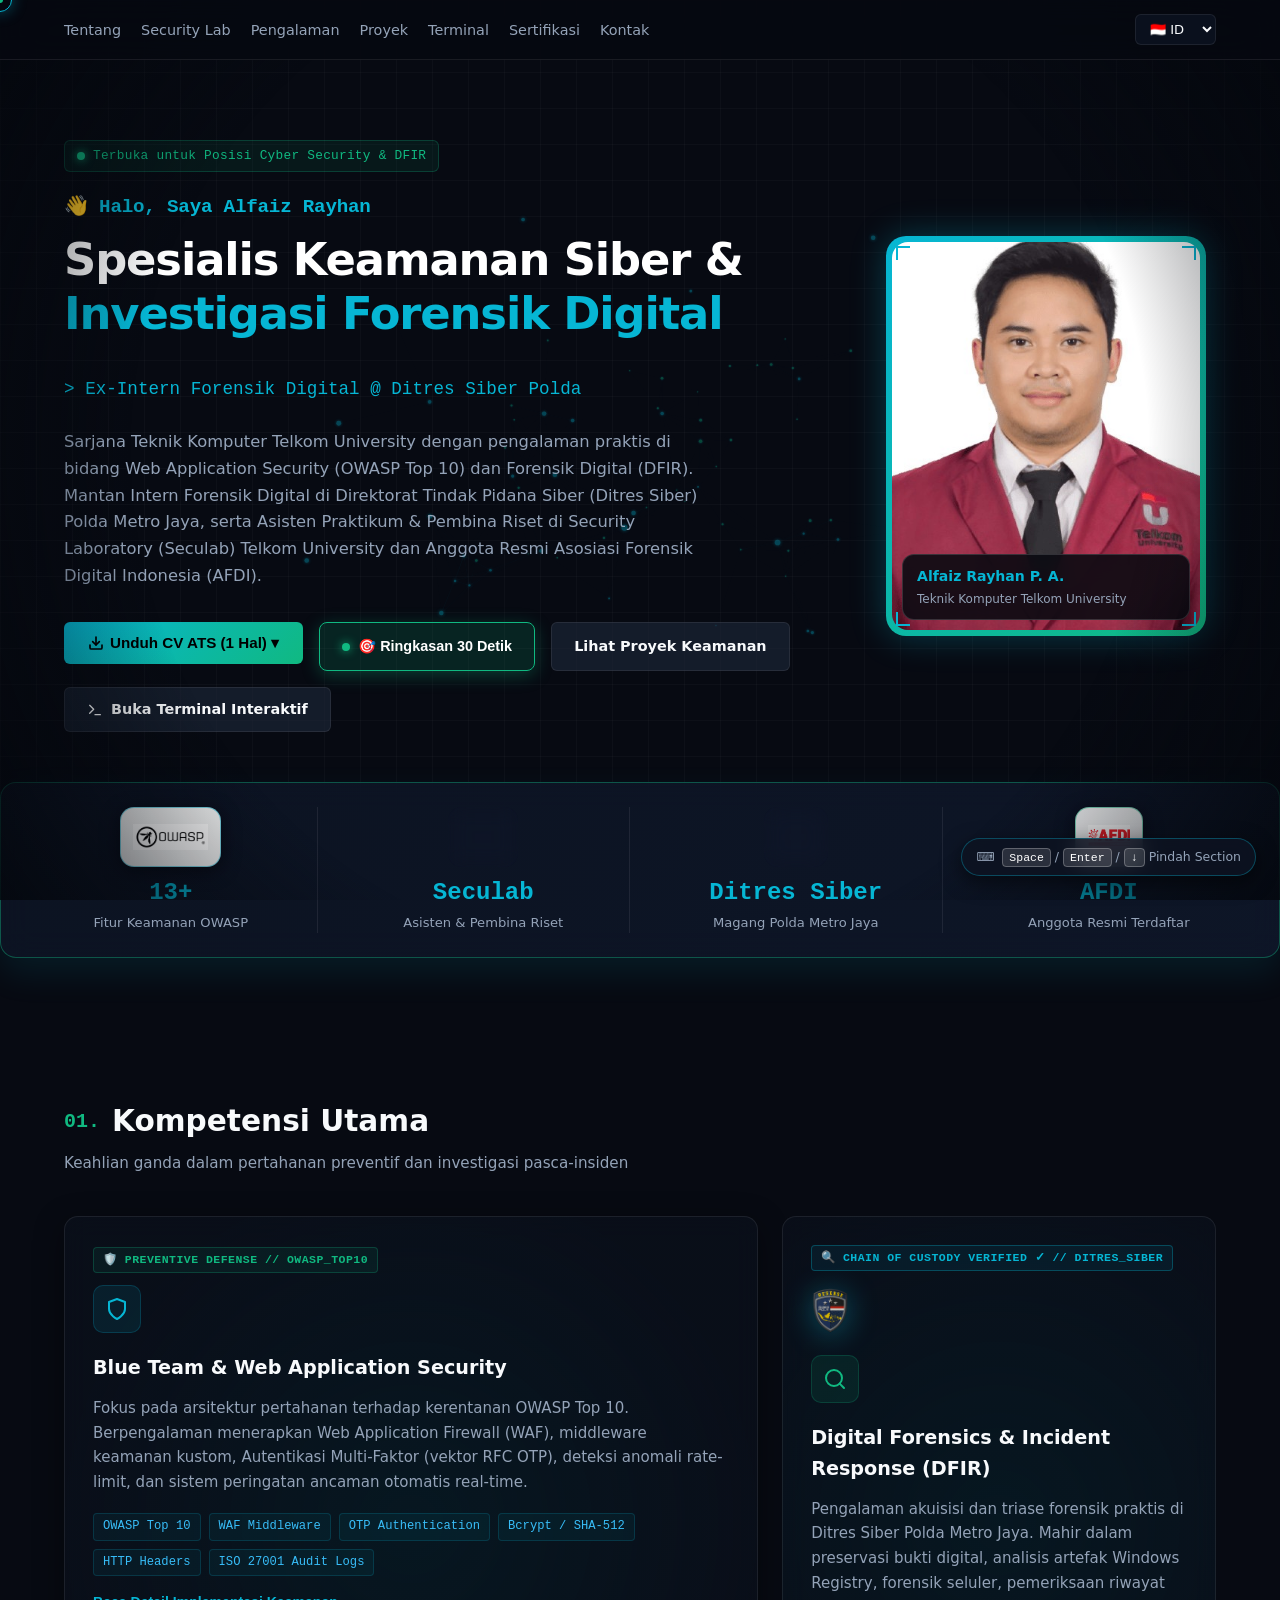
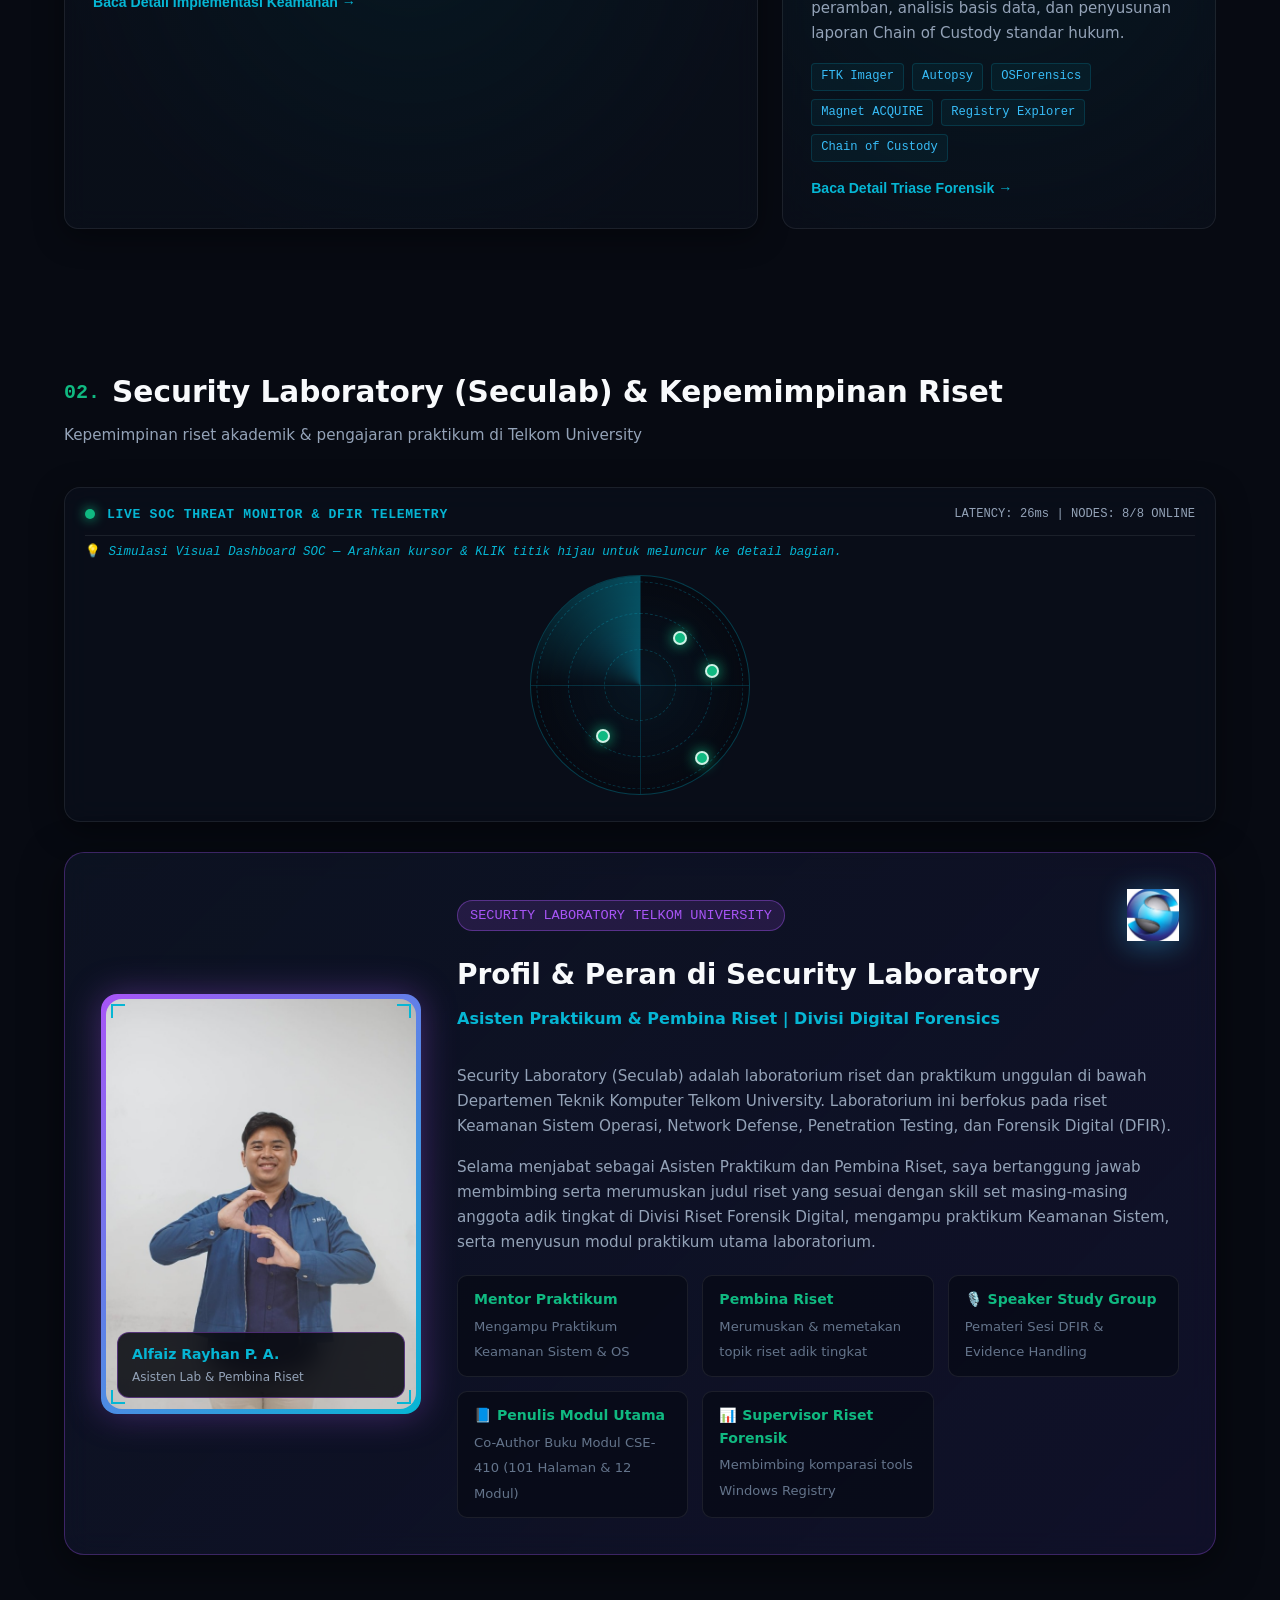
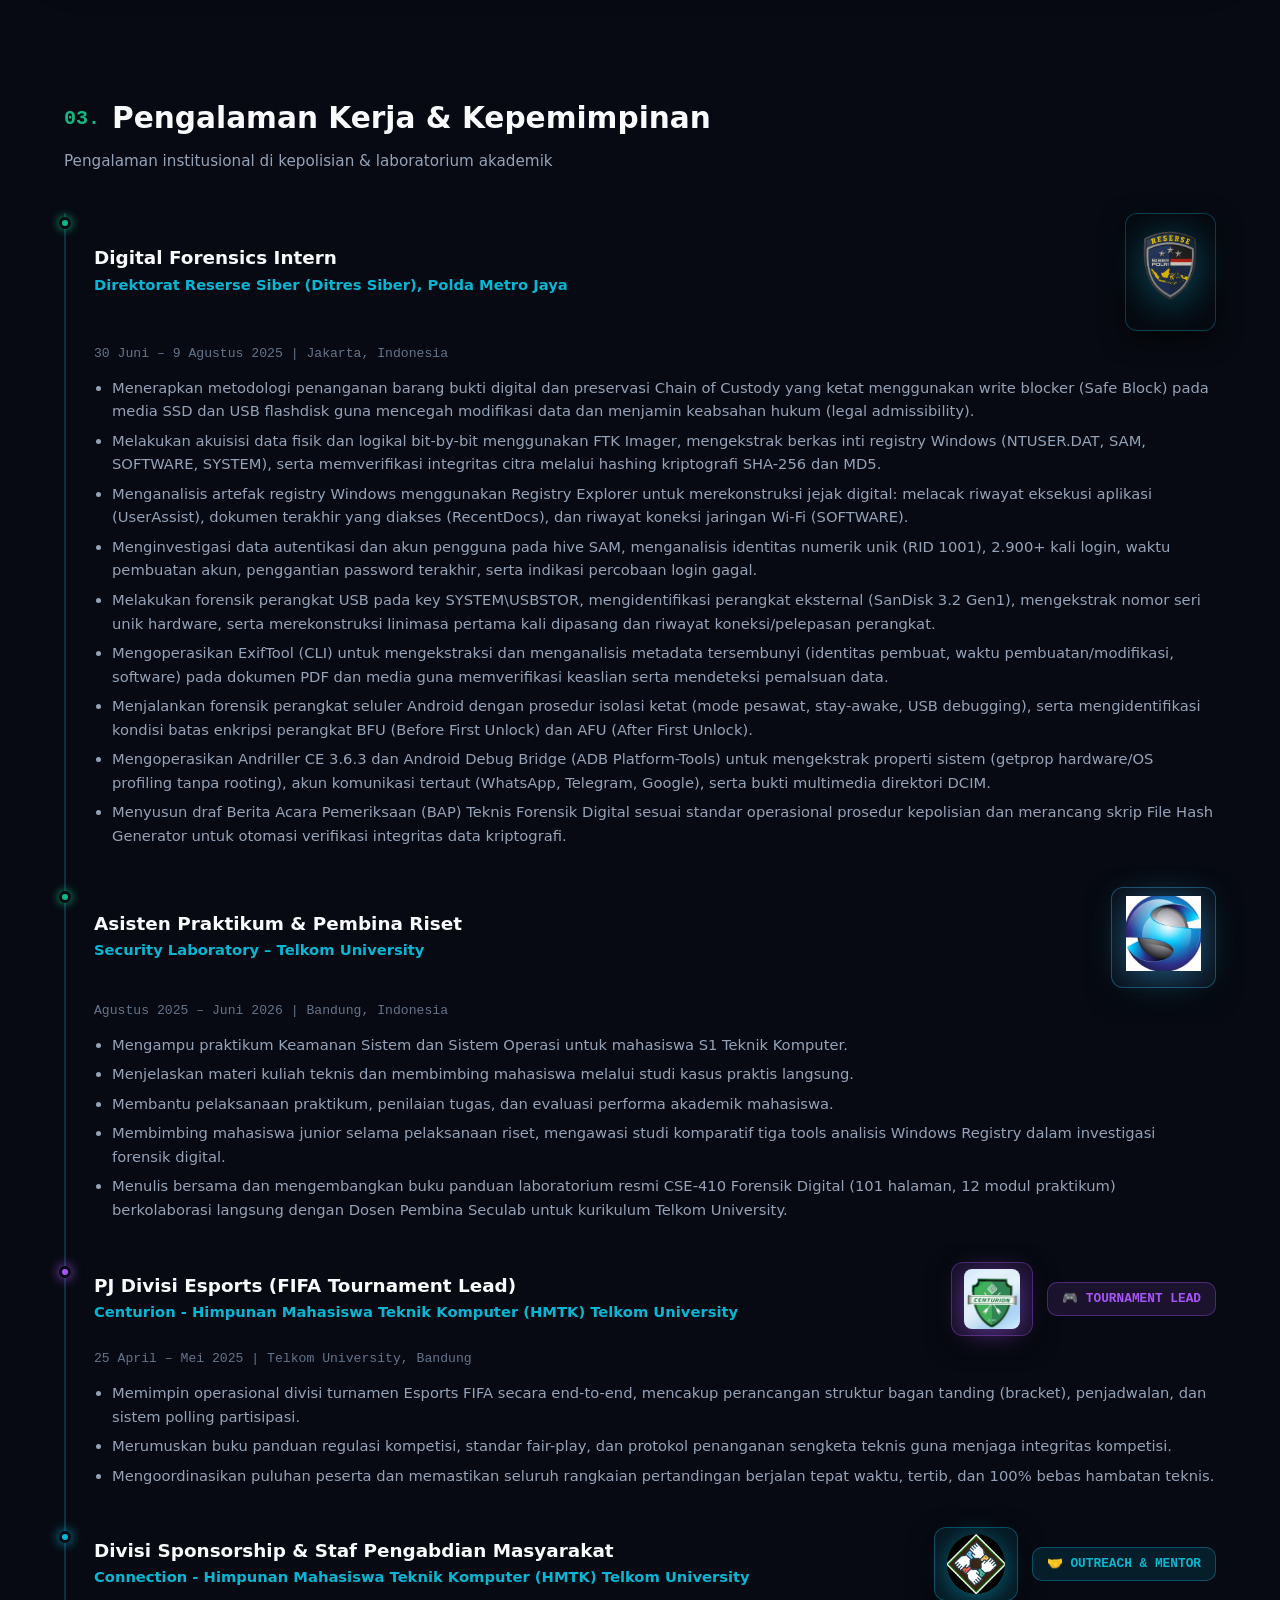
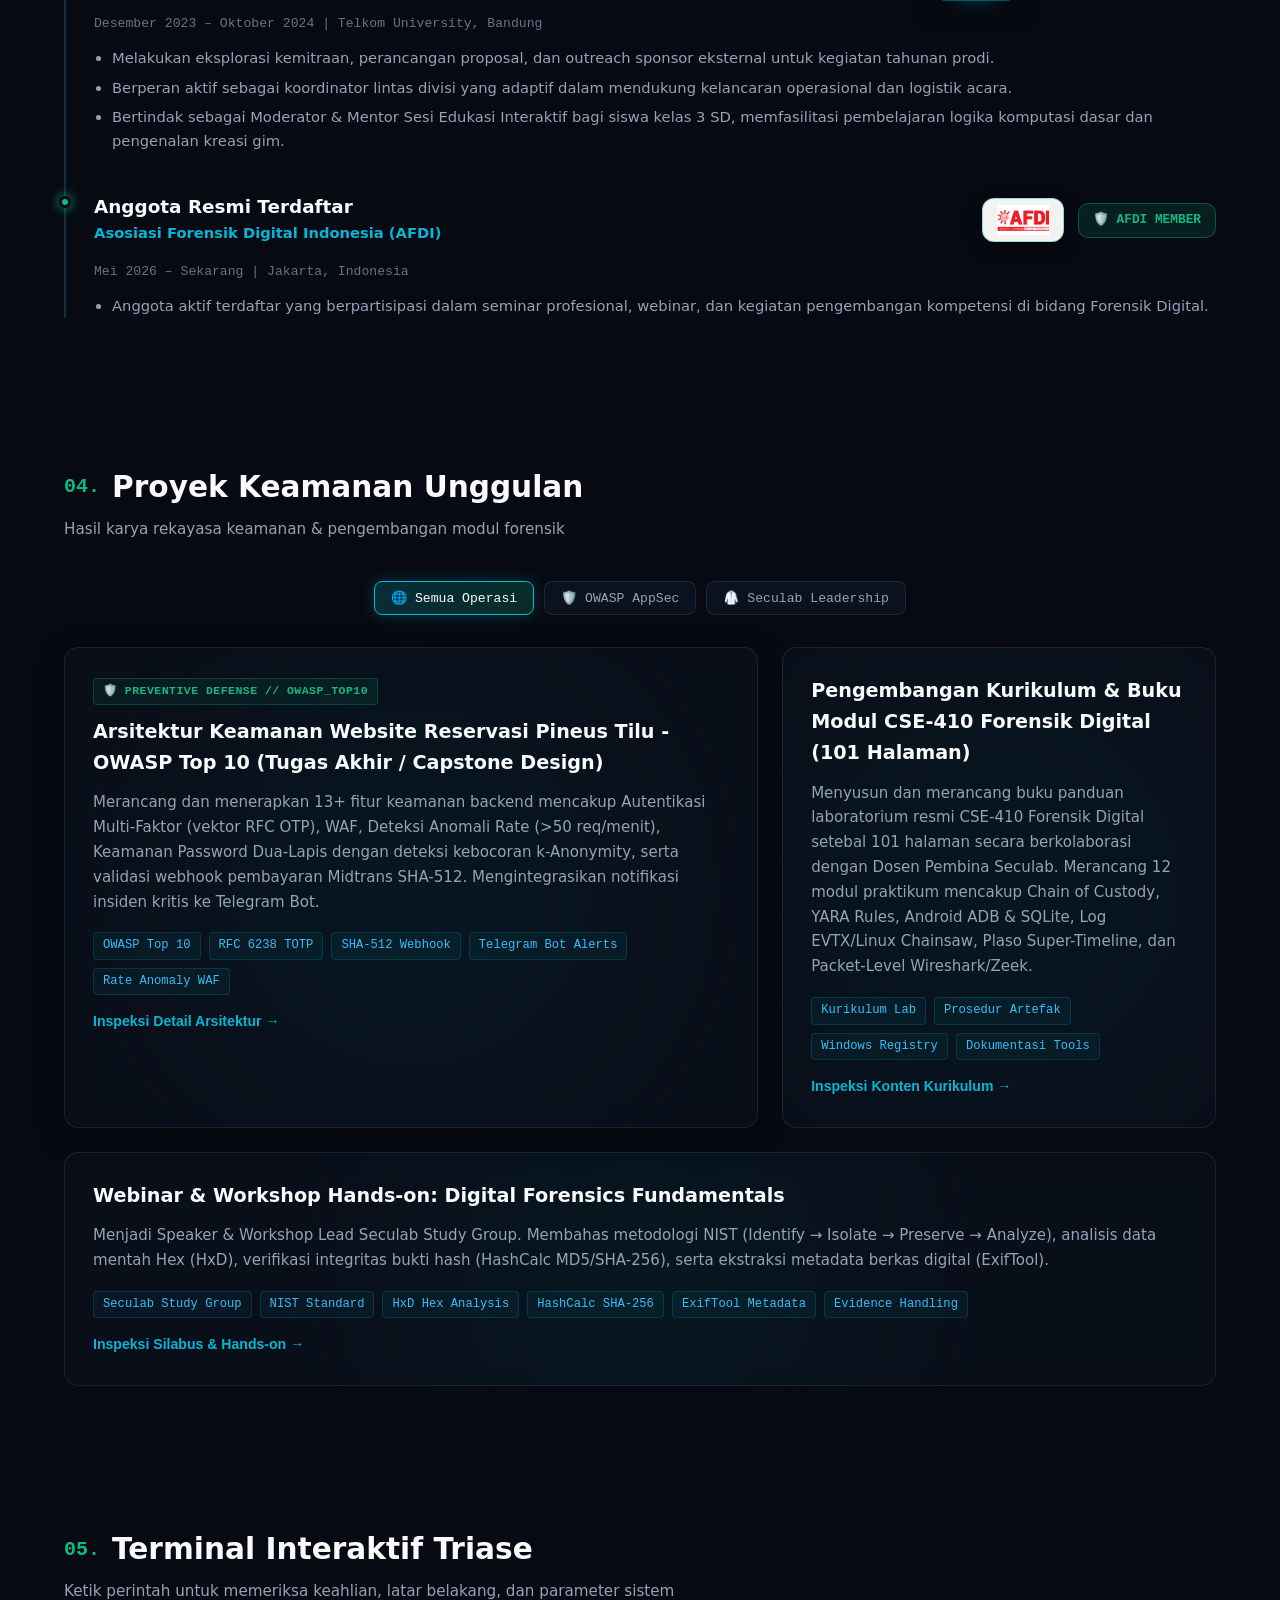
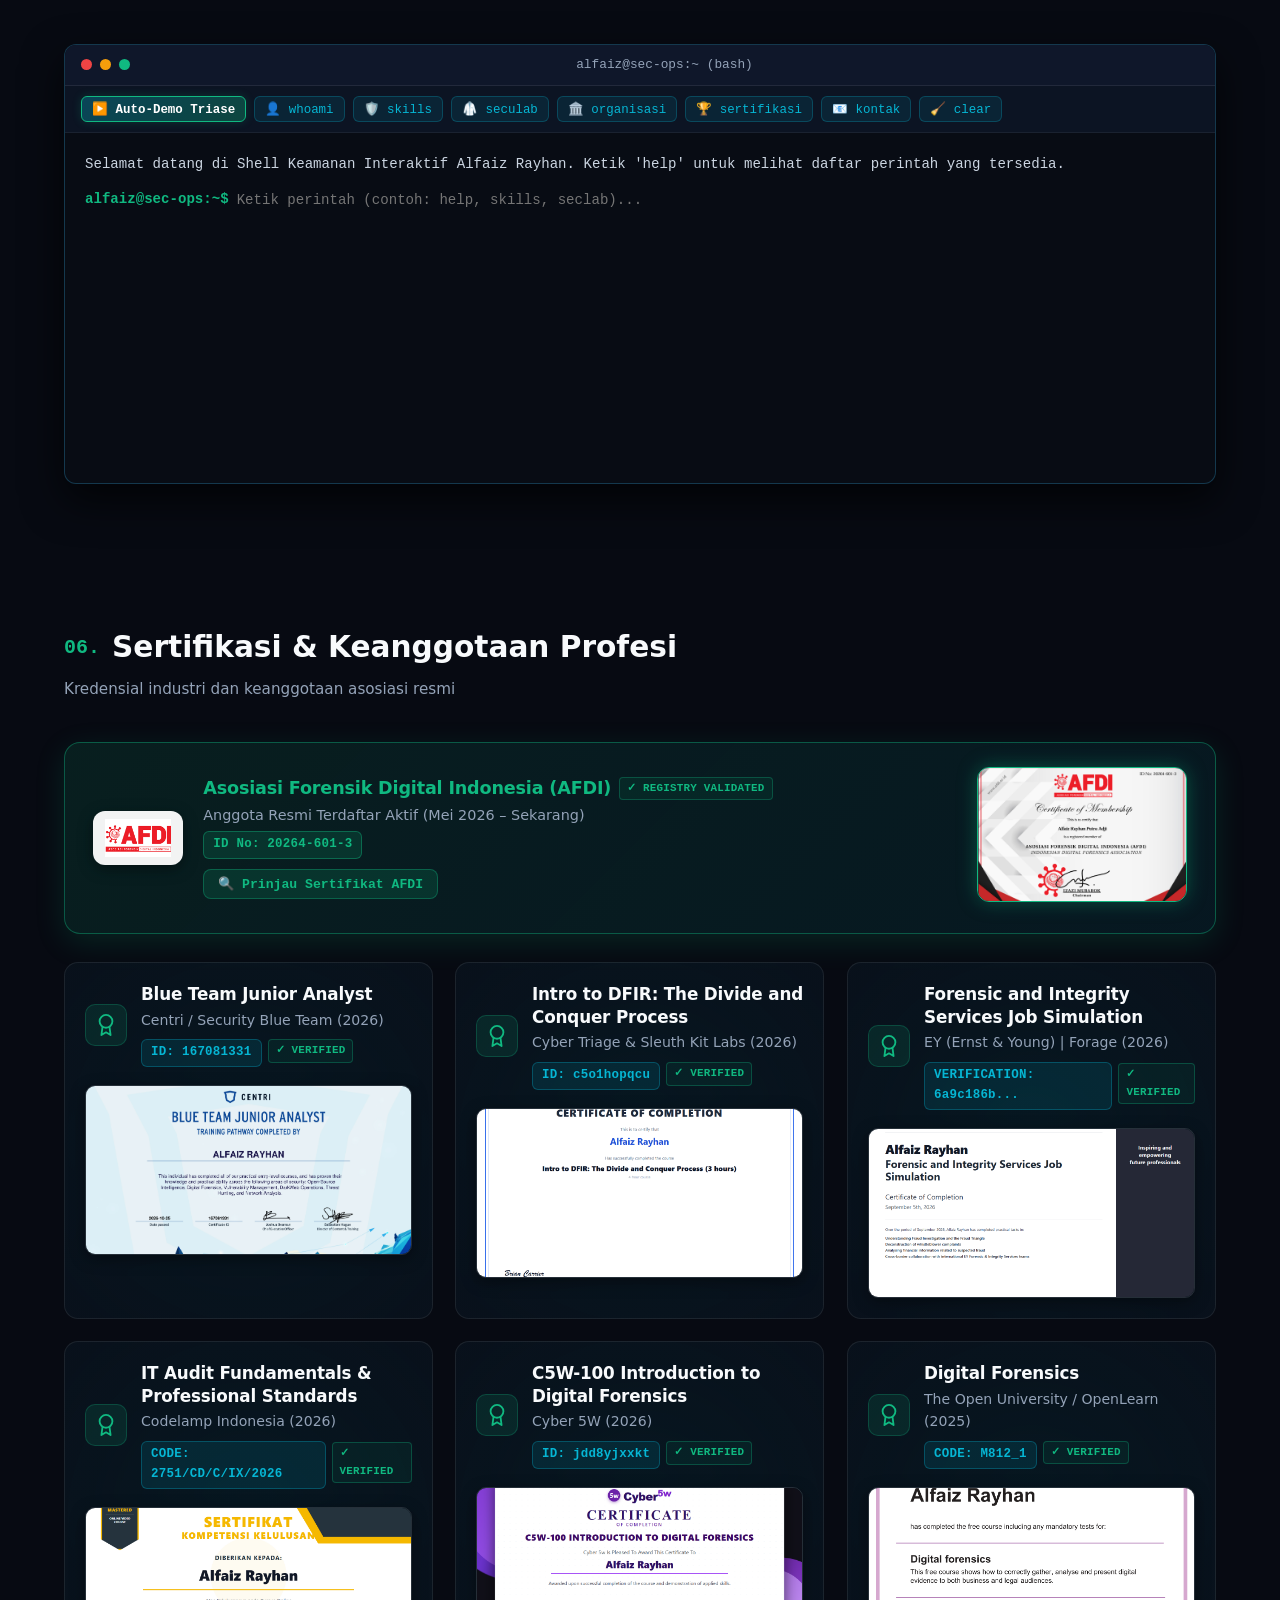
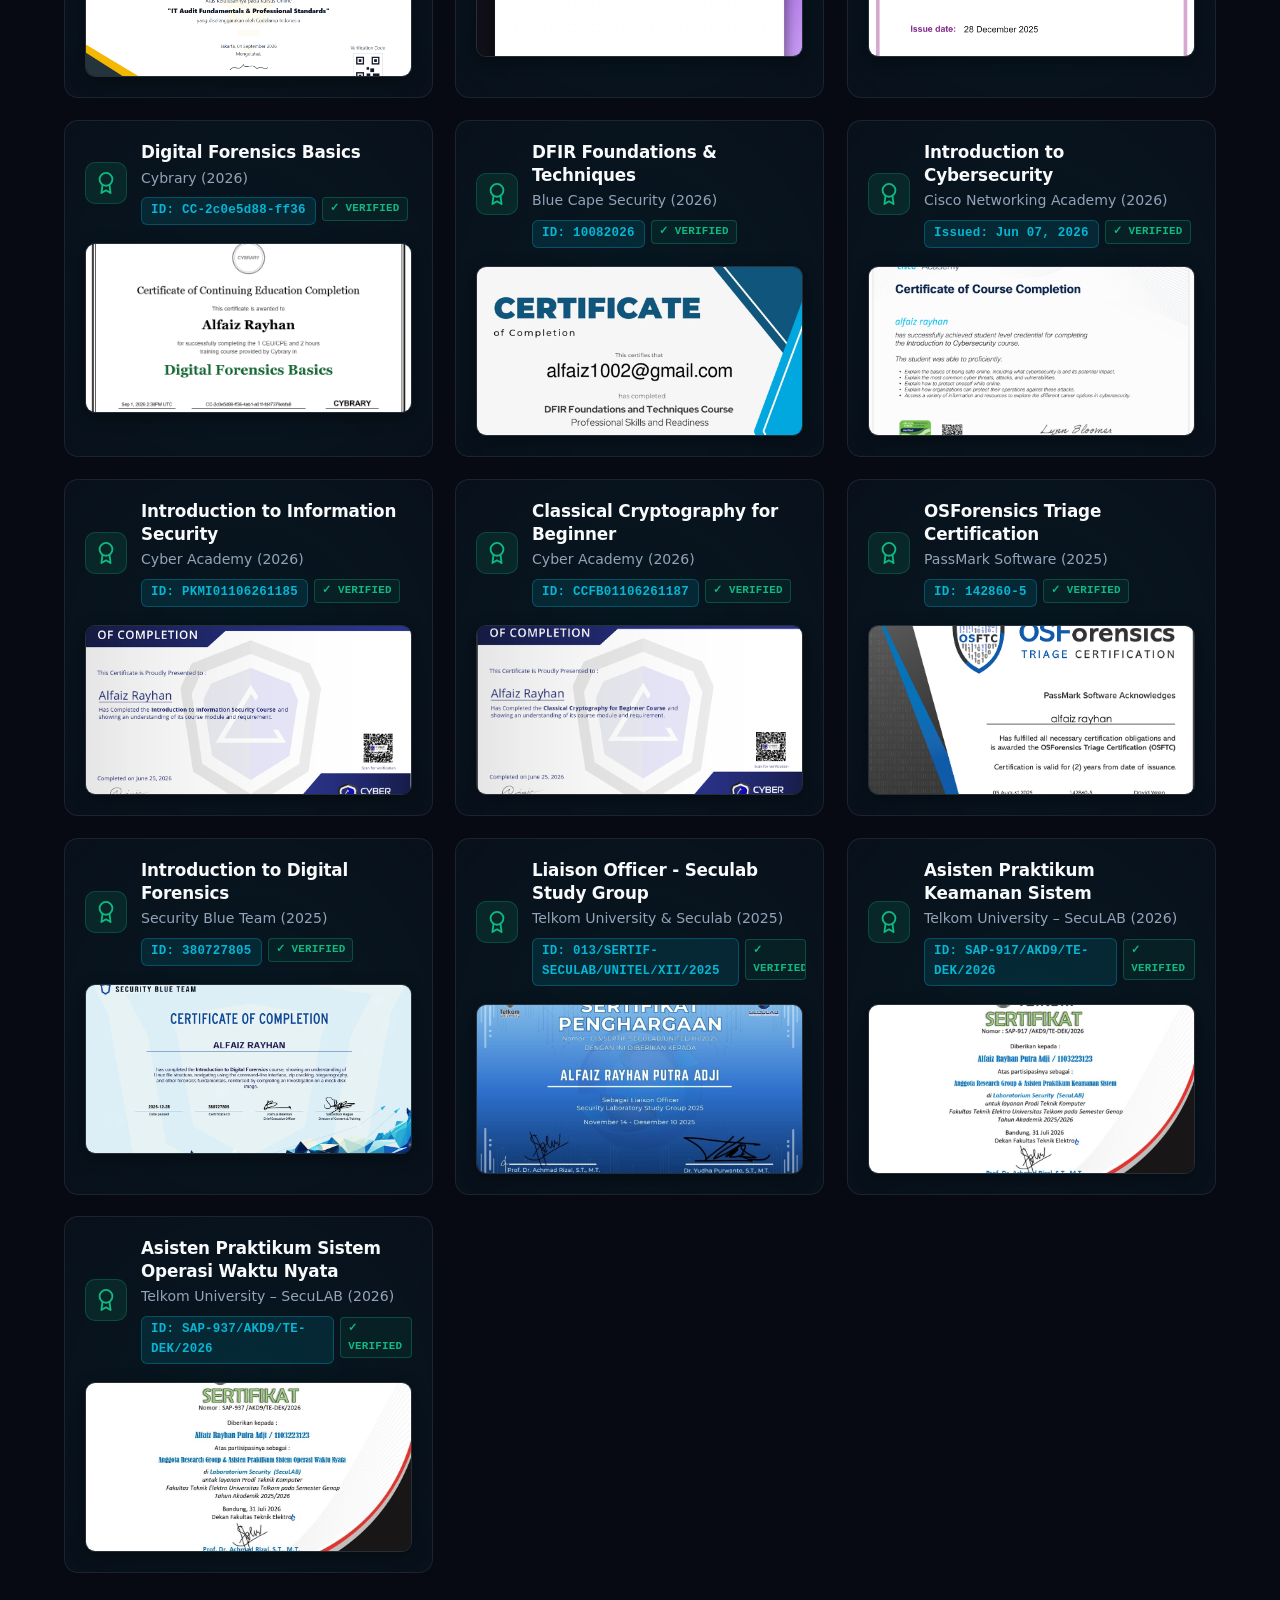
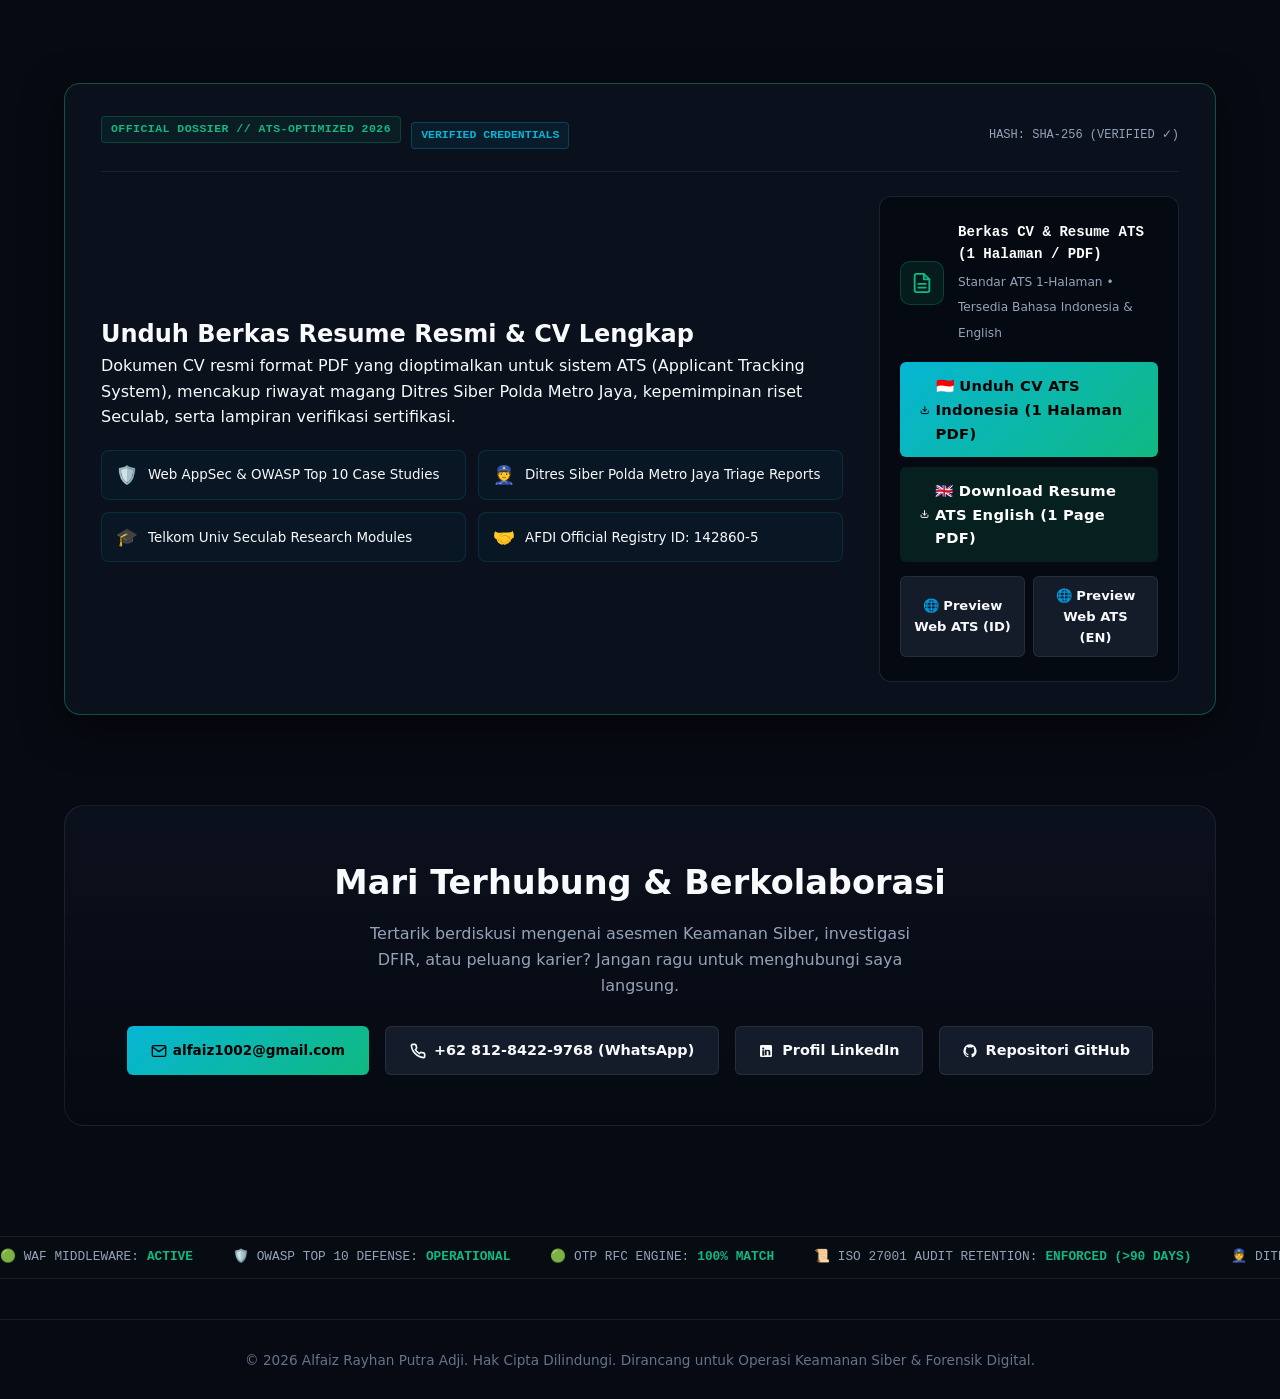
==== commit d0732f69: "feat: Integrate Ditres Siber case study report, 3 new certifications, and updated ATS CVs - Add Cent" ====
--- a/index.html
+++ b/index.html
@@ -162,10 +162,16 @@
                 </button>
                 <div id="cv-dropdown-menu" class="cv-dropdown-menu">
                   <a href="CV_ATS_Alfaiz_Rayhan_Putra_Adji_CyberSecurity.pdf" target="_blank" rel="noopener noreferrer" class="cv-dropdown-item">
-                    <span>🇮🇩</span> <span>Versi Bahasa Indonesia (PDF)</span>
+                    <span>🇮🇩</span> <span>CV ATS Indonesia (1 Halaman PDF)</span>
                   </a>
                   <a href="Resume_ATS_Alfaiz_Rayhan_Putra_Adji_CyberSecurity_DFIR.pdf" target="_blank" rel="noopener noreferrer" class="cv-dropdown-item">
-                    <span>🇬🇧</span> <span>English Version (PDF)</span>
+                    <span>🇬🇧</span> <span>Resume ATS English (1 Page PDF)</span>
+                  </a>
+                  <a href="cv_alfaiz_rayhan_id.html" target="_blank" rel="noopener noreferrer" class="cv-dropdown-item" style="border-top: 1px solid rgba(255,255,255,0.08);">
+                    <span>🌐</span> <span>Tampilan Web ATS (ID)</span>
+                  </a>
+                  <a href="cv_alfaiz_rayhan.html" target="_blank" rel="noopener noreferrer" class="cv-dropdown-item">
+                    <span>🌐</span> <span>Web ATS View (EN)</span>
                   </a>
                 </div>
               </div>
@@ -464,18 +470,15 @@
             </div>
             <div class="timeline-date" data-i18n="exp1Date">30 Juni 2025 – 9 Agustus 2025 | Jakarta, Indonesia</div>
             <ul class="timeline-bullets">
-              <li data-i18n="exp1Bullet1">Menerima bimbingan langsung dari penyidik senior dan ahli forensik digital
-                dalam
-                metodologi penyidikan kepolisian.</li>
-              <li data-i18n="exp1Bullet2">Melakukan akuisisi dan preservasi bukti digital sesuai standar ketat Chain of
-                Custody forensik.</li>
-              <li data-i18n="exp1Bullet3">Menganalisis Windows Registry, basis data SQL, sistem berkas, media
-                penyimpanan
-                digital, dan perangkat seluler di bawah pengawasan ahli.</li>
-              <li data-i18n="exp1Bullet4">Mengoperasikan FTK Imager, Magnet ACQUIRE, Autopsy, Andriller, Registry
-                Explorer, SQLite Database Browser, dan OSForensics.</li>
-              <li data-i18n="exp1Bullet5">Menyusun laporan hasil analisis forensik digital sesuai standar dokumentasi
-                penyidikan kepolisian.</li>
+              <li data-i18n="exp1Bullet1">Menerapkan metodologi penanganan barang bukti digital dan preservasi Chain of Custody yang ketat menggunakan write blocker (Safe Block) pada media SSD dan USB flashdisk guna mencegah modifikasi data dan menjamin keabsahan hukum (legal admissibility).</li>
+              <li data-i18n="exp1Bullet2">Melakukan akuisisi data fisik dan logikal bit-by-bit menggunakan FTK Imager, mengekstrak berkas inti registry Windows (NTUSER.DAT, SAM, SOFTWARE, SYSTEM), serta memverifikasi integritas citra melalui hashing kriptografi SHA-256 dan MD5.</li>
+              <li data-i18n="exp1Bullet3">Menganalisis artefak registry Windows menggunakan Registry Explorer untuk merekonstruksi jejak digital: melacak riwayat eksekusi aplikasi (UserAssist), dokumen terakhir yang diakses (RecentDocs), dan riwayat koneksi jaringan Wi-Fi (SOFTWARE).</li>
+              <li data-i18n="exp1Bullet4">Menginvestigasi data autentikasi dan akun pengguna pada hive SAM, menganalisis identitas numerik unik (RID 1001), 2.900+ kali login, waktu pembuatan akun, penggantian password terakhir, serta indikasi percobaan login gagal.</li>
+              <li data-i18n="exp1Bullet5">Melakukan forensik perangkat USB pada key SYSTEM\USBSTOR, mengidentifikasi perangkat eksternal (SanDisk 3.2 Gen1), mengekstrak nomor seri unik hardware, serta merekonstruksi linimasa pertama kali dipasang dan riwayat koneksi/pelepasan perangkat.</li>
+              <li data-i18n="exp1Bullet6">Mengoperasikan ExifTool (CLI) untuk mengekstraksi dan menganalisis metadata tersembunyi (identitas pembuat, waktu pembuatan/modifikasi, software) pada dokumen PDF dan media guna memverifikasi keaslian serta mendeteksi pemalsuan data.</li>
+              <li data-i18n="exp1Bullet7">Menjalankan forensik perangkat seluler Android dengan prosedur isolasi ketat (mode pesawat, stay-awake, USB debugging), serta mengidentifikasi kondisi batas enkripsi perangkat BFU (Before First Unlock) dan AFU (After First Unlock).</li>
+              <li data-i18n="exp1Bullet8">Mengoperasikan Andriller CE 3.6.3 dan Android Debug Bridge (ADB Platform-Tools) untuk mengekstrak properti sistem (getprop hardware/OS profiling tanpa rooting), akun komunikasi tertaut (WhatsApp, Telegram, Google), serta bukti multimedia direktori DCIM.</li>
+              <li data-i18n="exp1Bullet9">Menyusun draf Berita Acara Pemeriksaan (BAP) Teknis Forensik Digital sesuai standar operasional prosedur kepolisian dan merancang skrip File Hash Generator untuk otomasi verifikasi integritas data kriptografi.</li>
             </ul>
           </div>
 
@@ -484,8 +487,8 @@
             <div class="timeline-header-flex"
               style="display: flex; align-items: center; justify-content: space-between; gap: 20px; margin-bottom: 12px; flex-wrap: wrap;">
               <div>
-                <div class="timeline-role" data-i18n="exp2Role">Teaching Assistant &amp; Pembina Riset</div>
-                <div class="timeline-company" data-i18n="exp2Company">Security Laboratory - Telkom University</div>
+                <div class="timeline-role" data-i18n="exp2Role">Asisten Praktikum &amp; Pembina Riset</div>
+                <div class="timeline-company" data-i18n="exp2Company">Security Laboratory – Telkom University</div>
               </div>
               <div class="timeline-seculab-logo-box"
                 style="background: rgba(10, 15, 26, 0.85); border: 1px solid rgba(56, 189, 248, 0.35); padding: 8px 14px; border-radius: 12px; box-shadow: 0 8px 24px rgba(0,0,0,0.6); flex-shrink: 0;">
@@ -493,40 +496,13 @@
                   style="height: 75px; width: auto; filter: drop-shadow(0 6px 18px rgba(56, 189, 248, 0.45));">
               </div>
             </div>
-            <div class="timeline-date" data-i18n="exp2Date">Semester 7 – Semester 8 | Bandung, Indonesia</div>
+            <div class="timeline-date" data-i18n="exp2Date">Agustus 2025 – Juni 2026 | Bandung, Indonesia</div>
             <ul class="timeline-bullets">
-              <li data-i18n="exp2Bullet1">Mengampu kegiatan praktikum laboratorium Keamanan Sistem dan Sistem Operasi
-                untuk mahasiswa S1.</li>
-              <li data-i18n="exp2Bullet2">Bertindak sebagai Pembina Riset bagi adik tingkat di Divisi Riset Forensik
-                Digital, merumuskan judul riset yang disesuaikan dengan kemampuan teknis individu.</li>
-              <li data-i18n="exp2Bullet3">Membimbing dan mengajari mahasiswa dalam eksekusi riset, termasuk membimbing
-                studi komparasi tiga tools analisis Windows Registry.</li>
-              <li data-i18n="exp2Bullet4">Menyusun dan merancang modul praktikum Forensik Digital yang mencakup teori
-                dasar, lingkungan target, serta panduan langkah demi langkah.</li>
-            </ul>
-          </div>
-
-          <div class="timeline-item" data-category="business">
-            <div class="timeline-dot"
-              style="background: var(--accent-emerald); box-shadow: 0 0 12px var(--accent-emerald);"></div>
-            <div class="timeline-header-flex"
-              style="display: flex; align-items: center; justify-content: space-between; gap: 20px; margin-bottom: 12px; flex-wrap: wrap;">
-              <div>
-                <div class="timeline-role" data-i18n="expLakesideRole">Core Team &amp; Financial-Inventory Officer</div>
-                <div class="timeline-company" data-i18n="expLakesideCompany">Lakeside Fit+ (CAATIS Telkom University)</div>
-              </div>
-              <div class="timeline-lakeside-logo-box"
-                style="background: rgba(255, 255, 255, 0.96); border: 1px solid rgba(16, 185, 129, 0.4); padding: 6px 14px; border-radius: 12px; display: flex; align-items: center; gap: 10px; box-shadow: 0 6px 20px rgba(0, 0, 0, 0.35); flex-shrink: 0;">
-                <img src="images/logo_lakeside.png" alt="Logo Lakeside Fit+" style="height: 48px; width: auto; object-fit: contain;">
-                <div style="height: 32px; width: 1px; background: rgba(0, 0, 0, 0.18);"></div>
-                <img src="images/logo_caatis.png" alt="Logo CAATIS Telkom University" style="height: 24px; width: auto; object-fit: contain;">
-              </div>
-            </div>
-            <div class="timeline-date" data-i18n="expLakesideDate">26 Februari 2024 – 11 Oktober 2024 | Bandung, Indonesia</div>
-            <ul class="timeline-bullets">
-              <li data-i18n="expLakesideBullet1">Mengelola pencatatan keuangan operasional harian mencakup rekapitulasi pendapatan, pengeluaran kas, serta pembukuan usaha CAATIS Telkom.</li>
-              <li data-i18n="expLakesideBullet2">Melakukan pengawasan dan audit inventaris stok bahan baku harian (buah-buahan, gula, dan suplai) untuk meminimalisir risiko kerugian (loss prevention).</li>
-              <li data-i18n="expLakesideBullet3">Mengoordinasikan operasional harian outlet dan pelayanan pelanggan untuk menjamin efisiensi alur kerja produk minuman kesehatan.</li>
+              <li data-i18n="exp2Bullet1">Mengampu praktikum Keamanan Sistem dan Sistem Operasi untuk mahasiswa S1 Teknik Komputer.</li>
+              <li data-i18n="exp2Bullet2">Menjelaskan materi kuliah teknis dan membimbing mahasiswa melalui studi kasus praktis langsung.</li>
+              <li data-i18n="exp2Bullet3">Membantu pelaksanaan praktikum, penilaian tugas, dan evaluasi performa akademik mahasiswa.</li>
+              <li data-i18n="exp2Bullet4">Membimbing mahasiswa junior selama pelaksanaan riset, mengawasi studi komparatif tiga tools analisis Windows Registry dalam investigasi forensik digital.</li>
+              <li data-i18n="exp2Bullet5">Menulis bersama dan mengembangkan buku panduan laboratorium resmi CSE-410 Forensik Digital (101 halaman, 12 modul praktikum) berkolaborasi langsung dengan Dosen Pembina Seculab untuk kurikulum Telkom University.</li>
             </ul>
           </div>
 
@@ -593,6 +569,31 @@
                 kelancaran operasional dan logistik acara.</li>
               <li data-i18n="exp4Bullet3">Bertindak sebagai Moderator &amp; Mentor Sesi Edukasi Interaktif bagi siswa
                 kelas 3 SD, memfasilitasi pembelajaran logika komputasi dasar dan pengenalan kreasi gim.</li>
+            </ul>
+          </div>
+
+          <div class="timeline-item" data-category="afdi">
+            <div class="timeline-dot" style="background: var(--accent-emerald); box-shadow: 0 0 12px var(--accent-emerald);"></div>
+            <div class="timeline-header-flex"
+              style="display: flex; align-items: center; justify-content: space-between; gap: 20px; margin-bottom: 12px; flex-wrap: wrap;">
+              <div>
+                <div class="timeline-role" data-i18n="expAfdiRole">Official Registered Member</div>
+                <div class="timeline-company" data-i18n="expAfdiCompany">Indonesian Digital Forensics Association (AFDI)</div>
+              </div>
+              <div style="display: flex; align-items: center; gap: 14px; flex-wrap: wrap;">
+                <div class="timeline-logo-box"
+                  style="background: rgba(255, 255, 255, 0.95); border: 1px solid rgba(16, 185, 129, 0.4); padding: 6px 14px; border-radius: 12px; box-shadow: 0 6px 20px rgba(0,0,0,0.4); flex-shrink: 0; display: flex; align-items: center; justify-content: center;">
+                  <img src="images/logo_afdi.png" alt="Logo AFDI" style="height: 30px; width: auto; object-fit: contain;">
+                </div>
+                <div class="timeline-badge-box"
+                  style="background: rgba(16, 185, 129, 0.12); border: 1px solid rgba(16, 185, 129, 0.35); padding: 6px 14px; border-radius: 10px; font-family: var(--font-mono); font-size: 0.8rem; color: var(--accent-emerald); font-weight: bold; flex-shrink: 0;">
+                  🛡️ AFDI MEMBER
+                </div>
+              </div>
+            </div>
+            <div class="timeline-date" data-i18n="expAfdiDate">Mei 2026 – Sekarang | Jakarta, Indonesia</div>
+            <ul class="timeline-bullets">
+              <li data-i18n="expAfdiBullet1">Anggota aktif terdaftar yang berpartisipasi dalam seminar profesional, webinar, dan kegiatan pengembangan kompetensi di bidang Forensik Digital.</li>
             </ul>
           </div>
         </div>
@@ -779,6 +780,29 @@
         </div>
 
         <div class="cert-grid">
+          <!-- Centri / Security Blue Team - Blue Team Junior Analyst -->
+          <div class="cert-card"
+            onclick="openCertModal('images/cert_centri_blue_team.png', 'Centri / Security Blue Team - Blue Team Junior Analyst (ID: 167081331)', event)">
+            <div class="cert-card-header">
+              <div class="cert-icon">
+                <svg aria-hidden="true" width="22" height="22" viewBox="0 0 24 24" fill="none" stroke="currentColor"
+                  stroke-width="2" stroke-linecap="round" stroke-linejoin="round">
+                  <circle cx="12" cy="8" r="7" />
+                  <polyline points="8.21 13.89 7 23 12 20 17 23 15.79 13.88" />
+                </svg>
+              </div>
+              <div>
+                <div class="cert-name">Blue Team Junior Analyst</div>
+                <div class="cert-issuer">Centri / Security Blue Team (2026)</div>
+                <div style="display: flex; gap: 6px; align-items: center; margin-top: 4px;">
+                  <div class="cert-id-badge">ID: 167081331</div>
+                  <div class="cert-verify-tag">✓ VERIFIED</div>
+                </div>
+              </div>
+            </div>
+            <img src="images/cert_centri_blue_team.png" alt="Sertifikat Blue Team Junior Analyst Centri Security Blue Team Alfaiz Rayhan" class="cert-img-preview">
+          </div>
+
           <div class="cert-card"
             onclick="openCertModal('images/cert_cybertriage.png', 'Cyber Triage &amp; Sleuth Kit Labs - Intro to DFIR: The Divide and Conquer Process', event)">
             <div class="cert-card-header">
@@ -1064,6 +1088,54 @@
               </div>
             </div>
             <img src="images/cert_seculab_lo.jpg" alt="Sertifikat Penghargaan Liaison Officer Seculab 2025"
+              class="cert-img-preview">
+          </div>
+
+          <!-- Telkom University - Asisten Praktikum Keamanan Sistem -->
+          <div class="cert-card"
+            onclick="openCertModal('images/cert_seculab_keamanan_sistem.jpg', 'Telkom University &amp; SecuLAB - Sertifikat Asisten Praktikum Keamanan Sistem (SAP-917/AKD9/TE-DEK/2026)', event)">
+            <div class="cert-card-header">
+              <div class="cert-icon">
+                <svg aria-hidden="true" width="22" height="22" viewBox="0 0 24 24" fill="none" stroke="currentColor"
+                  stroke-width="2" stroke-linecap="round" stroke-linejoin="round">
+                  <circle cx="12" cy="8" r="7" />
+                  <polyline points="8.21 13.89 7 23 12 20 17 23 15.79 13.88" />
+                </svg>
+              </div>
+              <div>
+                <div class="cert-name">Asisten Praktikum Keamanan Sistem</div>
+                <div class="cert-issuer">Telkom University – SecuLAB (2026)</div>
+                <div style="display: flex; gap: 6px; align-items: center; margin-top: 4px;">
+                  <div class="cert-id-badge">ID: SAP-917/AKD9/TE-DEK/2026</div>
+                  <div class="cert-verify-tag">✓ VERIFIED</div>
+                </div>
+              </div>
+            </div>
+            <img src="images/cert_seculab_keamanan_sistem.jpg" alt="Sertifikat Asisten Praktikum Keamanan Sistem SecuLAB Telkom University Alfaiz Rayhan"
+              class="cert-img-preview">
+          </div>
+
+          <!-- Telkom University - Asisten Praktikum Sistem Operasi Waktu Nyata -->
+          <div class="cert-card"
+            onclick="openCertModal('images/cert_seculab_sistem_operasi.jpg', 'Telkom University &amp; SecuLAB - Sertifikat Asisten Praktikum Sistem Operasi Waktu Nyata (SAP-937/AKD9/TE-DEK/2026)', event)">
+            <div class="cert-card-header">
+              <div class="cert-icon">
+                <svg aria-hidden="true" width="22" height="22" viewBox="0 0 24 24" fill="none" stroke="currentColor"
+                  stroke-width="2" stroke-linecap="round" stroke-linejoin="round">
+                  <circle cx="12" cy="8" r="7" />
+                  <polyline points="8.21 13.89 7 23 12 20 17 23 15.79 13.88" />
+                </svg>
+              </div>
+              <div>
+                <div class="cert-name">Asisten Praktikum Sistem Operasi Waktu Nyata</div>
+                <div class="cert-issuer">Telkom University – SecuLAB (2026)</div>
+                <div style="display: flex; gap: 6px; align-items: center; margin-top: 4px;">
+                  <div class="cert-id-badge">ID: SAP-937/AKD9/TE-DEK/2026</div>
+                  <div class="cert-verify-tag">✓ VERIFIED</div>
+                </div>
+              </div>
+            </div>
+            <img src="images/cert_seculab_sistem_operasi.jpg" alt="Sertifikat Asisten Praktikum Sistem Operasi Waktu Nyata SecuLAB Telkom University Alfaiz Rayhan"
               class="cert-img-preview">
           </div>
         </div>
@@ -1122,8 +1194,8 @@
                   </svg>
                 </div>
                 <div class="file-info">
-                  <strong data-i18n="dossierMetaTitle">Berkas CV &amp; Resume ATS (PDF)</strong>
-                  <span data-i18n="dossierMetaSub">Format ATS • Tersedia Bahasa Indonesia &amp; English</span>
+                  <strong data-i18n="dossierMetaTitle">Berkas CV &amp; Resume ATS (1 Halaman / PDF)</strong>
+                  <span data-i18n="dossierMetaSub">Standar ATS 1-Halaman • Tersedia Bahasa Indonesia &amp; English</span>
                 </div>
               </div>
               
@@ -1135,7 +1207,7 @@
                     <polyline points="7 10 12 15 17 10" />
                     <line x1="12" y1="15" x2="12" y2="3" />
                   </svg>
-                  <span data-i18n="btnDownloadId">🇮🇩 Unduh Versi Indonesia (PDF)</span>
+                  <span data-i18n="btnDownloadId">🇮🇩 Unduh CV ATS Indonesia (1 Halaman PDF)</span>
                 </a>
                 <a href="Resume_ATS_Alfaiz_Rayhan_Putra_Adji_CyberSecurity_DFIR.pdf" target="_blank" rel="noopener noreferrer" class="btn-cta btn-dossier-clean" style="background: rgba(16, 185, 129, 0.12); border-color: rgba(16, 185, 129, 0.4); color: #ffffff; text-decoration: none;">
                   <svg aria-hidden="true" width="18" height="18" viewBox="0 0 24 24" fill="none" stroke="currentColor"
@@ -1144,8 +1216,16 @@
                     <polyline points="7 10 12 15 17 10" />
                     <line x1="12" y1="15" x2="12" y2="3" />
                   </svg>
-                  <span data-i18n="btnDownloadEn">🇬🇧 Download English Version (PDF)</span>
+                  <span data-i18n="btnDownloadEn">🇬🇧 Download Resume ATS English (1 Page PDF)</span>
                 </a>
+                <div style="display: flex; gap: 8px; margin-top: 4px;">
+                  <a href="cv_alfaiz_rayhan_id.html" target="_blank" class="btn-secondary" style="font-size: 0.82rem; padding: 8px 12px; text-decoration: none; flex: 1; text-align: center;">
+                    🌐 Preview Web ATS (ID)
+                  </a>
+                  <a href="cv_alfaiz_rayhan.html" target="_blank" class="btn-secondary" style="font-size: 0.82rem; padding: 8px 12px; text-decoration: none; flex: 1; text-align: center;">
+                    🌐 Preview Web ATS (EN)
+                  </a>
+                </div>
               </div>
             </div>
           </div>
@@ -1176,14 +1256,14 @@
               alfaiz1002@gmail.com
             </a>
 
-            <a href="https://wa.me/628128429768" target="_blank" rel="noopener noreferrer" class="btn-secondary" style="padding: 12px 24px;"
-              onclick="copyContactText('08128429768', 'Nomor WhatsApp/HP', event)">
+            <a href="https://wa.me/6281284229768" target="_blank" rel="noopener noreferrer" class="btn-secondary" style="padding: 12px 24px;"
+              onclick="copyContactText('081284229768', 'Nomor WhatsApp/HP', event)">
               <!-- Icon Phone / WhatsApp -->
               <svg aria-hidden="true" width="16" height="16" viewBox="0 0 24 24" fill="none" stroke="currentColor"
                 stroke-width="2.5" stroke-linecap="round" stroke-linejoin="round">
                 <path d="M22 16.92v3a2 2 0 0 1-2.18 2 19.79 19.79 0 0 1-8.63-3.07 19.5 19.5 0 0 1-6-6 19.79 19.79 0 0 1-3.07-8.67A2 2 0 0 1 4.11 2h3a2 2 0 0 1 2 1.72 12.84 12.84 0 0 0 .7 2.81 2 2 0 0 1-.45 2.11L8.09 9.91a16 16 0 0 0 6 6l1.27-1.27a2 2 0 0 1 2.11-.45 12.84 12.84 0 0 0 2.81.7A2 2 0 0 1 22 16.92z" />
               </svg>
-              +62 812-8429-768 (WhatsApp)
+              +62 812-8422-9768 (WhatsApp)
             </a>
 
             <a href="https://www.linkedin.com/in/alfaiz-rayhan/" target="_blank" rel="noopener noreferrer" class="btn-secondary">
